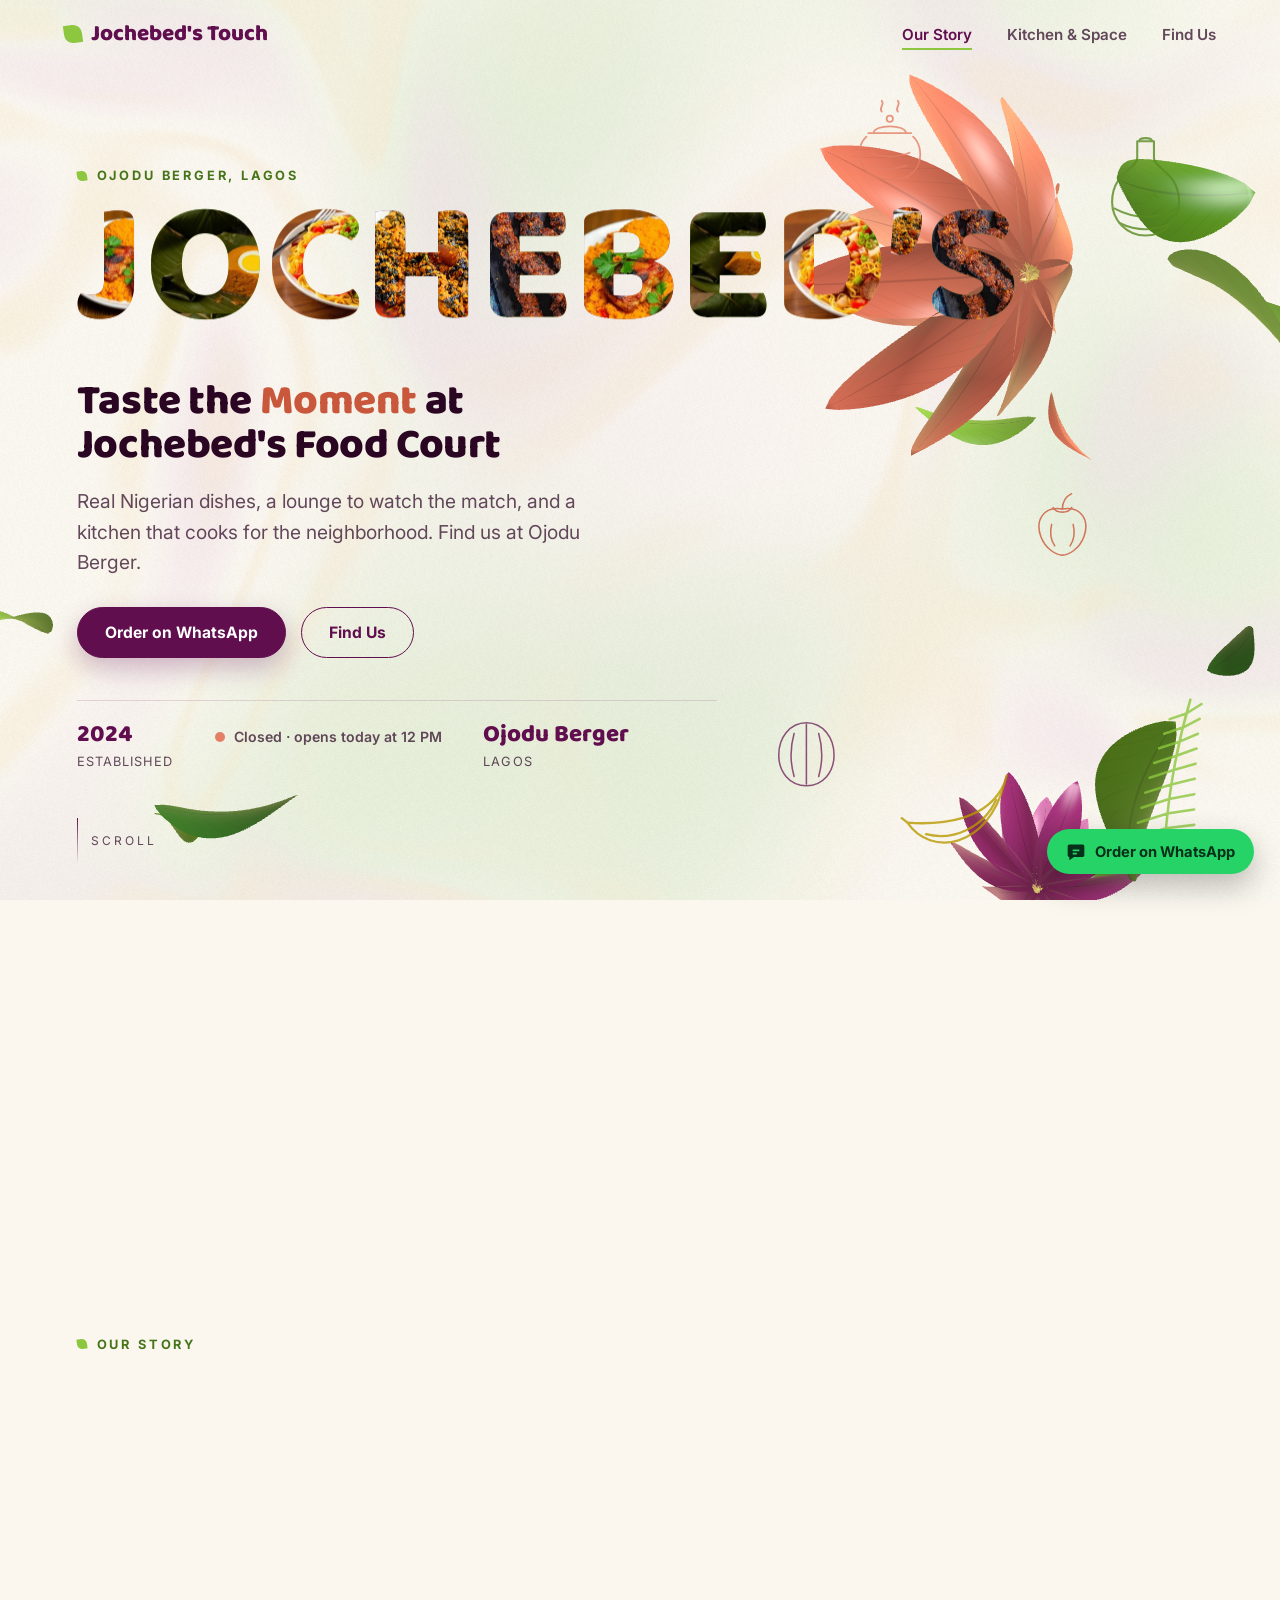
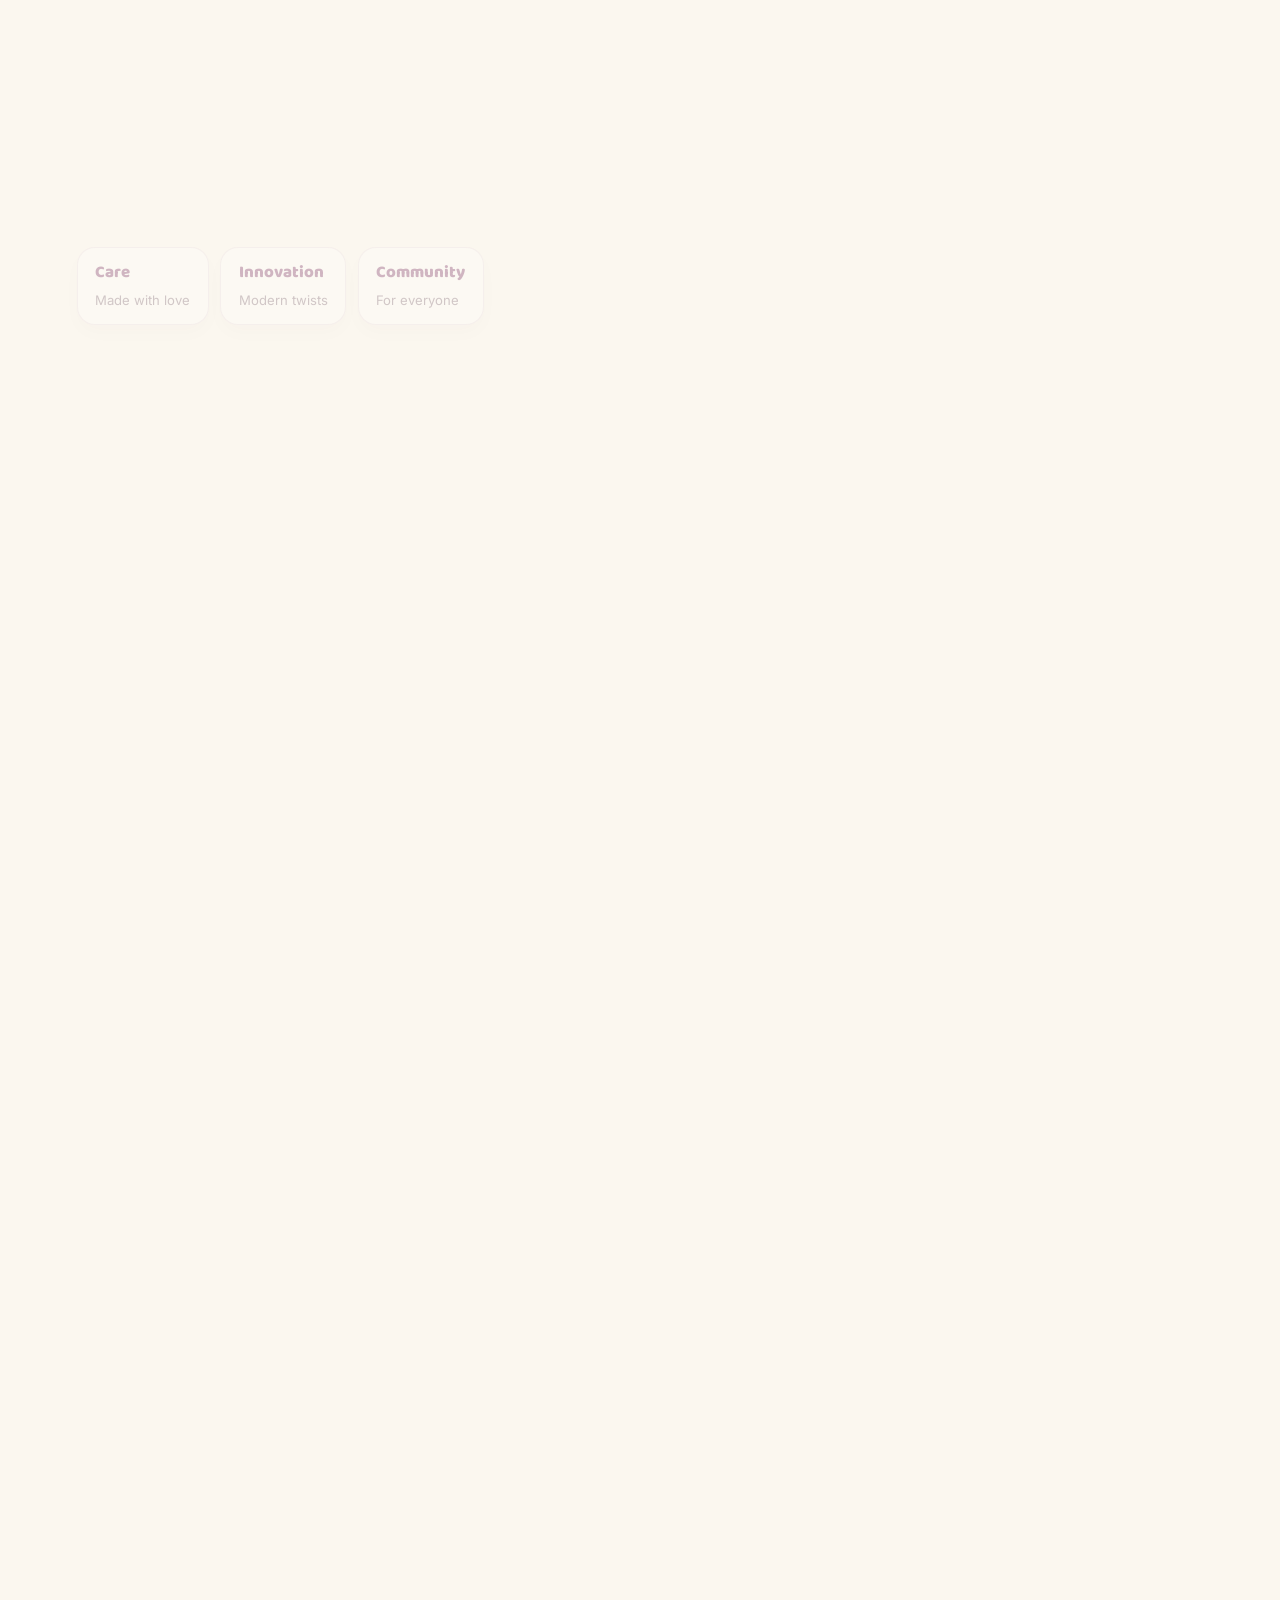
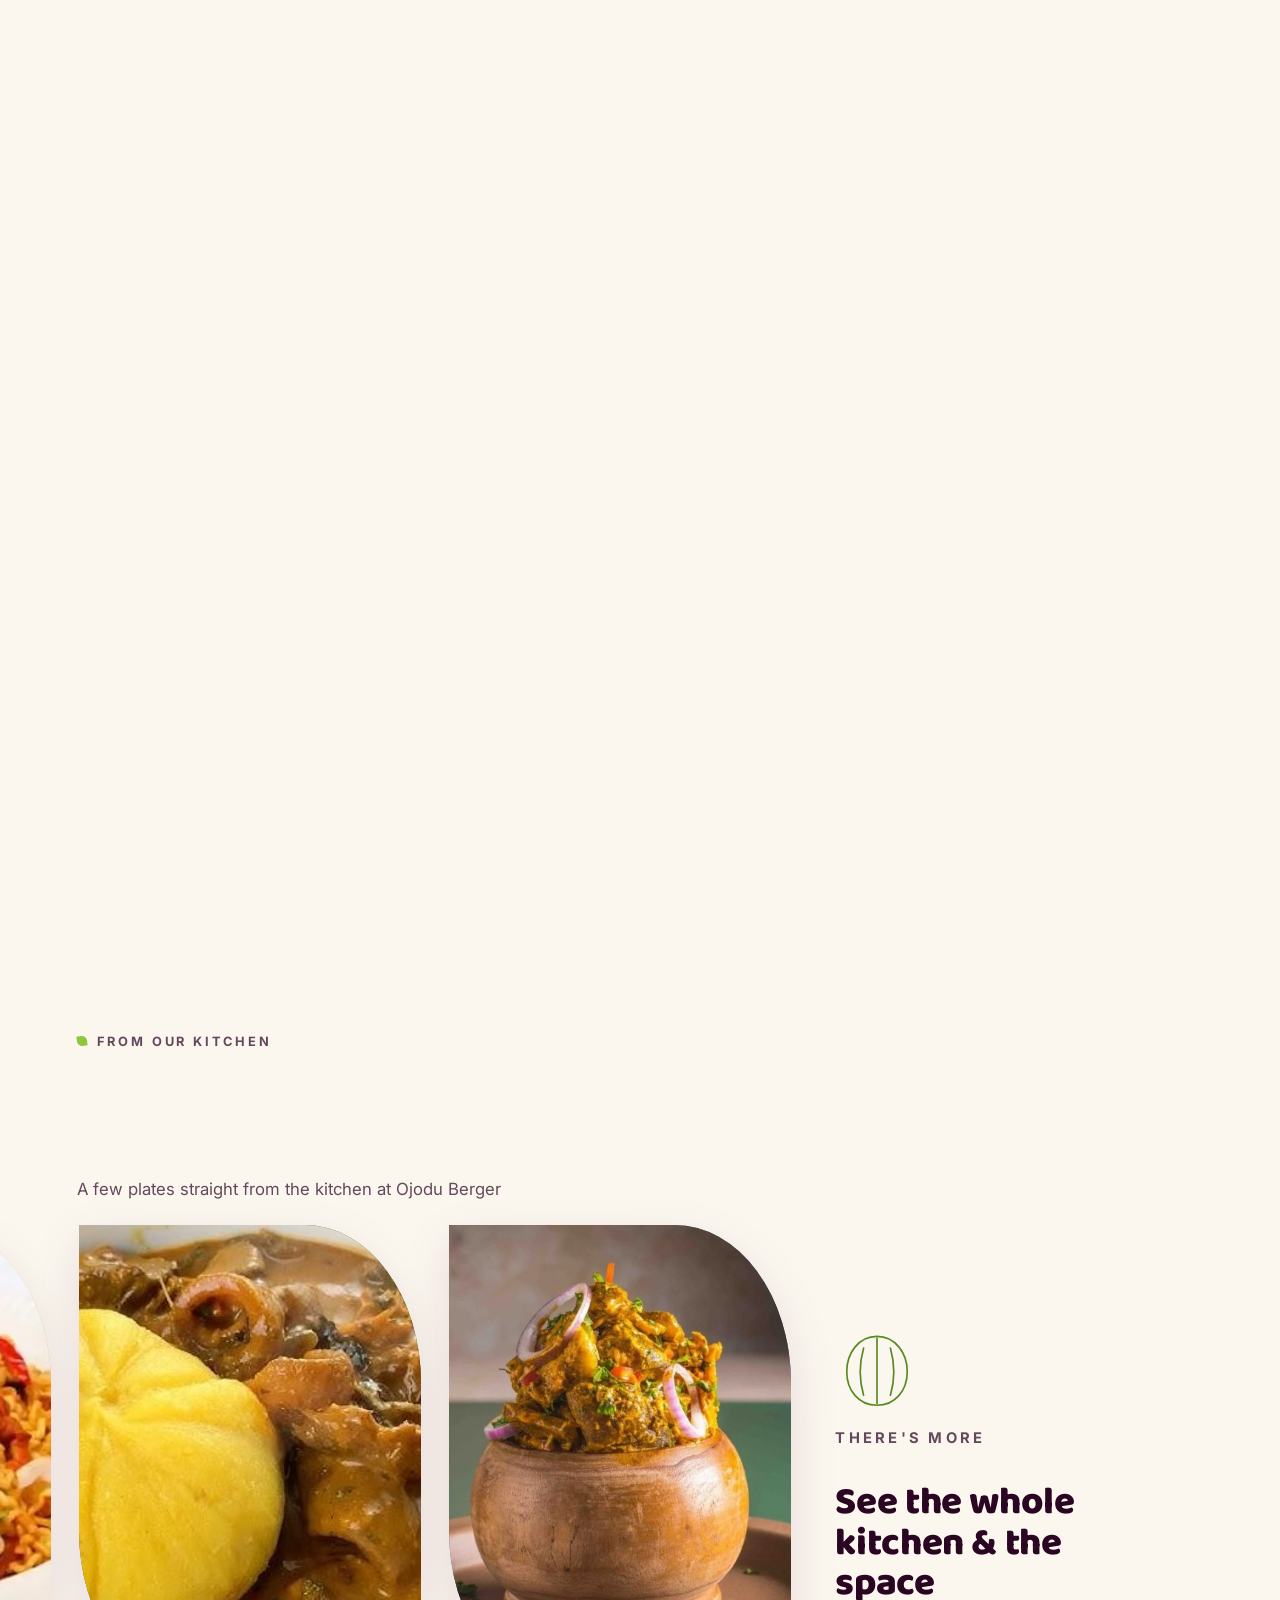
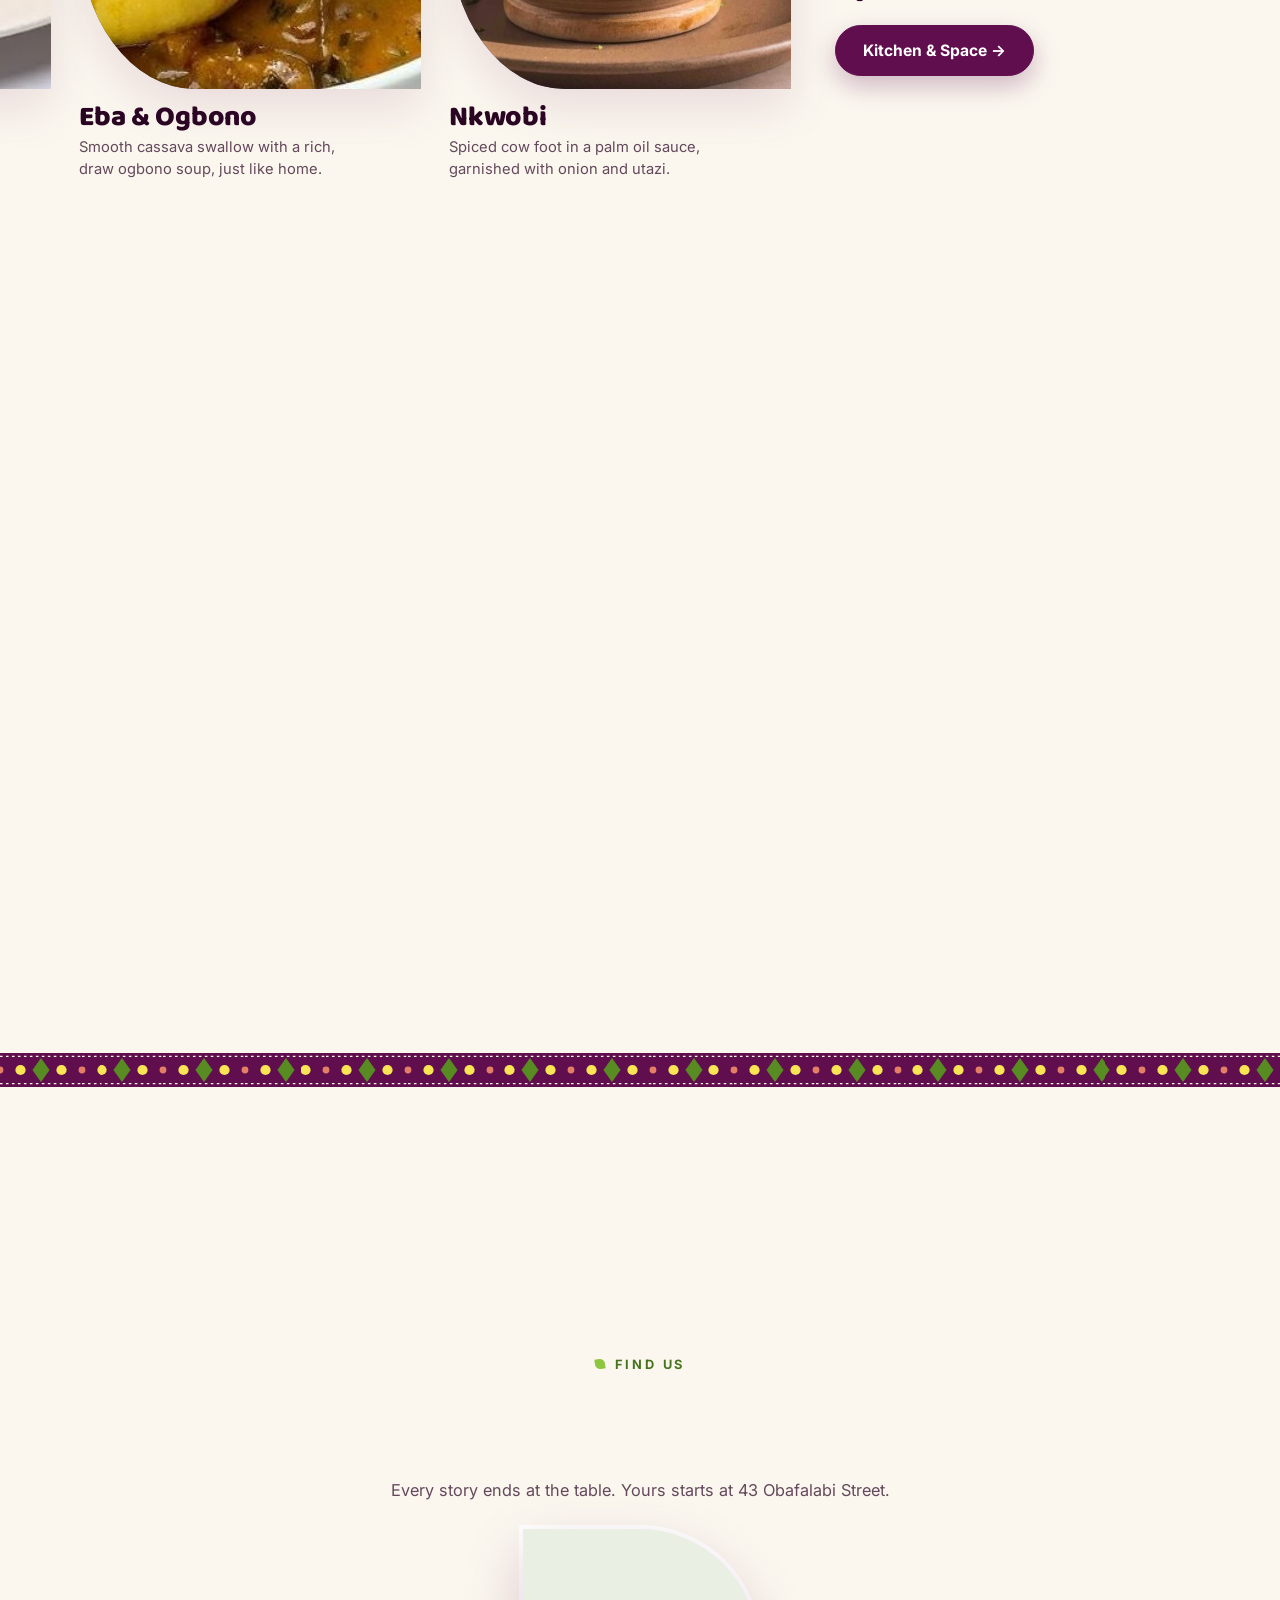
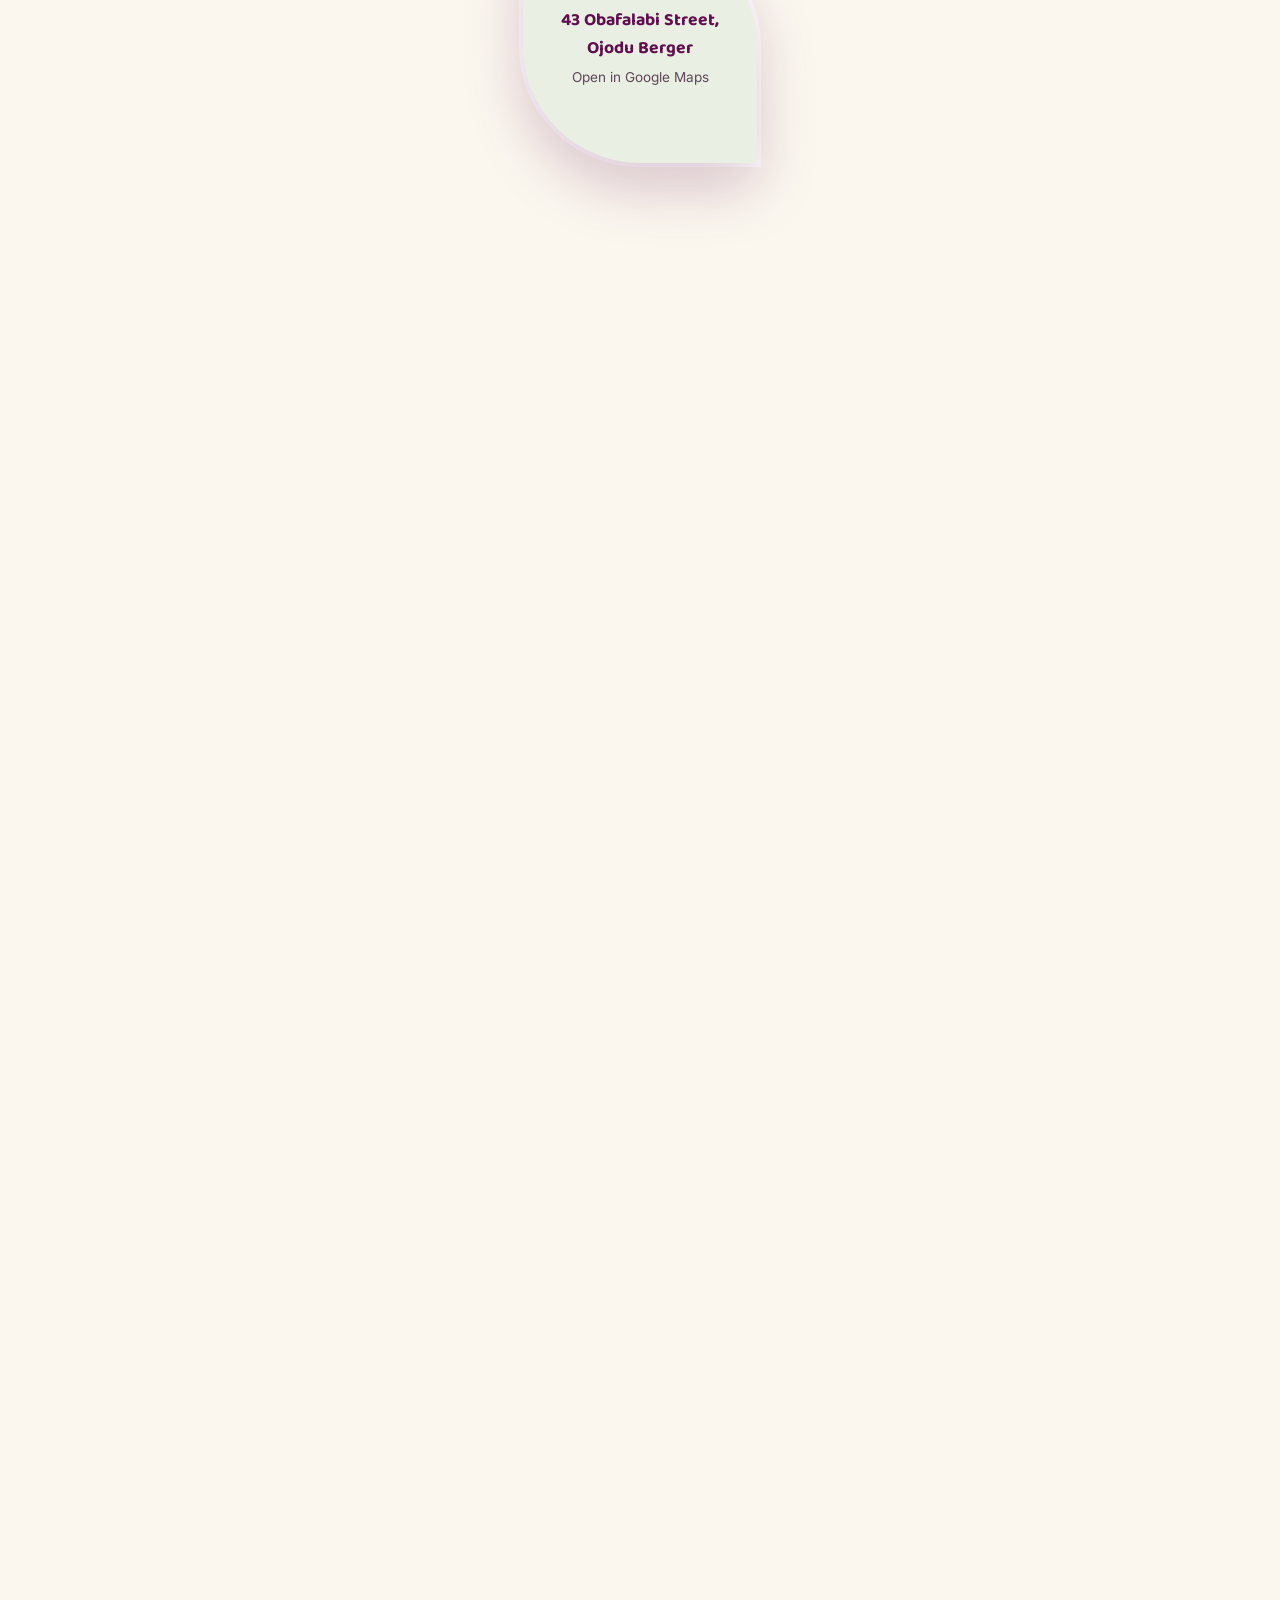
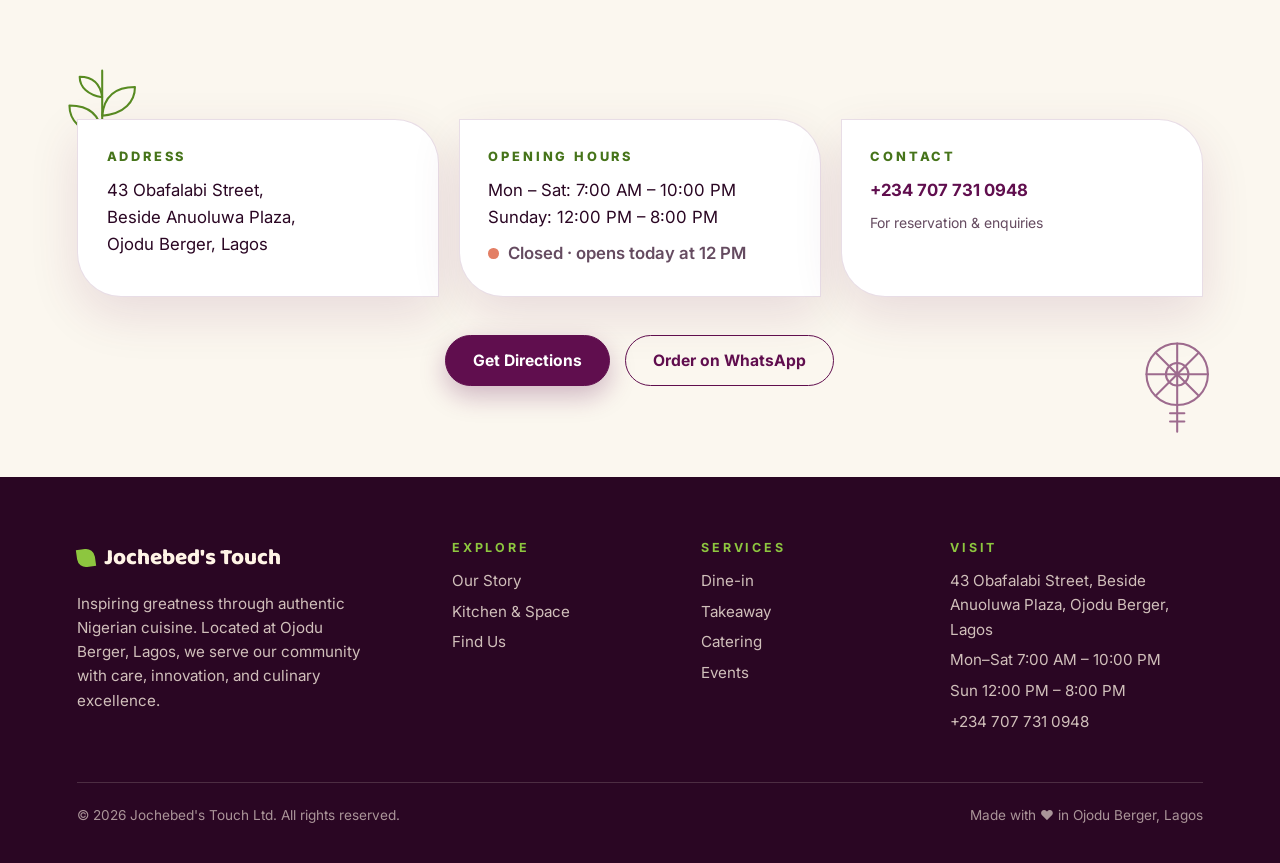
==== index.html @ 64c7ab0e "image upload Co-authored-by: Cipher-PR <effortafter04@gmail.com> Co-authored-by: Claude <noreply@an" ====
<!doctype html>
<html lang="en" class="no-js">
<head>
<meta charset="utf-8">
<meta name="viewport" content="width=device-width,initial-scale=1,viewport-fit=cover">
<title>Jochebed's Touch — Nigerian Food Court at Ojodu Berger, Lagos</title>
<meta name="description" content="Real Nigerian dishes, a lounge to watch the match, and a kitchen that cooks for the neighborhood. Find Jochebed's Touch at 43 Obafalabi Street, Ojodu Berger, Lagos.">
<meta name="theme-color" content="#FBF7EF">
<meta property="og:type" content="website"><meta property="og:title" content="Jochebed's Touch — Nigerian Food Court at Ojodu Berger, Lagos"><meta property="og:description" content="Real Nigerian dishes, a lounge to watch the match, and a kitchen that cooks for the neighborhood. Find Jochebed's Touch at 43 Obafalabi Street, Ojodu Berger, Lagos."><meta property="og:locale" content="en_NG">
<link rel="icon" href="data:image/svg+xml,%3Csvg xmlns='http://www.w3.org/2000/svg' viewBox='0 0 64 64'%3E%3Cpath d='M8 8h24a24 24 0 0 1 24 24v24H32A24 24 0 0 1 8 32z' fill='%238DC63F'/%3E%3C/svg%3E">
<link rel="preconnect" href="https://fonts.googleapis.com"><link rel="preconnect" href="https://fonts.gstatic.com" crossorigin>
<link rel="stylesheet" href="https://fonts.googleapis.com/css2?family=Baloo+2:wght@600;700;800&family=Inter:wght@400;600;700&display=swap">
<link rel="stylesheet" href="css/style.css">
<script>(function(){var d=document.documentElement;d.className='js';try{var rm=matchMedia('(prefers-reduced-motion: reduce)').matches;
var home=/(^|\/)(index\.html)?$/.test(location.pathname);if(true&&home&&!location.hash&&!rm&&!sessionStorage.getItem('jt-intro'))d.classList.add('intro')}catch(e){}})()</script>
<script type="application/ld+json">{"@context":"https://schema.org","@type":"Restaurant","name":"Jochebed's Touch","servesCuisine":"Nigerian","telephone":"+2347077310948","address":{"@type":"PostalAddress","streetAddress":"43 Obafalabi Street, Beside Anuoluwa Plaza","addressLocality":"Ojodu Berger","addressRegion":"Lagos","addressCountry":"NG"},"openingHoursSpecification":[{"@type":"OpeningHoursSpecification","dayOfWeek":["Monday","Tuesday","Wednesday","Thursday","Friday","Saturday"],"opens":"07:00","closes":"22:00"},{"@type":"OpeningHoursSpecification","dayOfWeek":"Sunday","opens":"12:00","closes":"20:00"}]}</script>
<style>:root{--ankara:url("data:image/svg+xml,%3Csvg%20xmlns%3D%27http%3A//www.w3.org/2000/svg%27%20width%3D%2796%27%20height%3D%2740%27%20viewBox%3D%270%200%2096%2040%27%3E%3Crect%20width%3D%2796%27%20height%3D%2740%27%20fill%3D%27%23600E4E%27/%3E%3Cg%20fill%3D%27%23F9E453%27%3E%3Ccircle%20cx%3D%2724%27%20cy%3D%2720%27%20r%3D%276%27/%3E%3Ccircle%20cx%3D%2772%27%20cy%3D%2720%27%20r%3D%276%27/%3E%3C/g%3E%3Cpath%20d%3D%27M48%206l10%2014-10%2014-10-14z%27%20fill%3D%27%23588B22%27/%3E%3Cg%20fill%3D%27%23E37F65%27%3E%3Ccircle%20cx%3D%270%27%20cy%3D%2720%27%20r%3D%274%27/%3E%3Ccircle%20cx%3D%2796%27%20cy%3D%2720%27%20r%3D%274%27/%3E%3C/g%3E%3Cpath%20d%3D%27M0%204h96M0%2036h96%27%20stroke%3D%27%23FFF4E6%27%20stroke-width%3D%271.5%27%20stroke-dasharray%3D%273%204%27%20fill%3D%27none%27/%3E%3C/svg%3E")}</style>
</head>
<body data-page="story">
<div class="curtain" aria-hidden="true"><div class="curtain__leaf"></div><div class="curtain__name">Jochebed's Touch</div></div>
<div id="intro" aria-hidden="true"><canvas></canvas>
  <div class="intro__ui"><span class="intro__brand">Jochebed's Touch &middot; Ojodu Berger, Lagos</span>
  <div class="intro__hint">move your cursor across the word</div>
  <div class="intro__status"><span class="intro__label">Setting the table</span> <span class="intro__pct">0%</span><i class="intro__bar"><b></b></i></div>
  <button class="intro__skip" type="button" tabindex="-1">Skip &rarr;</button></div></div>
<canvas id="scene" aria-hidden="true"></canvas>
<svg width="0" height="0" style="position:absolute" aria-hidden="true" focusable="false"><defs>
<symbol id="d-calabash" viewBox="0 0 100 110"><path d="M42 6h16v16c0 10 24 14 24 42a32 32 0 0 1-64 0c0-28 24-32 24-42z"/><path d="M44 6c0-4 12-4 12 0"/><path d="M20 70q30 16 60 0M25 84q25 12 50 0"/><path d="M34 56l4 4 4-4 4 4 4-4 4 4 4-4 4 4"/></symbol>
<symbol id="d-palmwine" viewBox="0 0 100 100"><path d="M10 48h80c0 26-16 40-40 40S10 74 10 48z"/><path d="M26 42a9 9 0 0 1 15-6 10 10 0 0 1 18 0 9 9 0 0 1 15 6"/><path d="M30 62q20 10 40 0"/><path d="M44 92h12"/></symbol>
<symbol id="d-pot" viewBox="0 0 100 100"><path d="M26 38h48M32 38c0-10 36-10 36 0"/><circle cx="50" cy="22" r="3.5"/><path d="M24 42c-14 12-12 46 26 48s40-36 26-48"/><path d="M28 60q22 9 44 0M31 74q19 8 38 0"/><path d="M41 14c-4-4 4-8 0-12M59 14c-4-4 4-8 0-12"/></symbol>
<symbol id="d-mortar" viewBox="0 0 100 100"><path d="M18 48h64l-8 38H26z"/><path d="M14 48h72"/><path d="M26 86v8M74 86v8"/><path d="M60 8l11 4-15 40-11-4z"/><path d="M34 64q16 8 32 0"/></symbol>
<symbol id="d-pepper" viewBox="0 0 100 100"><path d="M50 30c-24-4-36 14-28 36 6 16 20 24 28 24s22-8 28-24c8-22-4-40-28-36z"/><path d="M50 30c0-10 4-16 12-20"/><path d="M38 28c4 8 20 8 24 0"/><path d="M36 50q-4 16 4 28M64 50q4 16-4 28"/></symbol>
<symbol id="d-plantain" viewBox="0 0 100 100"><path d="M10 64C30 94 80 86 94 30C80 62 40 66 10 64z"/><path d="M10 64l-5-4M94 30l2-7"/><path d="M26 74C50 80 76 68 87 44"/></symbol>
<symbol id="d-frond" viewBox="0 0 100 120"><path d="M50 118Q54 60 70 6M50.9 106.4l-24.6 7.6M50.9 106.4l22.1 -2.6M52.1 95.0l-23.1 7.2M52.1 95.0l20.8 -3.2M53.5 83.6l-21.7 6.8M53.5 83.6l19.5 -3.8M55.1 72.2l-20.3 6.4M55.1 72.2l18.3 -4.4M57.0 61.0l-18.8 6.0M57.0 61.0l17.0 -5.0M59.1 49.8l-17.4 5.6M59.1 49.8l15.7 -5.6M61.5 38.8l-16.0 5.2M61.5 38.8l14.4 -6.2M64.1 27.8l-14.6 4.8M64.1 27.8l13.1 -6.8M66.9 16.8l-13.1 4.4M66.9 16.8l11.8 -7.4"/></symbol>
<symbol id="d-kola" viewBox="0 0 100 100"><path d="M50 10c22 0 36 20 36 42S72 92 50 92 14 74 14 52 28 10 50 10z"/><path d="M50 12v78M34 24q-8 28 0 56M66 24q8 28 0 56"/></symbol>
<symbol id="d-fan" viewBox="0 0 100 100"><circle cx="50" cy="38" r="30"/><circle cx="50" cy="38" r="11"/><path d="M50 8v60M20 38h60M29 17l42 42M71 17L29 59"/><path d="M50 68v26M43 76h14M43 84h14"/></symbol>
<symbol id="d-sprig" viewBox="0 0 100 100"><path d="M50 96V10"/><path d="M50 72c-22-2-32-14-32-28 18 0 30 8 32 28zM50 54c22-2 32-14 32-28-18 0-30 8-32 28zM50 36c-14-2-22-10-22-20 12 0 20 6 22 20z"/></symbol>
</defs></svg>
<a class="sr" href="#main">Skip to content</a>
<header class="nav">
  <a class="brand" href="index.html" aria-label="Jochebed's Touch, home"><span class="leaf-glyph"></span>Jochebed's Touch</a>
  <ul class="nav__links">
    <li><a href="index.html" aria-current="page">Our Story</a></li>
    <li><a href="kitchen.html">Kitchen &amp; Space</a></li>
    <li><a href="index.html#find">Find Us</a></li>
  </ul>
  <button class="burger" aria-label="Menu" aria-expanded="false"><span></span><span></span></button>
</header>
<nav class="menu" aria-label="Mobile menu">
  <a href="index.html">Our Story</a><a href="kitchen.html">Kitchen &amp; Space</a><a href="index.html#find">Find Us</a>
  <a href="https://wa.me/2347077310948?text=Hi%20Jochebed%27s%20Touch%2C%20I%27d%20like%20to%20place%20an%20order" target="_blank" rel="noopener" class="hl">Order on WhatsApp &rarr;</a>
</nav>

<main id="main">

<section class="hero" id="home" data-palette="0">
  <svg class="doodle hd a" viewBox="0 0 100 100" aria-hidden="true" ><use href="#d-calabash"/></svg><svg class="doodle hd b" viewBox="0 0 100 100" aria-hidden="true" ><use href="#d-frond"/></svg><svg class="doodle hd c" viewBox="0 0 100 100" aria-hidden="true" ><use href="#d-pot"/></svg><svg class="doodle hd d" viewBox="0 0 100 100" aria-hidden="true" ><use href="#d-pepper"/></svg><svg class="doodle hd e" viewBox="0 0 100 100" aria-hidden="true" ><use href="#d-plantain"/></svg><svg class="doodle hd f" viewBox="0 0 100 100" aria-hidden="true" ><use href="#d-kola"/></svg>
  <div class="hero__inner">
    <p class="eyebrow"><span class="leaf-glyph"></span>Ojodu Berger, Lagos</p>
    <h1 class="photo-word" aria-label="Jochebed's"><span class="lw" style="--i:0"><span class="ltr">J</span></span><span class="lw" style="--i:1"><span class="ltr">O</span></span><span class="lw" style="--i:2"><span class="ltr">C</span></span><span class="lw" style="--i:3"><span class="ltr">H</span></span><span class="lw" style="--i:4"><span class="ltr">E</span></span><span class="lw" style="--i:5"><span class="ltr">B</span></span><span class="lw" style="--i:6"><span class="ltr">E</span></span><span class="lw" style="--i:7"><span class="ltr">D</span></span><span class="lw" style="--i:8"><span class="ltr ltr--mark">&rsquo;</span></span><span class="lw" style="--i:9"><span class="ltr">S</span></span></h1>
    <h2 class="hero__tag" data-split="hero">Taste the <span class="hl">Moment</span> at Jochebed's Food Court</h2>
    <p class="lead" data-reveal style="--d:.5s">Real Nigerian dishes, a lounge to watch the match, and a kitchen that cooks for the neighborhood. Find us at Ojodu Berger.</p>
    <div class="hero__cta" data-reveal style="--d:.65s">
      <a class="btn" data-magnetic target="_blank" rel="noopener" href="https://wa.me/2347077310948?text=Hi%20Jochebed%27s%20Touch%2C%20I%27d%20like%20to%20place%20an%20order">Order on WhatsApp</a>
      <a class="btn btn--ghost" data-magnetic href="#find">Find Us</a>
    </div>
    <div class="stats" data-reveal style="--d:.8s">
      <div><strong>2024</strong><span>Established</span></div>
      <div class="statusbox"><p class="status js-status" aria-live="polite"><i></i><span>Mon&ndash;Sat 7 AM &ndash; 10 PM &middot; Sun 12 PM &ndash; 8 PM</span></p></div>
      <div><strong>Ojodu Berger</strong><span>Lagos</span></div>
    </div>
  </div>
  <div class="cue" aria-hidden="true"><i></i>Scroll</div>
</section>

<section class="steps" aria-label="How to order">
  <div class="steps__in">
    <div class="step" data-reveal><svg class="doodle si" viewBox="0 0 100 100" aria-hidden="true" ><use href="#d-pot"/></svg><span class="no">01</span><h3>Pick your plate</h3><p>See what's cooking in the kitchen.</p></div>
    <div class="step" data-reveal style="--d:.12s"><svg class="doodle si" viewBox="0 0 100 100" aria-hidden="true" ><use href="#d-calabash"/></svg><span class="no">02</span><h3>Tap WhatsApp</h3><p>Your message is ready. Just hit send.</p></div>
    <div class="step" data-reveal style="--d:.24s"><svg class="doodle si" viewBox="0 0 100 100" aria-hidden="true" ><use href="#d-mortar"/></svg><span class="no">03</span><h3>Dine in or take away</h3><p>Fresh and waiting at 43 Obafalabi Street.</p></div>
  </div>
</section>

<section class="pin story" id="story" data-palette="1" data-pin="plant" aria-label="Our story">
  <div class="pin__stick">
    <div class="story__grid">
      <div class="story__text">
        <p class="eyebrow"><span class="leaf-glyph"></span>Our Story</p>
        <h2 data-split>Nurturing Communities Through Food</h2>
        <div class="captions" aria-live="off">
          <p class="cap">It starts with a pair of <b>caring hands.</b></p>
          <p class="cap">Rooted in Ojodu Berger, <b>fed by the neighborhood.</b></p>
          <p class="cap">Grown with <b>modern twists</b> on the dishes you grew up on.</p>
          <p class="cap">And it blooms into a <b>table with room for everyone.</b></p>
        </div>
        <p class="story__about">Jochebed's Touch embodies the spirit of empowerment and growth. Located at Ojodu Berger, Lagos, we serve authentic Nigerian meals that bring families and communities together.</p>
        <ul class="values">
          <li><strong>Care</strong><span>Made with love</span></li>
          <li><strong>Innovation</strong><span>Modern twists</span></li>
          <li><strong>Community</strong><span>For everyone</span></li>
        </ul>
      </div>
      <div class="story__art"><svg id="plant" viewBox="0 0 520 680" role="img" aria-label="Two hands cupped around a sprout that grows into a flower">
<defs>
<linearGradient id="gLeaf" x1="0" y1="0" x2="1" y2="0"><stop offset="0" stop-color="#3f7a14"/><stop offset="1" stop-color="#9ccf4a"/></linearGradient>
<linearGradient id="gPA" x1="0" y1="1" x2="0" y2="0"><stop offset="0" stop-color="#E37F65"/><stop offset="1" stop-color="#ffb9a3"/></linearGradient>
<linearGradient id="gPB" x1="0" y1="1" x2="0" y2="0"><stop offset="0" stop-color="#F9E453"/><stop offset="1" stop-color="#fff6b0"/></linearGradient>
<linearGradient id="gHand" x1="0" y1="0" x2="1" y2="1"><stop offset="0" stop-color="#ffdcc2"/><stop offset="1" stop-color="#e7966f"/></linearGradient>
<radialGradient id="gGlow"><stop offset="0" stop-color="#F9E453" stop-opacity=".5"/><stop offset="1" stop-color="#F9E453" stop-opacity="0"/></radialGradient>
<path id="leafShape" d="M0 0C34 -36 92 -36 126 0C92 36 34 36 0 0Z"/>
<path id="petalShape" d="M0 0C-30 -28 -26 -84 0 -108C26 -84 30 -28 0 0Z"/>
<g id="handShape"><g transform="translate(260 690) scale(.8) translate(-260 -690)">
  <g fill="none" stroke-linecap="round">
    <g stroke="#c9774f" stroke-width="27"><path d="M140 598C184 584 214 560 224 528"/><path d="M146 626C196 614 232 594 248 562"/><path d="M148 652C200 646 244 628 262 598"/><path d="M142 676C190 680 236 668 262 638"/></g>
    <g stroke="#f4bc98" stroke-width="21"><path d="M140 598C184 584 214 560 224 528"/><path d="M146 626C196 614 232 594 248 562"/><path d="M148 652C200 646 244 628 262 598"/><path d="M142 676C190 680 236 668 262 638"/></g>
  </g>
  <path d="M-40 720C-44 610 24 556 112 568C152 574 168 624 160 668C150 716 70 740 -40 720Z" fill="#c9774f"/>
  <path d="M-40 716C-42 616 26 566 110 578C146 584 158 628 152 666C142 708 66 730 -40 716Z" fill="#f4bc98"/>
  <path d="M96 574C124 552 160 556 178 580C150 566 122 566 96 574Z" fill="#f4bc98" stroke="#c9774f" stroke-width="3" stroke-linejoin="round"/>
  <path d="M-40 718C-40 650 -10 618 36 610C10 650 -4 690 -40 718Z" fill="#E37F65"/>
</g></g>
</defs>
<circle id="glow" cx="260" cy="190" r="200" fill="url(#gGlow)" opacity="0"/>
<g id="sparkles" fill="#F9E453"></g>
<path id="stem" d="M260 556C250 478 278 408 258 338S262 220 260 172" fill="none" stroke="#7DB33A" stroke-width="9" stroke-linecap="round"/>
<g id="leaves">
  <g class="leaf" data-f=".2" data-a="-158" data-s="1.05"><use href="#leafShape" fill="url(#gLeaf)"/><path d="M8 0C50 -2 92 -2 120 0" stroke="#2f6410" stroke-opacity=".5" stroke-width="2" fill="none"/></g>
  <g class="leaf" data-f=".4" data-a="-24" data-s=".98"><use href="#leafShape" fill="url(#gLeaf)"/><path d="M8 0C50 -2 92 -2 120 0" stroke="#2f6410" stroke-opacity=".5" stroke-width="2" fill="none"/></g>
  <g class="leaf" data-f=".6" data-a="-152" data-s=".85"><use href="#leafShape" fill="url(#gLeaf)"/><path d="M8 0C50 -2 92 -2 120 0" stroke="#2f6410" stroke-opacity=".5" stroke-width="2" fill="none"/></g>
  <g class="leaf" data-f=".78" data-a="-30" data-s=".78"><use href="#leafShape" fill="url(#gLeaf)"/><path d="M8 0C50 -2 92 -2 120 0" stroke="#2f6410" stroke-opacity=".5" stroke-width="2" fill="none"/></g>
</g>
<ellipse id="bud" cx="260" cy="170" rx="13" ry="20" fill="#7DB33A"/>
<g id="bloom" transform="translate(260 170)">
  <g id="petalsO"></g><g id="petalsI"></g>
  <circle id="core" r="17" fill="#F9E453"/><circle id="core2" r="7" fill="#600E4E"/>
</g>
<g id="handL" class="hand"><g transform="translate(6 0)"><use href="#handShape"/></g></g>
<g id="handR" class="hand"><g transform="translate(514 0) scale(-1 1)"><use href="#handShape"/></g></g>
</svg></div>
    </div>
  </div>
</section>

<section class="pin hs" id="kitchen" data-palette="2" data-pin="hscroll" aria-label="From our kitchen">
  <div class="pin__stick hs__stick">
    <div class="hs__head"><p class="eyebrow"><span class="leaf-glyph"></span>From Our Kitchen</p>
      <h2 data-split>A Closer Look at What We Cook</h2>
      <p>A few plates straight from the kitchen at Ojodu Berger</p></div>
    <div class="hs__track">
      <article class="hcard"><div class="leaf-frame ph" style="--c1:#E37F65;--c2:#600E4E"><img src="images/dish-jollof-2.jpg" alt="Jollof rice and chicken" loading="lazy" decoding="async" onerror="this.remove()"></div><h3>Jollof Rice &amp; Chicken</h3><p>Our smoky party-style jollof, served with well-seasoned fried chicken.</p></article>
      <article class="hcard"><div class="leaf-frame ph" style="--c1:#F9E453;--c2:#E37F65"><img src="images/dish-noodles-egg.jpg" alt="Noodles topped with fried egg" loading="lazy" decoding="async" onerror="this.remove()"></div><h3>Noodles &amp; Egg</h3><p>A quick, comforting plate of seasoned noodles topped with a fried egg.</p></article>
      <article class="hcard"><div class="leaf-frame ph" style="--c1:#588B22;--c2:#2a0623"><img src="images/dish-eba-ogbono.jpg" alt="Eba with ogbono soup" loading="lazy" decoding="async" onerror="this.remove()"></div><h3>Eba &amp; Ogbono</h3><p>Smooth cassava swallow with a rich, draw ogbono soup, just like home.</p></article>
      <article class="hcard"><div class="leaf-frame ph" style="--c1:#44ABEA;--c2:#600E4E"><img src="images/dish-nkwobi.jpg" alt="Nkwobi garnished with onions and herbs" loading="lazy" decoding="async" onerror="this.remove()"></div><h3>Nkwobi</h3><p>Spiced cow foot in a palm oil sauce, garnished with onion and utazi.</p></article>
      <article class="hcard hcard--cta"><svg class="doodle kc" viewBox="0 0 100 100" aria-hidden="true" ><use href="#d-kola"/></svg><p class="eyebrow">There's more</p><h3>See the whole kitchen &amp; the space</h3><a class="btn" data-magnetic href="kitchen.html">Kitchen &amp; Space &rarr;</a></article>
    </div>
  </div>
</section>

<div class="ankara" aria-hidden="true"></div>

<section class="pin find" id="find" data-palette="3" data-pin="map" aria-label="Find us">
  <div class="pin__stick find__stick">
    <p class="eyebrow"><span class="leaf-glyph"></span>Find Us</p>
    <h2 data-split>Visit Jochebed's Touch</h2>
    <p class="find__lede">Every story ends at the table. Yours starts at 43 Obafalabi Street.</p>
    <div class="mapframe" id="mapframe">
      <a class="mapframe__fallback" target="_blank" rel="noopener" href="https://www.google.com/maps/dir/?api=1&amp;destination=43+Obafalabi+Street,+Ojodu+Berger,+Lagos">43 Obafalabi Street, Ojodu Berger<small>Open in Google Maps</small></a>
      <iframe title="Map showing Jochebed's Touch at 43 Obafalabi Street, Ojodu Berger, Lagos" loading="lazy" referrerpolicy="no-referrer-when-downgrade" src="https://www.google.com/maps?q=43+Obafalabi+Street,+Ojodu+Berger,+Lagos&amp;output=embed"></iframe>
      <span class="ripple"></span>
      <div class="mapframe__veil"><span>Click to explore the map</span></div>
    </div>
  </div>
</section>

<section class="visit">
  <svg class="doodle vd a" viewBox="0 0 100 100" aria-hidden="true" ><use href="#d-sprig"/></svg><svg class="doodle vd b" viewBox="0 0 100 100" aria-hidden="true" ><use href="#d-fan"/></svg>
  <div class="visit__grid">
    <div class="card" data-reveal><h4>Address</h4><p>43 Obafalabi Street,<br>Beside Anuoluwa Plaza,<br>Ojodu Berger, Lagos</p></div>
    <div class="card" data-reveal style="--d:.1s"><h4>Opening Hours</h4><p>Mon &ndash; Sat: 7:00 AM &ndash; 10:00 PM<br>Sunday: 12:00 PM &ndash; 8:00 PM</p><p class="status js-status" aria-live="polite"><i></i><span>Mon&ndash;Sat 7 AM &ndash; 10 PM &middot; Sun 12 PM &ndash; 8 PM</span></p></div>
    <div class="card" data-reveal style="--d:.2s"><h4>Contact</h4><p><a href="tel:+2347077310948">+234 707 731 0948</a></p><small>For reservation &amp; enquiries</small></div>
  </div>
  <div class="visit__cta" data-reveal>
    <a class="btn" data-magnetic target="_blank" rel="noopener" href="https://www.google.com/maps/dir/?api=1&amp;destination=43+Obafalabi+Street,+Ojodu+Berger,+Lagos">Get Directions</a>
    <a class="btn btn--ghost" data-magnetic target="_blank" rel="noopener" href="https://wa.me/2347077310948?text=Hi%20Jochebed%27s%20Touch%2C%20I%27d%20like%20to%20place%20an%20order">Order on WhatsApp</a>
  </div>
</section>
</main>
<footer class="foot">
  <div class="foot__grid">
    <div><a class="brand" href="index.html"><span class="leaf-glyph"></span>Jochebed's Touch</a>
      <p style="margin-top:1rem;max-width:30ch">Inspiring greatness through authentic Nigerian cuisine. Located at Ojodu Berger, Lagos, we serve our community with care, innovation, and culinary excellence.</p></div>
    <div><h5>Explore</h5><ul><li><a href="index.html">Our Story</a></li><li><a href="kitchen.html">Kitchen &amp; Space</a></li><li><a href="index.html#find">Find Us</a></li></ul></div>
    <div><h5>Services</h5><ul><li>Dine-in</li><li>Takeaway</li><li>Catering</li><li>Events</li></ul></div>
    <div><h5>Visit</h5><ul><li>43 Obafalabi Street, Beside Anuoluwa Plaza, Ojodu Berger, Lagos</li><li>Mon&ndash;Sat 7:00 AM &ndash; 10:00 PM</li><li>Sun 12:00 PM &ndash; 8:00 PM</li><li><a href="tel:+2347077310948">+234 707 731 0948</a></li></ul></div>
  </div>
  <div class="foot__base"><span>&copy; 2026 Jochebed's Touch Ltd. All rights reserved.</span><span>Made with &hearts; in Ojodu Berger, Lagos</span></div>
</footer>
<a class="fab" target="_blank" rel="noopener" href="https://wa.me/2347077310948?text=Hi%20Jochebed%27s%20Touch%2C%20I%27d%20like%20to%20place%20an%20order" aria-label="Order on WhatsApp"><svg viewBox="0 0 24 24" fill="currentColor" aria-hidden="true"><path d="M4 3h16a2 2 0 0 1 2 2v11a2 2 0 0 1-2 2H9.5L4 22v-4a2 2 0 0 1-2-2V5a2 2 0 0 1 2-2zm4 6v2h8V9H8zm0 4v2h5v-2H8z"/></svg><span>Order on WhatsApp</span></a>
<script src="js/gl.js"></script><script src="js/intro.js"></script><script src="js/app.js"></script>
</body>
</html>
---- css/style.css ----
/* Jochebed's Touch — styles (light theme: warm white, purple, green). Palette from the client flyer / original site. */
:root{
  --coral:#E37F65; --coral-d:#C9573B; --amethyst:#600E4E; --pear:#588B22; --pear-d:#46741a; --pear-l:#8DC63F; --sky:#44ABEA; --sun:#F9E453;
  --deep:#2a0623; --cream:#FFF4E6; --bg:#FBF7EF; --ink:#2a0623; --muted:rgba(42,6,35,.72);
  --card:#fff; --line:rgba(96,14,78,.14); --shadow:0 18px 50px rgba(96,14,78,.12);
  --ease:cubic-bezier(.22,1,.36,1);
  --head:'Baloo 2','Baloo Bhai 2',ui-rounded,'Trebuchet MS',system-ui,sans-serif;
  --body:'Inter',system-ui,-apple-system,'Segoe UI',Roboto,sans-serif;
}
*,*::before,*::after{box-sizing:border-box}
html{background:var(--bg);-webkit-text-size-adjust:100%}
body{margin:0;color:var(--ink);font:400 1.05rem/1.6 var(--body);overflow-x:clip;-webkit-font-smoothing:antialiased}
img,svg{display:block;max-width:100%}
a{color:inherit}
h1,h2,h3,h4,p{margin:0}
h1,h2,h3{font-family:var(--head);font-weight:800;line-height:.98;letter-spacing:-.01em}
h2{font-size:clamp(2.3rem,5.6vw,5rem)}
h3{font-size:clamp(1.5rem,2.4vw,2rem);line-height:1.05}
.hl{color:var(--coral-d)}
.sr{position:absolute;width:1px;height:1px;overflow:hidden;clip:rect(0 0 0 0);white-space:nowrap}
.sr:focus{position:fixed;left:12px;top:12px;width:auto;height:auto;clip:auto;background:#fff;padding:.6rem 1rem;border-radius:10px;z-index:200}
:focus-visible{outline:3px solid var(--amethyst);outline-offset:3px;border-radius:6px}

#scene{position:fixed;inset:0;width:100%;height:100%;z-index:0;pointer-events:none;display:block}
.no-webgl body{background:radial-gradient(1100px 800px at 85% 5%,#E4F0D0 0,transparent 60%),radial-gradient(900px 700px at 8% 95%,#F1E1EC 0,transparent 60%),var(--bg) fixed}
main,footer{position:relative;z-index:1}

.leaf-frame{border-radius:0 var(--lr,22%) 0 var(--lr,22%);overflow:hidden}
.leaf-glyph{display:inline-block;width:.8em;height:.8em;background:var(--pear-l);border-radius:0 50% 0 50%;transform:rotate(-8deg);flex:none}

/* ---------- curtain / page transition (kept from v1) ---------- */
.curtain{display:none}
.js .curtain{display:grid;place-items:center;position:fixed;inset:0;z-index:100;background:var(--deep);transform:translateY(0);transition:transform .95s cubic-bezier(.76,0,.24,1)}
.curtain::after{content:"";position:absolute;left:0;right:0;top:99%;height:14vh;background:var(--deep);border-radius:0 0 50% 50%/0 0 100% 100%}
.curtain__leaf{width:64px;height:64px;background:var(--pear-l);border-radius:0 50% 0 50%;animation:grow 1.1s var(--ease) both}
.curtain__name{position:absolute;bottom:14vh;font:700 1rem var(--head);letter-spacing:.3em;text-transform:uppercase;color:rgba(255,244,230,.74)}
html.ready .curtain{transform:translateY(calc(-100% - 18vh))}
html.intro .curtain{display:none}
@keyframes grow{from{transform:scale(.2) rotate(-90deg);opacity:0}to{transform:scale(1) rotate(0);opacity:1}}

/* ---------- ASCII intro ---------- */
#intro{display:none}
html.intro,html.intro body{overflow:hidden}
html.intro #intro{display:block;position:fixed;inset:0;z-index:120;background:var(--bg);transition:transform 1s cubic-bezier(.76,0,.24,1);touch-action:none;cursor:crosshair}
html.intro-out #intro{transform:translateY(-105%)}
#intro canvas{position:absolute;inset:0;width:100%;height:100%}
.intro__ui{position:absolute;inset:0;pointer-events:none;font:600 .78rem var(--body);letter-spacing:.16em;text-transform:uppercase;color:var(--amethyst)}
.intro__brand{position:absolute;left:5vw;top:4vh}
.intro__hint{position:absolute;left:0;right:0;top:calc(50% + min(18vw,170px));text-align:center;opacity:.55}
.intro__status{position:absolute;left:5vw;right:5vw;bottom:5vh;display:flex;align-items:center;gap:1rem}
.intro__bar{flex:1;max-width:260px;height:3px;background:rgba(96,14,78,.15);border-radius:3px;overflow:hidden;position:relative;display:block}
.intro__bar b{position:absolute;inset:0;background:var(--pear);transform-origin:left;transform:scaleX(var(--pc,0))}
.intro__skip{pointer-events:auto;margin-left:auto;background:none;border:1.5px solid var(--amethyst);color:var(--amethyst);font:inherit;padding:.55rem 1.1rem;border-radius:999px;cursor:pointer}
.intro__skip:hover{background:var(--amethyst);color:#fff}

/* ---------- nav ---------- */
.nav{position:fixed;z-index:60;top:0;left:0;right:0;display:flex;align-items:center;justify-content:space-between;gap:1rem;padding:16px 5vw;transition:transform .5s var(--ease),background .4s,box-shadow .4s}
html.scrolled .nav{background:rgba(251,247,239,.86);backdrop-filter:blur(14px);-webkit-backdrop-filter:blur(14px);box-shadow:0 1px 0 var(--line)}
html.nav-hidden .nav{transform:translateY(-110%)}
.brand{display:flex;align-items:center;gap:.55rem;text-decoration:none;font:800 1.4rem var(--head);color:var(--amethyst)}
.nav__links{display:flex;gap:2.2rem;list-style:none;margin:0;padding:0}
.nav__links a{text-decoration:none;font-weight:600;font-size:.95rem;color:var(--muted);position:relative;padding:.3rem 0;transition:color .3s}
.nav__links a::after{content:"";position:absolute;left:0;bottom:-2px;height:2px;width:100%;background:var(--pear-l);transform:scaleX(0);transform-origin:left;transition:transform .4s var(--ease)}
.nav__links a:hover,.nav__links a[aria-current]{color:var(--amethyst)}
.nav__links a:hover::after,.nav__links a[aria-current]::after{transform:scaleX(1)}
.burger{display:none;width:46px;height:46px;border-radius:50%;border:1.5px solid var(--amethyst);background:rgba(255,255,255,.7);color:var(--amethyst);cursor:pointer;position:relative}
.burger span{position:absolute;left:14px;right:14px;height:2px;background:currentColor;border-radius:2px;transition:transform .4s var(--ease),top .4s var(--ease)}
.burger span:nth-child(1){top:17px}.burger span:nth-child(2){top:25px}
html.menu-open .burger span:nth-child(1){top:21px;transform:rotate(45deg)}
html.menu-open .burger span:nth-child(2){top:21px;transform:rotate(-45deg)}
html.menu-open .burger{background:var(--cream)}
.menu{position:fixed;inset:0;z-index:45;background:rgba(42,6,35,.97);color:var(--cream);display:flex;flex-direction:column;justify-content:center;gap:1.2rem;padding:0 8vw;clip-path:circle(0% at calc(100% - 46px) 46px);transition:clip-path .8s var(--ease);visibility:hidden}
html.menu-open .menu{clip-path:circle(150% at calc(100% - 46px) 46px);visibility:visible}
.menu a{font:800 clamp(2.4rem,11vw,4rem)/1 var(--head);text-decoration:none}
.menu a.hl{color:var(--sun);font-size:1.5rem;margin-top:1rem}
.menu a:hover{color:var(--sun)}

/* ---------- buttons ---------- */
.btn{--bg:var(--amethyst);--fg:#fff;display:inline-flex;align-items:center;gap:.6rem;padding:.95rem 1.7rem;border-radius:999px;border:1.5px solid var(--bg);background:var(--bg);color:var(--fg);font:700 .98rem var(--body);text-decoration:none;cursor:pointer;transition:transform .35s var(--ease),box-shadow .35s,background .3s,color .3s;box-shadow:0 10px 26px rgba(96,14,78,.28);will-change:transform}
.btn:hover{box-shadow:0 14px 34px rgba(96,14,78,.38);background:#7a1a64;border-color:#7a1a64}
.btn--ghost{--bg:transparent;--fg:var(--amethyst);border-color:var(--amethyst);box-shadow:none}
.btn--ghost:hover{background:var(--amethyst);color:#fff;box-shadow:none}
.btn--sm{padding:.6rem 1.15rem;font-size:.9rem}
.eyebrow{display:inline-flex;align-items:center;gap:.6rem;font:700 .8rem var(--body);letter-spacing:.22em;text-transform:uppercase;color:var(--pear-d);margin-bottom:1.1rem}

/* word-split reveal */
.js [data-split] .w{display:inline-block;overflow:hidden;vertical-align:top;padding-bottom:.14em;margin-bottom:-.14em}
.js [data-split] .wi{display:inline-block;transform:translateY(112%);transition:transform 1s var(--ease);transition-delay:calc(var(--i,0)*45ms)}
.js [data-split].in .wi{transform:none}
.js [data-reveal]{opacity:0;transform:translateY(36px);transition:opacity .9s var(--ease),transform .9s var(--ease);transition-delay:var(--d,0s)}
.js [data-reveal].in{opacity:1;transform:none}

/* ---------- doodles (Nigerian kitchen line art) ---------- */
.doodle{fill:none;stroke:currentColor;stroke-width:2;stroke-linecap:round;stroke-linejoin:round;pointer-events:none;overflow:visible}
.hd,.vd,.od{position:absolute;z-index:0;width:var(--w,clamp(64px,9vw,140px));height:auto;translate:0 calc(var(--py,0px)*var(--k,.15));animation:bob 9s ease-in-out infinite;animation-delay:var(--dl,0s)}
@keyframes bob{0%,100%{transform:rotate(var(--r,0deg))}50%{transform:translateY(-14px) rotate(calc(var(--r,0deg) + 4deg))}}
.hd.a{right:6%;top:15%;color:var(--pear);--r:12deg;--k:-.18}
.hd.b{right:3%;bottom:6%;color:var(--pear-l);--w:clamp(80px,12vw,190px);--r:-8deg;--k:-.1;--dl:-3s}
.hd.c{right:27%;top:11%;color:var(--coral);--w:clamp(56px,7vw,110px);--r:-10deg;--k:-.25;--dl:-5s}
.hd.d{right:14%;top:54%;color:var(--coral-d);--w:clamp(52px,6vw,96px);--r:16deg;--k:-.12;--dl:-2s}
.hd.e{right:21%;bottom:4%;color:#b89a00;--w:clamp(70px,9vw,140px);--r:-6deg;--k:-.2;--dl:-6s}
.hd.f{right:34%;bottom:12%;color:var(--amethyst);--w:clamp(50px,6vw,92px);--r:8deg;--k:-.15;--dl:-4s;opacity:.7}
.hd{opacity:.8}
.vd.a{left:4%;top:6%;color:var(--pear);--w:clamp(60px,8vw,120px);--r:-8deg}
.vd.b{right:4%;bottom:6%;color:var(--amethyst);--w:clamp(60px,8vw,120px);--r:10deg;opacity:.6;--dl:-4s}
.od{color:var(--cream);opacity:.16}
.od.a{left:6%;top:18%;--w:clamp(80px,12vw,180px);--r:-10deg}
.od.b{right:7%;top:12%;--w:clamp(70px,10vw,150px);--r:12deg;--dl:-3s}
.od.c{right:14%;bottom:8%;--w:clamp(60px,8vw,120px);--r:-6deg;--dl:-6s}

/* ---------- hero: photo-filled letters ---------- */
.hero{position:relative;min-height:100vh;min-height:100svh;display:flex;align-items:center;padding:14vh 6vw 10vh;overflow:hidden}
.hero__inner{position:relative;z-index:1;width:100%;max-width:1500px;margin:0 auto}
.hero .eyebrow{margin-bottom:.4rem}
.photo-word{font:800 clamp(2.6rem,13.4vw,15rem)/.92 var(--head);letter-spacing:-.01em;white-space:nowrap;display:flex;max-width:100%;margin:0 0 .2rem -.02em;padding-bottom:.08em;user-select:none}
.photo-word--sm{font-size:clamp(2.8rem,17vw,16rem)}
.photo-word .lw{display:inline-block;overflow:hidden;padding:.04em .005em .12em;margin:-.04em 0 -.12em}
.photo-word .ltr{display:inline-block;color:transparent;-webkit-text-fill-color:transparent;background-image:var(--img,none),var(--g);background-size:170%;background-position:0% 20%;-webkit-background-clip:text;background-clip:text;animation:kb 14s ease-in-out infinite alternate;animation-delay:calc(var(--i)*-1.7s);transition:background-size .7s var(--ease),transform 1.1s var(--ease);transition-delay:calc(var(--i)*55ms),calc(var(--i)*55ms);will-change:transform}
.js .photo-word .ltr{transform:translateY(112%)}
.js .photo-word.in .ltr{transform:none}
.photo-word .lw:hover .ltr{background-size:300%;transition-delay:0s}
.photo-word .lw:nth-child(5n+1) .ltr{--g:linear-gradient(140deg,#E37F65,#600E4E)}
.photo-word .lw:nth-child(5n+2) .ltr{--g:linear-gradient(140deg,#8DC63F,#46741a)}
.photo-word .lw:nth-child(5n+3) .ltr{--g:linear-gradient(140deg,#F9E453,#E37F65)}
.photo-word .lw:nth-child(5n+4) .ltr{--g:linear-gradient(140deg,#7a1a64,#44ABEA)}
.photo-word .lw:nth-child(5n+5) .ltr{--g:linear-gradient(140deg,#588B22,#F9E453)}
@keyframes kb{from{background-position:0% 10%}to{background-position:100% 90%}}
.hero__tag{font-size:clamp(1.5rem,3.3vw,3rem);margin-top:1.2rem;max-width:22ch;line-height:1.02}
.hero p.lead,.page-hero p.lead{font-size:clamp(1.05rem,1.5vw,1.3rem);color:var(--muted);max-width:34rem;margin:1.2rem 0 1.8rem}
.hero__cta{display:flex;flex-wrap:wrap;gap:.9rem}
.stats{display:flex;flex-wrap:wrap;align-items:flex-start;gap:1.2rem 2.6rem;margin-top:2.6rem;padding-top:1.4rem;border-top:1px solid var(--line);max-width:40rem}
.stats strong{display:block;font:800 1.5rem/1 var(--head);color:var(--amethyst)}
.stats span{font-size:.8rem;color:var(--muted);letter-spacing:.08em;text-transform:uppercase}
.status{display:inline-flex;align-items:center;gap:.55rem;font-size:.85rem;font-weight:600;color:var(--muted);margin-top:.6rem}
.status i{width:.65rem;height:.65rem;border-radius:50%;background:#aaa;flex:none}
.status.open i{background:#2fa84f;box-shadow:0 0 0 0 rgba(47,168,79,.6);animation:pulse 2s infinite}
.status.closed i{background:var(--coral)}
.stats .statusbox .status{margin-top:0}.stats .status span{letter-spacing:0;text-transform:none;font-size:.88rem;color:var(--muted)}
@keyframes pulse{70%{box-shadow:0 0 0 9px rgba(47,168,79,0)}100%{box-shadow:0 0 0 0 rgba(47,168,79,0)}}
.cue{position:absolute;left:6vw;bottom:4vh;display:flex;align-items:center;gap:.8rem;font-size:.75rem;letter-spacing:.25em;text-transform:uppercase;color:var(--muted)}
.cue i{width:1px;height:46px;background:linear-gradient(var(--amethyst),transparent);animation:cue 2s ease-in-out infinite;transform-origin:top}
@keyframes cue{0%{transform:scaleY(0)}50%{transform:scaleY(1)}100%{transform:scaleY(1);opacity:0}}

/* ---------- how to order ---------- */
.steps{padding:2vh 6vw 10vh}
.steps__in{max-width:1180px;margin:0 auto;display:grid;grid-template-columns:repeat(3,1fr);gap:1.2rem}
.step{position:relative;padding:1.6rem 1.6rem 1.8rem;background:var(--card);border-radius:0 44px 0 44px;box-shadow:var(--shadow);border:1px solid var(--line);overflow:hidden}
.step .si{position:absolute;right:1rem;top:1rem;width:58px;color:var(--pear)}
.step .no{font:700 .8rem var(--body);letter-spacing:.2em;color:var(--coral-d)}
.step h3{font-size:1.5rem;margin:.5rem 0 .4rem}
.step p{color:var(--muted);font-size:.95rem}

/* ---------- pinned sections ---------- */
.pin{position:relative;height:var(--len,300vh)}
.pin__stick{position:sticky;top:0;height:100vh;height:100svh;overflow:hidden}
.story{--len:330vh}
.find{--len:240vh}
.story__grid{height:100%;display:grid;grid-template-columns:1.05fr 1fr;align-items:center;gap:3vw;padding:9vh 6vw 4vh}
.story h2{font-size:clamp(2.1rem,4.4vw,4.2rem);max-width:12ch}
.captions{position:relative;height:clamp(120px,19vh,190px);margin:1.6rem 0 1rem}
.cap{position:absolute;inset:0;font:800 clamp(1.4rem,2.6vw,2.3rem)/1.12 var(--head);color:var(--ink);opacity:0;max-width:20ch}
.cap b{color:var(--coral-d);font-weight:800}
.story__about{color:var(--muted);max-width:30rem;font-size:1rem;opacity:0}
.values{list-style:none;margin:1.4rem 0 0;padding:0;display:flex;gap:.7rem;flex-wrap:wrap}
.values li{padding:.7rem 1.1rem;border:1px solid var(--line);border-radius:18px;background:rgba(255,255,255,.85);opacity:.28;box-shadow:0 8px 20px rgba(96,14,78,.07)}
.values strong{display:block;font:800 1.05rem var(--head);color:var(--amethyst)}
.values span{font-size:.82rem;color:var(--muted)}
.story__art{height:100%;display:flex;align-items:flex-end;justify-content:center}
#plant{height:min(82vh,760px);width:auto;max-width:100%;overflow:visible}
#plant .hand{filter:drop-shadow(0 12px 18px rgba(96,14,78,.22))}

/* horizontal dish strip — cards sized by viewport HEIGHT so nothing is ever cut off */
.hs__stick{display:flex;flex-direction:column}
.hs__head{padding:11vh 6vw 0;flex:none}
.hs__head h2{font-size:clamp(1.9rem,4vw,3.6rem);max-width:16ch}
.hs__head p{color:var(--muted);margin-top:.6rem}
.hs__track{display:flex;gap:2.2vw;padding:2.4vh 6vw 5vh;flex:1;min-height:0;will-change:transform;width:max-content;align-items:stretch}
.hcard{flex:none;width:clamp(230px,min(27vw,38svh),380px);display:flex;flex-direction:column;min-height:0}
.hcard .leaf-frame{--lr:34%;flex:1;min-height:0;margin-bottom:.9rem;box-shadow:var(--shadow)}
.hcard h3{margin-bottom:.3rem;font-size:clamp(1.3rem,2.2vw,1.8rem)}
.hcard p{color:var(--muted);font-size:.92rem;max-width:30ch;line-height:1.45}
.hcard--cta{position:relative;justify-content:center;align-items:flex-start;gap:1rem;width:clamp(250px,30vw,420px);padding:0 6vw 0 1rem}
.hcard--cta .kc{width:84px;color:var(--pear)}
.hcard--cta h3{font-size:clamp(1.7rem,3vw,2.8rem);max-width:12ch}
@media (max-height:640px){.hcard p{display:none}.hs__head p{display:none}}

.ph{position:relative;background:linear-gradient(140deg,var(--c1,#E37F65),var(--c2,#600E4E))}
.ph::before{content:"";position:absolute;inset:0;margin:auto;width:34%;aspect-ratio:1;background:rgba(255,244,230,.22);border-radius:0 50% 0 50%;transform:rotate(-12deg)}
.ph img{position:absolute;inset:0;width:100%;height:100%;object-fit:cover}

.ankara{height:34px;background:var(--ankara) 0 0/auto 34px repeat-x;position:relative;z-index:1}

/* map finale */
.find__stick{display:flex;flex-direction:column;align-items:center;justify-content:center;gap:1.4vh;text-align:center;padding:9vh 5vw 4vh}
.find__stick h2{font-size:clamp(2rem,5vw,4.4rem)}
.find__lede{color:var(--muted);max-width:34rem;font-size:1.02rem}
.mapframe{--p:0;position:relative;flex:none;margin-top:1.4vh;overflow:hidden;background:#e9efe3;
  width:calc(26vmin + (min(1180px,92vw) - 26vmin)*var(--p));
  height:calc(26vmin + (min(56vh,620px) - 26vmin)*var(--p));
  border-radius:0 calc(13vmin - 5vmin*var(--p)) 0 calc(13vmin - 5vmin*var(--p));
  box-shadow:0 24px 60px rgba(96,14,78,.22),0 0 0 4px #fff}
.mapframe iframe{position:absolute;left:50%;top:50%;width:min(1180px,92vw);height:min(56vh,620px);transform:translate(-50%,-50%);border:0;pointer-events:none}
.mapframe.live iframe{pointer-events:auto}
.mapframe__veil{position:absolute;inset:0;display:grid;place-items:end center;padding-bottom:14px;pointer-events:none;font-size:.78rem;letter-spacing:.14em;text-transform:uppercase;opacity:calc(var(--p)*.9);transition:opacity .3s}
.mapframe__veil span{background:rgba(255,255,255,.9);color:var(--amethyst);padding:.35rem .9rem;border-radius:999px;font-weight:600}
.mapframe.live .mapframe__veil{opacity:0}
.mapframe__fallback{position:absolute;inset:0;display:grid;place-content:center;gap:.4rem;text-align:center;padding:1rem;font:700 1.1rem var(--head);color:var(--amethyst);text-decoration:none}
.mapframe__fallback small{font:400 .85rem var(--body);color:var(--muted)}
.ripple{position:absolute;left:50%;top:50%;width:90px;height:90px;margin:-45px;border-radius:50%;border:2px solid var(--coral);opacity:0;pointer-events:none}
.mapframe.live .ripple,.mapframe.done .ripple{animation:ripple 2.4s ease-out infinite}
@keyframes ripple{0%{transform:scale(.2);opacity:.9}100%{transform:scale(2.4);opacity:0}}

.visit{position:relative;padding:8vh 6vw 10vh;overflow:hidden}
.visit__grid,.visit__cta{position:relative;z-index:1}
.visit__grid{display:grid;grid-template-columns:repeat(3,1fr);gap:1.2rem;max-width:1180px;margin:0 auto}
.card{padding:1.8rem;border:1px solid var(--line);border-radius:0 44px 0 44px;background:var(--card);box-shadow:var(--shadow)}
.card h4{font:800 .8rem var(--body);letter-spacing:.22em;text-transform:uppercase;color:var(--pear-d);margin-bottom:.8rem}
.card p{font-size:1.05rem}
.card a{text-decoration:none;font-weight:700;color:var(--amethyst)}
.card small{display:block;color:var(--muted);margin-top:.5rem}
.visit__cta{display:flex;flex-wrap:wrap;gap:.9rem;justify-content:center;margin-top:2.4rem}

/* ---------- page 2 ---------- */
.page-hero{position:relative;min-height:78vh;min-height:78svh;display:flex;align-items:flex-end;padding:18vh 6vw 8vh;overflow:hidden}
.page-hero .hero__tag{max-width:26ch}
.stack{padding:4vh 6vw 10vh}
.dish{--i:0;position:sticky;top:calc(10vh + var(--i)*16px);display:grid;grid-template-columns:1fr 1fr;gap:3vw;align-items:center;min-height:68vh;margin:0 auto 14vh;max-width:1180px;padding:2.4vw;border:1px solid var(--line);border-radius:0 60px 0 60px;background:#fff;transform-origin:50% 0;will-change:transform;box-shadow:0 26px 60px rgba(96,14,78,.14)}
.dish::after{content:"";position:absolute;inset:0;border-radius:inherit;background:var(--bg);opacity:var(--dim,0);pointer-events:none}
.dish:last-child{margin-bottom:0}
.dish__img{--lr:24%;aspect-ratio:5/4;width:100%}
.dish__no{font:700 .8rem var(--body);letter-spacing:.2em;color:var(--pear-d)}
.dish__tag{font:700 1rem var(--head);color:var(--coral-d);margin:.6rem 0 .3rem}
.dish h3{font-size:clamp(2rem,4vw,3.6rem);margin-bottom:.9rem;color:var(--amethyst)}
.dish p.d{color:var(--muted);max-width:32ch;margin-bottom:1.5rem}

/* photo bands: two rows drifting in opposite directions */
.bands{padding:2vh 0 8vh;overflow:hidden;display:grid;gap:1.2rem}
.band{overflow:hidden}
.band__in{display:flex;align-items:center;gap:1.2rem;width:max-content;animation:band 60s linear infinite}
.band--rev .band__in{animation-direction:reverse;animation-duration:70s}
.band:hover .band__in{animation-play-state:paused}
@keyframes band{to{transform:translateX(-50%)}}
.pcard{position:relative;flex:none;margin:0;height:clamp(170px,26vh,250px);aspect-ratio:4/3;--lr:22%}
.pcard figcaption{position:absolute;left:0;right:0;bottom:0;padding:1.6rem 1rem .7rem;color:#fff;font:800 1.05rem var(--head);background:linear-gradient(transparent,rgba(42,6,35,.65));z-index:1}
.pitem{display:flex;align-items:center;gap:1.2rem;flex:none}
.pdd{flex:none;width:54px;color:var(--pear);opacity:.55}

.space{padding:14vh 6vw 6vh;max-width:1380px;margin:0 auto}
.space__head p{color:var(--muted);max-width:34rem;margin-top:1.2rem;font-size:1.1rem}
.space__grid{display:grid;grid-template-columns:1.25fr 1fr;gap:2vw;margin-top:5vh;align-items:start}
.shot{position:relative;margin:0}
.shot .leaf-frame{--lr:20%;aspect-ratio:4/5;box-shadow:var(--shadow)}
.shot:nth-child(2){margin-top:12vh}
.shot figcaption{margin-top:.8rem;font:800 1.2rem var(--head);color:var(--amethyst)}
.gallery{padding:6vh 6vw 4vh;max-width:1380px;margin:0 auto}
.gallery__grid{columns:3 260px;column-gap:1.2rem;margin-top:2rem}
.gallery__grid figure{margin:0 0 1.2rem;break-inside:avoid;border-radius:0 38px 0 38px;overflow:hidden;opacity:0;transform:translateY(30px) scale(.97);transition:opacity .9s var(--ease),transform .9s var(--ease)}
.gallery__grid figure.in{opacity:1;transform:none}
.gallery__grid img{width:100%;height:auto}

.voices{padding:12vh 6vw 10vh;max-width:1180px;margin:0 auto}
.voices__grid{display:grid;grid-template-columns:repeat(3,1fr);gap:1.2rem;margin-top:3rem}
.voices blockquote{margin:0;padding:1.8rem;border:1px solid var(--line);border-radius:0 44px 0 44px;background:var(--card);box-shadow:var(--shadow)}
.voices blockquote:nth-child(2){margin-top:24px}
.voices q{display:block;font:700 1.15rem/1.4 var(--head);quotes:"“" "”";color:var(--amethyst)}
.voices cite{display:block;margin-top:1.2rem;font-style:normal;font-size:.85rem;color:var(--muted)}
.voices cite b{display:block;color:var(--ink);font-size:.95rem}

.order{position:relative;margin:6vh 4vw 8vh;padding:12vh 6vw;text-align:center;background:linear-gradient(155deg,#600E4E,#2a0623);color:var(--cream);border-radius:0 90px 0 90px;overflow:hidden}
.order>*:not(.od){position:relative;z-index:1}
.order .eyebrow{color:var(--pear-l)}
.order h2{font-size:clamp(2.6rem,7vw,6rem);max-width:12ch;margin:0 auto}
.order .olead{color:rgba(255,244,230,.82);max-width:34rem;margin:1.4rem auto 2.2rem;font-size:1.1rem}
.order .btn{--bg:var(--sun);--fg:#2a0623;box-shadow:0 10px 30px rgba(249,228,83,.3)}
.order .btn:hover{background:#fff;border-color:#fff}
.order .btn--ghost{--bg:transparent;--fg:var(--cream);border-color:rgba(255,244,230,.5);box-shadow:none}
.order .btn--ghost:hover{background:var(--cream);color:var(--deep);border-color:var(--cream)}
.order .status{color:rgba(255,244,230,.8)}
.chips{display:flex;flex-wrap:wrap;gap:.6rem;justify-content:center;margin-top:2.2rem}
.chips span{padding:.45rem 1rem;border:1px solid rgba(255,244,230,.3);border-radius:999px;font-size:.85rem;color:rgba(255,244,230,.85)}

/* ---------- footer & fab ---------- */
.foot{padding:7vh 6vw 4vh;background:var(--deep);color:rgba(255,244,230,.8)}
.foot .brand{color:var(--cream)}
.foot__grid{display:grid;grid-template-columns:1.6fr 1fr 1fr 1.2fr;gap:2.4rem;max-width:1180px;margin:0 auto}
.foot h5{margin:0 0 .9rem;font:700 .78rem var(--body);letter-spacing:.22em;text-transform:uppercase;color:var(--pear-l)}
.foot p,.foot li,.foot a{color:rgba(255,244,230,.78);font-size:.95rem;text-decoration:none}
.foot ul{list-style:none;margin:0;padding:0;display:grid;gap:.4rem}
.foot a:hover{color:var(--sun)}
.foot .brand{font-size:1.4rem}
.foot__base{max-width:1180px;margin:3rem auto 0;padding-top:1.4rem;border-top:1px solid rgba(255,244,230,.16);display:flex;justify-content:space-between;gap:1rem;flex-wrap:wrap;font-size:.85rem;color:rgba(255,244,230,.6)}
.fab{position:fixed;right:max(16px,2vw);bottom:max(16px,2vw);z-index:40;display:inline-flex;align-items:center;gap:.55rem;padding:.8rem 1.2rem;border-radius:999px;background:#25D366;color:#06301a;font:700 .92rem var(--body);text-decoration:none;box-shadow:0 12px 30px rgba(0,0,0,.25);transition:transform .35s var(--ease)}
.fab:hover{transform:translateY(-3px) scale(1.03)}
.fab svg{width:20px;height:20px}

/* ---------- responsive ---------- */
@media (max-width:900px){
  .nav__links{display:none}
  .burger{display:block}
  .story{--len:230vh}.find{--len:150vh}
  .story__grid{grid-template-columns:1fr;grid-template-rows:minmax(0,1fr) auto;gap:0;padding:11vh 6vw 10vh}
  .story__art{grid-row:1;align-items:center;min-height:0}
  .story__text{grid-row:2}
  .story__art{padding-bottom:3vh}
  #plant{height:100%;width:auto;max-width:100%}
  .story h2{font-size:clamp(1.8rem,8vw,2.6rem);max-width:none}
  .story .eyebrow{margin-bottom:.5rem}
  .captions{height:96px;margin:.7rem 0 .4rem}
  .cap{font-size:1.3rem}
  .story__about{display:none}
  .values li{padding:.5rem .8rem}.values span{display:none}
  /* dish strip: native swipe, no scroll-jacking on phones */
  .hs{height:auto!important}
  .hs .pin__stick{position:relative;height:auto;overflow:visible;padding-bottom:6vh}
  .hs__head{padding-top:10vh}
  .hs__track{width:auto;overflow-x:auto;scroll-snap-type:x mandatory;gap:1rem;padding:2.2vh 6vw 2vh;transform:none!important;-webkit-overflow-scrolling:touch;scrollbar-width:none}
  .hs__track::-webkit-scrollbar{display:none}
  .hcard{width:min(74vw,320px);scroll-snap-align:center}
  .hcard .leaf-frame{flex:none;aspect-ratio:4/5}
  .hcard--cta{width:min(70vw,300px);padding-right:1rem}
  .hd,.vd{opacity:.5}
  .photo-word .lw:hover .ltr{background-size:170%}
  .steps__in{grid-template-columns:1fr}
  .dish{grid-template-columns:1fr;min-height:0;gap:1.2rem;padding:1.2rem;border-radius:0 40px 0 40px;top:calc(9vh + var(--i)*12px)}
  .dish__img{aspect-ratio:16/11}
  .space__grid{grid-template-columns:1fr}.shot:nth-child(2){margin-top:0}
  .voices__grid,.visit__grid{grid-template-columns:1fr}.voices blockquote:nth-child(2){margin-top:0}
  .foot__grid{grid-template-columns:1fr 1fr}.foot__grid>div:first-child{grid-column:1/-1}
  .hero{padding-top:16vh}
  .cue{display:none}
  .order{border-radius:0 56px 0 56px;margin-inline:3vw}
  .fab span{display:none}.fab{padding:.85rem}
}
@media (prefers-reduced-motion:reduce){
  *{animation:none!important;transition-duration:.01ms!important}
}
/* reduced motion & no-JS: unpin everything and show final states */
.rm .pin,.no-js .pin{height:auto!important}
.rm .pin__stick,.no-js .pin__stick{position:relative;height:auto;min-height:100svh}
.rm .hs__track,.no-js .hs__track{overflow-x:auto;width:auto;padding-bottom:4vh}
.rm .hcard .leaf-frame,.no-js .hcard .leaf-frame{flex:none;aspect-ratio:4/5}
.rm .cap:last-child,.no-js .cap:last-child{opacity:1}
.rm .values li,.no-js .values li{opacity:1}
.rm .story__about,.no-js .story__about{opacity:1}
.rm .dish,.no-js .dish{position:relative;top:auto}
.rm .band,.no-js .band{overflow-x:auto}
.no-js .photo-word .ltr{transform:none}
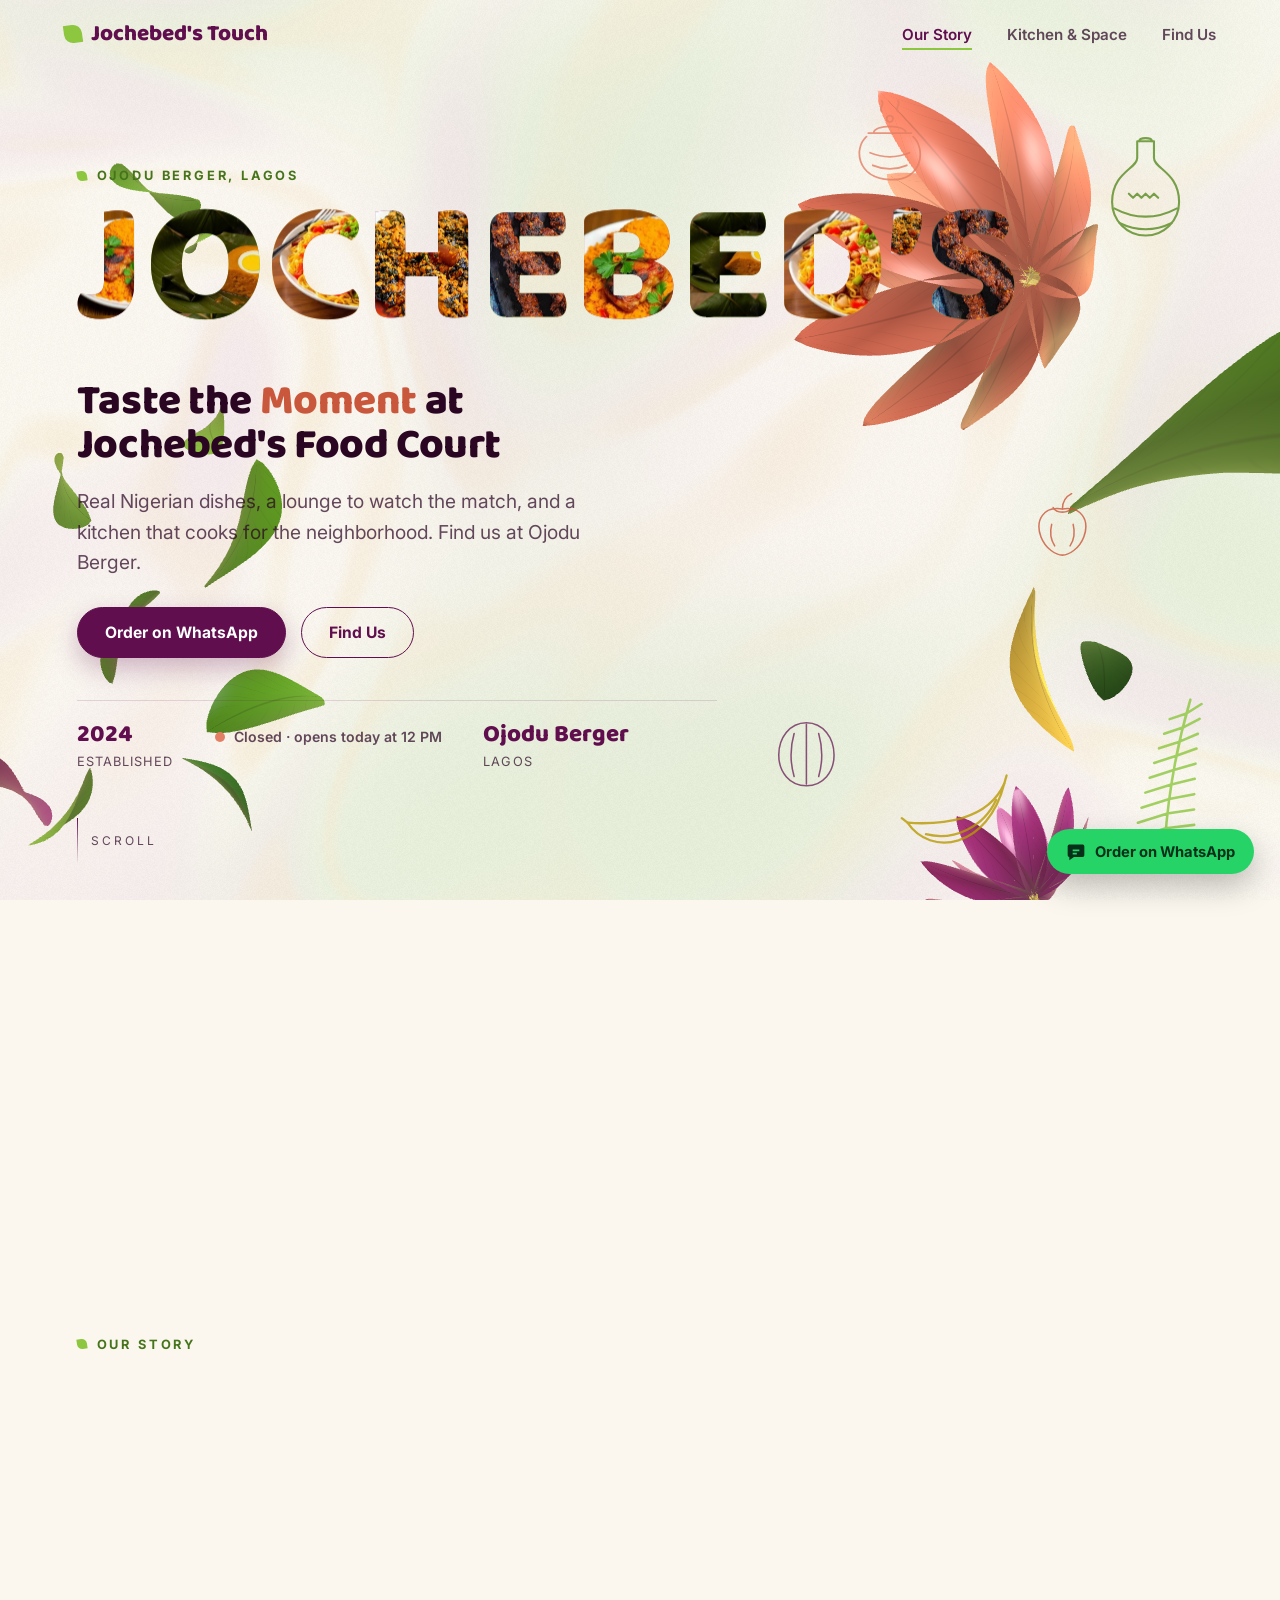
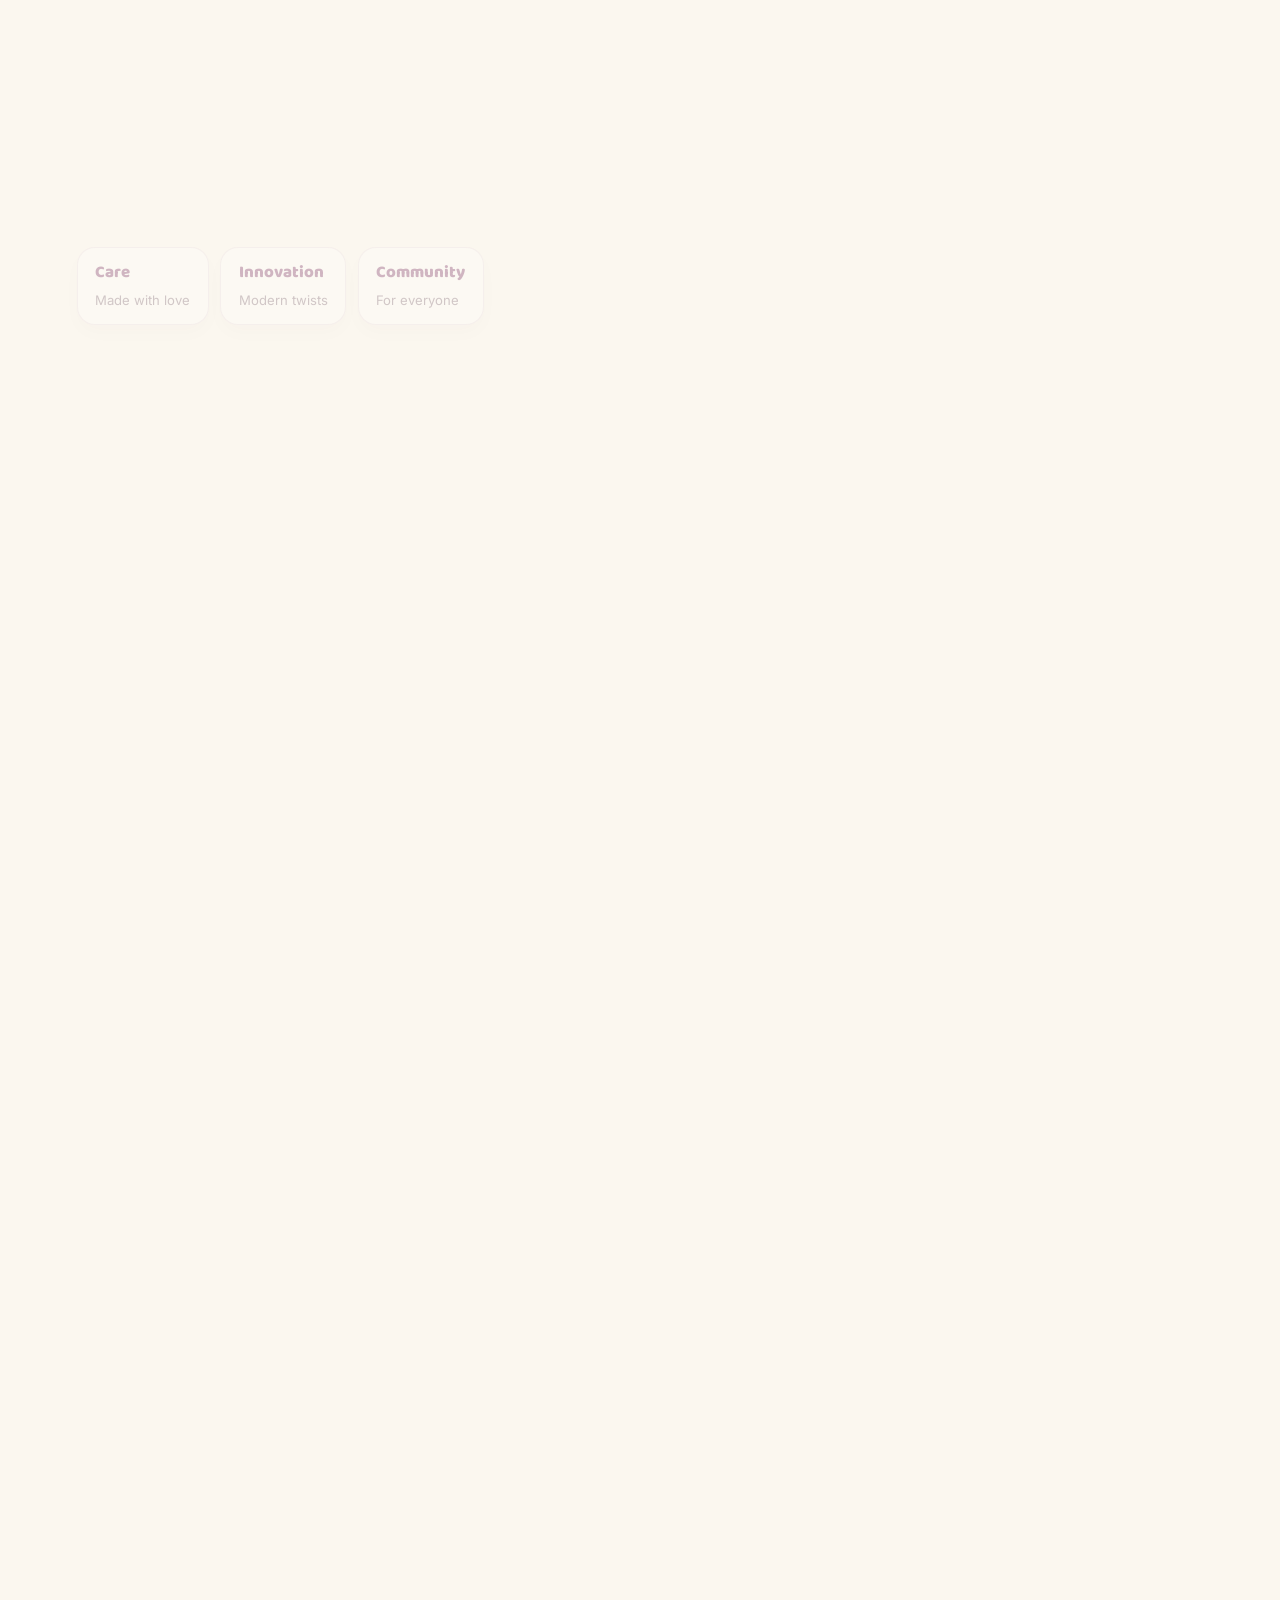
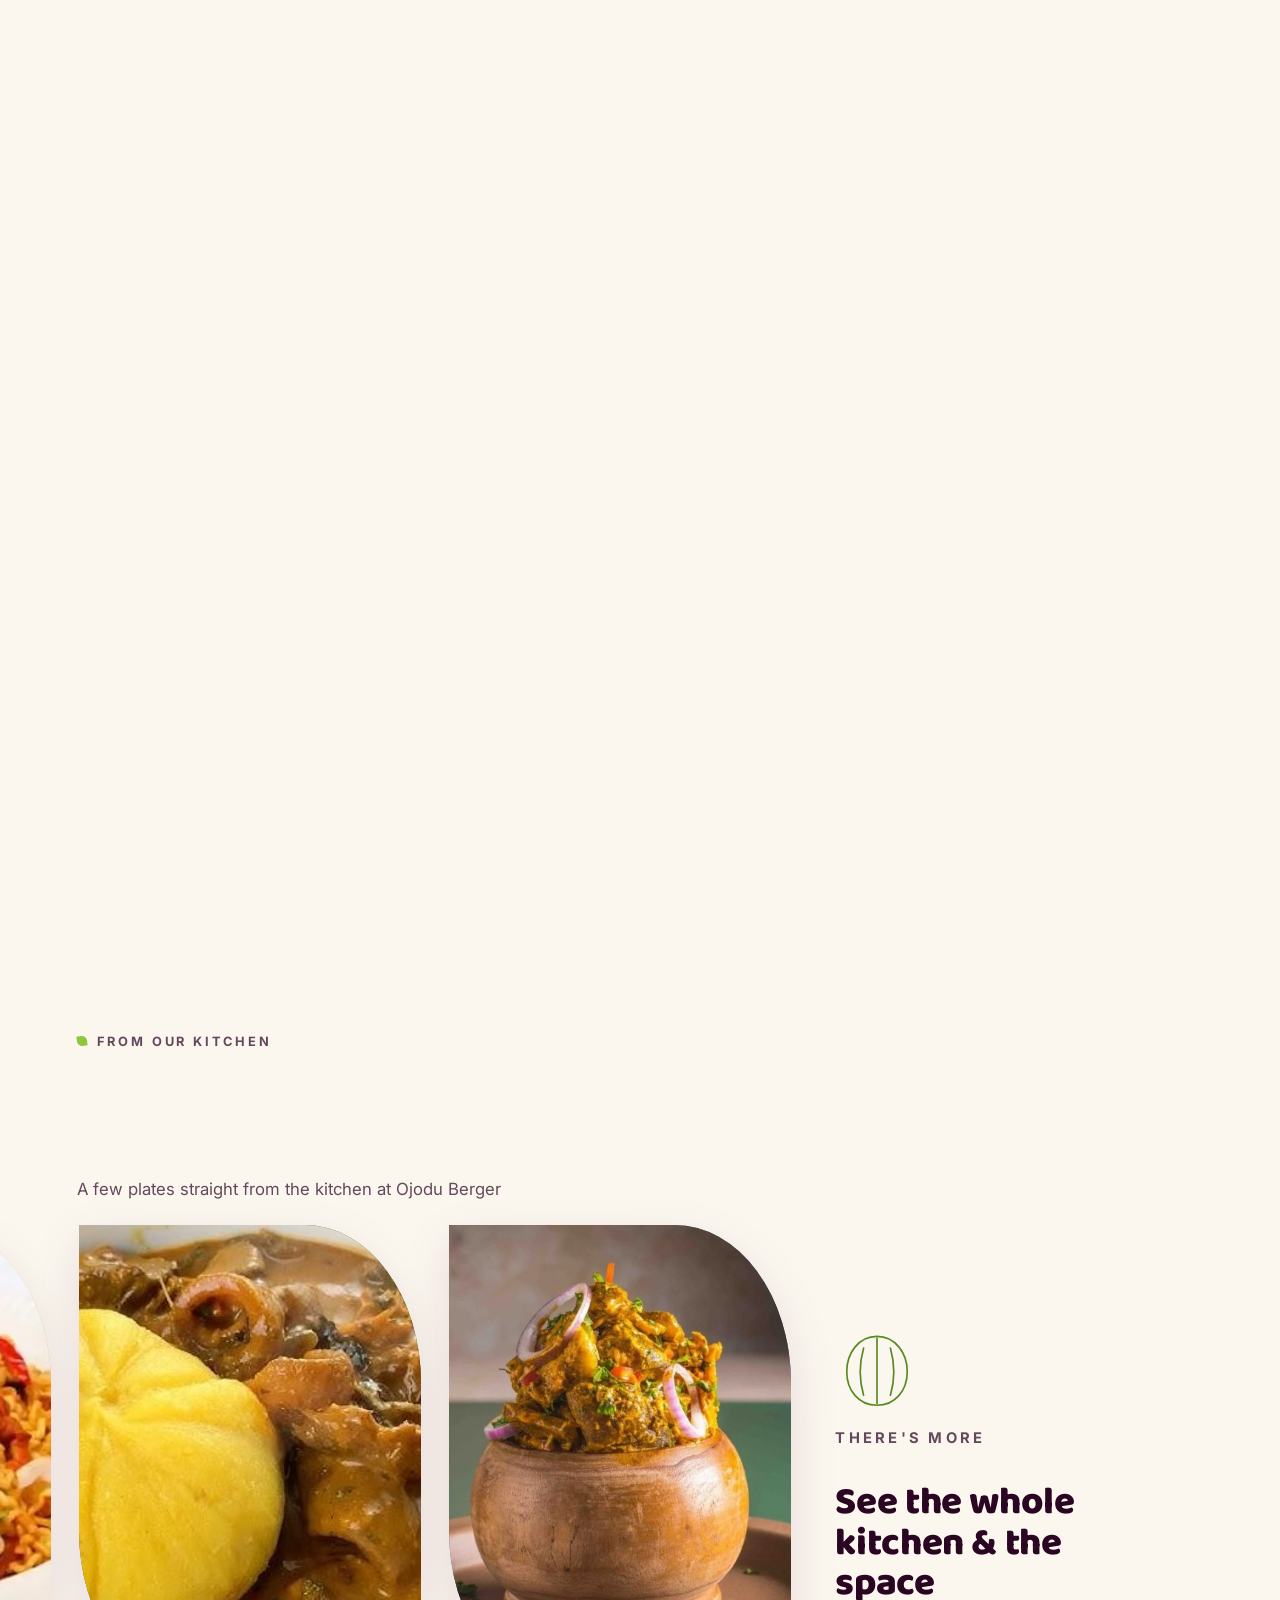
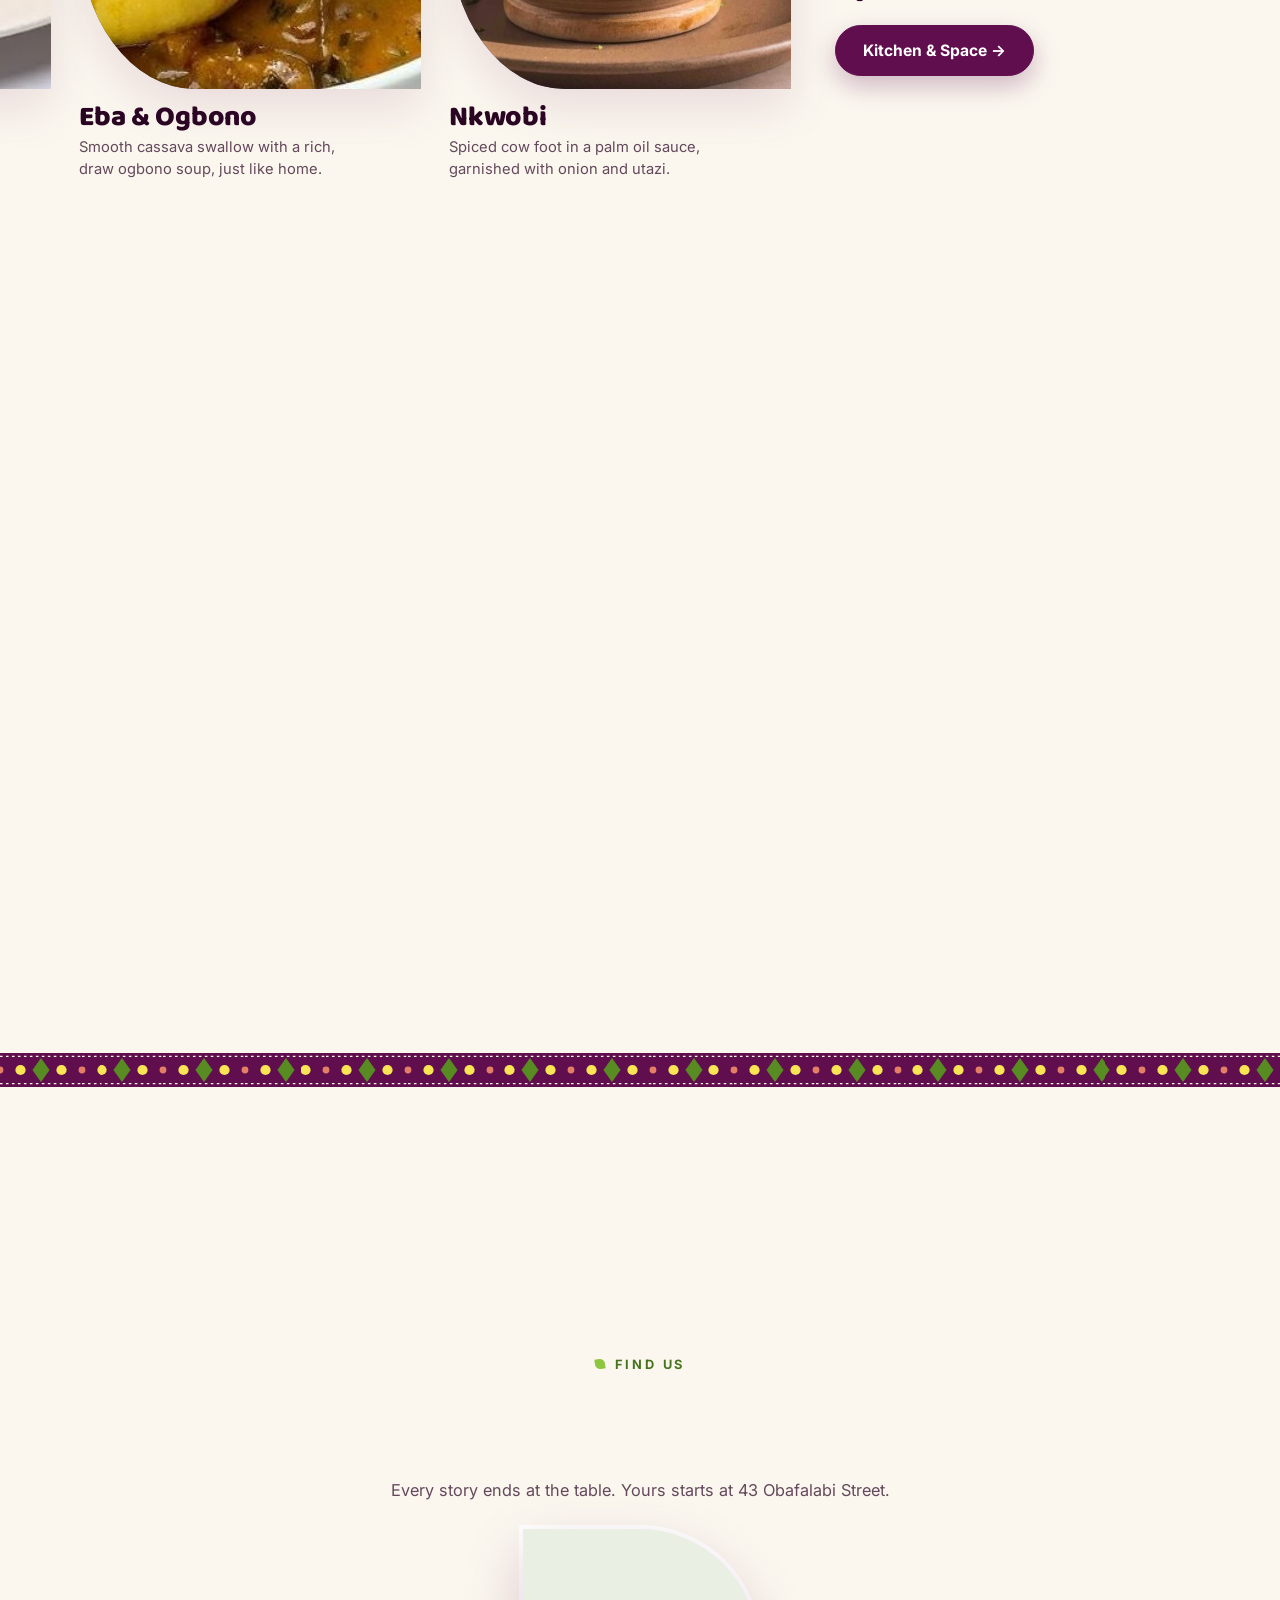
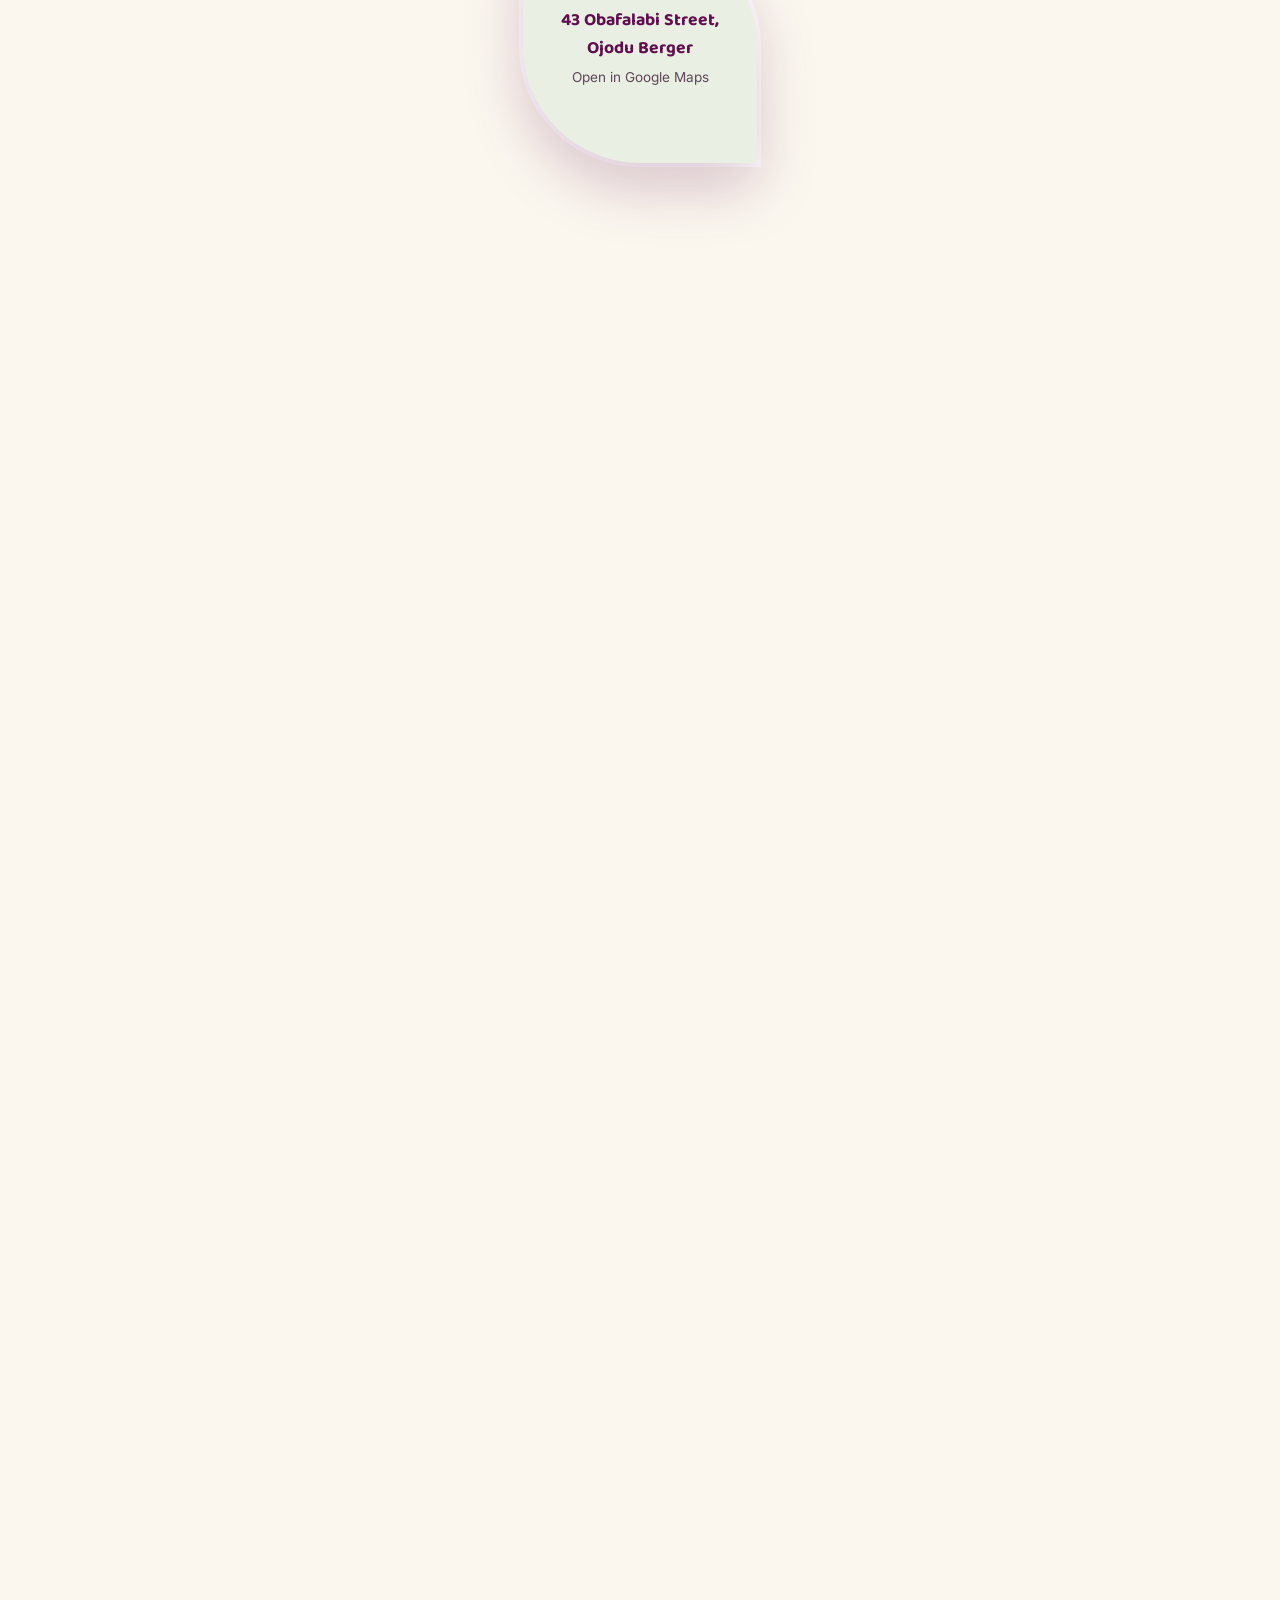
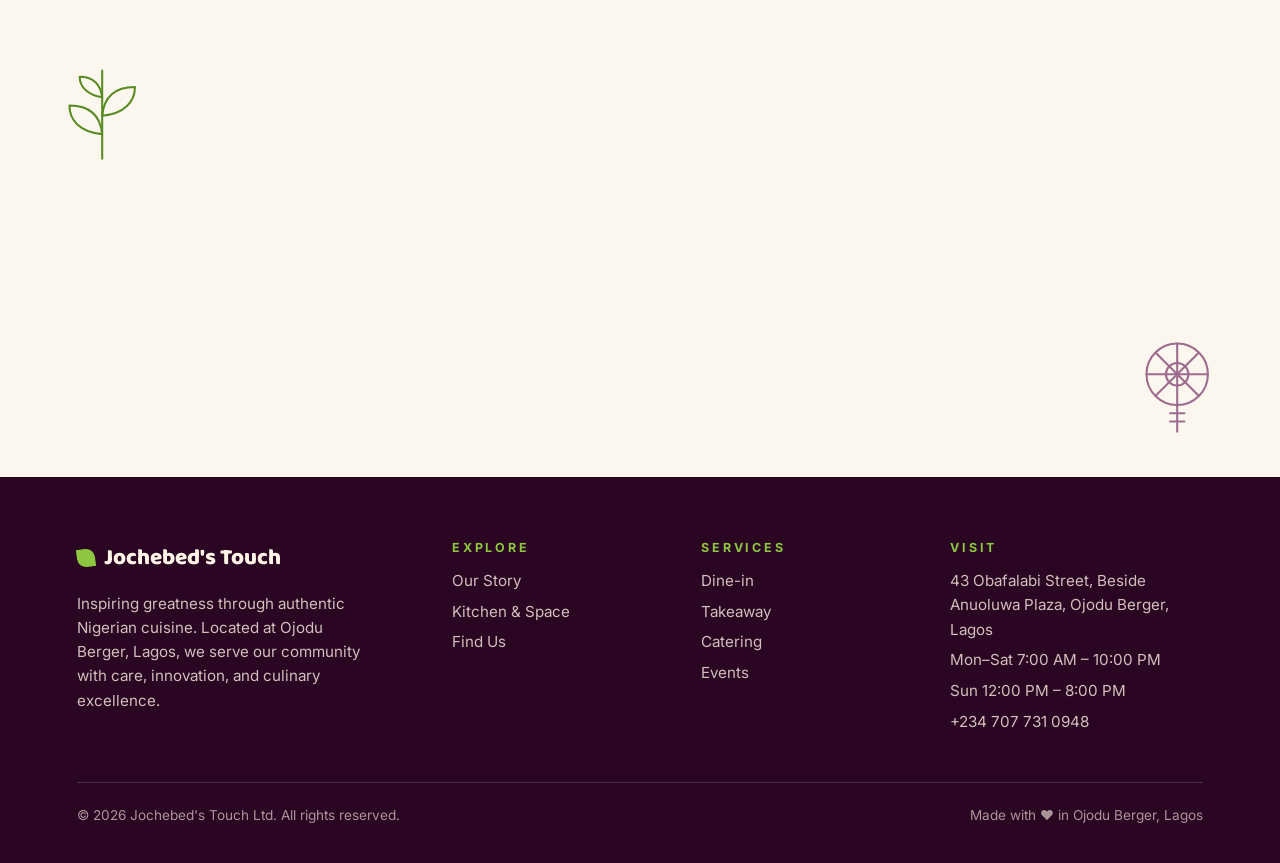
==== commit bc2d9d31: "Add food photos, fix nav and Android jitter, scroll-driven bands - Wire in 11 dish photos: hero lett" ====
--- a/index.html
+++ b/index.html
@@ -53,7 +53,7 @@
 
 <main id="main">
 
-<section class="hero" id="home" data-palette="0">
+<section data-chapter="Welcome" class="hero" id="home" data-palette="0">
   <svg class="doodle hd a" viewBox="0 0 100 100" aria-hidden="true" ><use href="#d-calabash"/></svg><svg class="doodle hd b" viewBox="0 0 100 100" aria-hidden="true" ><use href="#d-frond"/></svg><svg class="doodle hd c" viewBox="0 0 100 100" aria-hidden="true" ><use href="#d-pot"/></svg><svg class="doodle hd d" viewBox="0 0 100 100" aria-hidden="true" ><use href="#d-pepper"/></svg><svg class="doodle hd e" viewBox="0 0 100 100" aria-hidden="true" ><use href="#d-plantain"/></svg><svg class="doodle hd f" viewBox="0 0 100 100" aria-hidden="true" ><use href="#d-kola"/></svg>
   <div class="hero__inner">
     <p class="eyebrow"><span class="leaf-glyph"></span>Ojodu Berger, Lagos</p>
@@ -73,7 +73,7 @@
   <div class="cue" aria-hidden="true"><i></i>Scroll</div>
 </section>
 
-<section class="steps" aria-label="How to order">
+<section data-chapter="How to order" class="steps" aria-label="How to order">
   <div class="steps__in">
     <div class="step" data-reveal><svg class="doodle si" viewBox="0 0 100 100" aria-hidden="true" ><use href="#d-pot"/></svg><span class="no">01</span><h3>Pick your plate</h3><p>See what's cooking in the kitchen.</p></div>
     <div class="step" data-reveal style="--d:.12s"><svg class="doodle si" viewBox="0 0 100 100" aria-hidden="true" ><use href="#d-calabash"/></svg><span class="no">02</span><h3>Tap WhatsApp</h3><p>Your message is ready. Just hit send.</p></div>
@@ -81,7 +81,7 @@
   </div>
 </section>
 
-<section class="pin story" id="story" data-palette="1" data-pin="plant" aria-label="Our story">
+<section data-chapter="Our Story" class="pin story" id="story" data-palette="1" data-pin="plant" aria-label="Our story">
   <div class="pin__stick">
     <div class="story__grid">
       <div class="story__text">
@@ -141,7 +141,7 @@
   </div>
 </section>
 
-<section class="pin hs" id="kitchen" data-palette="2" data-pin="hscroll" aria-label="From our kitchen">
+<section data-chapter="From Our Kitchen" class="pin hs" id="kitchen" data-palette="2" data-pin="hscroll" aria-label="From our kitchen">
   <div class="pin__stick hs__stick">
     <div class="hs__head"><p class="eyebrow"><span class="leaf-glyph"></span>From Our Kitchen</p>
       <h2 data-split>A Closer Look at What We Cook</h2>
@@ -158,7 +158,7 @@
 
 <div class="ankara" aria-hidden="true"></div>
 
-<section class="pin find" id="find" data-palette="3" data-pin="map" aria-label="Find us">
+<section data-chapter="Find Us" class="pin find" id="find" data-palette="3" data-pin="map" aria-label="Find us">
   <div class="pin__stick find__stick">
     <p class="eyebrow"><span class="leaf-glyph"></span>Find Us</p>
     <h2 data-split>Visit Jochebed's Touch</h2>
@@ -172,7 +172,7 @@
   </div>
 </section>
 
-<section class="visit">
+<section data-chapter="Visit Us" class="visit">
   <svg class="doodle vd a" viewBox="0 0 100 100" aria-hidden="true" ><use href="#d-sprig"/></svg><svg class="doodle vd b" viewBox="0 0 100 100" aria-hidden="true" ><use href="#d-fan"/></svg>
   <div class="visit__grid">
     <div class="card" data-reveal><h4>Address</h4><p>43 Obafalabi Street,<br>Beside Anuoluwa Plaza,<br>Ojodu Berger, Lagos</p></div>
--- a/css/style.css
+++ b/css/style.css
@@ -236,9 +236,10 @@
 /* photo bands: two rows drifting in opposite directions */
 .bands{padding:2vh 0 8vh;overflow:hidden;display:grid;gap:1.2rem}
 .band{overflow:hidden}
-.band__in{display:flex;align-items:center;gap:1.2rem;width:max-content;animation:band 60s linear infinite}
+.band__in{display:flex;align-items:center;gap:1.2rem;width:max-content;animation:band 60s linear infinite;will-change:transform}
 .band--rev .band__in{animation-direction:reverse;animation-duration:70s}
 .band:hover .band__in{animation-play-state:paused}
+.bands-js .band__in{animation:none}
 @keyframes band{to{transform:translateX(-50%)}}
 .pcard{position:relative;flex:none;margin:0;height:clamp(170px,26vh,250px);aspect-ratio:4/3;--lr:22%}
 .pcard figcaption{position:absolute;left:0;right:0;bottom:0;padding:1.6rem 1rem .7rem;color:#fff;font:800 1.05rem var(--head);background:linear-gradient(transparent,rgba(42,6,35,.65));z-index:1}
@@ -345,3 +346,29 @@
 .rm .dish,.no-js .dish{position:relative;top:auto}
 .rm .band,.no-js .band{overflow-x:auto}
 .no-js .photo-word .ltr{transform:none}
+
+/* ---------- chapter pill (phones): always shows which section you are in ---------- */
+.chapter{display:none}
+@media (max-width:900px){
+  .chapter{display:flex;align-items:center;gap:.55rem;position:fixed;left:14px;bottom:max(16px,2vw);z-index:39;padding:.5rem .95rem .5rem .6rem;border-radius:999px;background:rgba(255,255,255,.92);box-shadow:0 8px 24px rgba(96,14,78,.18);font:700 .78rem var(--body);color:var(--amethyst);opacity:0;transform:translateY(12px);transition:opacity .5s var(--ease),transform .5s var(--ease);pointer-events:none;overflow:hidden;max-width:calc(100vw - 96px)}
+  html.ready .chapter{opacity:1;transform:none}
+  html.menu-open .chapter,html.intro .chapter{opacity:0}
+  .chapter b{display:grid;place-items:center;min-width:1.7rem;height:1.7rem;border-radius:50%;background:var(--pear-d);color:#fff;font-size:.72rem}
+  .chapter span{white-space:nowrap;text-overflow:ellipsis;overflow:hidden;transition:opacity .25s}
+  .chapter.swap span{opacity:0}
+  .chapter i{position:absolute;left:0;bottom:0;height:3px;width:100%;background:var(--pear-l);transform-origin:left;transform:scaleX(var(--cp,0))}
+  /* each chapter becomes its own tinted leaf-shaped panel so sections are easy to tell apart */
+  .steps,.story,.hs,.find,.visit,.stack,.bands,.space,.voices{margin:14px 3vw;border-radius:0 48px 0 48px}
+  .steps{background:rgba(255,255,255,.55)}
+  .story{background:linear-gradient(180deg,rgba(211,232,184,.62),rgba(228,240,208,.38))}
+  .hs{background:linear-gradient(180deg,rgba(255,220,203,.6),rgba(255,241,184,.4))}
+  .find{background:linear-gradient(180deg,rgba(201,228,245,.62),rgba(231,217,234,.4))}
+  .visit{background:rgba(231,217,234,.5)}
+  .stack{background:rgba(255,220,203,.45);padding-inline:4vw}
+  .bands{background:rgba(255,241,184,.5);padding-block:3vh}
+  .space{background:rgba(211,232,184,.5);max-width:none;padding:8vh 6vw 6vh}
+  .voices{background:rgba(231,217,234,.5);max-width:none;padding:8vh 6vw 6vh}
+  .steps{padding:5vh 6vw 6vh}
+  .story__grid{padding-inline:7vw}
+  .page-hero,.hero{margin-bottom:0}
+}
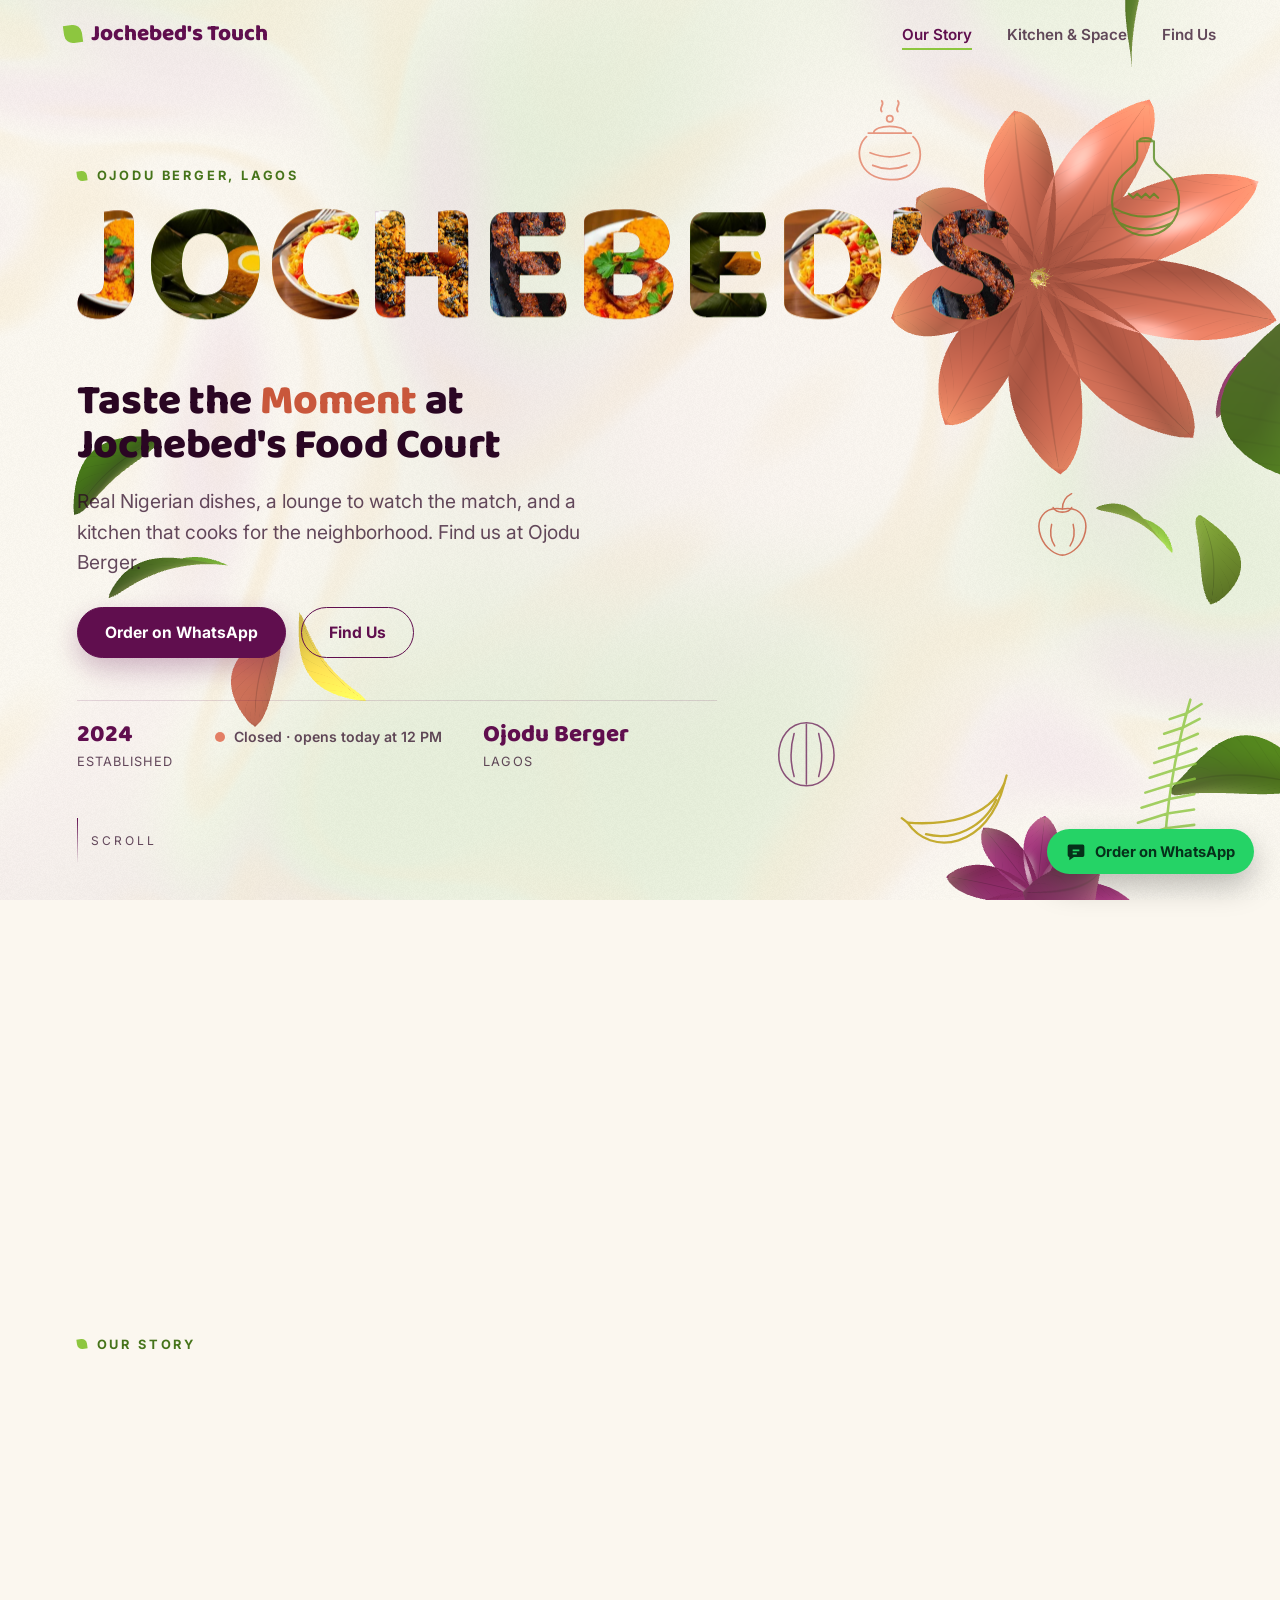
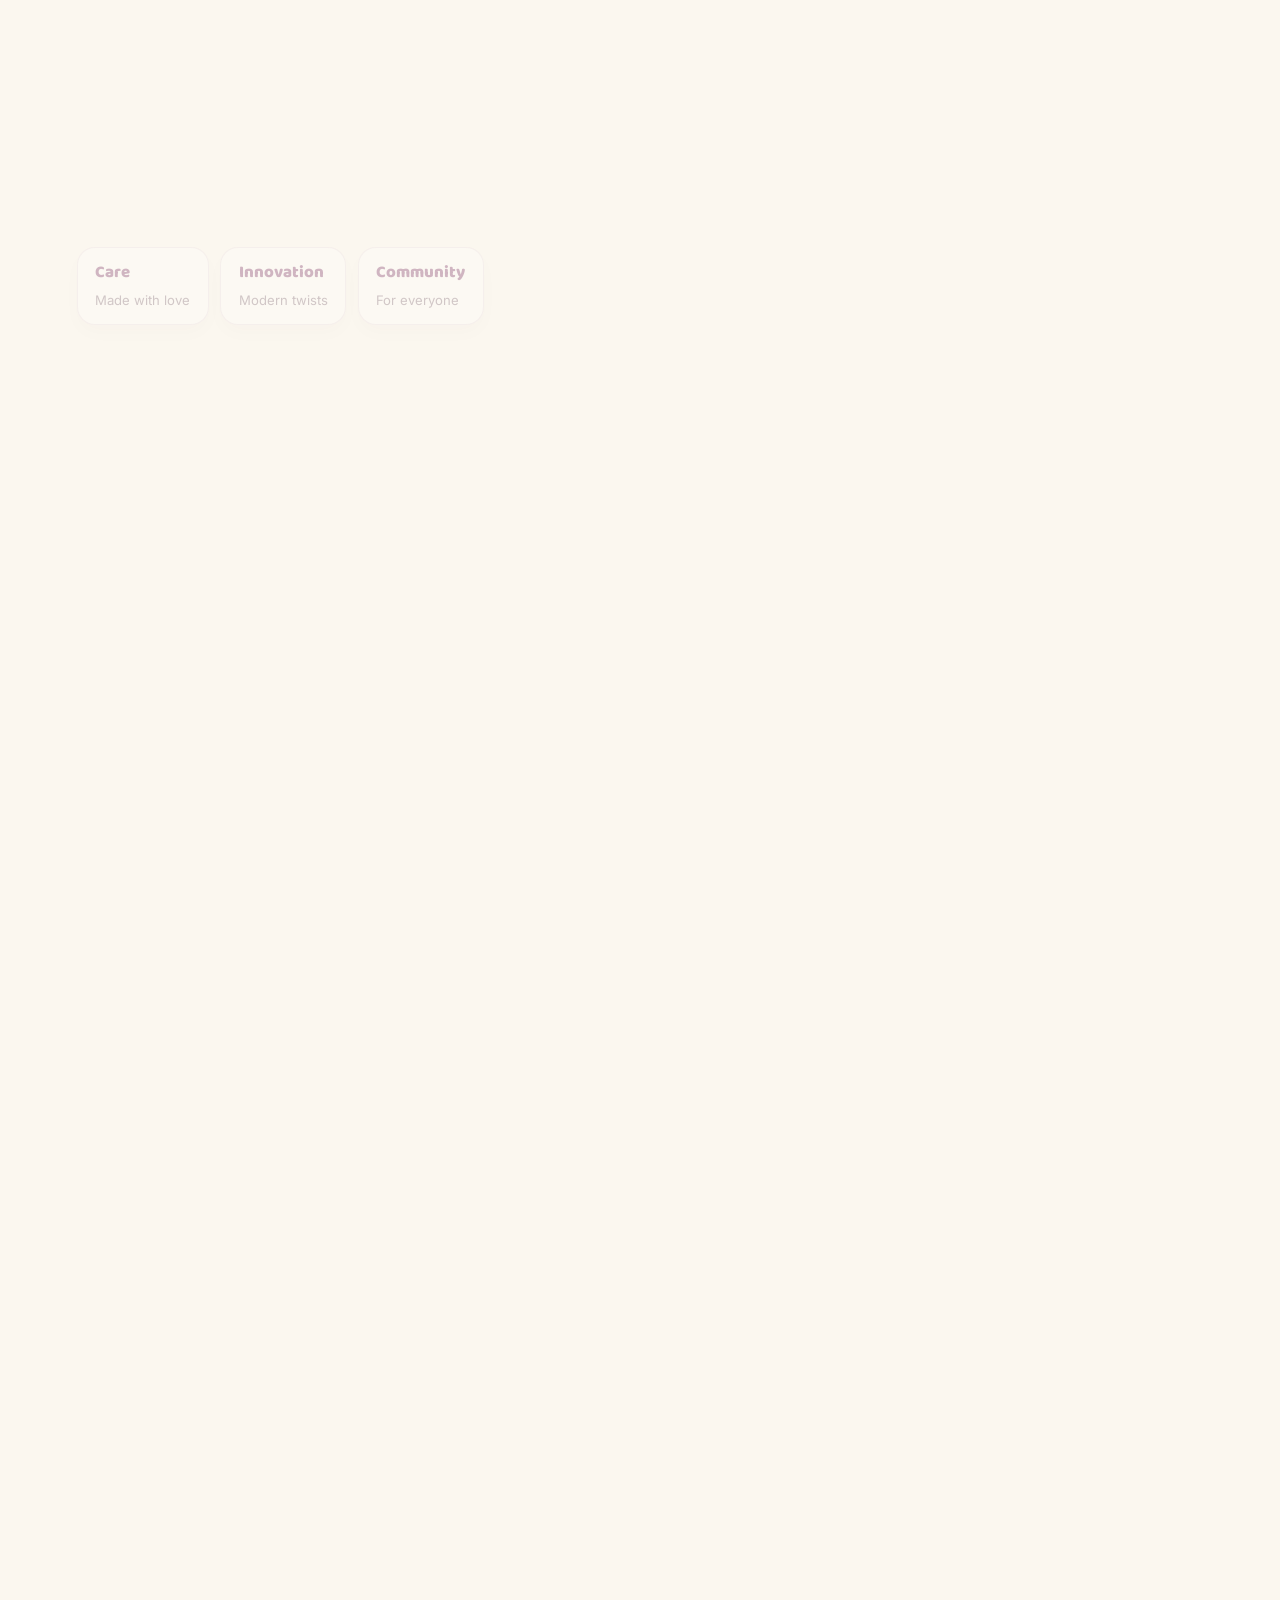
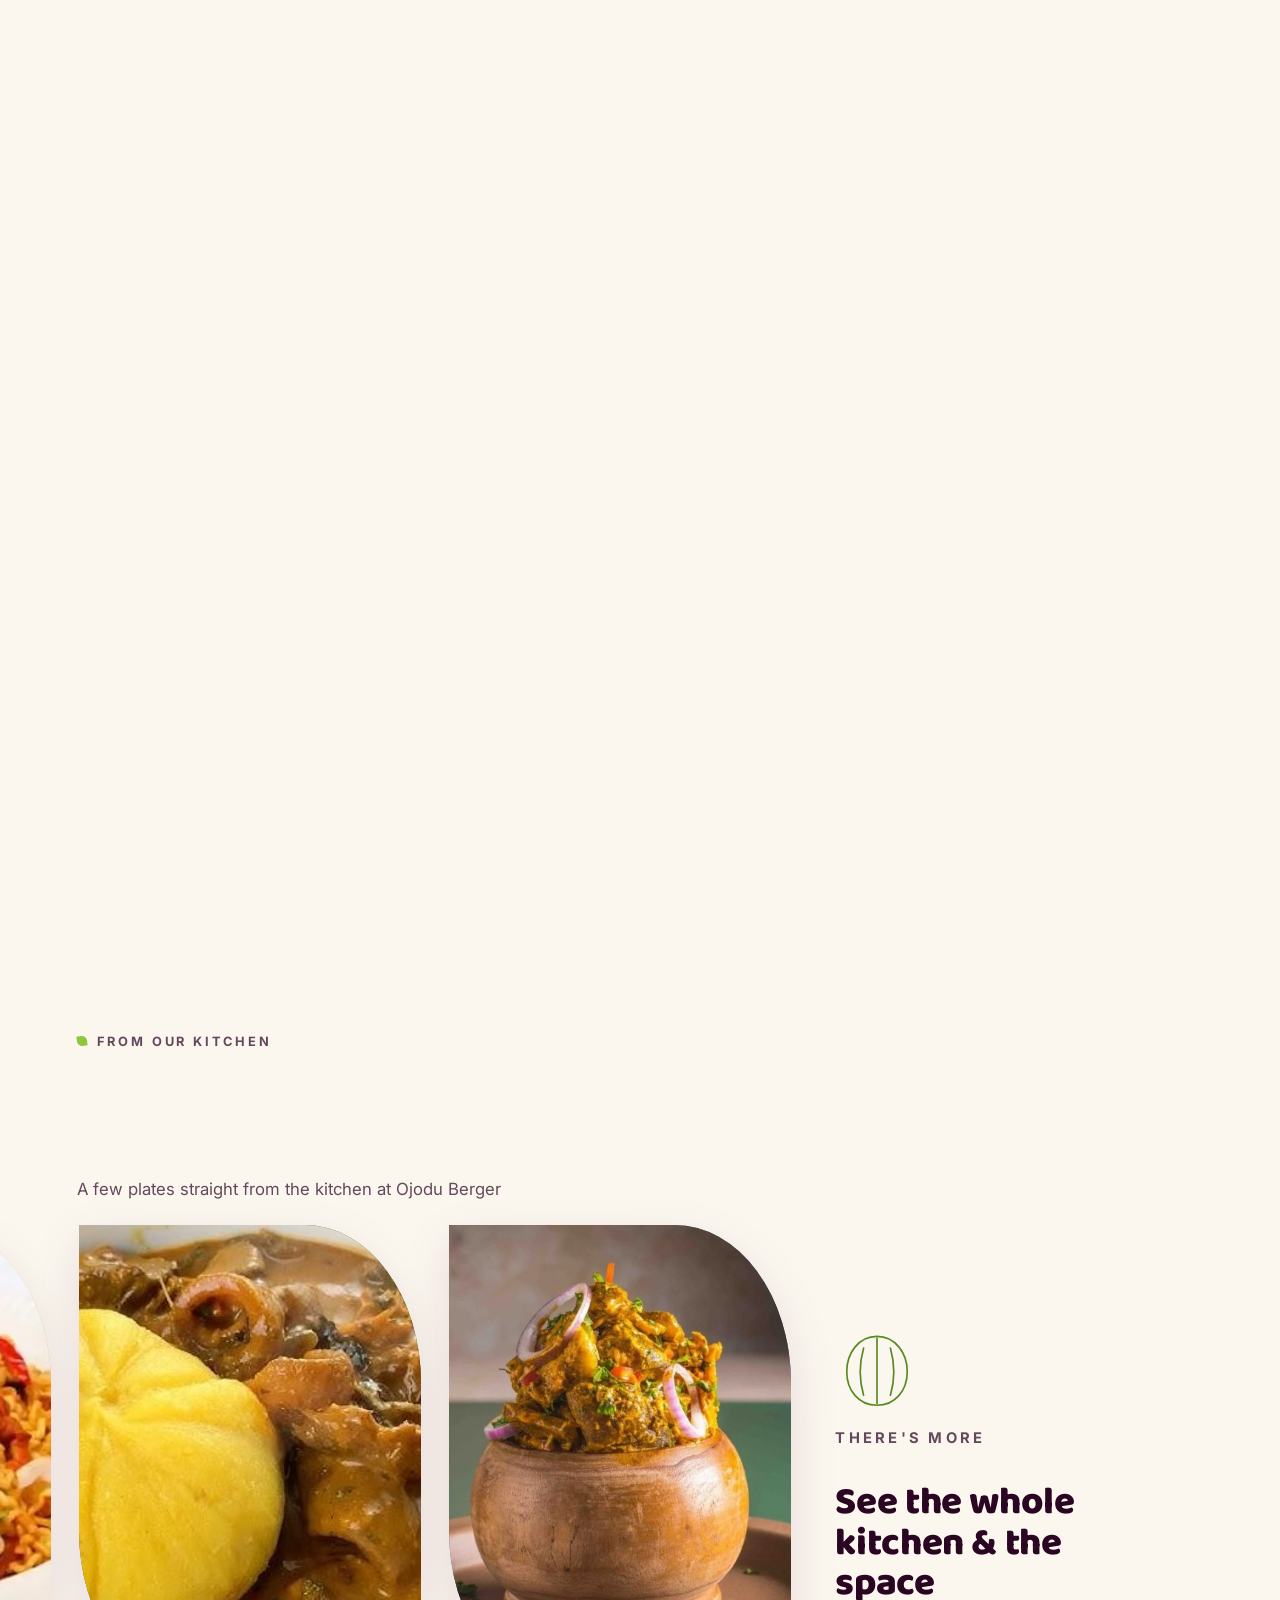
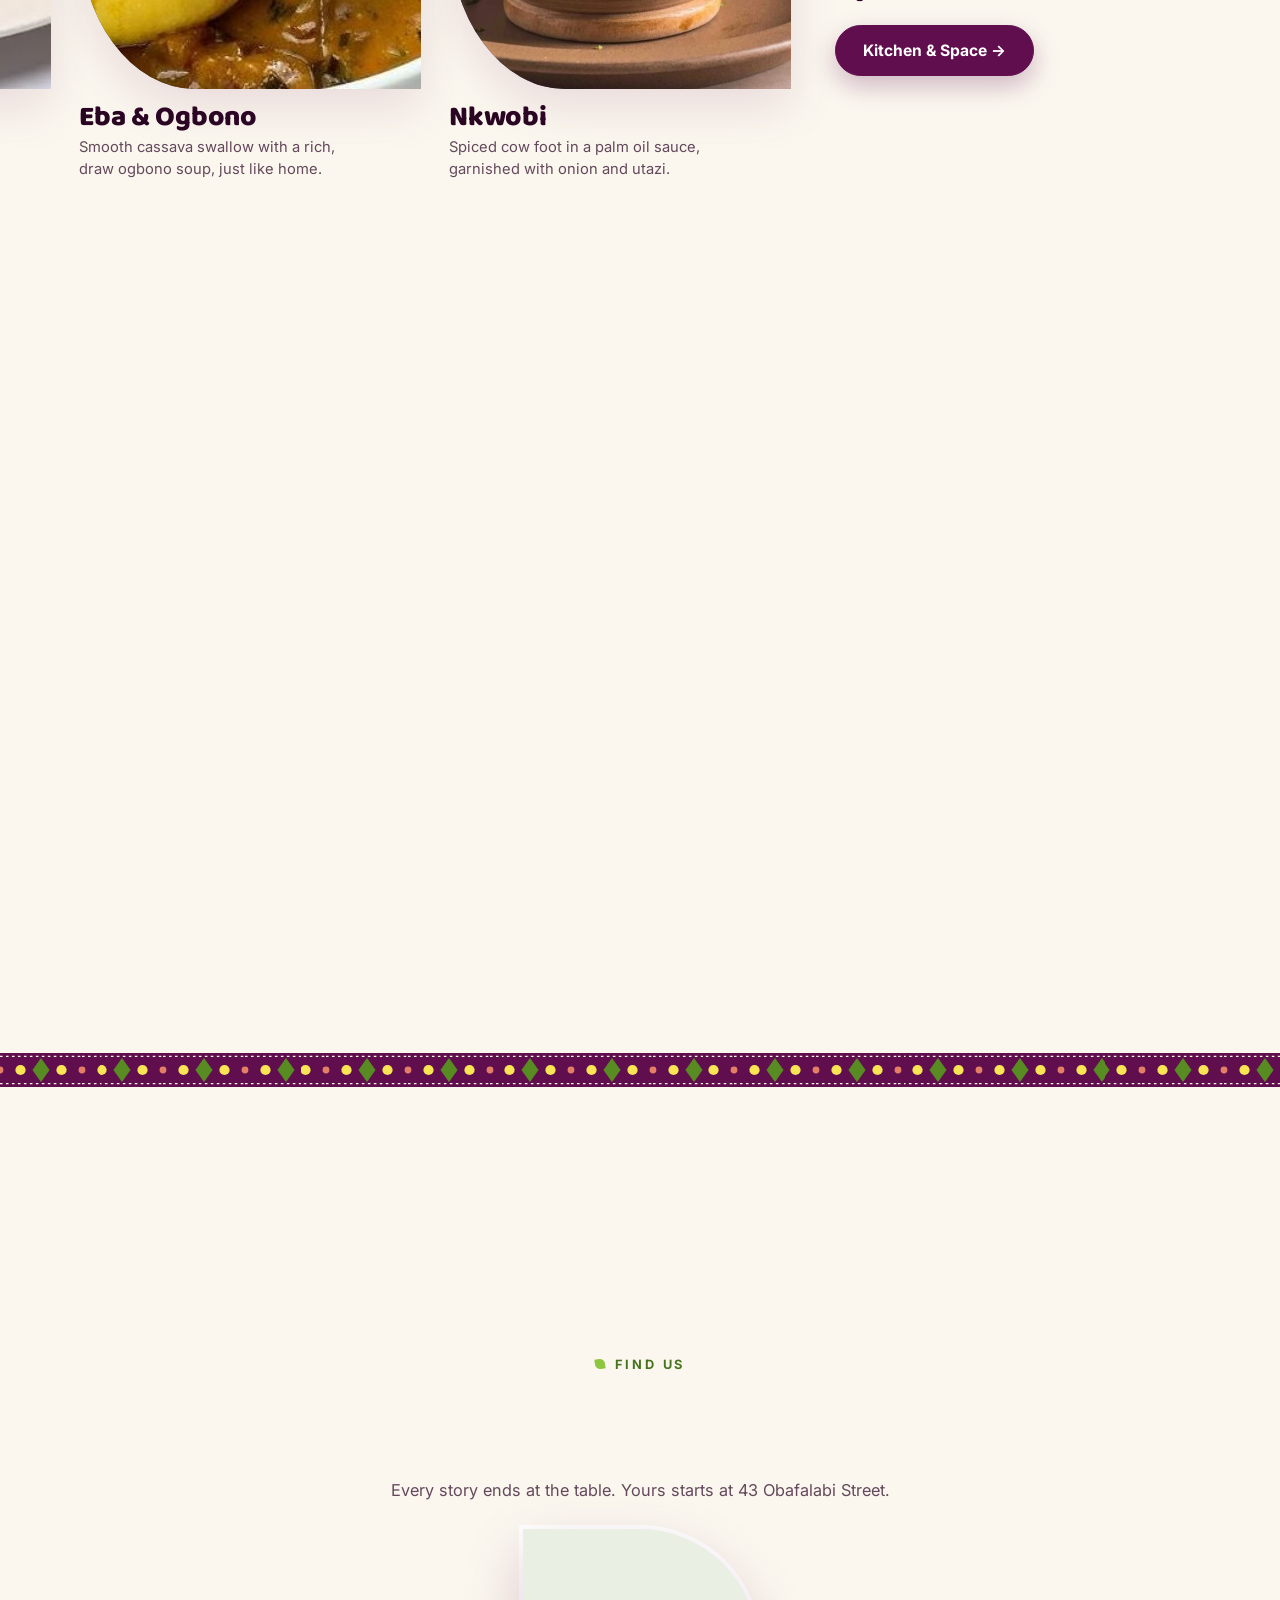
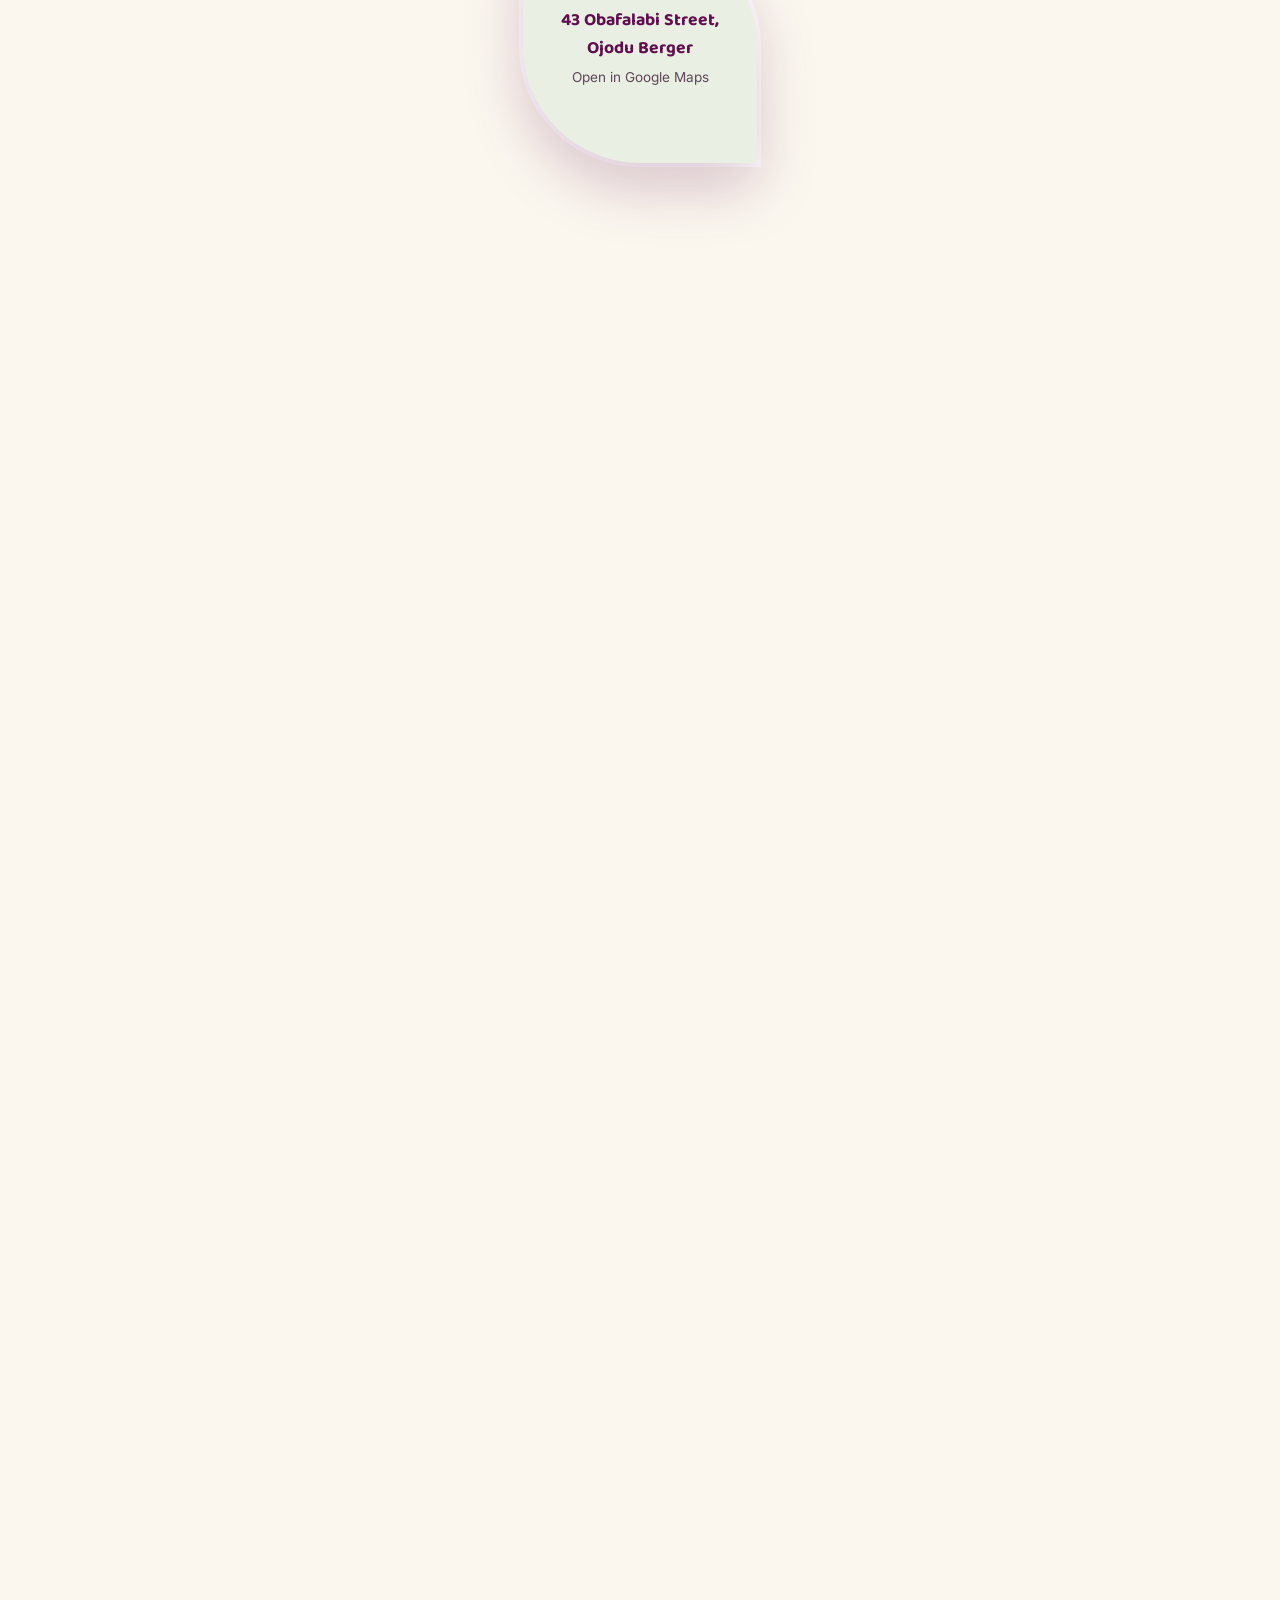
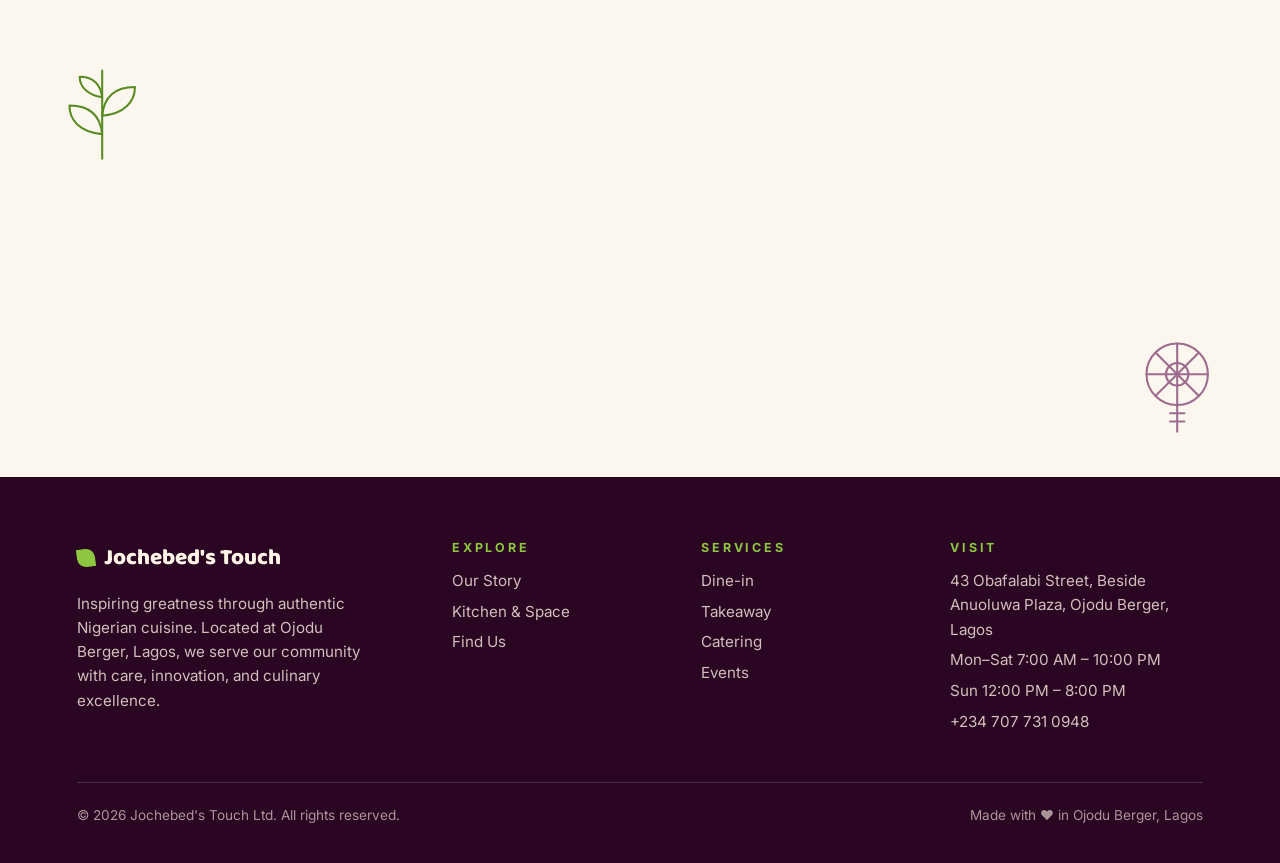
==== commit f3624e9d: "Add link previews, icons and SEO files - Open Graph + Twitter card tags, canonical URLs on both page" ====
--- a/index.html
+++ b/index.html
@@ -6,8 +6,13 @@
 <title>Jochebed's Touch — Nigerian Food Court at Ojodu Berger, Lagos</title>
 <meta name="description" content="Real Nigerian dishes, a lounge to watch the match, and a kitchen that cooks for the neighborhood. Find Jochebed's Touch at 43 Obafalabi Street, Ojodu Berger, Lagos.">
 <meta name="theme-color" content="#FBF7EF">
-<meta property="og:type" content="website"><meta property="og:title" content="Jochebed's Touch — Nigerian Food Court at Ojodu Berger, Lagos"><meta property="og:description" content="Real Nigerian dishes, a lounge to watch the match, and a kitchen that cooks for the neighborhood. Find Jochebed's Touch at 43 Obafalabi Street, Ojodu Berger, Lagos."><meta property="og:locale" content="en_NG">
-<link rel="icon" href="data:image/svg+xml,%3Csvg xmlns='http://www.w3.org/2000/svg' viewBox='0 0 64 64'%3E%3Cpath d='M8 8h24a24 24 0 0 1 24 24v24H32A24 24 0 0 1 8 32z' fill='%238DC63F'/%3E%3C/svg%3E">
+<link rel="canonical" href="https://jochebedstouch.cipherpr.live/">
+<meta property="og:type" content="website"><meta property="og:site_name" content="Jochebed's Touch"><meta property="og:locale" content="en_NG">
+<meta property="og:url" content="https://jochebedstouch.cipherpr.live/"><meta property="og:title" content="Jochebed's Touch — Nigerian Food Court at Ojodu Berger, Lagos"><meta property="og:description" content="Real Nigerian dishes, a lounge to watch the match, and a kitchen that cooks for the neighborhood. Find Jochebed's Touch at 43 Obafalabi Street, Ojodu Berger, Lagos.">
+<meta property="og:image" content="https://jochebedstouch.cipherpr.live/images/og-image.jpg"><meta property="og:image:type" content="image/jpeg"><meta property="og:image:width" content="1200"><meta property="og:image:height" content="630"><meta property="og:image:alt" content="Jollof rice and chicken, nkwobi and moi moi from Jochebed's Touch, Ojodu Berger, Lagos">
+<meta name="twitter:card" content="summary_large_image"><meta name="twitter:title" content="Jochebed's Touch — Nigerian Food Court at Ojodu Berger, Lagos"><meta name="twitter:description" content="Real Nigerian dishes, a lounge to watch the match, and a kitchen that cooks for the neighborhood. Find Jochebed's Touch at 43 Obafalabi Street, Ojodu Berger, Lagos."><meta name="twitter:image" content="https://jochebedstouch.cipherpr.live/images/og-image.jpg">
+<link rel="icon" href="favicon.svg" type="image/svg+xml"><link rel="icon" href="favicon-32.png" sizes="32x32" type="image/png">
+<link rel="apple-touch-icon" href="apple-touch-icon.png"><link rel="manifest" href="site.webmanifest">
 <link rel="preconnect" href="https://fonts.googleapis.com"><link rel="preconnect" href="https://fonts.gstatic.com" crossorigin>
 <link rel="stylesheet" href="https://fonts.googleapis.com/css2?family=Baloo+2:wght@600;700;800&family=Inter:wght@400;600;700&display=swap">
 <link rel="stylesheet" href="css/style.css">
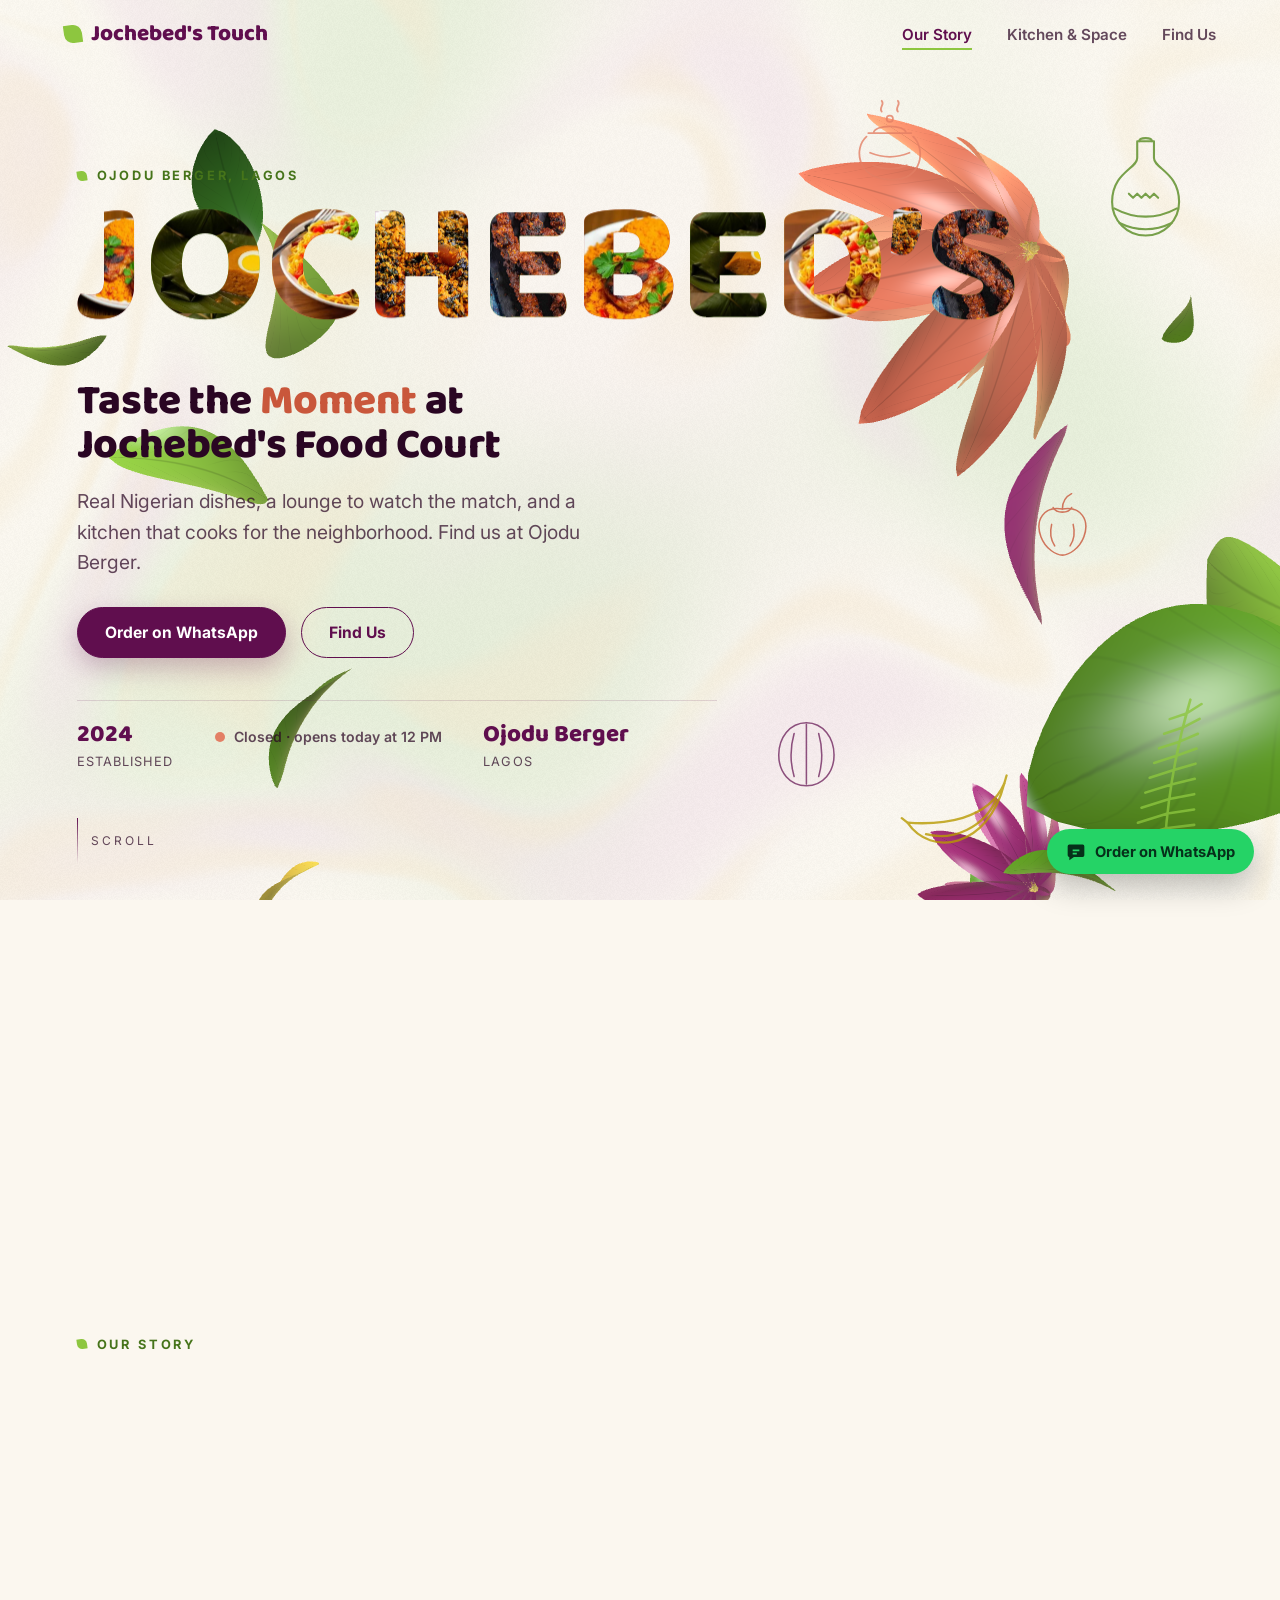
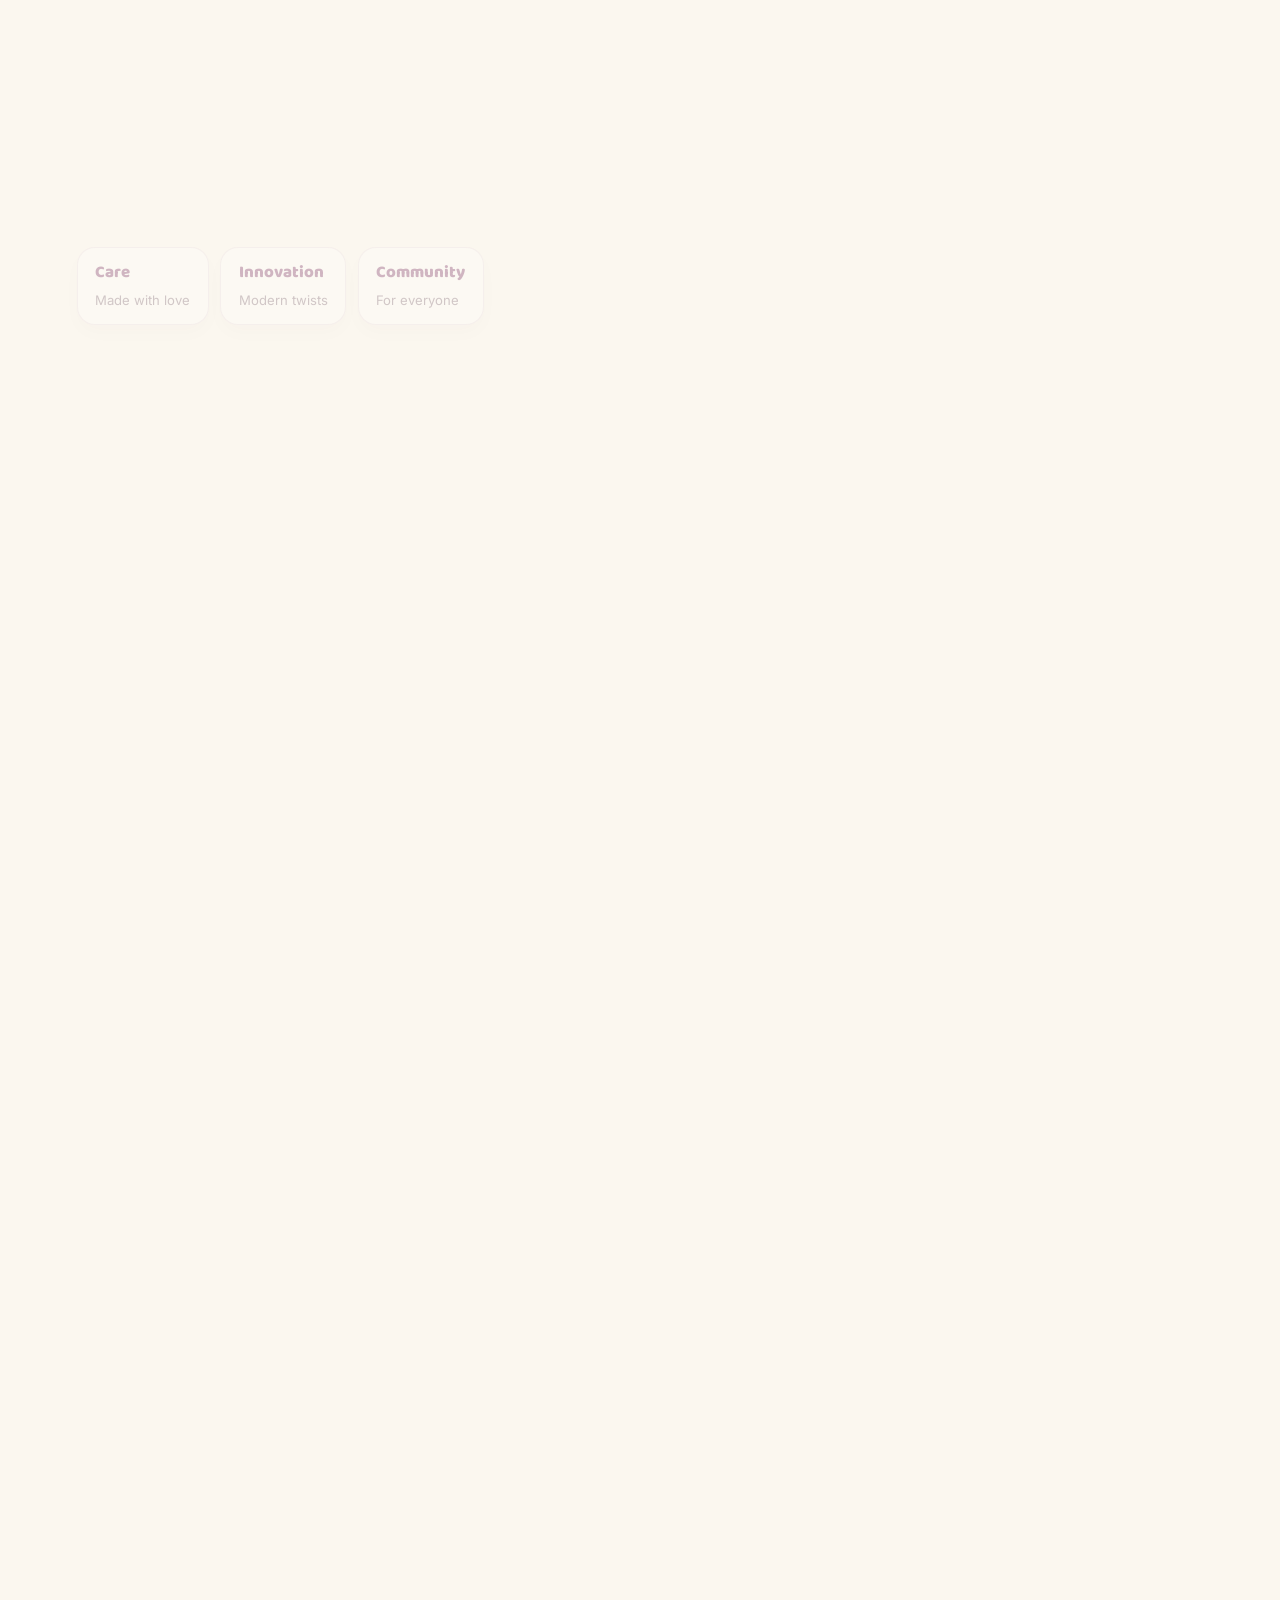
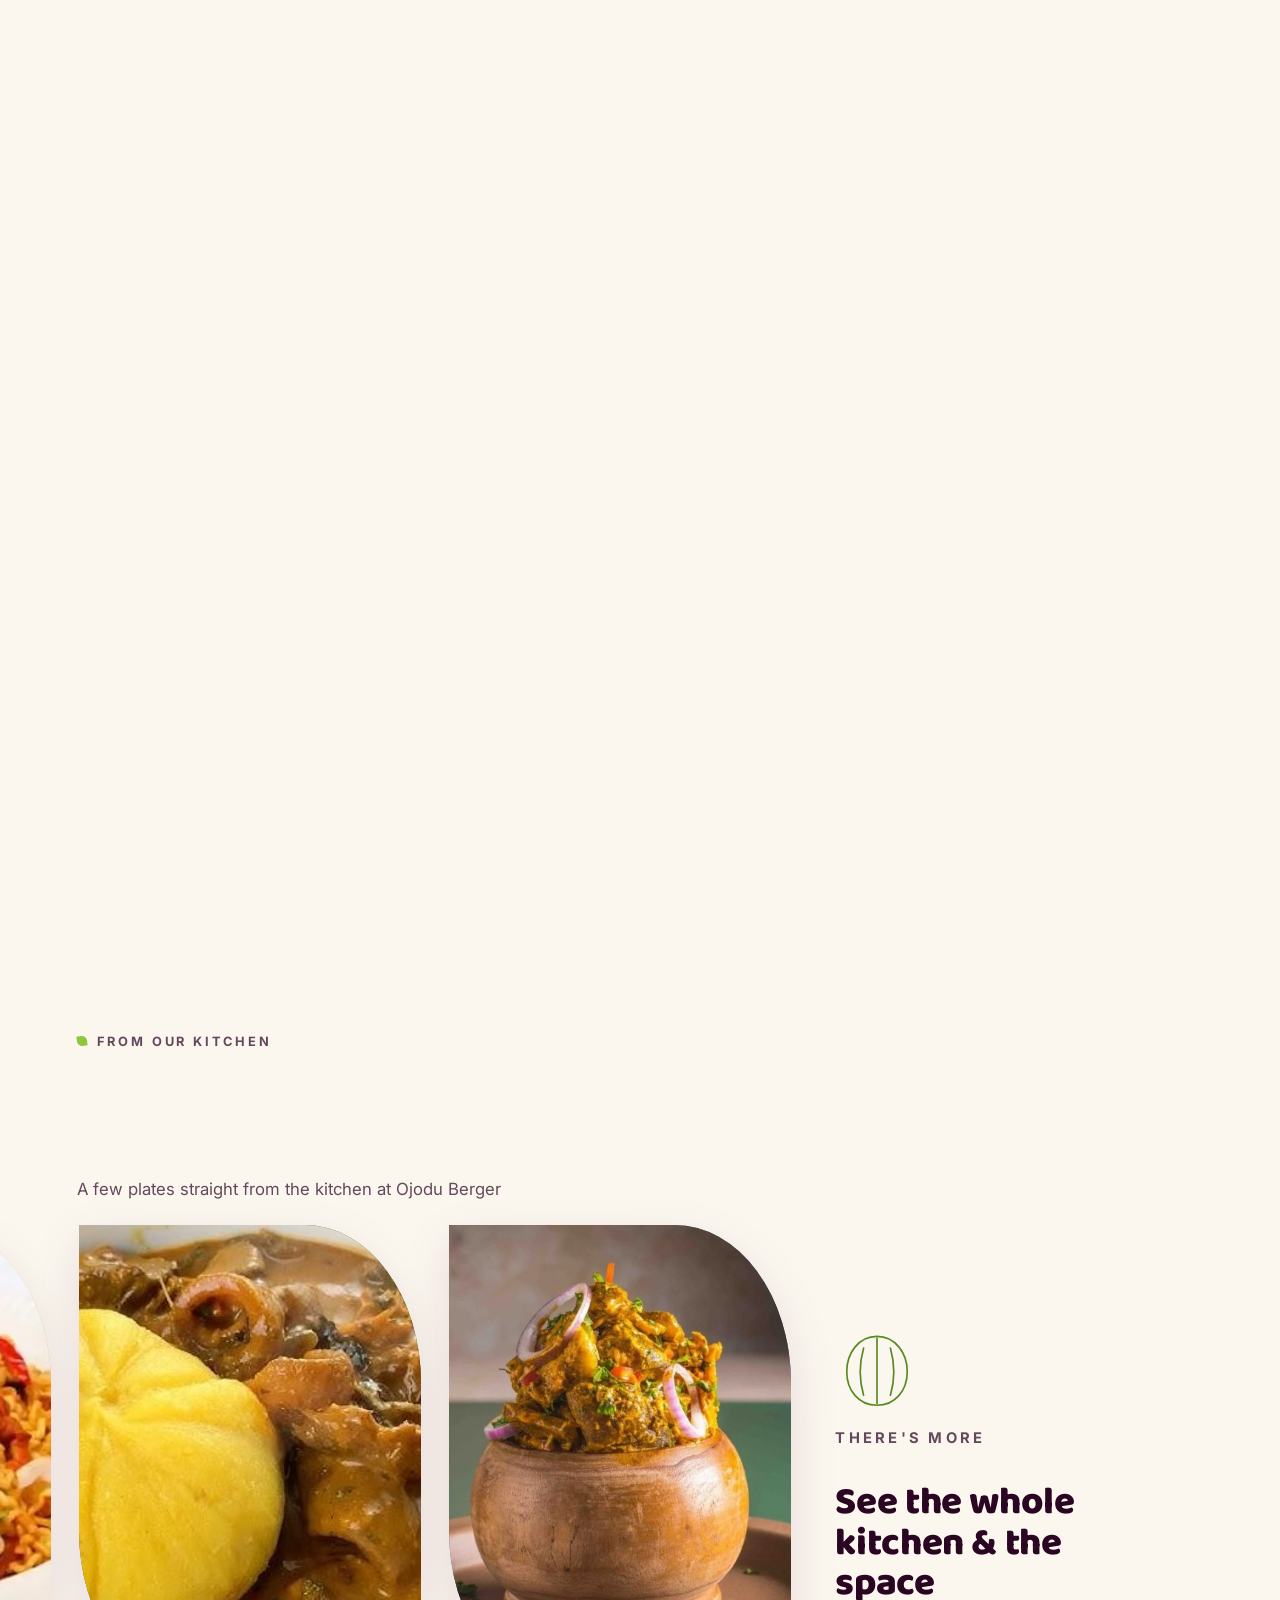
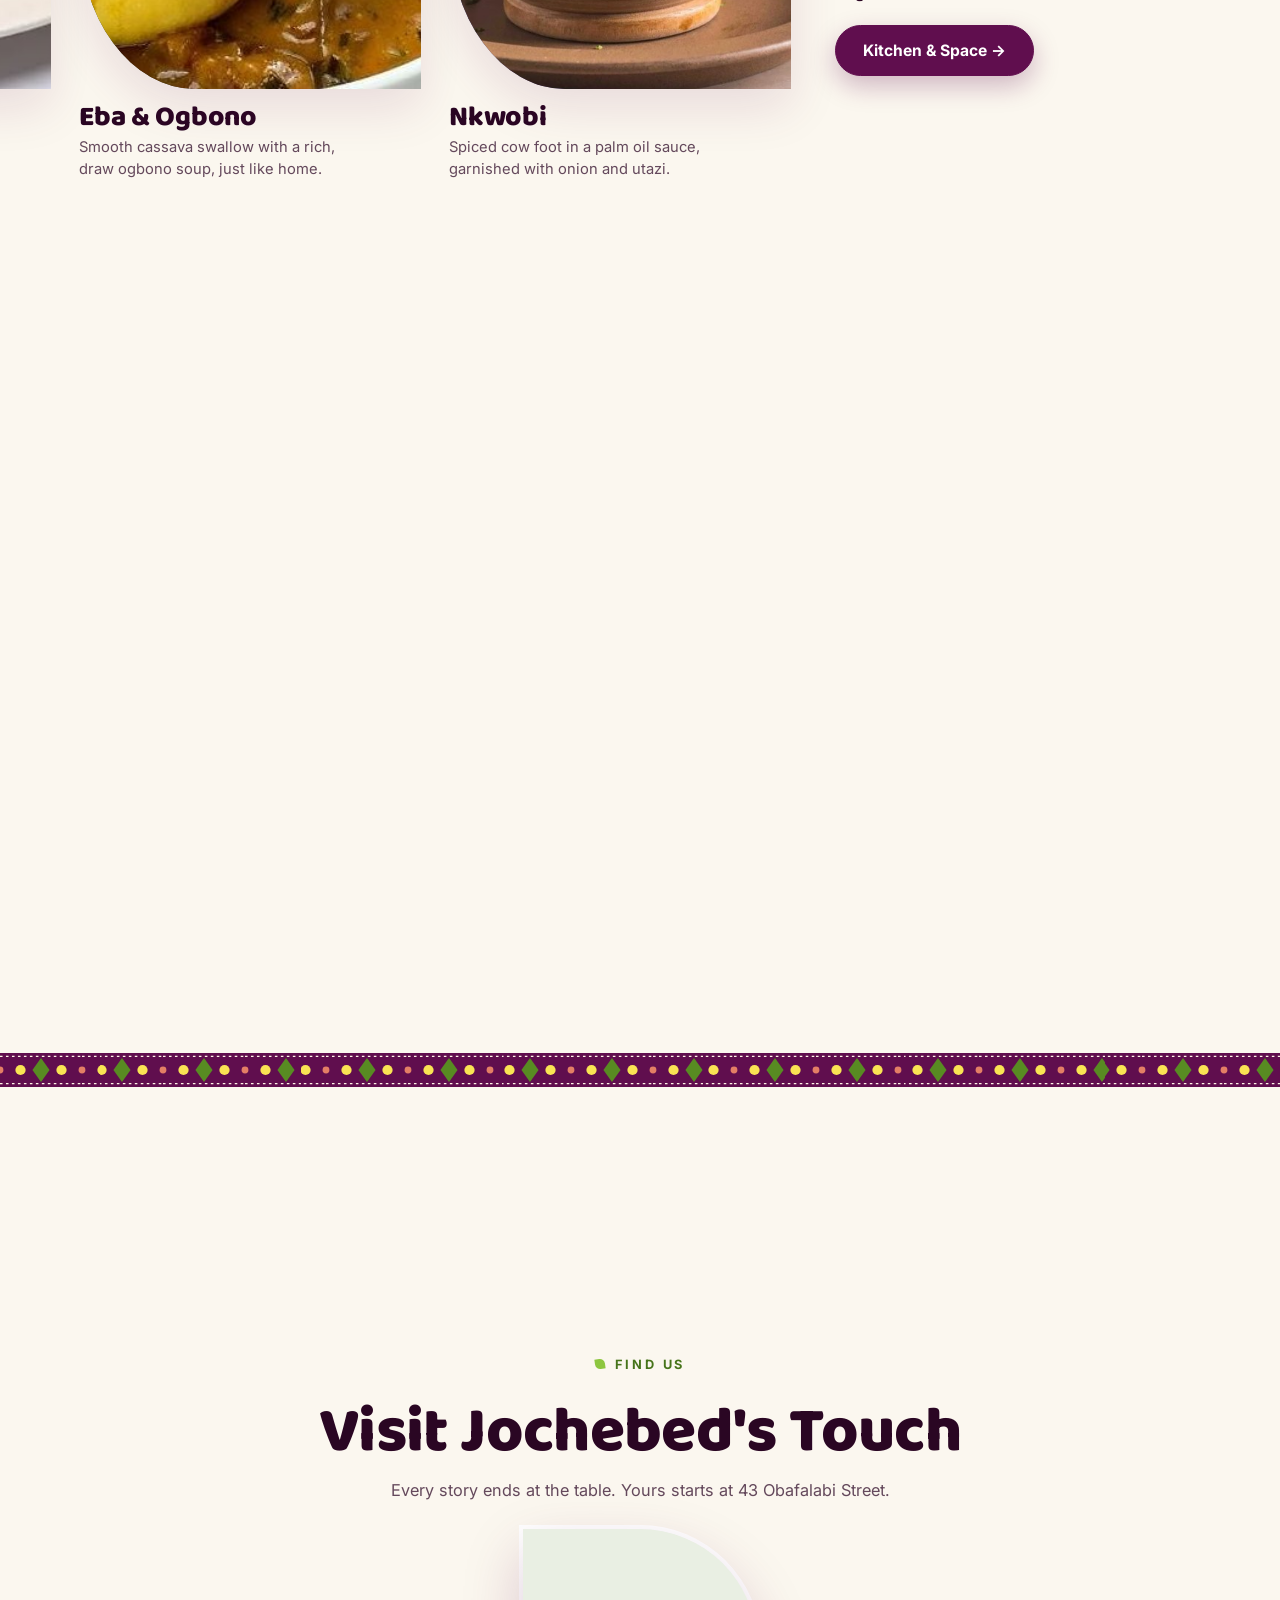
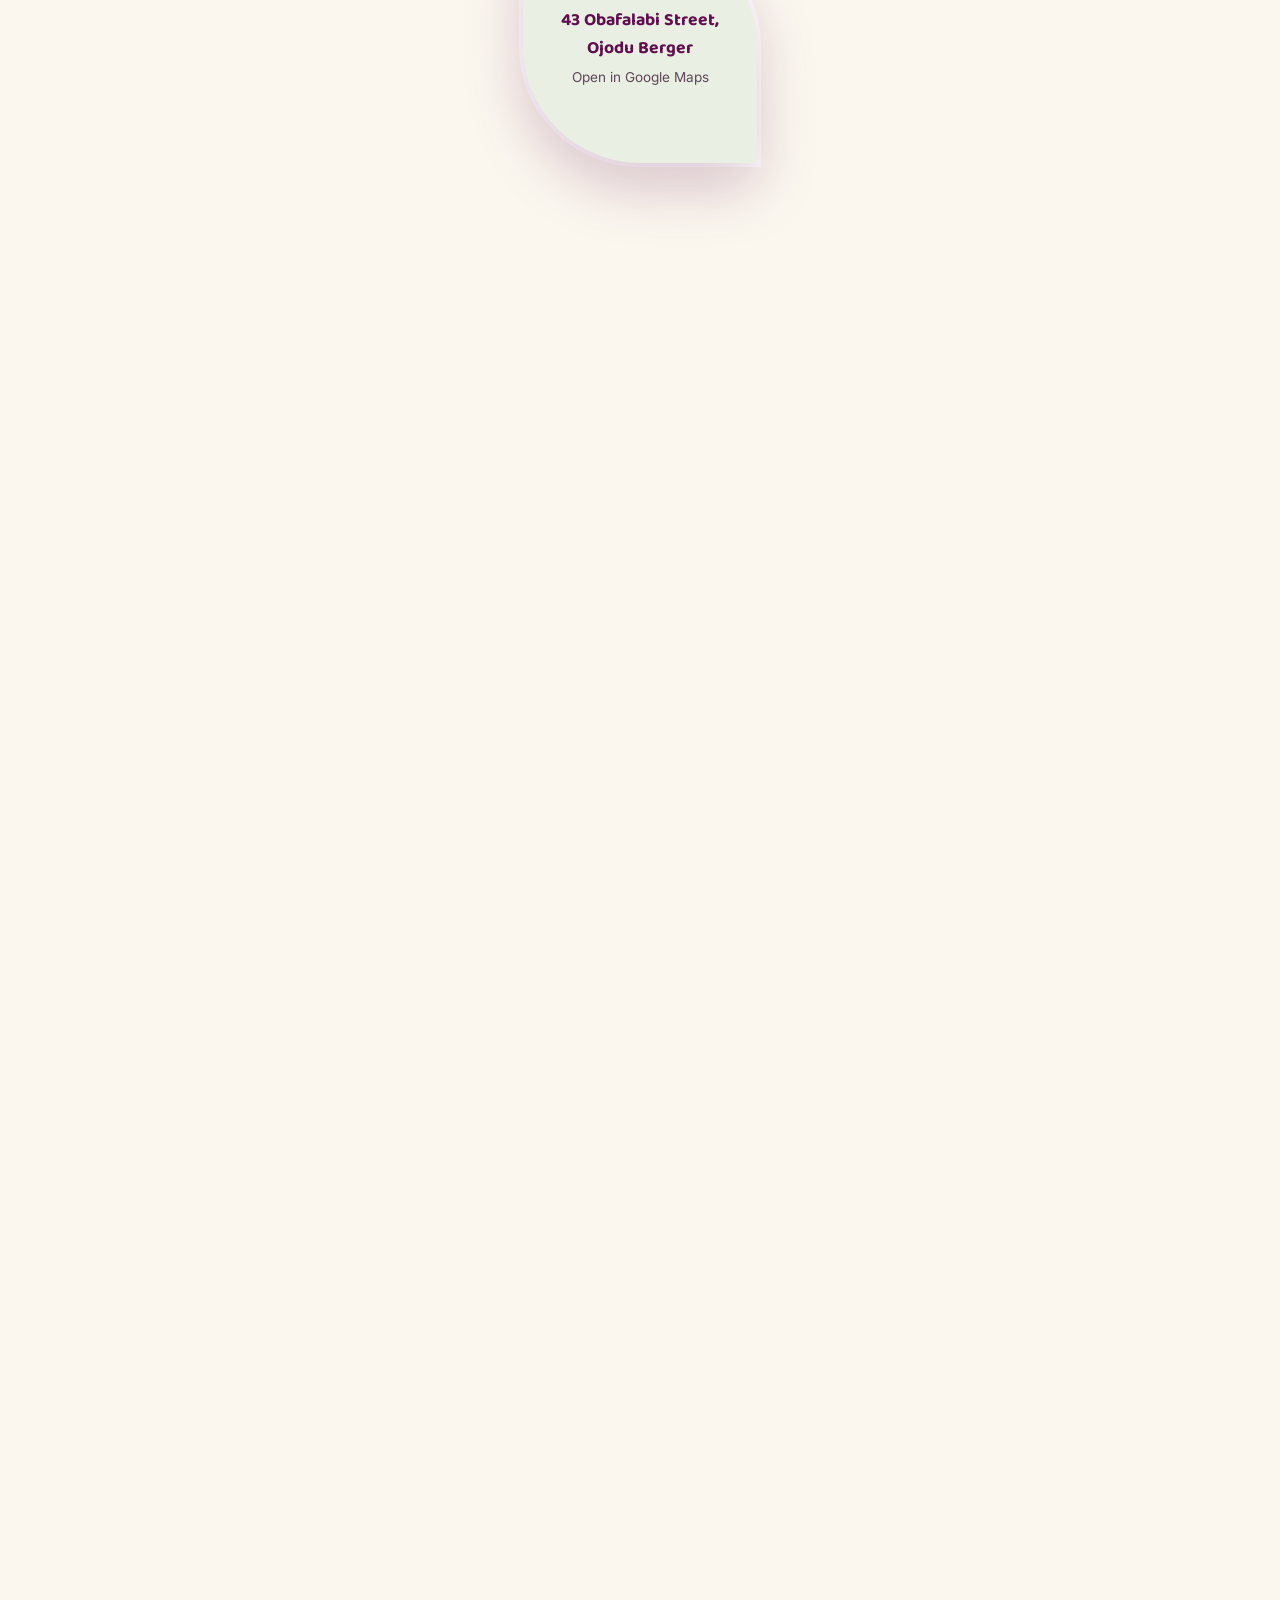
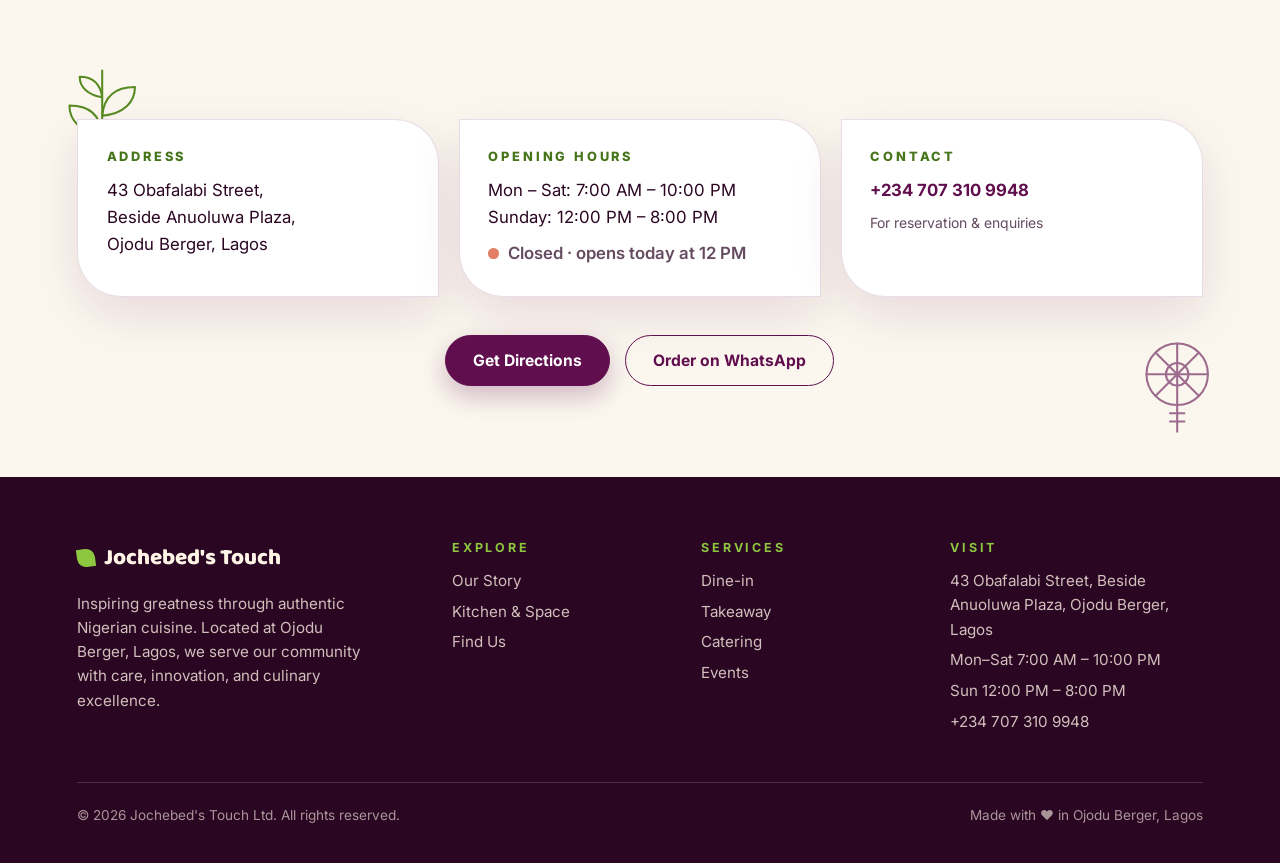
==== commit 59db6cae: "Add space photos, correct WhatsApp number - Graded lounge and match-night photos (shadows, colour ca" ====
--- a/index.html
+++ b/index.html
@@ -18,7 +18,7 @@
 <link rel="stylesheet" href="css/style.css">
 <script>(function(){var d=document.documentElement;d.className='js';try{var rm=matchMedia('(prefers-reduced-motion: reduce)').matches;
 var home=/(^|\/)(index\.html)?$/.test(location.pathname);if(true&&home&&!location.hash&&!rm&&!sessionStorage.getItem('jt-intro'))d.classList.add('intro')}catch(e){}})()</script>
-<script type="application/ld+json">{"@context":"https://schema.org","@type":"Restaurant","name":"Jochebed's Touch","servesCuisine":"Nigerian","telephone":"+2347077310948","address":{"@type":"PostalAddress","streetAddress":"43 Obafalabi Street, Beside Anuoluwa Plaza","addressLocality":"Ojodu Berger","addressRegion":"Lagos","addressCountry":"NG"},"openingHoursSpecification":[{"@type":"OpeningHoursSpecification","dayOfWeek":["Monday","Tuesday","Wednesday","Thursday","Friday","Saturday"],"opens":"07:00","closes":"22:00"},{"@type":"OpeningHoursSpecification","dayOfWeek":"Sunday","opens":"12:00","closes":"20:00"}]}</script>
+<script type="application/ld+json">{"@context":"https://schema.org","@type":"Restaurant","name":"Jochebed's Touch","servesCuisine":"Nigerian","telephone":"+2347073109948","address":{"@type":"PostalAddress","streetAddress":"43 Obafalabi Street, Beside Anuoluwa Plaza","addressLocality":"Ojodu Berger","addressRegion":"Lagos","addressCountry":"NG"},"openingHoursSpecification":[{"@type":"OpeningHoursSpecification","dayOfWeek":["Monday","Tuesday","Wednesday","Thursday","Friday","Saturday"],"opens":"07:00","closes":"22:00"},{"@type":"OpeningHoursSpecification","dayOfWeek":"Sunday","opens":"12:00","closes":"20:00"}]}</script>
 <style>:root{--ankara:url("data:image/svg+xml,%3Csvg%20xmlns%3D%27http%3A//www.w3.org/2000/svg%27%20width%3D%2796%27%20height%3D%2740%27%20viewBox%3D%270%200%2096%2040%27%3E%3Crect%20width%3D%2796%27%20height%3D%2740%27%20fill%3D%27%23600E4E%27/%3E%3Cg%20fill%3D%27%23F9E453%27%3E%3Ccircle%20cx%3D%2724%27%20cy%3D%2720%27%20r%3D%276%27/%3E%3Ccircle%20cx%3D%2772%27%20cy%3D%2720%27%20r%3D%276%27/%3E%3C/g%3E%3Cpath%20d%3D%27M48%206l10%2014-10%2014-10-14z%27%20fill%3D%27%23588B22%27/%3E%3Cg%20fill%3D%27%23E37F65%27%3E%3Ccircle%20cx%3D%270%27%20cy%3D%2720%27%20r%3D%274%27/%3E%3Ccircle%20cx%3D%2796%27%20cy%3D%2720%27%20r%3D%274%27/%3E%3C/g%3E%3Cpath%20d%3D%27M0%204h96M0%2036h96%27%20stroke%3D%27%23FFF4E6%27%20stroke-width%3D%271.5%27%20stroke-dasharray%3D%273%204%27%20fill%3D%27none%27/%3E%3C/svg%3E")}</style>
 </head>
 <body data-page="story">
@@ -53,7 +53,7 @@
 </header>
 <nav class="menu" aria-label="Mobile menu">
   <a href="index.html">Our Story</a><a href="kitchen.html">Kitchen &amp; Space</a><a href="index.html#find">Find Us</a>
-  <a href="https://wa.me/2347077310948?text=Hi%20Jochebed%27s%20Touch%2C%20I%27d%20like%20to%20place%20an%20order" target="_blank" rel="noopener" class="hl">Order on WhatsApp &rarr;</a>
+  <a href="https://wa.me/2347073109948?text=Hi%20Jochebed%27s%20Touch%2C%20I%27d%20like%20to%20place%20an%20order" target="_blank" rel="noopener" class="hl">Order on WhatsApp &rarr;</a>
 </nav>
 
 <main id="main">
@@ -66,7 +66,7 @@
     <h2 class="hero__tag" data-split="hero">Taste the <span class="hl">Moment</span> at Jochebed's Food Court</h2>
     <p class="lead" data-reveal style="--d:.5s">Real Nigerian dishes, a lounge to watch the match, and a kitchen that cooks for the neighborhood. Find us at Ojodu Berger.</p>
     <div class="hero__cta" data-reveal style="--d:.65s">
-      <a class="btn" data-magnetic target="_blank" rel="noopener" href="https://wa.me/2347077310948?text=Hi%20Jochebed%27s%20Touch%2C%20I%27d%20like%20to%20place%20an%20order">Order on WhatsApp</a>
+      <a class="btn" data-magnetic target="_blank" rel="noopener" href="https://wa.me/2347073109948?text=Hi%20Jochebed%27s%20Touch%2C%20I%27d%20like%20to%20place%20an%20order">Order on WhatsApp</a>
       <a class="btn btn--ghost" data-magnetic href="#find">Find Us</a>
     </div>
     <div class="stats" data-reveal style="--d:.8s">
@@ -182,11 +182,11 @@
   <div class="visit__grid">
     <div class="card" data-reveal><h4>Address</h4><p>43 Obafalabi Street,<br>Beside Anuoluwa Plaza,<br>Ojodu Berger, Lagos</p></div>
     <div class="card" data-reveal style="--d:.1s"><h4>Opening Hours</h4><p>Mon &ndash; Sat: 7:00 AM &ndash; 10:00 PM<br>Sunday: 12:00 PM &ndash; 8:00 PM</p><p class="status js-status" aria-live="polite"><i></i><span>Mon&ndash;Sat 7 AM &ndash; 10 PM &middot; Sun 12 PM &ndash; 8 PM</span></p></div>
-    <div class="card" data-reveal style="--d:.2s"><h4>Contact</h4><p><a href="tel:+2347077310948">+234 707 731 0948</a></p><small>For reservation &amp; enquiries</small></div>
+    <div class="card" data-reveal style="--d:.2s"><h4>Contact</h4><p><a href="tel:+2347073109948">+234 707 310 9948</a></p><small>For reservation &amp; enquiries</small></div>
   </div>
   <div class="visit__cta" data-reveal>
     <a class="btn" data-magnetic target="_blank" rel="noopener" href="https://www.google.com/maps/dir/?api=1&amp;destination=43+Obafalabi+Street,+Ojodu+Berger,+Lagos">Get Directions</a>
-    <a class="btn btn--ghost" data-magnetic target="_blank" rel="noopener" href="https://wa.me/2347077310948?text=Hi%20Jochebed%27s%20Touch%2C%20I%27d%20like%20to%20place%20an%20order">Order on WhatsApp</a>
+    <a class="btn btn--ghost" data-magnetic target="_blank" rel="noopener" href="https://wa.me/2347073109948?text=Hi%20Jochebed%27s%20Touch%2C%20I%27d%20like%20to%20place%20an%20order">Order on WhatsApp</a>
   </div>
 </section>
 </main>
@@ -196,11 +196,11 @@
       <p style="margin-top:1rem;max-width:30ch">Inspiring greatness through authentic Nigerian cuisine. Located at Ojodu Berger, Lagos, we serve our community with care, innovation, and culinary excellence.</p></div>
     <div><h5>Explore</h5><ul><li><a href="index.html">Our Story</a></li><li><a href="kitchen.html">Kitchen &amp; Space</a></li><li><a href="index.html#find">Find Us</a></li></ul></div>
     <div><h5>Services</h5><ul><li>Dine-in</li><li>Takeaway</li><li>Catering</li><li>Events</li></ul></div>
-    <div><h5>Visit</h5><ul><li>43 Obafalabi Street, Beside Anuoluwa Plaza, Ojodu Berger, Lagos</li><li>Mon&ndash;Sat 7:00 AM &ndash; 10:00 PM</li><li>Sun 12:00 PM &ndash; 8:00 PM</li><li><a href="tel:+2347077310948">+234 707 731 0948</a></li></ul></div>
+    <div><h5>Visit</h5><ul><li>43 Obafalabi Street, Beside Anuoluwa Plaza, Ojodu Berger, Lagos</li><li>Mon&ndash;Sat 7:00 AM &ndash; 10:00 PM</li><li>Sun 12:00 PM &ndash; 8:00 PM</li><li><a href="tel:+2347073109948">+234 707 310 9948</a></li></ul></div>
   </div>
   <div class="foot__base"><span>&copy; 2026 Jochebed's Touch Ltd. All rights reserved.</span><span>Made with &hearts; in Ojodu Berger, Lagos</span></div>
 </footer>
-<a class="fab" target="_blank" rel="noopener" href="https://wa.me/2347077310948?text=Hi%20Jochebed%27s%20Touch%2C%20I%27d%20like%20to%20place%20an%20order" aria-label="Order on WhatsApp"><svg viewBox="0 0 24 24" fill="currentColor" aria-hidden="true"><path d="M4 3h16a2 2 0 0 1 2 2v11a2 2 0 0 1-2 2H9.5L4 22v-4a2 2 0 0 1-2-2V5a2 2 0 0 1 2-2zm4 6v2h8V9H8zm0 4v2h5v-2H8z"/></svg><span>Order on WhatsApp</span></a>
+<a class="fab" target="_blank" rel="noopener" href="https://wa.me/2347073109948?text=Hi%20Jochebed%27s%20Touch%2C%20I%27d%20like%20to%20place%20an%20order" aria-label="Order on WhatsApp"><svg viewBox="0 0 24 24" fill="currentColor" aria-hidden="true"><path d="M4 3h16a2 2 0 0 1 2 2v11a2 2 0 0 1-2 2H9.5L4 22v-4a2 2 0 0 1-2-2V5a2 2 0 0 1 2-2zm4 6v2h8V9H8zm0 4v2h5v-2H8z"/></svg><span>Order on WhatsApp</span></a>
 <script src="js/gl.js"></script><script src="js/intro.js"></script><script src="js/app.js"></script>
 </body>
 </html>
--- a/css/style.css
+++ b/css/style.css
@@ -250,7 +250,8 @@
 .space__head p{color:var(--muted);max-width:34rem;margin-top:1.2rem;font-size:1.1rem}
 .space__grid{display:grid;grid-template-columns:1.25fr 1fr;gap:2vw;margin-top:5vh;align-items:start}
 .shot{position:relative;margin:0}
-.shot .leaf-frame{--lr:20%;aspect-ratio:4/5;box-shadow:var(--shadow)}
+.shot .leaf-frame{--lr:20%;aspect-ratio:5/4;box-shadow:var(--shadow)}
+.shot:nth-child(2) img{object-position:62% 50%}
 .shot:nth-child(2){margin-top:12vh}
 .shot figcaption{margin-top:.8rem;font:800 1.2rem var(--head);color:var(--amethyst)}
 .gallery{padding:6vh 6vw 4vh;max-width:1380px;margin:0 auto}
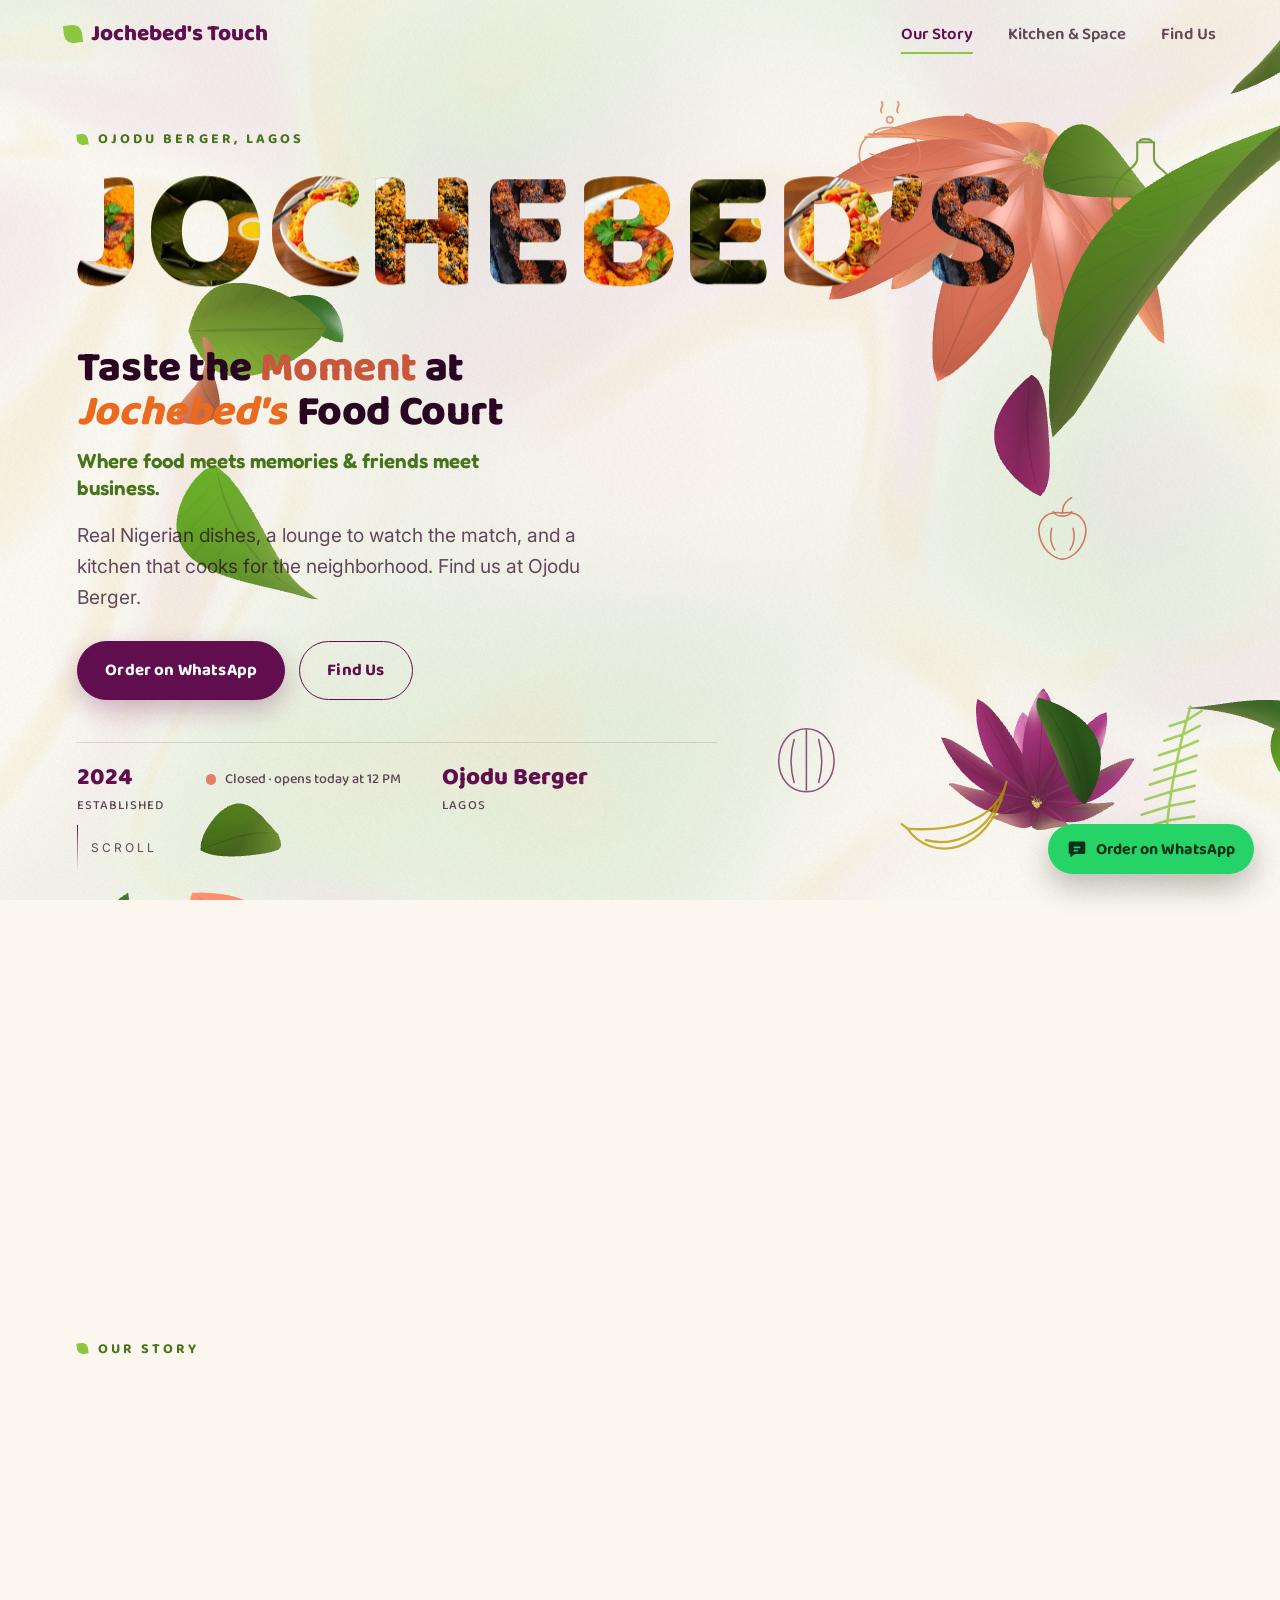
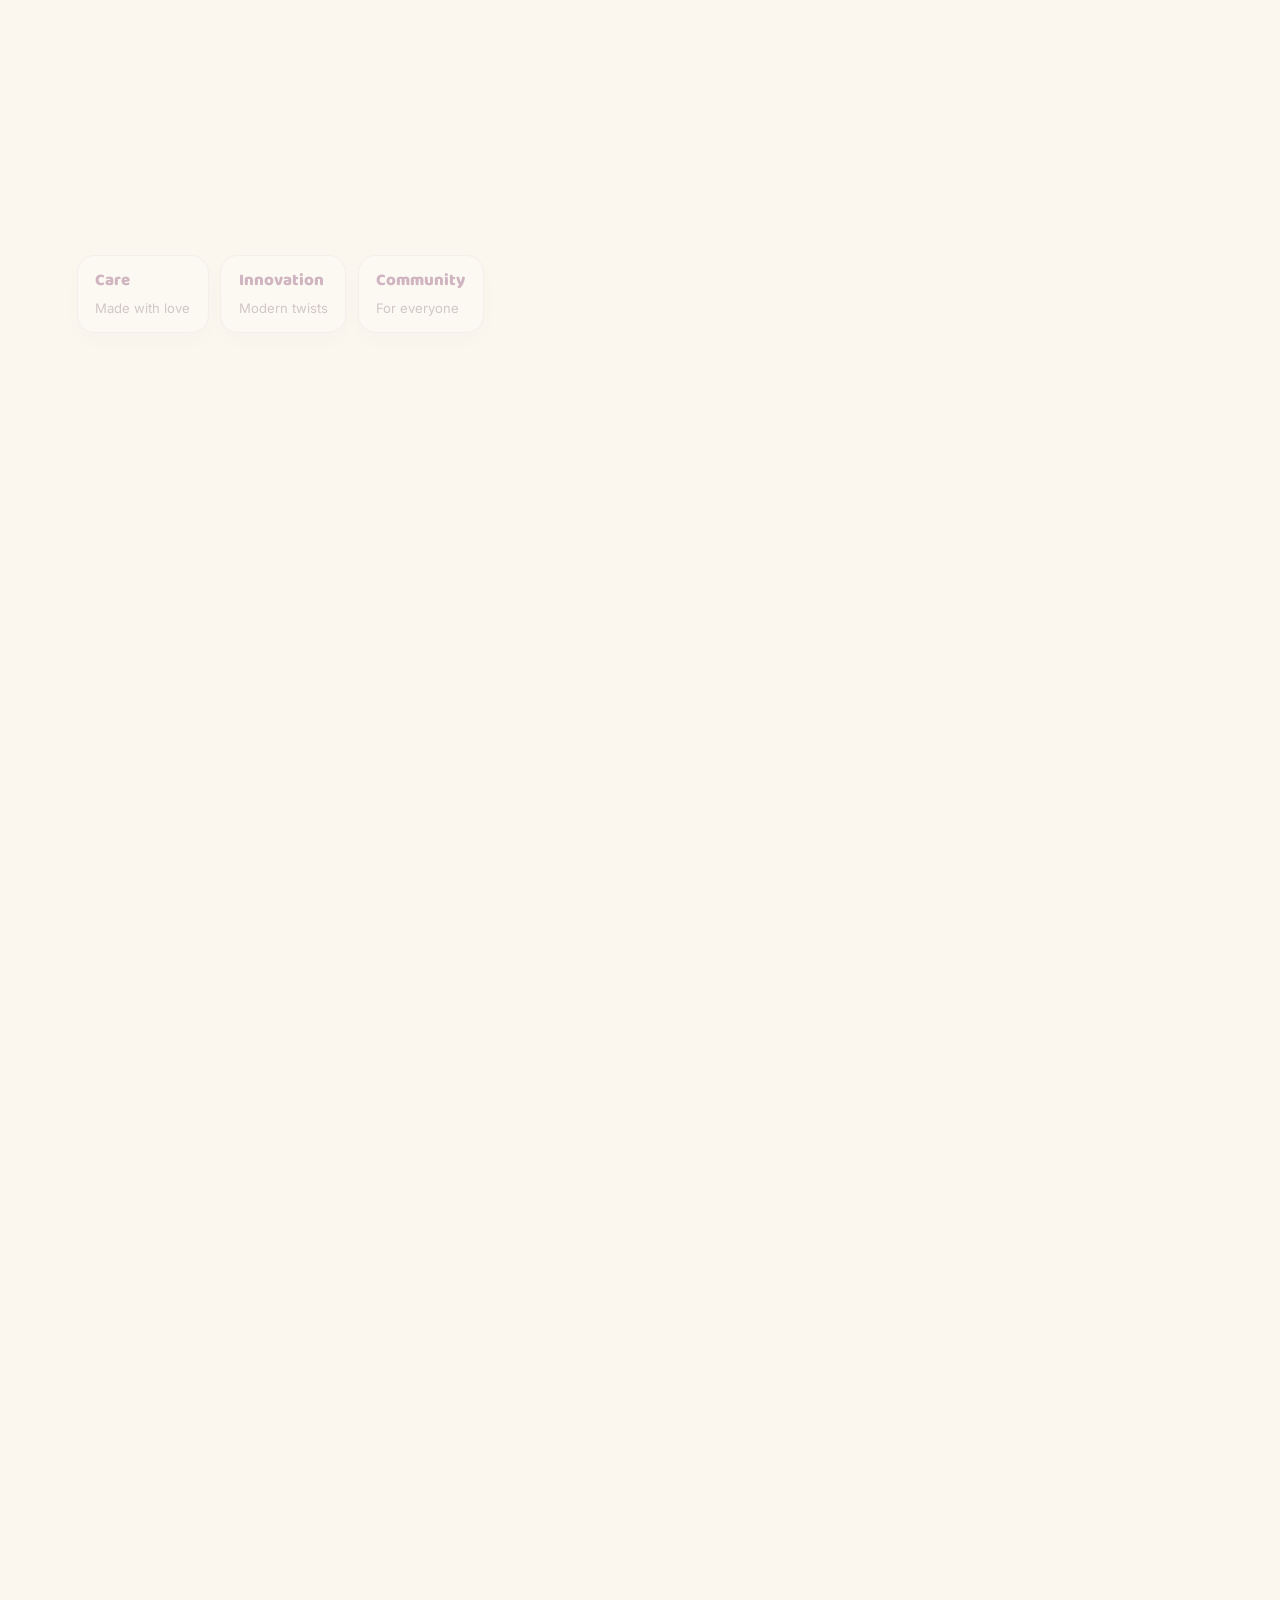
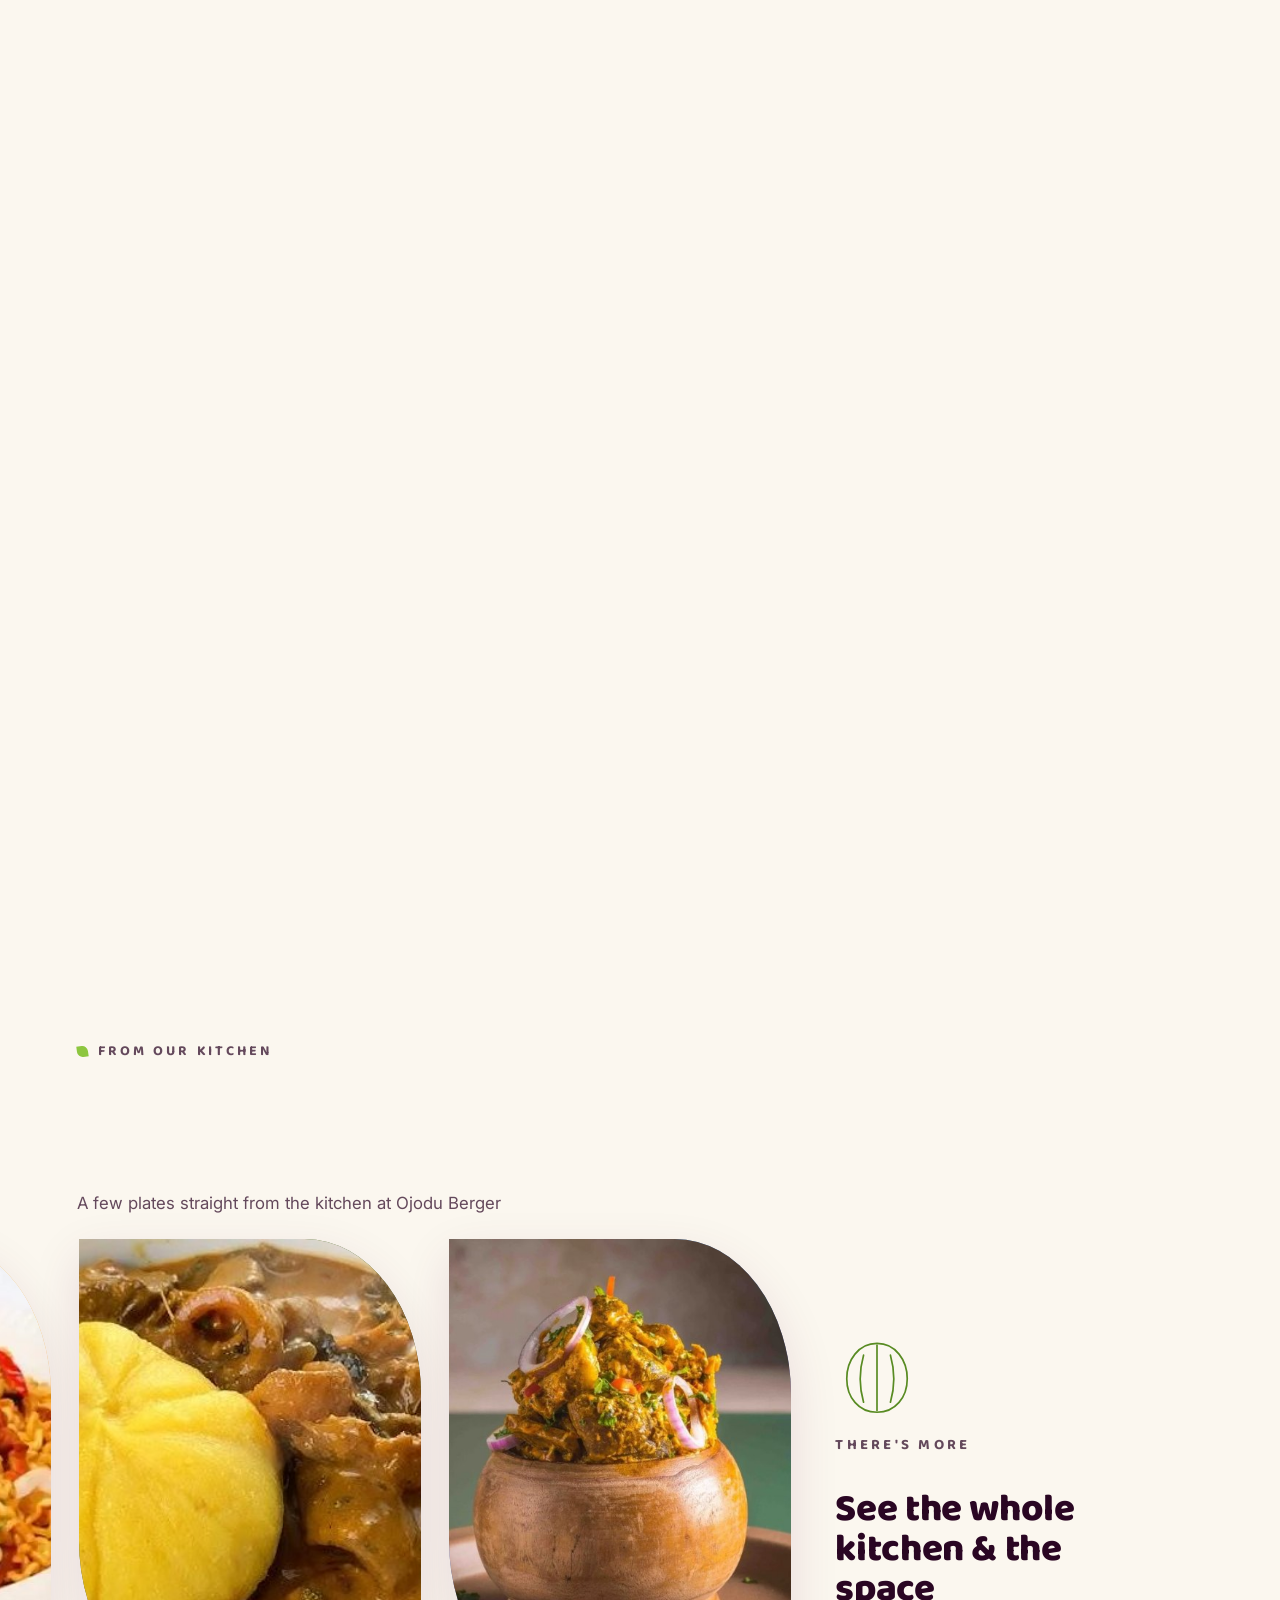
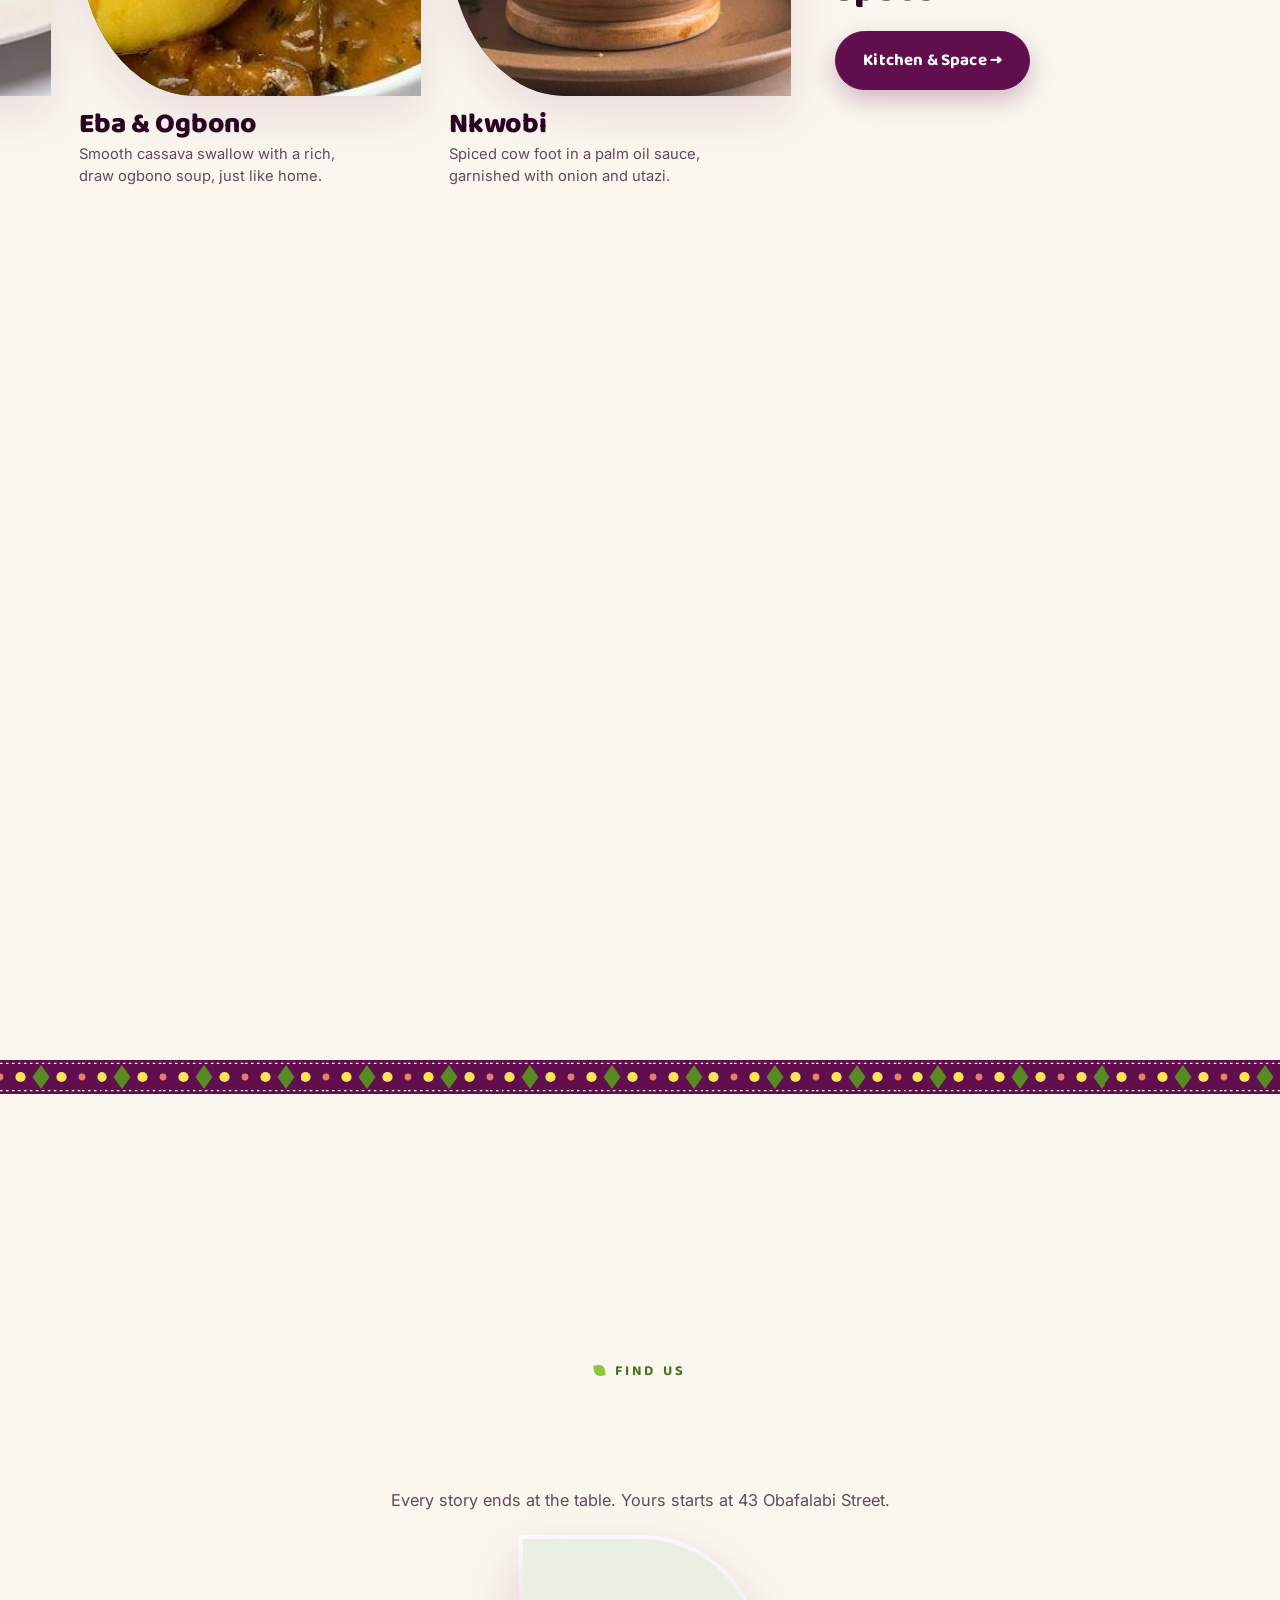
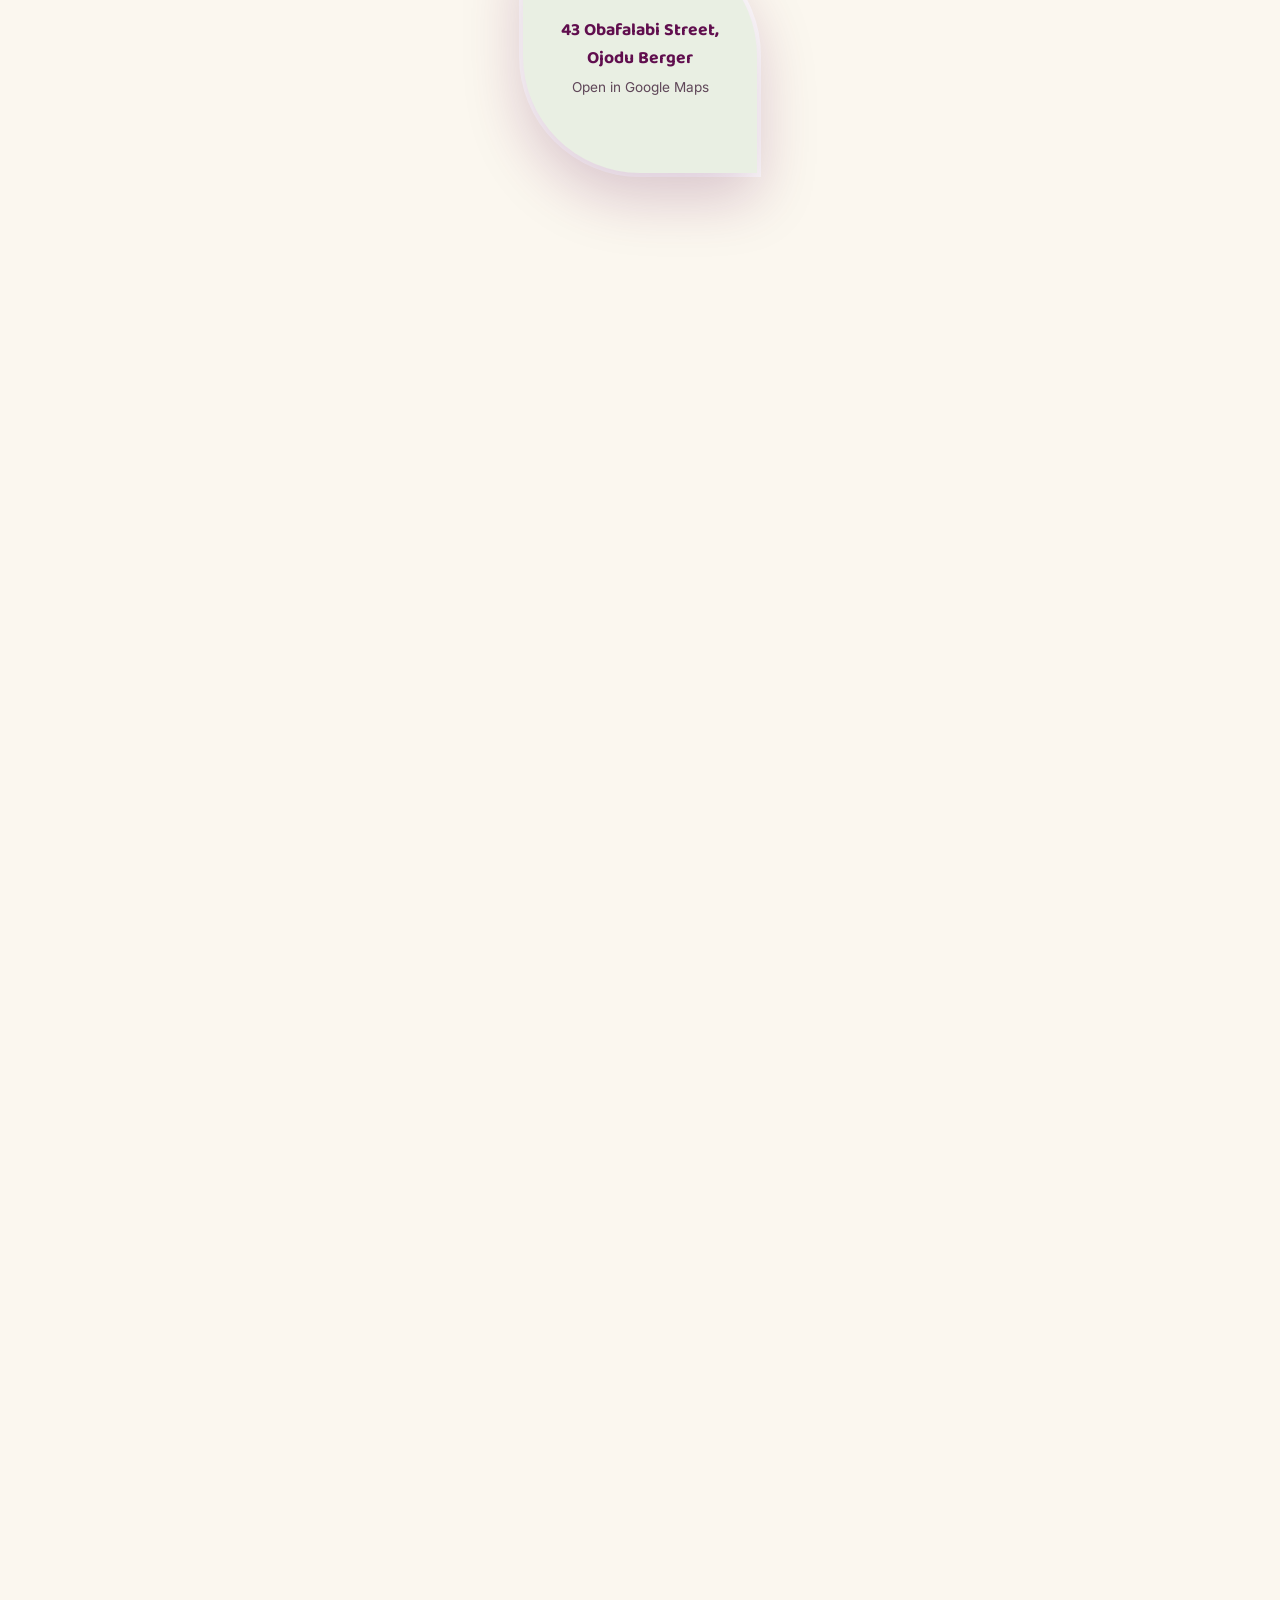
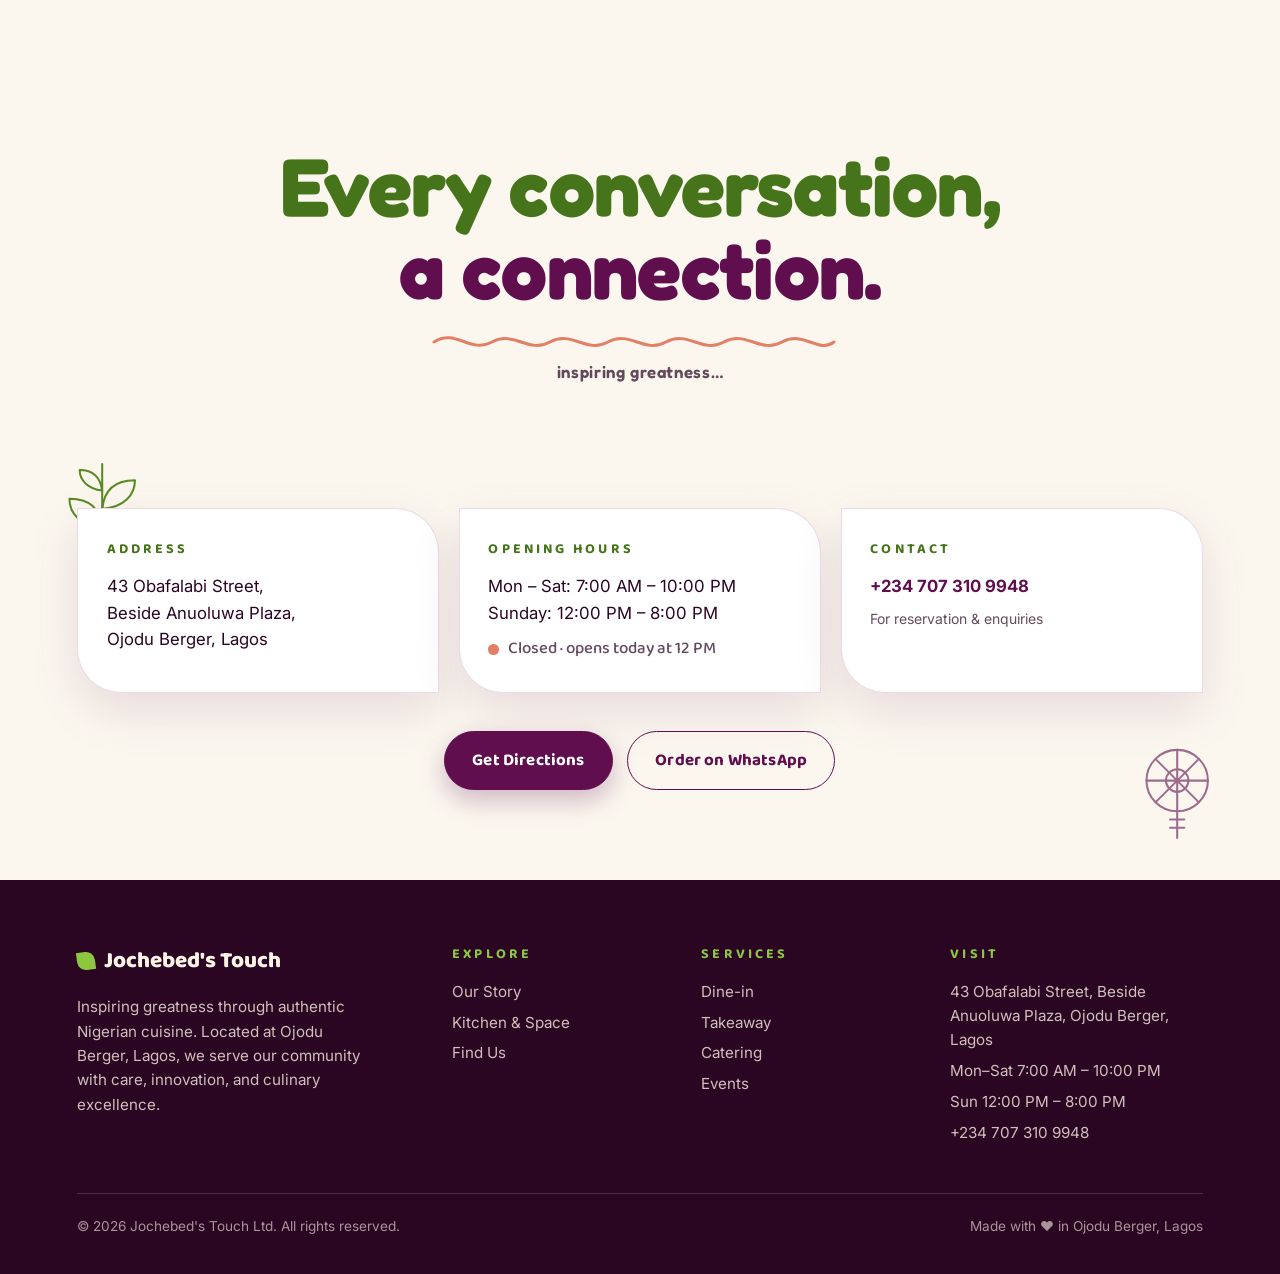
==== commit 57545dd5: "Use flyer phrases and brand fonts - Hero tagline "Where food meets memories & friends meet business." ====
--- a/index.html
+++ b/index.html
@@ -14,7 +14,7 @@
 <link rel="icon" href="favicon.svg" type="image/svg+xml"><link rel="icon" href="favicon-32.png" sizes="32x32" type="image/png">
 <link rel="apple-touch-icon" href="apple-touch-icon.png"><link rel="manifest" href="site.webmanifest">
 <link rel="preconnect" href="https://fonts.googleapis.com"><link rel="preconnect" href="https://fonts.gstatic.com" crossorigin>
-<link rel="stylesheet" href="https://fonts.googleapis.com/css2?family=Baloo+2:wght@600;700;800&family=Inter:wght@400;600;700&display=swap">
+<link rel="stylesheet" href="https://fonts.googleapis.com/css2?family=Baloo+2:wght@500;600;700;800&family=Fredoka:wght@500;600;700&family=Inter:wght@400;600;700&display=swap">
 <link rel="stylesheet" href="css/style.css">
 <script>(function(){var d=document.documentElement;d.className='js';try{var rm=matchMedia('(prefers-reduced-motion: reduce)').matches;
 var home=/(^|\/)(index\.html)?$/.test(location.pathname);if(true&&home&&!location.hash&&!rm&&!sessionStorage.getItem('jt-intro'))d.classList.add('intro')}catch(e){}})()</script>
@@ -63,7 +63,8 @@
   <div class="hero__inner">
     <p class="eyebrow"><span class="leaf-glyph"></span>Ojodu Berger, Lagos</p>
     <h1 class="photo-word" aria-label="Jochebed's"><span class="lw" style="--i:0"><span class="ltr">J</span></span><span class="lw" style="--i:1"><span class="ltr">O</span></span><span class="lw" style="--i:2"><span class="ltr">C</span></span><span class="lw" style="--i:3"><span class="ltr">H</span></span><span class="lw" style="--i:4"><span class="ltr">E</span></span><span class="lw" style="--i:5"><span class="ltr">B</span></span><span class="lw" style="--i:6"><span class="ltr">E</span></span><span class="lw" style="--i:7"><span class="ltr">D</span></span><span class="lw" style="--i:8"><span class="ltr ltr--mark">&rsquo;</span></span><span class="lw" style="--i:9"><span class="ltr">S</span></span></h1>
-    <h2 class="hero__tag" data-split="hero">Taste the <span class="hl">Moment</span> at Jochebed's Food Court</h2>
+    <h2 class="hero__tag" data-split="hero">Taste the <span class="hl">Moment</span> at <span class="jb">Jochebed's</span> Food Court</h2>
+    <p class="tagline" data-reveal style="--d:.4s">Where food meets memories &amp; friends meet business.</p>
     <p class="lead" data-reveal style="--d:.5s">Real Nigerian dishes, a lounge to watch the match, and a kitchen that cooks for the neighborhood. Find us at Ojodu Berger.</p>
     <div class="hero__cta" data-reveal style="--d:.65s">
       <a class="btn" data-magnetic target="_blank" rel="noopener" href="https://wa.me/2347073109948?text=Hi%20Jochebed%27s%20Touch%2C%20I%27d%20like%20to%20place%20an%20order">Order on WhatsApp</a>
@@ -177,6 +178,11 @@
   </div>
 </section>
 
+<section class="statement" aria-label="Our motto">
+  <p class="stmt" data-reveal><span>Every conversation,</span> <b>a connection.</b></p>
+  <svg class="squig" viewBox="0 0 420 24" aria-hidden="true"><path d="M4 14c22-14 36 12 58 0s36 12 58 0 36 12 58 0 36 12 58 0 36 12 58 0 36 12 58 0 36 12 52 0"/></svg>
+  <p class="insp" data-reveal>inspiring greatness&hellip;</p>
+</section>
 <section data-chapter="Visit Us" class="visit">
   <svg class="doodle vd a" viewBox="0 0 100 100" aria-hidden="true" ><use href="#d-sprig"/></svg><svg class="doodle vd b" viewBox="0 0 100 100" aria-hidden="true" ><use href="#d-fan"/></svg>
   <div class="visit__grid">
--- a/css/style.css
+++ b/css/style.css
@@ -5,6 +5,8 @@
   --card:#fff; --line:rgba(96,14,78,.14); --shadow:0 18px 50px rgba(96,14,78,.12);
   --ease:cubic-bezier(.22,1,.36,1);
   --head:'Baloo 2','Baloo Bhai 2',ui-rounded,'Trebuchet MS',system-ui,sans-serif;
+  --fun:'Fredoka','Baloo 2',ui-rounded,system-ui,sans-serif;
+  --orange:#EA6A1F;
   --body:'Inter',system-ui,-apple-system,'Segoe UI',Roboto,sans-serif;
 }
 *,*::before,*::after{box-sizing:border-box}
@@ -373,3 +375,21 @@
   .story__grid{padding-inline:7vw}
   .page-hero,.hero{margin-bottom:0}
 }
+
+/* ---------- brand type (from the client flyer): Baloo 2 for UI + Jochebed's, Fredoka for the motto ---------- */
+.btn{font-family:var(--head);font-weight:700;font-size:1.06rem;letter-spacing:.01em}
+.nav__links a{font-family:var(--head);font-weight:600;font-size:1.05rem}
+.eyebrow,.card h4,.foot h5,.dish__no,.step .no,.chapter,.intro__ui{font-family:var(--head)}
+.eyebrow{font-weight:700;font-size:.88rem}
+.card h4,.foot h5{font-weight:700;font-size:.88rem}
+.chips span,.status,.stats span{font-family:var(--head);font-weight:500}
+.fab{font-family:var(--head);font-weight:700;font-size:1rem}
+.menu a.hl{font-family:var(--head)}
+.jb{font-style:italic;color:var(--orange);font-weight:800;padding-right:.06em}
+.tagline{font:600 clamp(1.05rem,1.6vw,1.4rem)/1.3 var(--fun);color:var(--pear-d);margin-top:.9rem;max-width:30rem}
+.statement{position:relative;text-align:center;padding:10vh 6vw 6vh;overflow:hidden}
+.stmt{font:700 clamp(2.1rem,6.4vw,5.4rem)/1.02 var(--fun);color:var(--pear-d);transform:rotate(-2deg);letter-spacing:-.01em}
+.stmt b{display:inline-block;color:var(--amethyst);font-weight:700}
+.squig{width:min(420px,60vw);margin:1.1rem auto 0;fill:none;stroke:var(--coral);stroke-width:3;stroke-linecap:round}
+.insp{font:600 1.05rem var(--fun);color:var(--muted);margin-top:.6rem;letter-spacing:.04em}
+@media (max-width:900px){.statement{margin:14px 3vw;border-radius:0 48px 0 48px;background:rgba(255,241,184,.5);padding:7vh 6vw}.stmt{transform:rotate(-1.5deg)}}
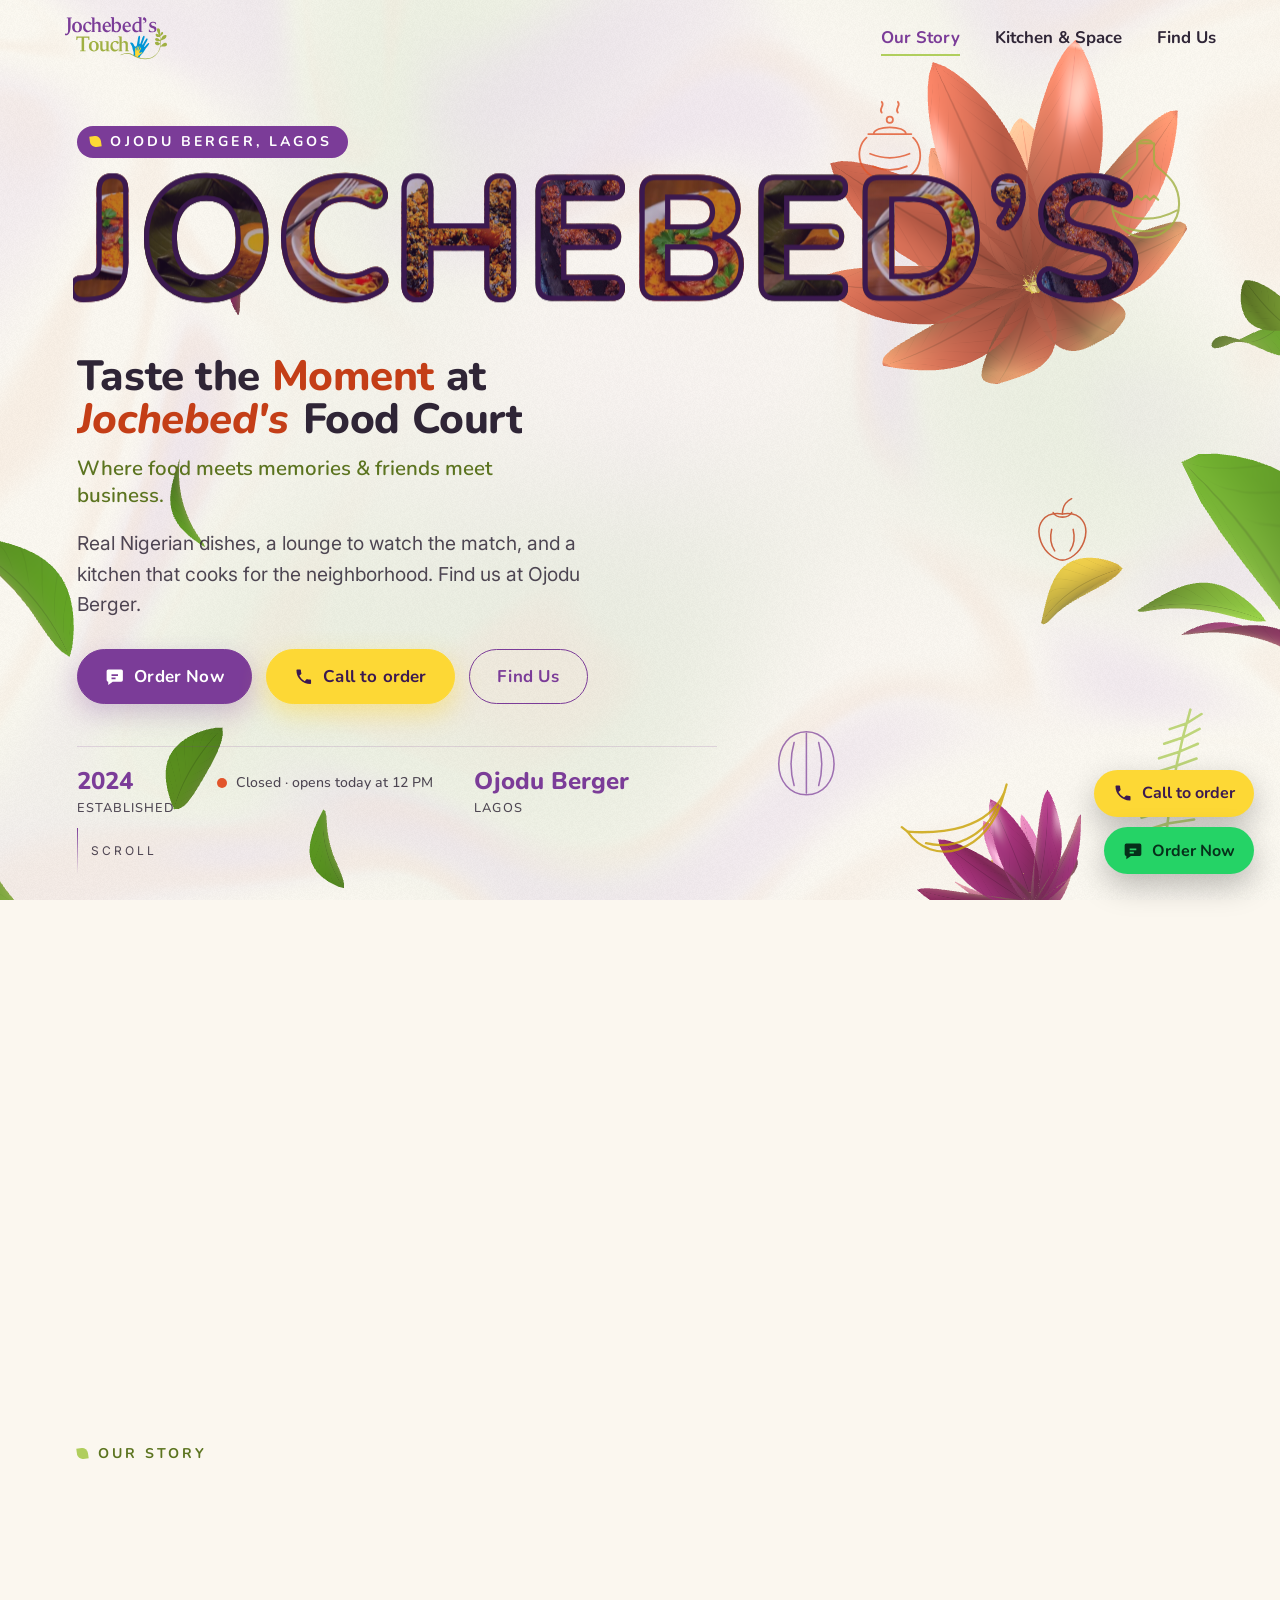
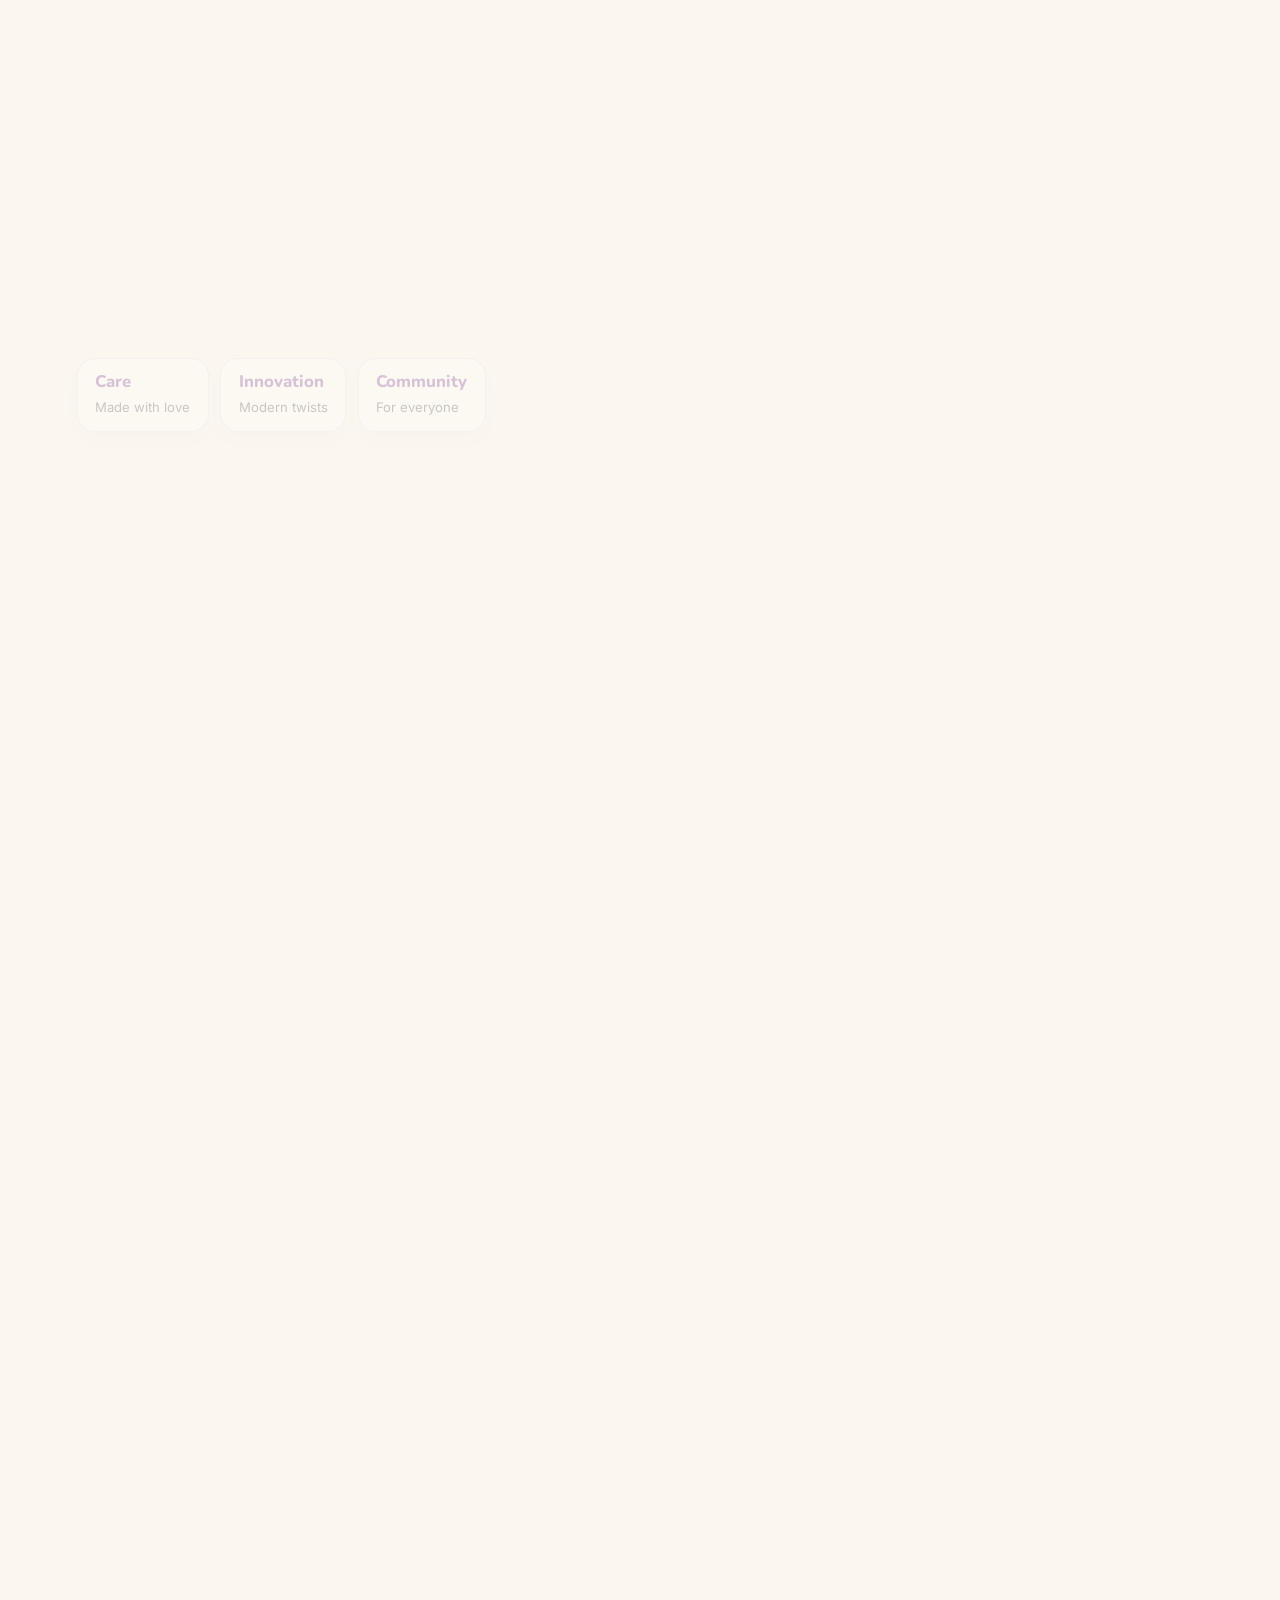
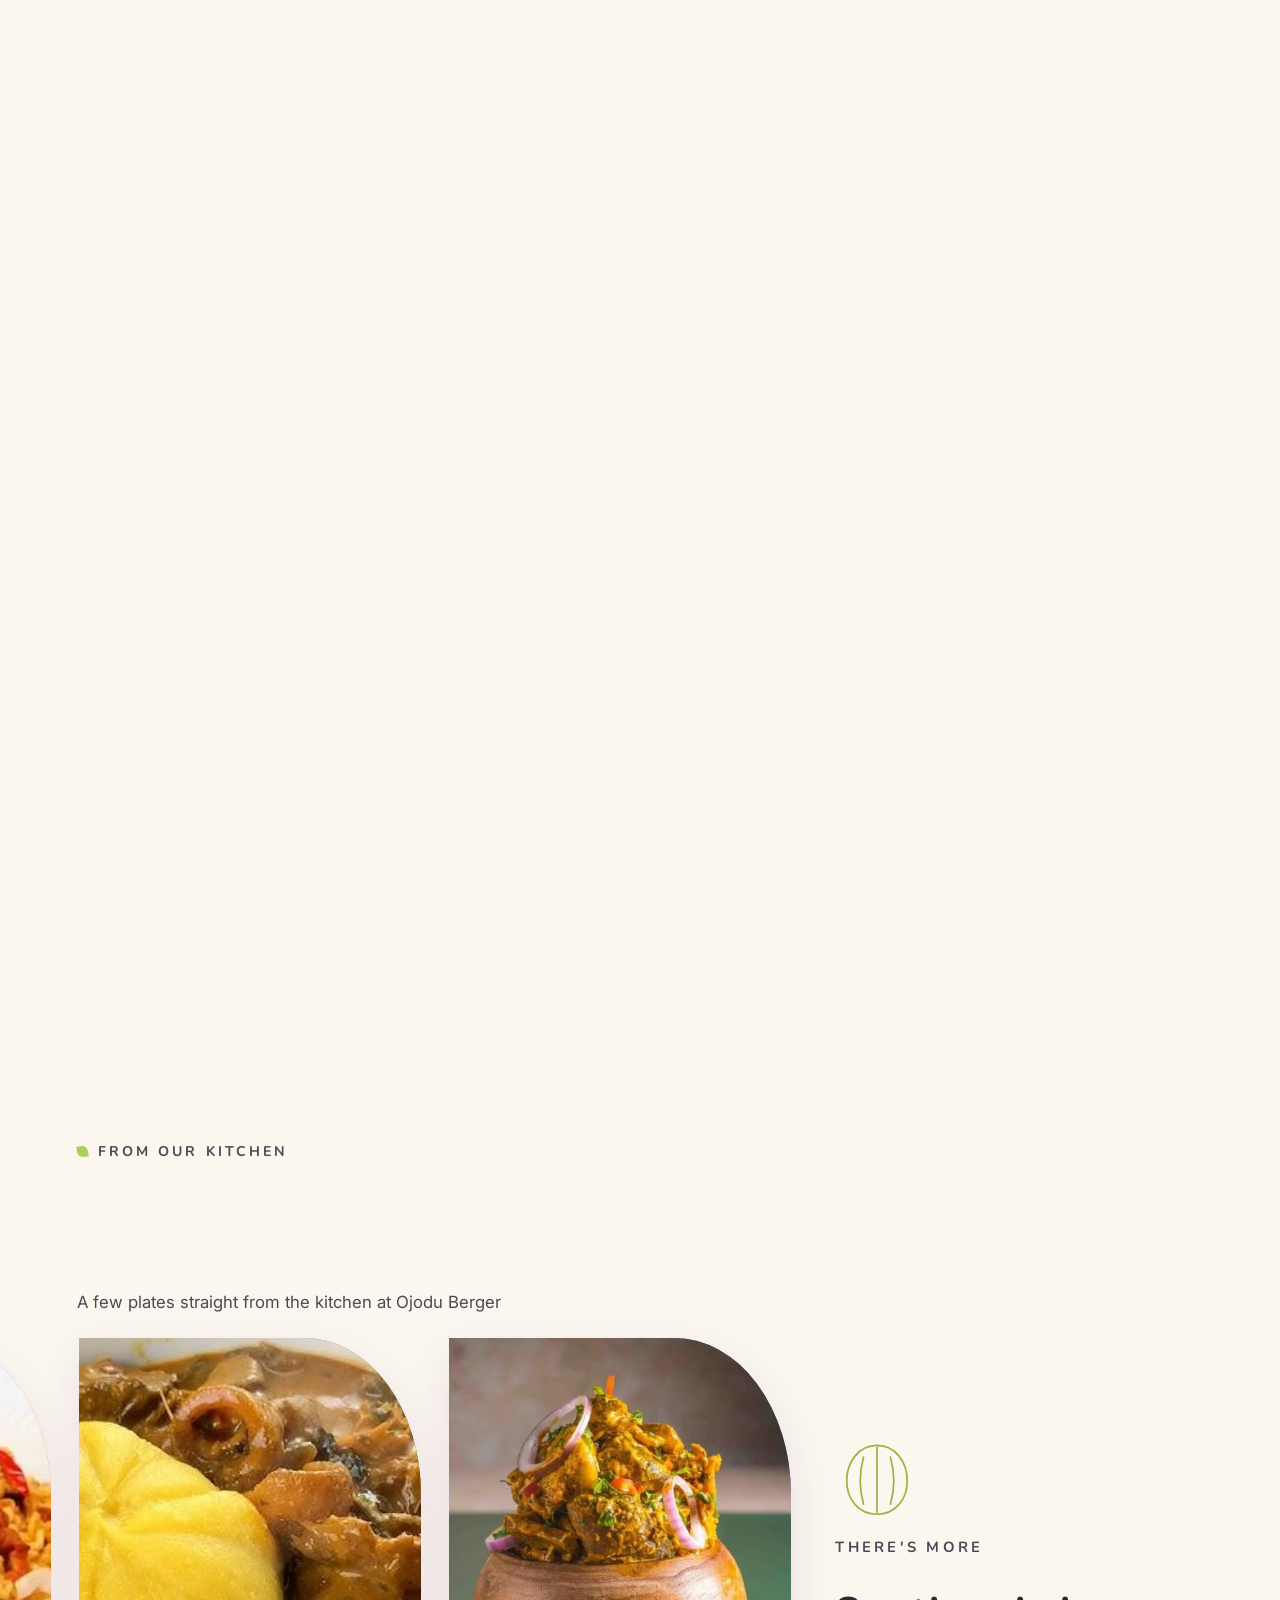
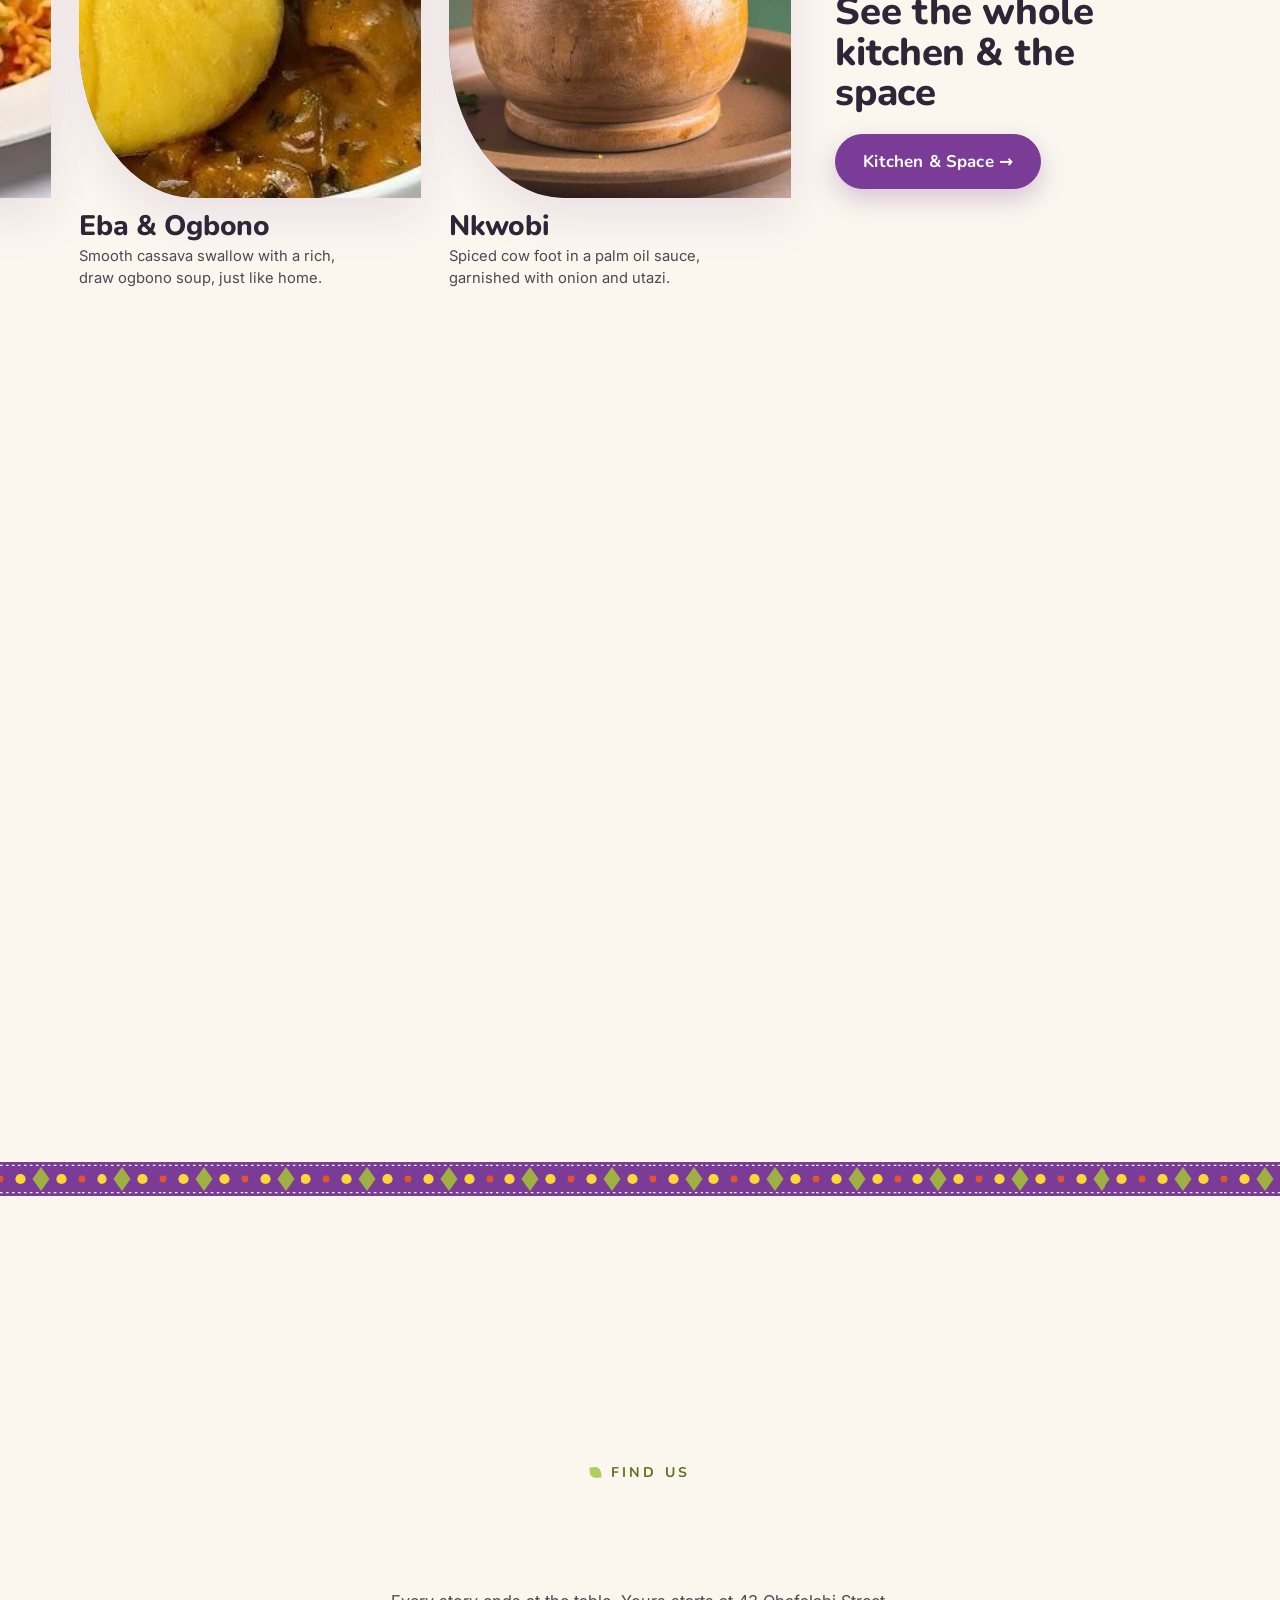
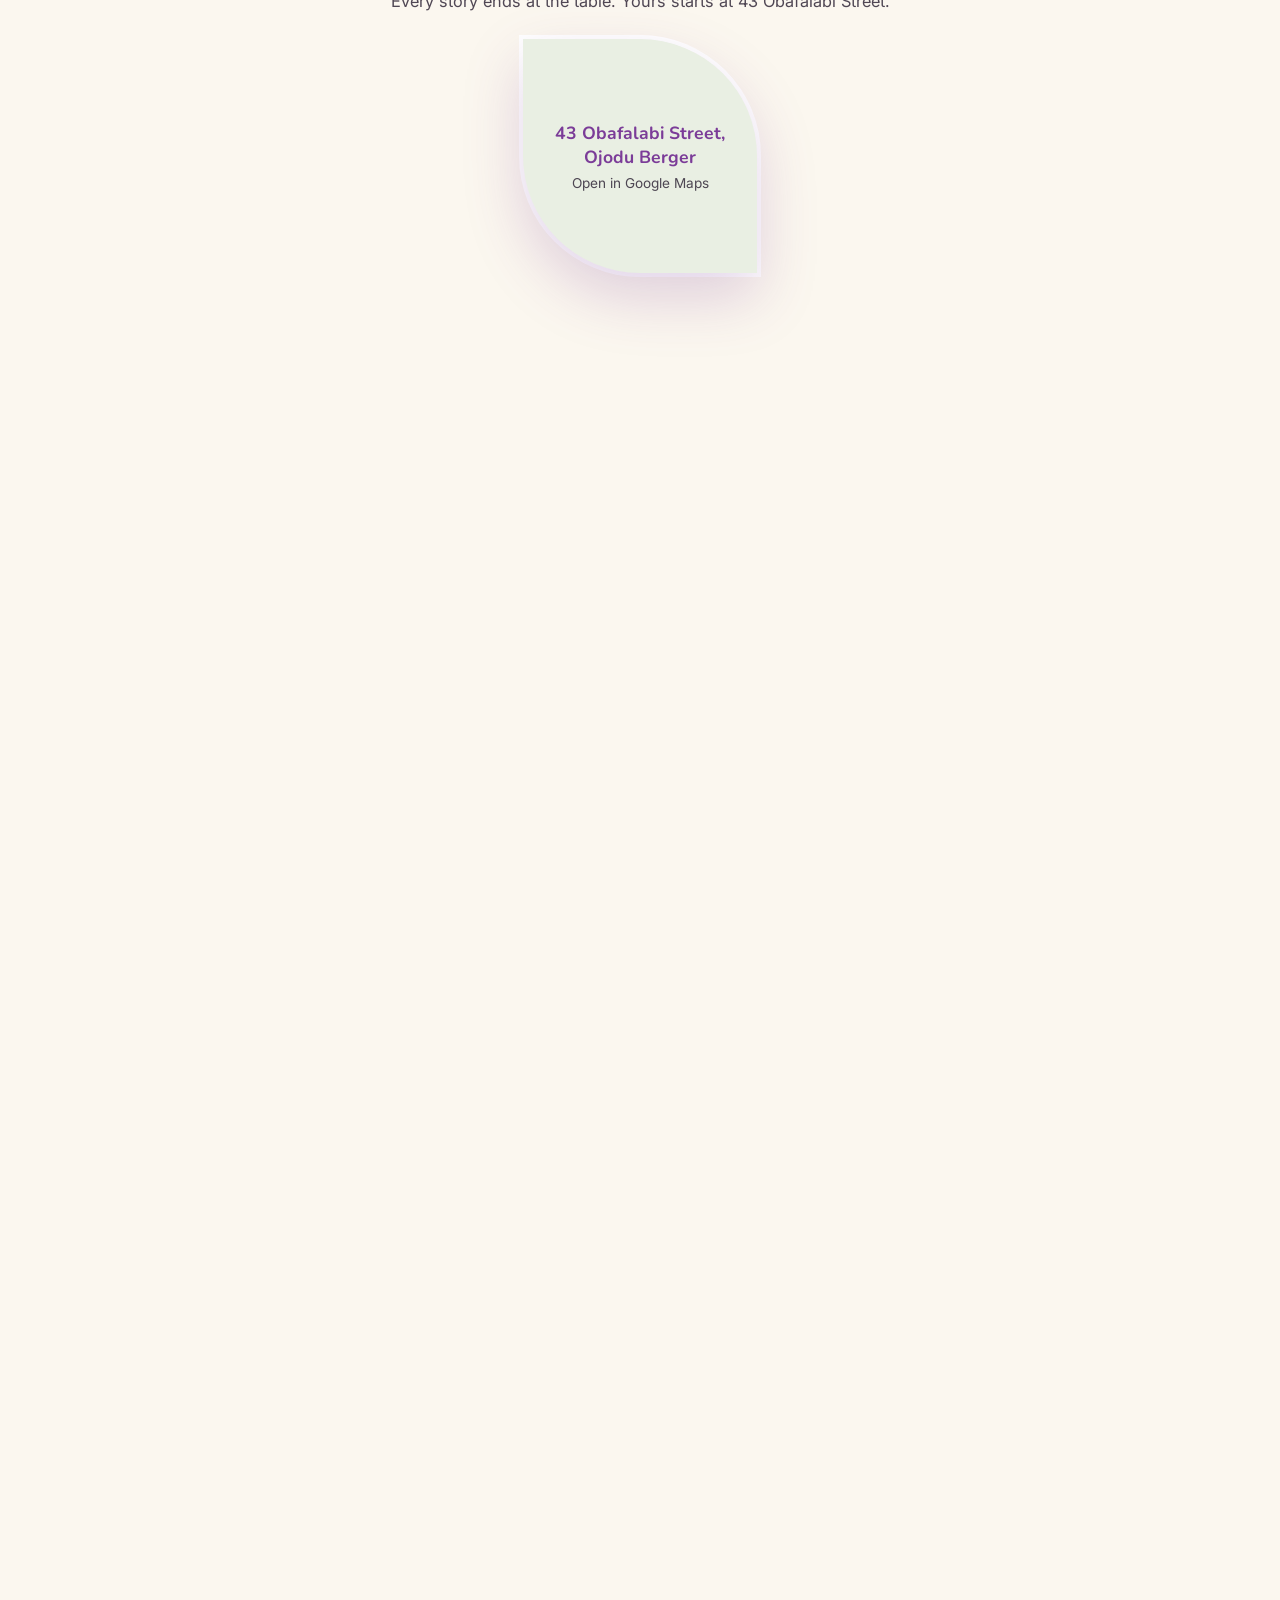
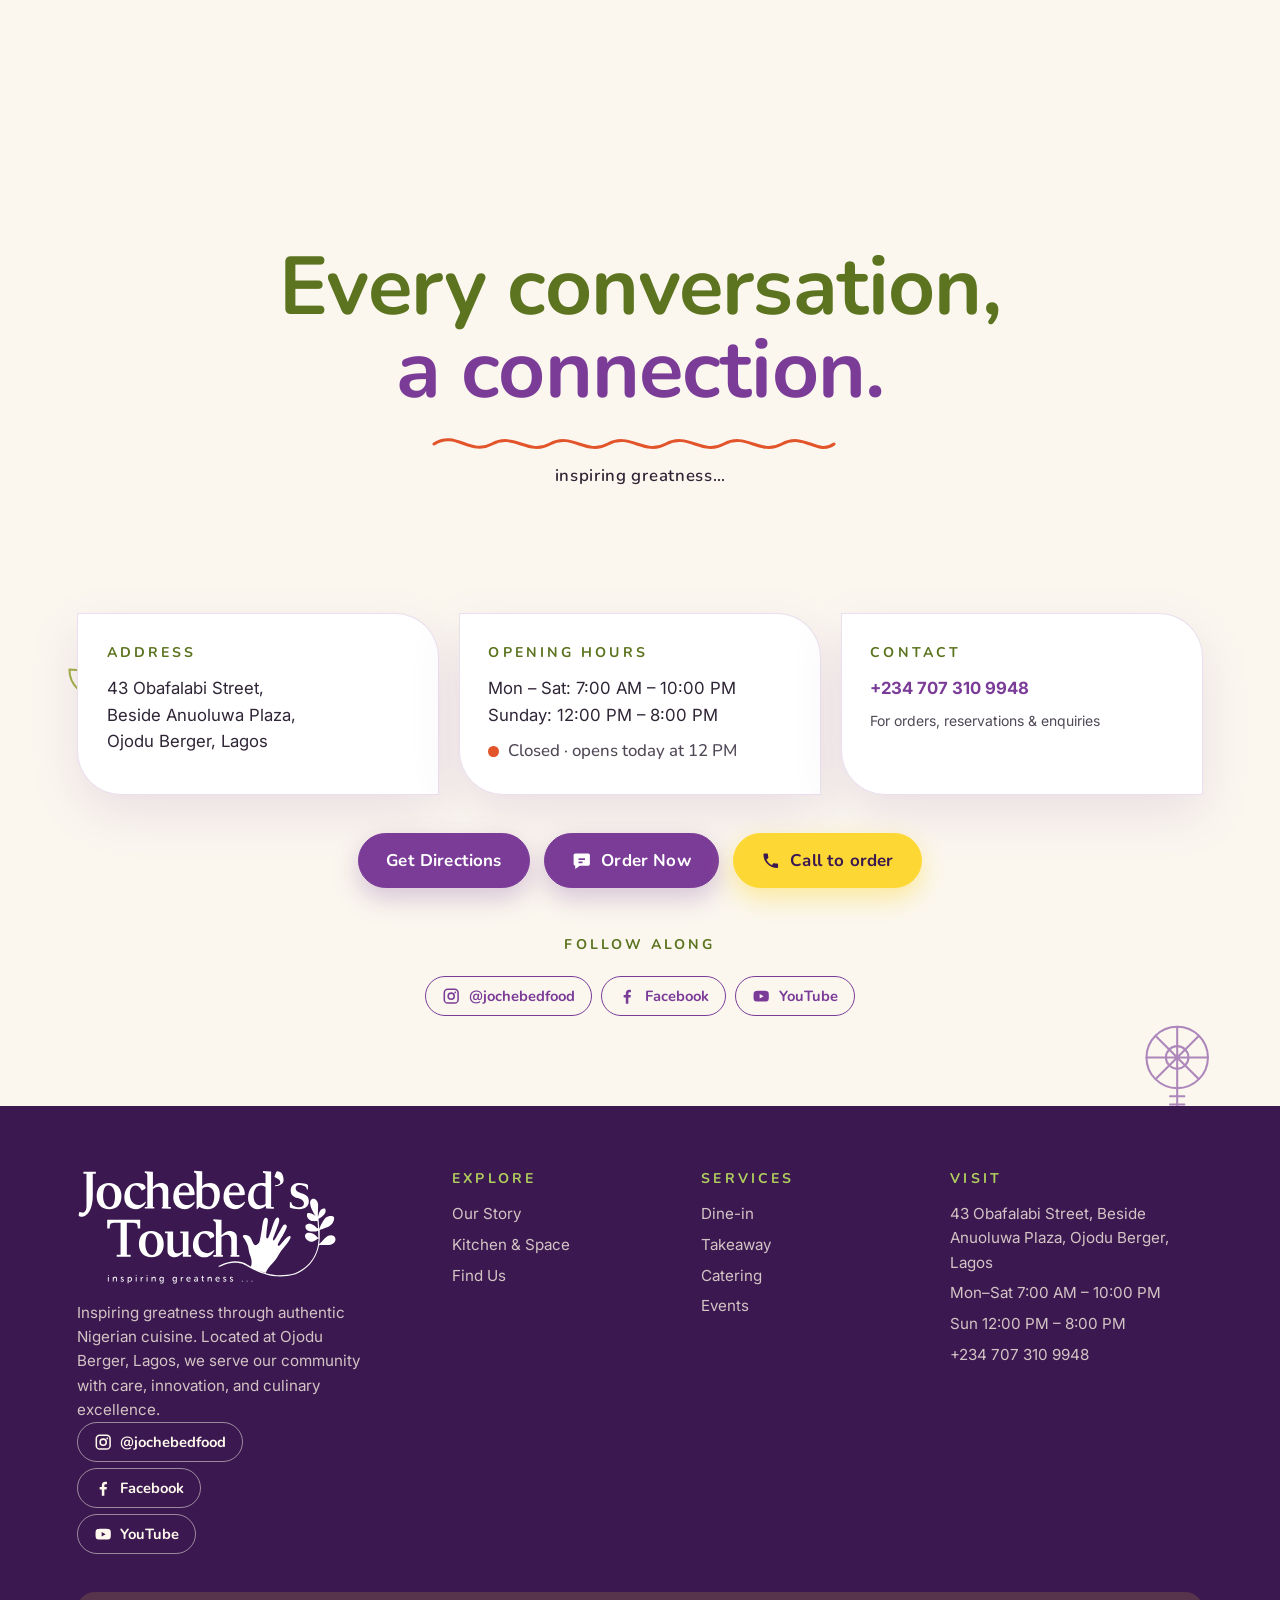
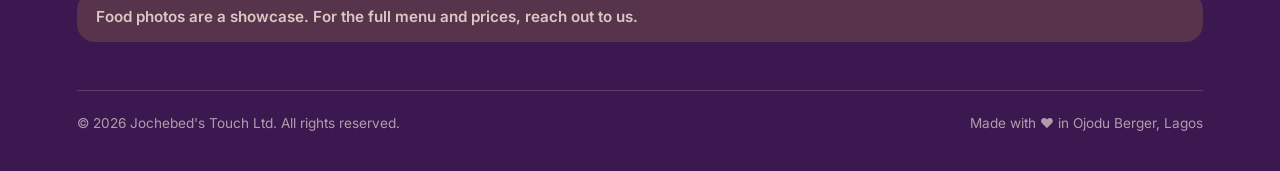
==== commit 2fe2ee03: "Brand guideline pass: real logo, brand palette, legible hero, two-route ordering, socials - Use the " ====
--- a/index.html
+++ b/index.html
@@ -14,15 +14,15 @@
 <link rel="icon" href="favicon.svg" type="image/svg+xml"><link rel="icon" href="favicon-32.png" sizes="32x32" type="image/png">
 <link rel="apple-touch-icon" href="apple-touch-icon.png"><link rel="manifest" href="site.webmanifest">
 <link rel="preconnect" href="https://fonts.googleapis.com"><link rel="preconnect" href="https://fonts.gstatic.com" crossorigin>
-<link rel="stylesheet" href="https://fonts.googleapis.com/css2?family=Baloo+2:wght@500;600;700;800&family=Fredoka:wght@500;600;700&family=Inter:wght@400;600;700&display=swap">
+<link rel="stylesheet" href="https://fonts.googleapis.com/css2?family=Nunito:wght@500;600;700;800;900&family=Inter:wght@400;600;700&display=swap">
 <link rel="stylesheet" href="css/style.css">
 <script>(function(){var d=document.documentElement;d.className='js';try{var rm=matchMedia('(prefers-reduced-motion: reduce)').matches;
 var home=/(^|\/)(index\.html)?$/.test(location.pathname);if(true&&home&&!location.hash&&!rm&&!sessionStorage.getItem('jt-intro'))d.classList.add('intro')}catch(e){}})()</script>
-<script type="application/ld+json">{"@context":"https://schema.org","@type":"Restaurant","name":"Jochebed's Touch","servesCuisine":"Nigerian","telephone":"+2347073109948","address":{"@type":"PostalAddress","streetAddress":"43 Obafalabi Street, Beside Anuoluwa Plaza","addressLocality":"Ojodu Berger","addressRegion":"Lagos","addressCountry":"NG"},"openingHoursSpecification":[{"@type":"OpeningHoursSpecification","dayOfWeek":["Monday","Tuesday","Wednesday","Thursday","Friday","Saturday"],"opens":"07:00","closes":"22:00"},{"@type":"OpeningHoursSpecification","dayOfWeek":"Sunday","opens":"12:00","closes":"20:00"}]}</script>
-<style>:root{--ankara:url("data:image/svg+xml,%3Csvg%20xmlns%3D%27http%3A//www.w3.org/2000/svg%27%20width%3D%2796%27%20height%3D%2740%27%20viewBox%3D%270%200%2096%2040%27%3E%3Crect%20width%3D%2796%27%20height%3D%2740%27%20fill%3D%27%23600E4E%27/%3E%3Cg%20fill%3D%27%23F9E453%27%3E%3Ccircle%20cx%3D%2724%27%20cy%3D%2720%27%20r%3D%276%27/%3E%3Ccircle%20cx%3D%2772%27%20cy%3D%2720%27%20r%3D%276%27/%3E%3C/g%3E%3Cpath%20d%3D%27M48%206l10%2014-10%2014-10-14z%27%20fill%3D%27%23588B22%27/%3E%3Cg%20fill%3D%27%23E37F65%27%3E%3Ccircle%20cx%3D%270%27%20cy%3D%2720%27%20r%3D%274%27/%3E%3Ccircle%20cx%3D%2796%27%20cy%3D%2720%27%20r%3D%274%27/%3E%3C/g%3E%3Cpath%20d%3D%27M0%204h96M0%2036h96%27%20stroke%3D%27%23FFF4E6%27%20stroke-width%3D%271.5%27%20stroke-dasharray%3D%273%204%27%20fill%3D%27none%27/%3E%3C/svg%3E")}</style>
+<script type="application/ld+json">{"@context":"https://schema.org","@type":"Restaurant","name":"Jochebed's Touch","servesCuisine":"Nigerian","telephone":"+2347073109948","sameAs":["https://www.instagram.com/jochebedfood/","https://www.facebook.com/share/1FenHg5k5e/","https://www.youtube.com/@Jochebed_food"],"logo":"https://jochebedstouch.cipherpr.live/images/logo-color.svg","address":{"@type":"PostalAddress","streetAddress":"43 Obafalabi Street, Beside Anuoluwa Plaza","addressLocality":"Ojodu Berger","addressRegion":"Lagos","addressCountry":"NG"},"openingHoursSpecification":[{"@type":"OpeningHoursSpecification","dayOfWeek":["Monday","Tuesday","Wednesday","Thursday","Friday","Saturday"],"opens":"07:00","closes":"22:00"},{"@type":"OpeningHoursSpecification","dayOfWeek":"Sunday","opens":"12:00","closes":"20:00"}]}</script>
+<style>:root{--ankara:url("data:image/svg+xml,%3Csvg%20xmlns%3D%27http%3A//www.w3.org/2000/svg%27%20width%3D%2796%27%20height%3D%2740%27%20viewBox%3D%270%200%2096%2040%27%3E%3Crect%20width%3D%2796%27%20height%3D%2740%27%20fill%3D%27%237B3C98%27/%3E%3Cg%20fill%3D%27%23FDD835%27%3E%3Ccircle%20cx%3D%2724%27%20cy%3D%2720%27%20r%3D%276%27/%3E%3Ccircle%20cx%3D%2772%27%20cy%3D%2720%27%20r%3D%276%27/%3E%3C/g%3E%3Cpath%20d%3D%27M48%206l10%2014-10%2014-10-14z%27%20fill%3D%27%23A0B043%27/%3E%3Cg%20fill%3D%27%23E2552B%27%3E%3Ccircle%20cx%3D%270%27%20cy%3D%2720%27%20r%3D%274%27/%3E%3Ccircle%20cx%3D%2796%27%20cy%3D%2720%27%20r%3D%274%27/%3E%3C/g%3E%3Cpath%20d%3D%27M0%204h96M0%2036h96%27%20stroke%3D%27%23FFF4E6%27%20stroke-width%3D%271.5%27%20stroke-dasharray%3D%273%204%27%20fill%3D%27none%27/%3E%3C/svg%3E")}</style>
 </head>
 <body data-page="story">
-<div class="curtain" aria-hidden="true"><div class="curtain__leaf"></div><div class="curtain__name">Jochebed's Touch</div></div>
+<div class="curtain" aria-hidden="true"><img class="curtain__logo" src="images/logo-white.svg" alt=""></div>
 <div id="intro" aria-hidden="true"><canvas></canvas>
   <div class="intro__ui"><span class="intro__brand">Jochebed's Touch &middot; Ojodu Berger, Lagos</span>
   <div class="intro__hint">move your cursor across the word</div>
@@ -43,7 +43,7 @@
 </defs></svg>
 <a class="sr" href="#main">Skip to content</a>
 <header class="nav">
-  <a class="brand" href="index.html" aria-label="Jochebed's Touch, home"><span class="leaf-glyph"></span>Jochebed's Touch</a>
+  <a class="brand" href="index.html" aria-label="Jochebed's Touch, home"><img class="brand__logo" src="images/logo-color-mark.svg" alt="Jochebed's Touch" width="130" height="44"></a>
   <ul class="nav__links">
     <li><a href="index.html" aria-current="page">Our Story</a></li>
     <li><a href="kitchen.html">Kitchen &amp; Space</a></li>
@@ -53,7 +53,8 @@
 </header>
 <nav class="menu" aria-label="Mobile menu">
   <a href="index.html">Our Story</a><a href="kitchen.html">Kitchen &amp; Space</a><a href="index.html#find">Find Us</a>
-  <a href="https://wa.me/2347073109948?text=Hi%20Jochebed%27s%20Touch%2C%20I%27d%20like%20to%20place%20an%20order" target="_blank" rel="noopener" class="hl">Order on WhatsApp &rarr;</a>
+  <a href="https://wa.me/2347073109948?text=Hi%20Jochebed%27s%20Touch%2C%20I%27d%20like%20to%20place%20an%20order" target="_blank" rel="noopener" class="hl">Order Now &rarr;</a>
+  <a href="tel:+2347073109948" class="hl hl2">Call to order &rarr;</a>
 </nav>
 
 <main id="main">
@@ -67,7 +68,8 @@
     <p class="tagline" data-reveal style="--d:.4s">Where food meets memories &amp; friends meet business.</p>
     <p class="lead" data-reveal style="--d:.5s">Real Nigerian dishes, a lounge to watch the match, and a kitchen that cooks for the neighborhood. Find us at Ojodu Berger.</p>
     <div class="hero__cta" data-reveal style="--d:.65s">
-      <a class="btn" data-magnetic target="_blank" rel="noopener" href="https://wa.me/2347073109948?text=Hi%20Jochebed%27s%20Touch%2C%20I%27d%20like%20to%20place%20an%20order">Order on WhatsApp</a>
+      <a class="btn btn--wa" data-magnetic target="_blank" rel="noopener" href="https://wa.me/2347073109948?text=Hi%20Jochebed%27s%20Touch%2C%20I%27d%20like%20to%20place%20an%20order"><svg viewBox="0 0 24 24" fill="currentColor" aria-hidden="true"><path d="M4 3h16a2 2 0 0 1 2 2v11a2 2 0 0 1-2 2H9.5L4 22v-4a2 2 0 0 1-2-2V5a2 2 0 0 1 2-2zm4 6v2h8V9H8zm0 4v2h5v-2H8z"/></svg>Order Now</a>
+      <a class="btn btn--call" data-magnetic href="tel:+2347073109948"><svg viewBox="0 0 24 24" fill="currentColor" aria-hidden="true"><path d="M6.6 10.8a15.1 15.1 0 0 0 6.6 6.6l2.2-2.2a1 1 0 0 1 1-.25 11.4 11.4 0 0 0 3.6.57 1 1 0 0 1 1 1V20a1 1 0 0 1-1 1A17 17 0 0 1 3 4a1 1 0 0 1 1-1h3.5a1 1 0 0 1 1 1c0 1.25.2 2.45.57 3.57a1 1 0 0 1-.25 1z"/></svg>Call to order</a>
       <a class="btn btn--ghost" data-magnetic href="#find">Find Us</a>
     </div>
     <div class="stats" data-reveal style="--d:.8s">
@@ -81,10 +83,11 @@
 
 <section data-chapter="How to order" class="steps" aria-label="How to order">
   <div class="steps__in">
-    <div class="step" data-reveal><svg class="doodle si" viewBox="0 0 100 100" aria-hidden="true" ><use href="#d-pot"/></svg><span class="no">01</span><h3>Pick your plate</h3><p>See what's cooking in the kitchen.</p></div>
-    <div class="step" data-reveal style="--d:.12s"><svg class="doodle si" viewBox="0 0 100 100" aria-hidden="true" ><use href="#d-calabash"/></svg><span class="no">02</span><h3>Tap WhatsApp</h3><p>Your message is ready. Just hit send.</p></div>
+    <div class="step" data-reveal><svg class="doodle si" viewBox="0 0 100 100" aria-hidden="true" ><use href="#d-pot"/></svg><span class="no">01</span><h3>See what's cooking</h3><p>Browse a few plates from the kitchen.</p></div>
+    <div class="step" data-reveal style="--d:.12s"><svg class="doodle si" viewBox="0 0 100 100" aria-hidden="true" ><use href="#d-calabash"/></svg><span class="no">02</span><h3>Reach out to order</h3><p>Order Now opens WhatsApp. Or call us for the fastest reply.</p></div>
     <div class="step" data-reveal style="--d:.24s"><svg class="doodle si" viewBox="0 0 100 100" aria-hidden="true" ><use href="#d-mortar"/></svg><span class="no">03</span><h3>Dine in or take away</h3><p>Fresh and waiting at 43 Obafalabi Street.</p></div>
   </div>
+  <p class="showcase-note" data-reveal>Food photos are a showcase. For the full menu and prices, reach out to us.</p>
 </section>
 
 <section data-chapter="Our Story" class="pin story" id="story" data-palette="1" data-pin="plant" aria-label="Our story">
@@ -153,10 +156,10 @@
       <h2 data-split>A Closer Look at What We Cook</h2>
       <p>A few plates straight from the kitchen at Ojodu Berger</p></div>
     <div class="hs__track">
-      <article class="hcard"><div class="leaf-frame ph" style="--c1:#E37F65;--c2:#600E4E"><img src="images/dish-jollof-2.jpg" alt="Jollof rice and chicken" loading="lazy" decoding="async" onerror="this.remove()"></div><h3>Jollof Rice &amp; Chicken</h3><p>Our smoky party-style jollof, served with well-seasoned fried chicken.</p></article>
-      <article class="hcard"><div class="leaf-frame ph" style="--c1:#F9E453;--c2:#E37F65"><img src="images/dish-noodles-egg.jpg" alt="Noodles topped with fried egg" loading="lazy" decoding="async" onerror="this.remove()"></div><h3>Noodles &amp; Egg</h3><p>A quick, comforting plate of seasoned noodles topped with a fried egg.</p></article>
-      <article class="hcard"><div class="leaf-frame ph" style="--c1:#588B22;--c2:#2a0623"><img src="images/dish-eba-ogbono.jpg" alt="Eba with ogbono soup" loading="lazy" decoding="async" onerror="this.remove()"></div><h3>Eba &amp; Ogbono</h3><p>Smooth cassava swallow with a rich, draw ogbono soup, just like home.</p></article>
-      <article class="hcard"><div class="leaf-frame ph" style="--c1:#44ABEA;--c2:#600E4E"><img src="images/dish-nkwobi.jpg" alt="Nkwobi garnished with onions and herbs" loading="lazy" decoding="async" onerror="this.remove()"></div><h3>Nkwobi</h3><p>Spiced cow foot in a palm oil sauce, garnished with onion and utazi.</p></article>
+      <article class="hcard"><div class="leaf-frame ph" style="--c1:#E2552B;--c2:#7B3C98"><img src="images/dish-jollof-2.jpg" alt="Jollof rice and chicken" loading="lazy" decoding="async" onerror="this.remove()"></div><h3>Jollof Rice &amp; Chicken</h3><p>Our smoky party-style jollof, served with well-seasoned fried chicken.</p></article>
+      <article class="hcard"><div class="leaf-frame ph" style="--c1:#FDD835;--c2:#E2552B"><img src="images/dish-noodles-egg.jpg" alt="Noodles topped with fried egg" loading="lazy" decoding="async" onerror="this.remove()"></div><h3>Noodles &amp; Egg</h3><p>A quick, comforting plate of seasoned noodles topped with a fried egg.</p></article>
+      <article class="hcard"><div class="leaf-frame ph" style="--c1:#A0B043;--c2:#3B1950"><img src="images/dish-eba-ogbono.jpg" alt="Eba with ogbono soup" loading="lazy" decoding="async" onerror="this.remove()"></div><h3>Eba &amp; Ogbono</h3><p>Smooth cassava swallow with a rich, draw ogbono soup, just like home.</p></article>
+      <article class="hcard"><div class="leaf-frame ph" style="--c1:#0397DB;--c2:#7B3C98"><img src="images/dish-nkwobi.jpg" alt="Nkwobi garnished with onions and herbs" loading="lazy" decoding="async" onerror="this.remove()"></div><h3>Nkwobi</h3><p>Spiced cow foot in a palm oil sauce, garnished with onion and utazi.</p></article>
       <article class="hcard hcard--cta"><svg class="doodle kc" viewBox="0 0 100 100" aria-hidden="true" ><use href="#d-kola"/></svg><p class="eyebrow">There's more</p><h3>See the whole kitchen &amp; the space</h3><a class="btn" data-magnetic href="kitchen.html">Kitchen &amp; Space &rarr;</a></article>
     </div>
   </div>
@@ -188,25 +191,29 @@
   <div class="visit__grid">
     <div class="card" data-reveal><h4>Address</h4><p>43 Obafalabi Street,<br>Beside Anuoluwa Plaza,<br>Ojodu Berger, Lagos</p></div>
     <div class="card" data-reveal style="--d:.1s"><h4>Opening Hours</h4><p>Mon &ndash; Sat: 7:00 AM &ndash; 10:00 PM<br>Sunday: 12:00 PM &ndash; 8:00 PM</p><p class="status js-status" aria-live="polite"><i></i><span>Mon&ndash;Sat 7 AM &ndash; 10 PM &middot; Sun 12 PM &ndash; 8 PM</span></p></div>
-    <div class="card" data-reveal style="--d:.2s"><h4>Contact</h4><p><a href="tel:+2347073109948">+234 707 310 9948</a></p><small>For reservation &amp; enquiries</small></div>
+    <div class="card" data-reveal style="--d:.2s"><h4>Contact</h4><p><a href="tel:+2347073109948">+234 707 310 9948</a></p><small>For orders, reservations &amp; enquiries</small></div>
   </div>
   <div class="visit__cta" data-reveal>
     <a class="btn" data-magnetic target="_blank" rel="noopener" href="https://www.google.com/maps/dir/?api=1&amp;destination=43+Obafalabi+Street,+Ojodu+Berger,+Lagos">Get Directions</a>
-    <a class="btn btn--ghost" data-magnetic target="_blank" rel="noopener" href="https://wa.me/2347073109948?text=Hi%20Jochebed%27s%20Touch%2C%20I%27d%20like%20to%20place%20an%20order">Order on WhatsApp</a>
-  </div>
+    <a class="btn btn--wa" data-magnetic target="_blank" rel="noopener" href="https://wa.me/2347073109948?text=Hi%20Jochebed%27s%20Touch%2C%20I%27d%20like%20to%20place%20an%20order"><svg viewBox="0 0 24 24" fill="currentColor" aria-hidden="true"><path d="M4 3h16a2 2 0 0 1 2 2v11a2 2 0 0 1-2 2H9.5L4 22v-4a2 2 0 0 1-2-2V5a2 2 0 0 1 2-2zm4 6v2h8V9H8zm0 4v2h5v-2H8z"/></svg>Order Now</a>
+    <a class="btn btn--call" data-magnetic href="tel:+2347073109948"><svg viewBox="0 0 24 24" fill="currentColor" aria-hidden="true"><path d="M6.6 10.8a15.1 15.1 0 0 0 6.6 6.6l2.2-2.2a1 1 0 0 1 1-.25 11.4 11.4 0 0 0 3.6.57 1 1 0 0 1 1 1V20a1 1 0 0 1-1 1A17 17 0 0 1 3 4a1 1 0 0 1 1-1h3.5a1 1 0 0 1 1 1c0 1.25.2 2.45.57 3.57a1 1 0 0 1-.25 1z"/></svg>Call to order</a>
+  </div>
+  <div class="visit__soc" data-reveal><p class="eyebrow">Follow along</p><ul class="soc"><li><a href="https://www.instagram.com/jochebedfood/" target="_blank" rel="noopener" aria-label="Jochebed's Touch on Instagram"><svg viewBox="0 0 24 24" fill="currentColor" aria-hidden="true"><path d="M7.5 2h9A5.5 5.5 0 0 1 22 7.5v9a5.5 5.5 0 0 1-5.5 5.5h-9A5.5 5.5 0 0 1 2 16.5v-9A5.5 5.5 0 0 1 7.5 2zm0 2A3.5 3.5 0 0 0 4 7.5v9A3.5 3.5 0 0 0 7.5 20h9a3.5 3.5 0 0 0 3.5-3.5v-9A3.5 3.5 0 0 0 16.5 4zM12 7a5 5 0 1 1 0 10 5 5 0 0 1 0-10zm0 2a3 3 0 1 0 0 6 3 3 0 0 0 0-6zm5.3-3.1a1.2 1.2 0 1 1 0 2.4 1.2 1.2 0 0 1 0-2.4z"/></svg><span>@jochebedfood</span></a></li><li><a href="https://www.facebook.com/share/1FenHg5k5e/" target="_blank" rel="noopener" aria-label="Jochebed's Touch on Facebook"><svg viewBox="0 0 24 24" fill="currentColor" aria-hidden="true"><path d="M13.5 22v-8.2h2.8l.5-3.3h-3.3V8.4c0-.95.4-1.7 1.8-1.7h1.6V3.8C16.6 3.7 15.6 3.6 14.5 3.6c-2.6 0-4.3 1.6-4.3 4.4v2.5H7.4v3.3h2.8V22z"/></svg><span>Facebook</span></a></li><li><a href="https://www.youtube.com/@Jochebed_food" target="_blank" rel="noopener" aria-label="Jochebed's Touch on YouTube"><svg viewBox="0 0 24 24" fill="currentColor" aria-hidden="true"><path d="M21.6 7.2a2.6 2.6 0 0 0-1.8-1.8C18.2 5 12 5 12 5s-6.2 0-7.8.4A2.6 2.6 0 0 0 2.4 7.2C2 8.8 2 12 2 12s0 3.2.4 4.8a2.6 2.6 0 0 0 1.8 1.8C5.8 19 12 19 12 19s6.2 0 7.8-.4a2.6 2.6 0 0 0 1.8-1.8c.4-1.6.4-4.8.4-4.8s0-3.2-.4-4.8zM10 15V9l5.2 3z"/></svg><span>YouTube</span></a></li></ul></div>
 </section>
 </main>
 <footer class="foot">
   <div class="foot__grid">
-    <div><a class="brand" href="index.html"><span class="leaf-glyph"></span>Jochebed's Touch</a>
-      <p style="margin-top:1rem;max-width:30ch">Inspiring greatness through authentic Nigerian cuisine. Located at Ojodu Berger, Lagos, we serve our community with care, innovation, and culinary excellence.</p></div>
+    <div><a class="brand brand--foot" href="index.html" aria-label="Jochebed's Touch, home"><img class="brand__logo" src="images/logo-white.svg" alt="Jochebed's Touch, inspiring greatness" width="260" height="116"></a>
+      <p style="margin-top:1rem;max-width:30ch">Inspiring greatness through authentic Nigerian cuisine. Located at Ojodu Berger, Lagos, we serve our community with care, innovation, and culinary excellence.</p>
+      <ul class="soc soc--foot"><li><a href="https://www.instagram.com/jochebedfood/" target="_blank" rel="noopener" aria-label="Jochebed's Touch on Instagram"><svg viewBox="0 0 24 24" fill="currentColor" aria-hidden="true"><path d="M7.5 2h9A5.5 5.5 0 0 1 22 7.5v9a5.5 5.5 0 0 1-5.5 5.5h-9A5.5 5.5 0 0 1 2 16.5v-9A5.5 5.5 0 0 1 7.5 2zm0 2A3.5 3.5 0 0 0 4 7.5v9A3.5 3.5 0 0 0 7.5 20h9a3.5 3.5 0 0 0 3.5-3.5v-9A3.5 3.5 0 0 0 16.5 4zM12 7a5 5 0 1 1 0 10 5 5 0 0 1 0-10zm0 2a3 3 0 1 0 0 6 3 3 0 0 0 0-6zm5.3-3.1a1.2 1.2 0 1 1 0 2.4 1.2 1.2 0 0 1 0-2.4z"/></svg><span>@jochebedfood</span></a></li><li><a href="https://www.facebook.com/share/1FenHg5k5e/" target="_blank" rel="noopener" aria-label="Jochebed's Touch on Facebook"><svg viewBox="0 0 24 24" fill="currentColor" aria-hidden="true"><path d="M13.5 22v-8.2h2.8l.5-3.3h-3.3V8.4c0-.95.4-1.7 1.8-1.7h1.6V3.8C16.6 3.7 15.6 3.6 14.5 3.6c-2.6 0-4.3 1.6-4.3 4.4v2.5H7.4v3.3h2.8V22z"/></svg><span>Facebook</span></a></li><li><a href="https://www.youtube.com/@Jochebed_food" target="_blank" rel="noopener" aria-label="Jochebed's Touch on YouTube"><svg viewBox="0 0 24 24" fill="currentColor" aria-hidden="true"><path d="M21.6 7.2a2.6 2.6 0 0 0-1.8-1.8C18.2 5 12 5 12 5s-6.2 0-7.8.4A2.6 2.6 0 0 0 2.4 7.2C2 8.8 2 12 2 12s0 3.2.4 4.8a2.6 2.6 0 0 0 1.8 1.8C5.8 19 12 19 12 19s6.2 0 7.8-.4a2.6 2.6 0 0 0 1.8-1.8c.4-1.6.4-4.8.4-4.8s0-3.2-.4-4.8zM10 15V9l5.2 3z"/></svg><span>YouTube</span></a></li></ul></div>
     <div><h5>Explore</h5><ul><li><a href="index.html">Our Story</a></li><li><a href="kitchen.html">Kitchen &amp; Space</a></li><li><a href="index.html#find">Find Us</a></li></ul></div>
     <div><h5>Services</h5><ul><li>Dine-in</li><li>Takeaway</li><li>Catering</li><li>Events</li></ul></div>
     <div><h5>Visit</h5><ul><li>43 Obafalabi Street, Beside Anuoluwa Plaza, Ojodu Berger, Lagos</li><li>Mon&ndash;Sat 7:00 AM &ndash; 10:00 PM</li><li>Sun 12:00 PM &ndash; 8:00 PM</li><li><a href="tel:+2347073109948">+234 707 310 9948</a></li></ul></div>
   </div>
+  <p class="foot__note">Food photos are a showcase. For the full menu and prices, reach out to us.</p>
   <div class="foot__base"><span>&copy; 2026 Jochebed's Touch Ltd. All rights reserved.</span><span>Made with &hearts; in Ojodu Berger, Lagos</span></div>
 </footer>
-<a class="fab" target="_blank" rel="noopener" href="https://wa.me/2347073109948?text=Hi%20Jochebed%27s%20Touch%2C%20I%27d%20like%20to%20place%20an%20order" aria-label="Order on WhatsApp"><svg viewBox="0 0 24 24" fill="currentColor" aria-hidden="true"><path d="M4 3h16a2 2 0 0 1 2 2v11a2 2 0 0 1-2 2H9.5L4 22v-4a2 2 0 0 1-2-2V5a2 2 0 0 1 2-2zm4 6v2h8V9H8zm0 4v2h5v-2H8z"/></svg><span>Order on WhatsApp</span></a>
+<div class="fabs"><a class="fab fab--call" href="tel:+2347073109948" aria-label="Call to order"><svg viewBox="0 0 24 24" fill="currentColor" aria-hidden="true"><path d="M6.6 10.8a15.1 15.1 0 0 0 6.6 6.6l2.2-2.2a1 1 0 0 1 1-.25 11.4 11.4 0 0 0 3.6.57 1 1 0 0 1 1 1V20a1 1 0 0 1-1 1A17 17 0 0 1 3 4a1 1 0 0 1 1-1h3.5a1 1 0 0 1 1 1c0 1.25.2 2.45.57 3.57a1 1 0 0 1-.25 1z"/></svg><span>Call to order</span></a><a class="fab" target="_blank" rel="noopener" href="https://wa.me/2347073109948?text=Hi%20Jochebed%27s%20Touch%2C%20I%27d%20like%20to%20place%20an%20order" aria-label="Order Now on WhatsApp"><svg viewBox="0 0 24 24" fill="currentColor" aria-hidden="true"><path d="M4 3h16a2 2 0 0 1 2 2v11a2 2 0 0 1-2 2H9.5L4 22v-4a2 2 0 0 1-2-2V5a2 2 0 0 1 2-2zm4 6v2h8V9H8zm0 4v2h5v-2H8z"/></svg><span>Order Now</span></a></div>
 <script src="js/gl.js"></script><script src="js/intro.js"></script><script src="js/app.js"></script>
 </body>
 </html>
--- a/css/style.css
+++ b/css/style.css
@@ -1,13 +1,13 @@
-/* Jochebed's Touch — styles (light theme: warm white, purple, green). Palette from the client flyer / original site. */
+/* Jochebed's Touch — styles (light theme). Palette + type follow the Oct 2024 brand guideline: Amethyst Purple, Pear Green, Sky Blue, Sunshine Yellow, Coral Orange; Museo Sans Rounded (stand-in: Nunito) for headlines, Aktiv Grotesk (stand-in: Inter) for body. */
 :root{
-  --coral:#E37F65; --coral-d:#C9573B; --amethyst:#600E4E; --pear:#588B22; --pear-d:#46741a; --pear-l:#8DC63F; --sky:#44ABEA; --sun:#F9E453;
-  --deep:#2a0623; --cream:#FFF4E6; --bg:#FBF7EF; --ink:#2a0623; --muted:rgba(42,6,35,.72);
-  --card:#fff; --line:rgba(96,14,78,.14); --shadow:0 18px 50px rgba(96,14,78,.12);
+  --coral:#E2552B; --coral-d:#C43E17; --amethyst:#7B3C98; --pear:#A0B043; --pear-d:#5C7420; --pear-l:#B0CE5D; --sky:#0397DB; --sun:#FDD835;
+  --deep:#3B1950; --cream:#FFF8EC; --bg:#FBF7EF; --ink:#2f2536; --muted:rgba(47,37,54,.84);
+  --card:#fff; --line:rgba(123,60,152,.16); --shadow:0 18px 50px rgba(123,60,152,.13);
   --ease:cubic-bezier(.22,1,.36,1);
-  --head:'Baloo 2','Baloo Bhai 2',ui-rounded,'Trebuchet MS',system-ui,sans-serif;
-  --fun:'Fredoka','Baloo 2',ui-rounded,system-ui,sans-serif;
-  --orange:#EA6A1F;
-  --body:'Inter',system-ui,-apple-system,'Segoe UI',Roboto,sans-serif;
+  --head:'Nunito','Museo Sans Rounded',ui-rounded,'Trebuchet MS',system-ui,sans-serif;
+  --fun:'Nunito','Museo Sans Rounded',ui-rounded,system-ui,sans-serif;
+  --orange:#E2552B;
+  --body:'Inter','Aktiv Grotesk',system-ui,-apple-system,'Segoe UI',Roboto,sans-serif;
 }
 *,*::before,*::after{box-sizing:border-box}
 html{background:var(--bg);-webkit-text-size-adjust:100%}
@@ -50,7 +50,7 @@
 .intro__brand{position:absolute;left:5vw;top:4vh}
 .intro__hint{position:absolute;left:0;right:0;top:calc(50% + min(18vw,170px));text-align:center;opacity:.55}
 .intro__status{position:absolute;left:5vw;right:5vw;bottom:5vh;display:flex;align-items:center;gap:1rem}
-.intro__bar{flex:1;max-width:260px;height:3px;background:rgba(96,14,78,.15);border-radius:3px;overflow:hidden;position:relative;display:block}
+.intro__bar{flex:1;max-width:260px;height:3px;background:rgba(123,60,152,.15);border-radius:3px;overflow:hidden;position:relative;display:block}
 .intro__bar b{position:absolute;inset:0;background:var(--pear);transform-origin:left;transform:scaleX(var(--pc,0))}
 .intro__skip{pointer-events:auto;margin-left:auto;background:none;border:1.5px solid var(--amethyst);color:var(--amethyst);font:inherit;padding:.55rem 1.1rem;border-radius:999px;cursor:pointer}
 .intro__skip:hover{background:var(--amethyst);color:#fff}
@@ -71,15 +71,15 @@
 html.menu-open .burger span:nth-child(1){top:21px;transform:rotate(45deg)}
 html.menu-open .burger span:nth-child(2){top:21px;transform:rotate(-45deg)}
 html.menu-open .burger{background:var(--cream)}
-.menu{position:fixed;inset:0;z-index:45;background:rgba(42,6,35,.97);color:var(--cream);display:flex;flex-direction:column;justify-content:center;gap:1.2rem;padding:0 8vw;clip-path:circle(0% at calc(100% - 46px) 46px);transition:clip-path .8s var(--ease);visibility:hidden}
+.menu{position:fixed;inset:0;z-index:45;background:rgba(45,24,64,.97);color:var(--cream);display:flex;flex-direction:column;justify-content:center;gap:1.2rem;padding:0 8vw;clip-path:circle(0% at calc(100% - 46px) 46px);transition:clip-path .8s var(--ease);visibility:hidden}
 html.menu-open .menu{clip-path:circle(150% at calc(100% - 46px) 46px);visibility:visible}
 .menu a{font:800 clamp(2.4rem,11vw,4rem)/1 var(--head);text-decoration:none}
 .menu a.hl{color:var(--sun);font-size:1.5rem;margin-top:1rem}
 .menu a:hover{color:var(--sun)}
 
 /* ---------- buttons ---------- */
-.btn{--bg:var(--amethyst);--fg:#fff;display:inline-flex;align-items:center;gap:.6rem;padding:.95rem 1.7rem;border-radius:999px;border:1.5px solid var(--bg);background:var(--bg);color:var(--fg);font:700 .98rem var(--body);text-decoration:none;cursor:pointer;transition:transform .35s var(--ease),box-shadow .35s,background .3s,color .3s;box-shadow:0 10px 26px rgba(96,14,78,.28);will-change:transform}
-.btn:hover{box-shadow:0 14px 34px rgba(96,14,78,.38);background:#7a1a64;border-color:#7a1a64}
+.btn{--bg:var(--amethyst);--fg:#fff;display:inline-flex;align-items:center;gap:.6rem;padding:.95rem 1.7rem;border-radius:999px;border:1.5px solid var(--bg);background:var(--bg);color:var(--fg);font:700 .98rem var(--body);text-decoration:none;cursor:pointer;transition:transform .35s var(--ease),box-shadow .35s,background .3s,color .3s;box-shadow:0 10px 26px rgba(123,60,152,.28);will-change:transform}
+.btn:hover{box-shadow:0 14px 34px rgba(123,60,152,.38);background:#6A2F85;border-color:#6A2F85}
 .btn--ghost{--bg:transparent;--fg:var(--amethyst);border-color:var(--amethyst);box-shadow:none}
 .btn--ghost:hover{background:var(--amethyst);color:#fff;box-shadow:none}
 .btn--sm{padding:.6rem 1.15rem;font-size:.9rem}
@@ -100,7 +100,7 @@
 .hd.b{right:3%;bottom:6%;color:var(--pear-l);--w:clamp(80px,12vw,190px);--r:-8deg;--k:-.1;--dl:-3s}
 .hd.c{right:27%;top:11%;color:var(--coral);--w:clamp(56px,7vw,110px);--r:-10deg;--k:-.25;--dl:-5s}
 .hd.d{right:14%;top:54%;color:var(--coral-d);--w:clamp(52px,6vw,96px);--r:16deg;--k:-.12;--dl:-2s}
-.hd.e{right:21%;bottom:4%;color:#b89a00;--w:clamp(70px,9vw,140px);--r:-6deg;--k:-.2;--dl:-6s}
+.hd.e{right:21%;bottom:4%;color:#C9A100;--w:clamp(70px,9vw,140px);--r:-6deg;--k:-.2;--dl:-6s}
 .hd.f{right:34%;bottom:12%;color:var(--amethyst);--w:clamp(50px,6vw,92px);--r:8deg;--k:-.15;--dl:-4s;opacity:.7}
 .hd{opacity:.8}
 .vd.a{left:4%;top:6%;color:var(--pear);--w:clamp(60px,8vw,120px);--r:-8deg}
@@ -121,11 +121,11 @@
 .js .photo-word .ltr{transform:translateY(112%)}
 .js .photo-word.in .ltr{transform:none}
 .photo-word .lw:hover .ltr{background-size:300%;transition-delay:0s}
-.photo-word .lw:nth-child(5n+1) .ltr{--g:linear-gradient(140deg,#E37F65,#600E4E)}
-.photo-word .lw:nth-child(5n+2) .ltr{--g:linear-gradient(140deg,#8DC63F,#46741a)}
-.photo-word .lw:nth-child(5n+3) .ltr{--g:linear-gradient(140deg,#F9E453,#E37F65)}
-.photo-word .lw:nth-child(5n+4) .ltr{--g:linear-gradient(140deg,#7a1a64,#44ABEA)}
-.photo-word .lw:nth-child(5n+5) .ltr{--g:linear-gradient(140deg,#588B22,#F9E453)}
+.photo-word .lw:nth-child(5n+1) .ltr{--g:linear-gradient(140deg,#E2552B,#7B3C98)}
+.photo-word .lw:nth-child(5n+2) .ltr{--g:linear-gradient(140deg,#B0CE5D,#46741a)}
+.photo-word .lw:nth-child(5n+3) .ltr{--g:linear-gradient(140deg,#FDD835,#E2552B)}
+.photo-word .lw:nth-child(5n+4) .ltr{--g:linear-gradient(140deg,#6A2F85,#0397DB)}
+.photo-word .lw:nth-child(5n+5) .ltr{--g:linear-gradient(140deg,#A0B043,#FDD835)}
 @keyframes kb{from{background-position:0% 10%}to{background-position:100% 90%}}
 .hero__tag{font-size:clamp(1.5rem,3.3vw,3rem);margin-top:1.2rem;max-width:22ch;line-height:1.02}
 .hero p.lead,.page-hero p.lead{font-size:clamp(1.05rem,1.5vw,1.3rem);color:var(--muted);max-width:34rem;margin:1.2rem 0 1.8rem}
@@ -164,12 +164,12 @@
 .cap b{color:var(--coral-d);font-weight:800}
 .story__about{color:var(--muted);max-width:30rem;font-size:1rem;opacity:0}
 .values{list-style:none;margin:1.4rem 0 0;padding:0;display:flex;gap:.7rem;flex-wrap:wrap}
-.values li{padding:.7rem 1.1rem;border:1px solid var(--line);border-radius:18px;background:rgba(255,255,255,.85);opacity:.28;box-shadow:0 8px 20px rgba(96,14,78,.07)}
+.values li{padding:.7rem 1.1rem;border:1px solid var(--line);border-radius:18px;background:rgba(255,255,255,.85);opacity:.28;box-shadow:0 8px 20px rgba(123,60,152,.07)}
 .values strong{display:block;font:800 1.05rem var(--head);color:var(--amethyst)}
 .values span{font-size:.82rem;color:var(--muted)}
 .story__art{height:100%;display:flex;align-items:flex-end;justify-content:center}
 #plant{height:min(82vh,760px);width:auto;max-width:100%;overflow:visible}
-#plant .hand{filter:drop-shadow(0 12px 18px rgba(96,14,78,.22))}
+#plant .hand{filter:drop-shadow(0 12px 18px rgba(123,60,152,.22))}
 
 /* horizontal dish strip — cards sized by viewport HEIGHT so nothing is ever cut off */
 .hs__stick{display:flex;flex-direction:column}
@@ -186,7 +186,7 @@
 .hcard--cta h3{font-size:clamp(1.7rem,3vw,2.8rem);max-width:12ch}
 @media (max-height:640px){.hcard p{display:none}.hs__head p{display:none}}
 
-.ph{position:relative;background:linear-gradient(140deg,var(--c1,#E37F65),var(--c2,#600E4E))}
+.ph{position:relative;background:linear-gradient(140deg,var(--c1,#E2552B),var(--c2,#7B3C98))}
 .ph::before{content:"";position:absolute;inset:0;margin:auto;width:34%;aspect-ratio:1;background:rgba(255,244,230,.22);border-radius:0 50% 0 50%;transform:rotate(-12deg)}
 .ph img{position:absolute;inset:0;width:100%;height:100%;object-fit:cover}
 
@@ -200,7 +200,7 @@
   width:calc(26vmin + (min(1180px,92vw) - 26vmin)*var(--p));
   height:calc(26vmin + (min(56vh,620px) - 26vmin)*var(--p));
   border-radius:0 calc(13vmin - 5vmin*var(--p)) 0 calc(13vmin - 5vmin*var(--p));
-  box-shadow:0 24px 60px rgba(96,14,78,.22),0 0 0 4px #fff}
+  box-shadow:0 24px 60px rgba(123,60,152,.22),0 0 0 4px #fff}
 .mapframe iframe{position:absolute;left:50%;top:50%;width:min(1180px,92vw);height:min(56vh,620px);transform:translate(-50%,-50%);border:0;pointer-events:none}
 .mapframe.live iframe{pointer-events:auto}
 .mapframe__veil{position:absolute;inset:0;display:grid;place-items:end center;padding-bottom:14px;pointer-events:none;font-size:.78rem;letter-spacing:.14em;text-transform:uppercase;opacity:calc(var(--p)*.9);transition:opacity .3s}
@@ -226,7 +226,7 @@
 .page-hero{position:relative;min-height:78vh;min-height:78svh;display:flex;align-items:flex-end;padding:18vh 6vw 8vh;overflow:hidden}
 .page-hero .hero__tag{max-width:26ch}
 .stack{padding:4vh 6vw 10vh}
-.dish{--i:0;position:sticky;top:calc(10vh + var(--i)*16px);display:grid;grid-template-columns:1fr 1fr;gap:3vw;align-items:center;min-height:68vh;margin:0 auto 14vh;max-width:1180px;padding:2.4vw;border:1px solid var(--line);border-radius:0 60px 0 60px;background:#fff;transform-origin:50% 0;will-change:transform;box-shadow:0 26px 60px rgba(96,14,78,.14)}
+.dish{--i:0;position:sticky;top:calc(10vh + var(--i)*16px);display:grid;grid-template-columns:1fr 1fr;gap:3vw;align-items:center;min-height:68vh;margin:0 auto 14vh;max-width:1180px;padding:2.4vw;border:1px solid var(--line);border-radius:0 60px 0 60px;background:#fff;transform-origin:50% 0;will-change:transform;box-shadow:0 26px 60px rgba(123,60,152,.14)}
 .dish::after{content:"";position:absolute;inset:0;border-radius:inherit;background:var(--bg);opacity:var(--dim,0);pointer-events:none}
 .dish:last-child{margin-bottom:0}
 .dish__img{--lr:24%;aspect-ratio:5/4;width:100%}
@@ -244,7 +244,7 @@
 .bands-js .band__in{animation:none}
 @keyframes band{to{transform:translateX(-50%)}}
 .pcard{position:relative;flex:none;margin:0;height:clamp(170px,26vh,250px);aspect-ratio:4/3;--lr:22%}
-.pcard figcaption{position:absolute;left:0;right:0;bottom:0;padding:1.6rem 1rem .7rem;color:#fff;font:800 1.05rem var(--head);background:linear-gradient(transparent,rgba(42,6,35,.65));z-index:1}
+.pcard figcaption{position:absolute;left:0;right:0;bottom:0;padding:1.6rem 1rem .7rem;color:#fff;font:800 1.05rem var(--head);background:linear-gradient(transparent,rgba(45,24,64,.65));z-index:1}
 .pitem{display:flex;align-items:center;gap:1.2rem;flex:none}
 .pdd{flex:none;width:54px;color:var(--pear);opacity:.55}
 
@@ -270,12 +270,12 @@
 .voices cite{display:block;margin-top:1.2rem;font-style:normal;font-size:.85rem;color:var(--muted)}
 .voices cite b{display:block;color:var(--ink);font-size:.95rem}
 
-.order{position:relative;margin:6vh 4vw 8vh;padding:12vh 6vw;text-align:center;background:linear-gradient(155deg,#600E4E,#2a0623);color:var(--cream);border-radius:0 90px 0 90px;overflow:hidden}
+.order{position:relative;margin:6vh 4vw 8vh;padding:12vh 6vw;text-align:center;background:linear-gradient(155deg,#7B3C98,#3B1950);color:var(--cream);border-radius:0 90px 0 90px;overflow:hidden}
 .order>*:not(.od){position:relative;z-index:1}
 .order .eyebrow{color:var(--pear-l)}
 .order h2{font-size:clamp(2.6rem,7vw,6rem);max-width:12ch;margin:0 auto}
 .order .olead{color:rgba(255,244,230,.82);max-width:34rem;margin:1.4rem auto 2.2rem;font-size:1.1rem}
-.order .btn{--bg:var(--sun);--fg:#2a0623;box-shadow:0 10px 30px rgba(249,228,83,.3)}
+.order .btn{--bg:var(--sun);--fg:#3B1950;box-shadow:0 10px 30px rgba(249,228,83,.3)}
 .order .btn:hover{background:#fff;border-color:#fff}
 .order .btn--ghost{--bg:transparent;--fg:var(--cream);border-color:rgba(255,244,230,.5);box-shadow:none}
 .order .btn--ghost:hover{background:var(--cream);color:var(--deep);border-color:var(--cream)}
@@ -353,7 +353,7 @@
 /* ---------- chapter pill (phones): always shows which section you are in ---------- */
 .chapter{display:none}
 @media (max-width:900px){
-  .chapter{display:flex;align-items:center;gap:.55rem;position:fixed;left:14px;bottom:max(16px,2vw);z-index:39;padding:.5rem .95rem .5rem .6rem;border-radius:999px;background:rgba(255,255,255,.92);box-shadow:0 8px 24px rgba(96,14,78,.18);font:700 .78rem var(--body);color:var(--amethyst);opacity:0;transform:translateY(12px);transition:opacity .5s var(--ease),transform .5s var(--ease);pointer-events:none;overflow:hidden;max-width:calc(100vw - 96px)}
+  .chapter{display:flex;align-items:center;gap:.55rem;position:fixed;left:14px;bottom:max(16px,2vw);z-index:39;padding:.5rem .95rem .5rem .6rem;border-radius:999px;background:rgba(255,255,255,.92);box-shadow:0 8px 24px rgba(123,60,152,.18);font:700 .78rem var(--body);color:var(--amethyst);opacity:0;transform:translateY(12px);transition:opacity .5s var(--ease),transform .5s var(--ease);pointer-events:none;overflow:hidden;max-width:calc(100vw - 96px)}
   html.ready .chapter{opacity:1;transform:none}
   html.menu-open .chapter,html.intro .chapter{opacity:0}
   .chapter b{display:grid;place-items:center;min-width:1.7rem;height:1.7rem;border-radius:50%;background:var(--pear-d);color:#fff;font-size:.72rem}
@@ -393,3 +393,53 @@
 .squig{width:min(420px,60vw);margin:1.1rem auto 0;fill:none;stroke:var(--coral);stroke-width:3;stroke-linecap:round}
 .insp{font:600 1.05rem var(--fun);color:var(--muted);margin-top:.6rem;letter-spacing:.04em}
 @media (max-width:900px){.statement{margin:14px 3vw;border-radius:0 48px 0 48px;background:rgba(255,241,184,.5);padding:7vh 6vw}.stmt{transform:rotate(-1.5deg)}}
+
+/* ---------- v8: brand guideline pass (logo, contrast, two-route ordering, socials) ---------- */
+/* curtain = brand purple with the white logo */
+.js .curtain{background:var(--amethyst)}
+.curtain::after{background:var(--amethyst)}
+.curtain__logo{width:min(68vw,400px);height:auto;animation:grow 1.1s var(--ease) both}
+/* nav: real logo, stronger link contrast */
+.brand__logo{height:44px;width:auto;display:block}
+.brand--foot .brand__logo{height:auto;width:min(260px,70vw)}
+.nav__links a{color:var(--ink);font-weight:700}
+.nav__links a:hover,.nav__links a[aria-current]{color:var(--amethyst)}
+.menu{background:rgba(59,25,80,.97)}
+.menu a.hl{color:var(--sun);font-size:1.5rem;margin-top:1rem}
+.menu a.hl2{margin-top:0;color:#fff}
+/* hero legibility: darker copy, solid eyebrow pill, photo letters darkened + outlined */
+.hero .eyebrow,.page-hero .eyebrow{background:var(--amethyst);color:#fff;padding:.4rem 1rem .4rem .8rem;border-radius:999px}
+.hero .eyebrow .leaf-glyph,.page-hero .eyebrow .leaf-glyph{background:var(--sun)}
+.hero__tag{color:var(--ink)}
+.hl,.jb{color:var(--coral-d)}
+.tagline{color:var(--pear-d)}
+.photo-word .ltr{background-image:linear-gradient(rgba(59,25,80,.34),rgba(59,25,80,.34)),var(--img,none),var(--g);-webkit-text-stroke:.03em var(--deep);paint-order:stroke fill}
+.stats strong{color:var(--amethyst)}
+/* ordering: two routes, always */
+.btn svg{width:1.15em;height:1.15em;flex:none}
+.btn--call{--bg:var(--sun);--fg:var(--deep);border-color:var(--sun);box-shadow:0 10px 26px rgba(253,216,53,.45)}
+.btn--call:hover{background:#ffe566;border-color:#ffe566;box-shadow:0 14px 34px rgba(253,216,53,.6)}
+.order .btn--wa{--bg:#fff;--fg:var(--deep);border-color:#fff}
+.order .btn--call{--bg:var(--sun);--fg:var(--deep)}
+.order .btn--wa:hover{background:var(--cream);border-color:var(--cream)}
+.showcase-note{max-width:max-content;margin:1.8rem auto 0;padding:.6rem 1.3rem;border-radius:999px;background:rgba(253,216,53,.34);border:1px solid rgba(201,161,0,.4);color:var(--ink);font-weight:600;font-size:.95rem;text-align:center}
+.order__logo{width:min(220px,50vw);height:auto;margin:0 auto 1.2rem}
+.fabs{position:fixed;right:max(16px,2vw);bottom:max(16px,2vw);z-index:40;display:flex;flex-direction:column;align-items:flex-end;gap:.6rem}
+.fabs .fab{position:static;font-family:var(--head)}
+.fab--call{background:var(--sun);color:var(--deep)}
+.fab--call:hover,.fab:hover{transform:translateY(-3px) scale(1.03)}
+.fab{background:#25D366;color:#06301a}
+/* socials */
+.soc{list-style:none;margin:1.2rem 0 0;padding:0;display:flex;flex-wrap:wrap;gap:.6rem}
+.soc a{display:inline-flex;align-items:center;gap:.5rem;padding:.55rem 1rem;border-radius:999px;border:1.5px solid var(--amethyst);color:var(--amethyst);font:700 .92rem var(--head);text-decoration:none;transition:background .3s,color .3s,transform .35s var(--ease)}
+.soc a:hover{background:var(--amethyst);color:#fff;transform:translateY(-2px)}
+.soc svg{width:1.15rem;height:1.15rem}
+.soc--foot a{border-color:rgba(255,248,236,.5);color:var(--cream)}
+.soc--foot a:hover{background:var(--sun);border-color:var(--sun);color:var(--deep)}
+.visit__soc{text-align:center;margin-top:2.6rem}
+.visit__soc .eyebrow{margin-bottom:0}
+.visit__soc .soc{justify-content:center}
+.foot__note{max-width:1180px;margin:2.4rem auto 0;padding:.8rem 1.2rem;border-radius:18px;background:rgba(253,216,53,.14);color:var(--cream);font-weight:600;font-size:.92rem}
+.statement .insp{color:var(--ink)}
+@media (max-width:900px){.brand__logo{height:38px}.fabs{gap:.5rem}.hero__cta .btn{padding:.85rem 1.3rem}}
+.fabs .fab--call{background:var(--sun);color:var(--deep)}
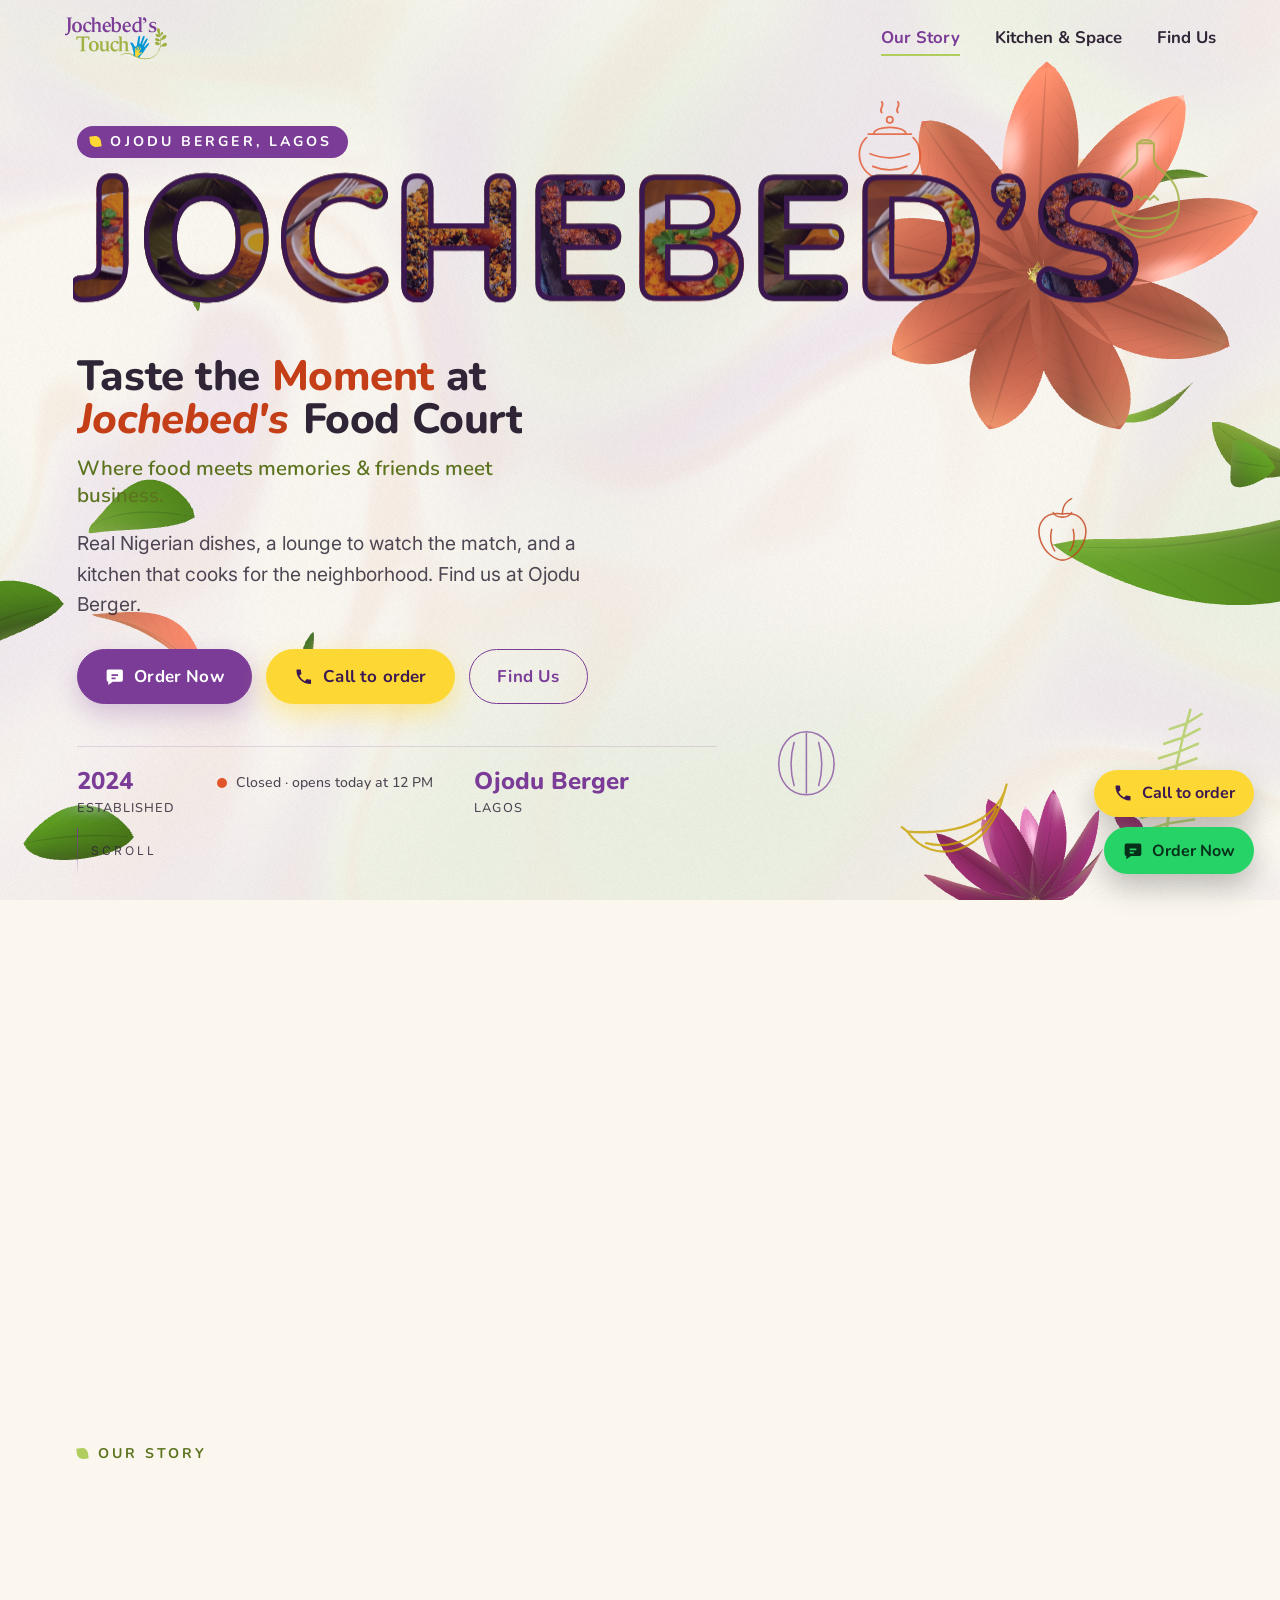
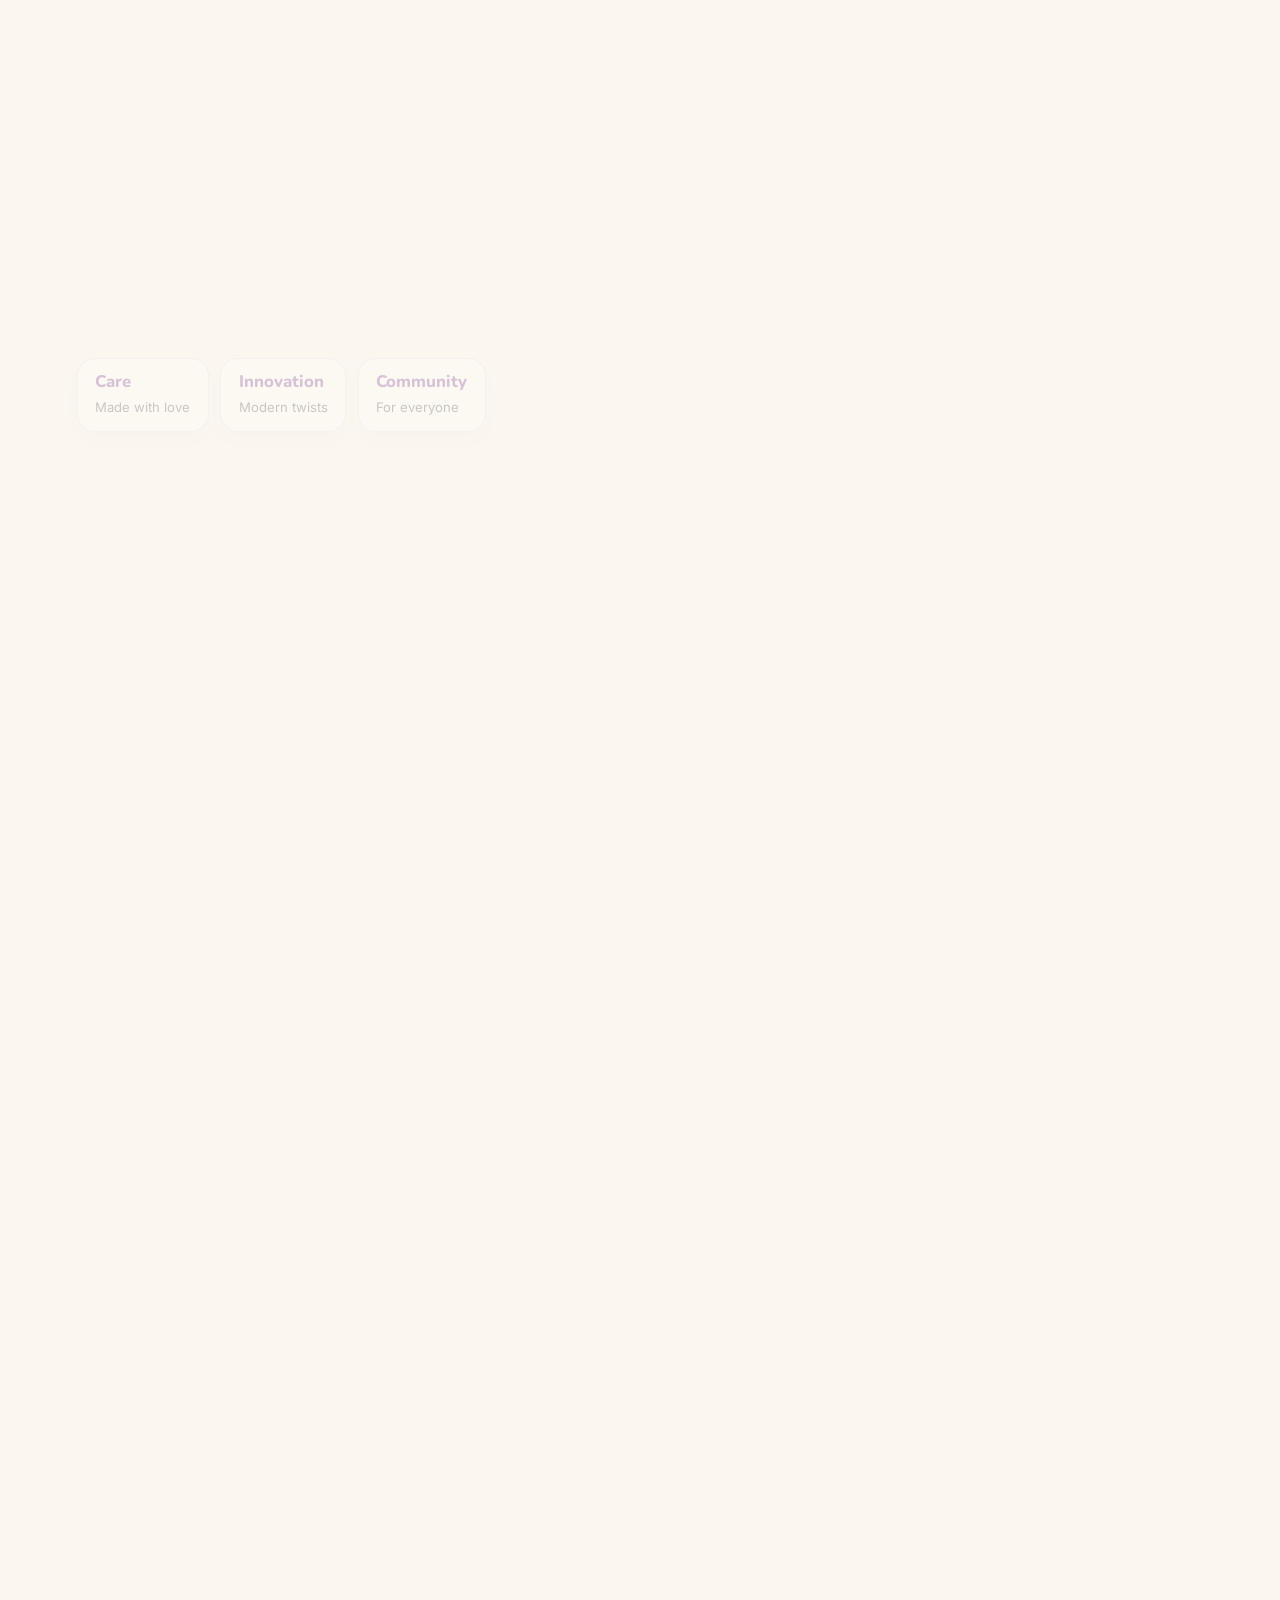
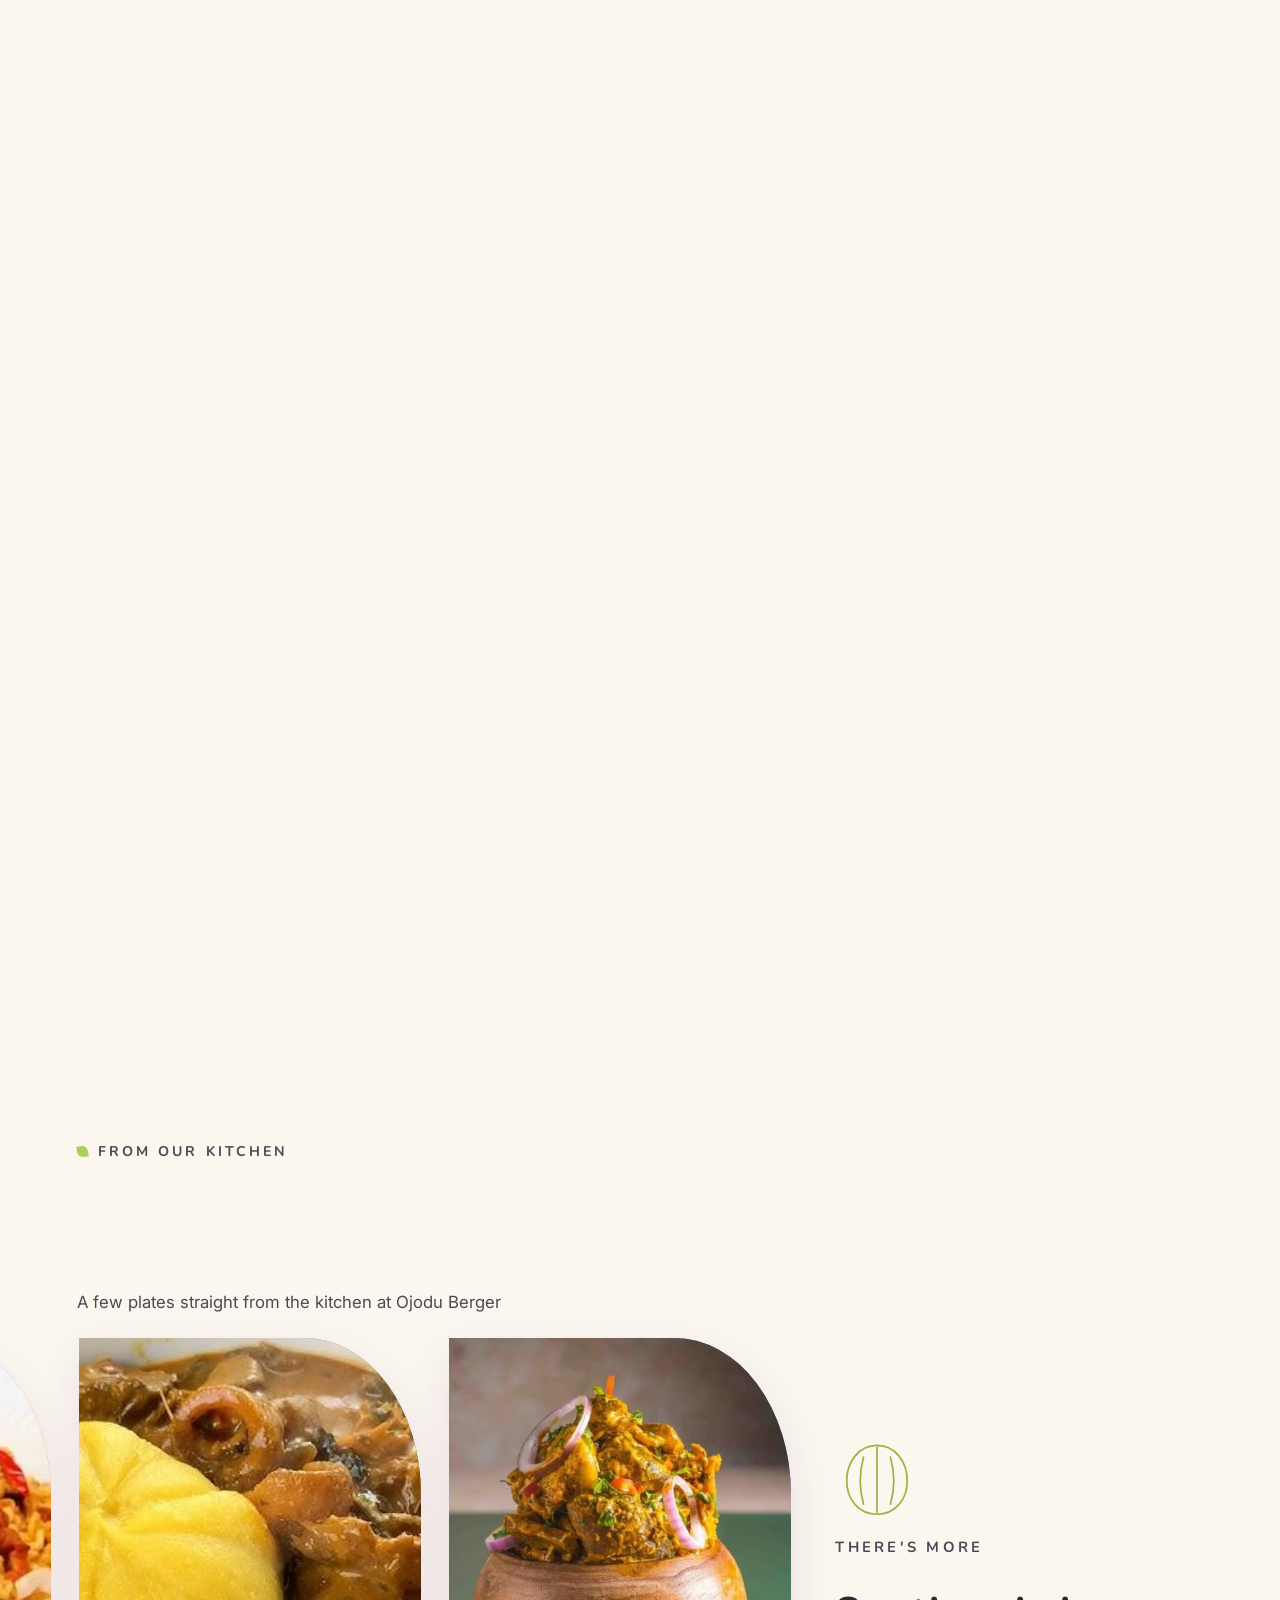
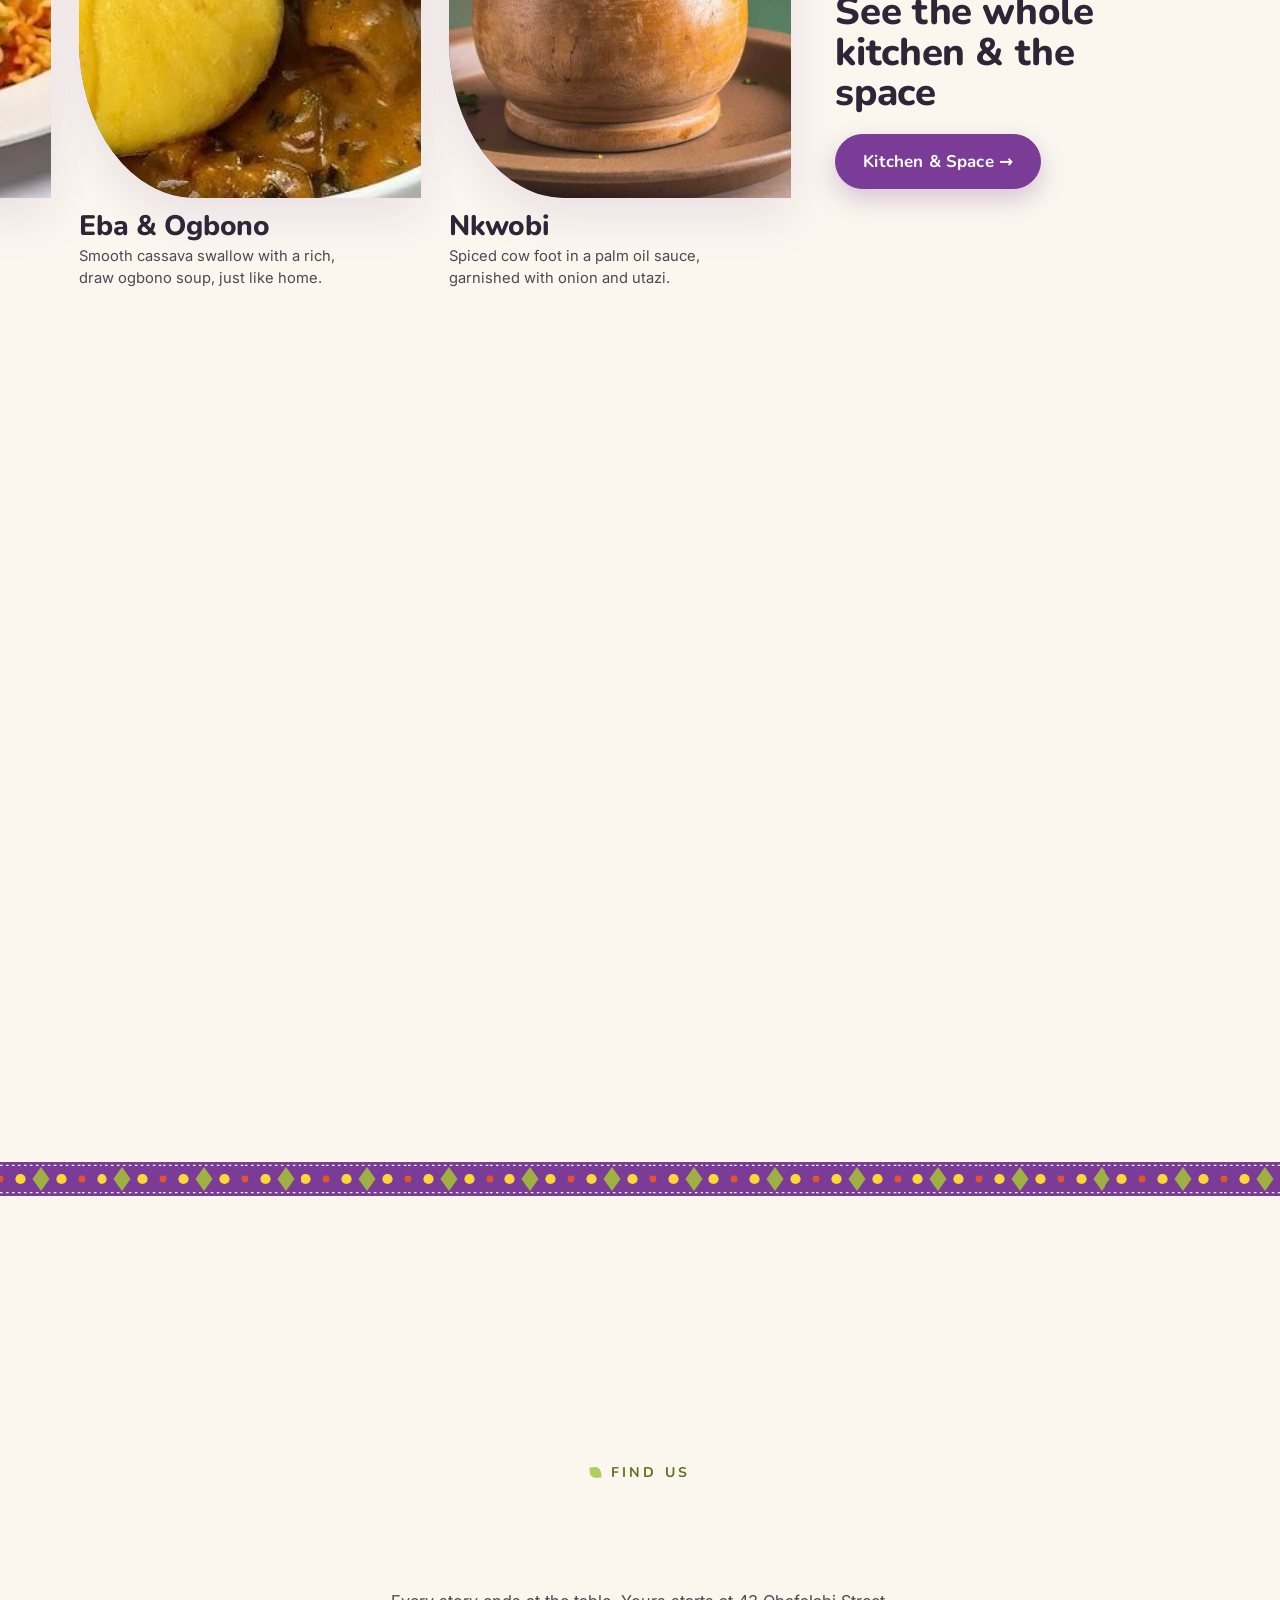
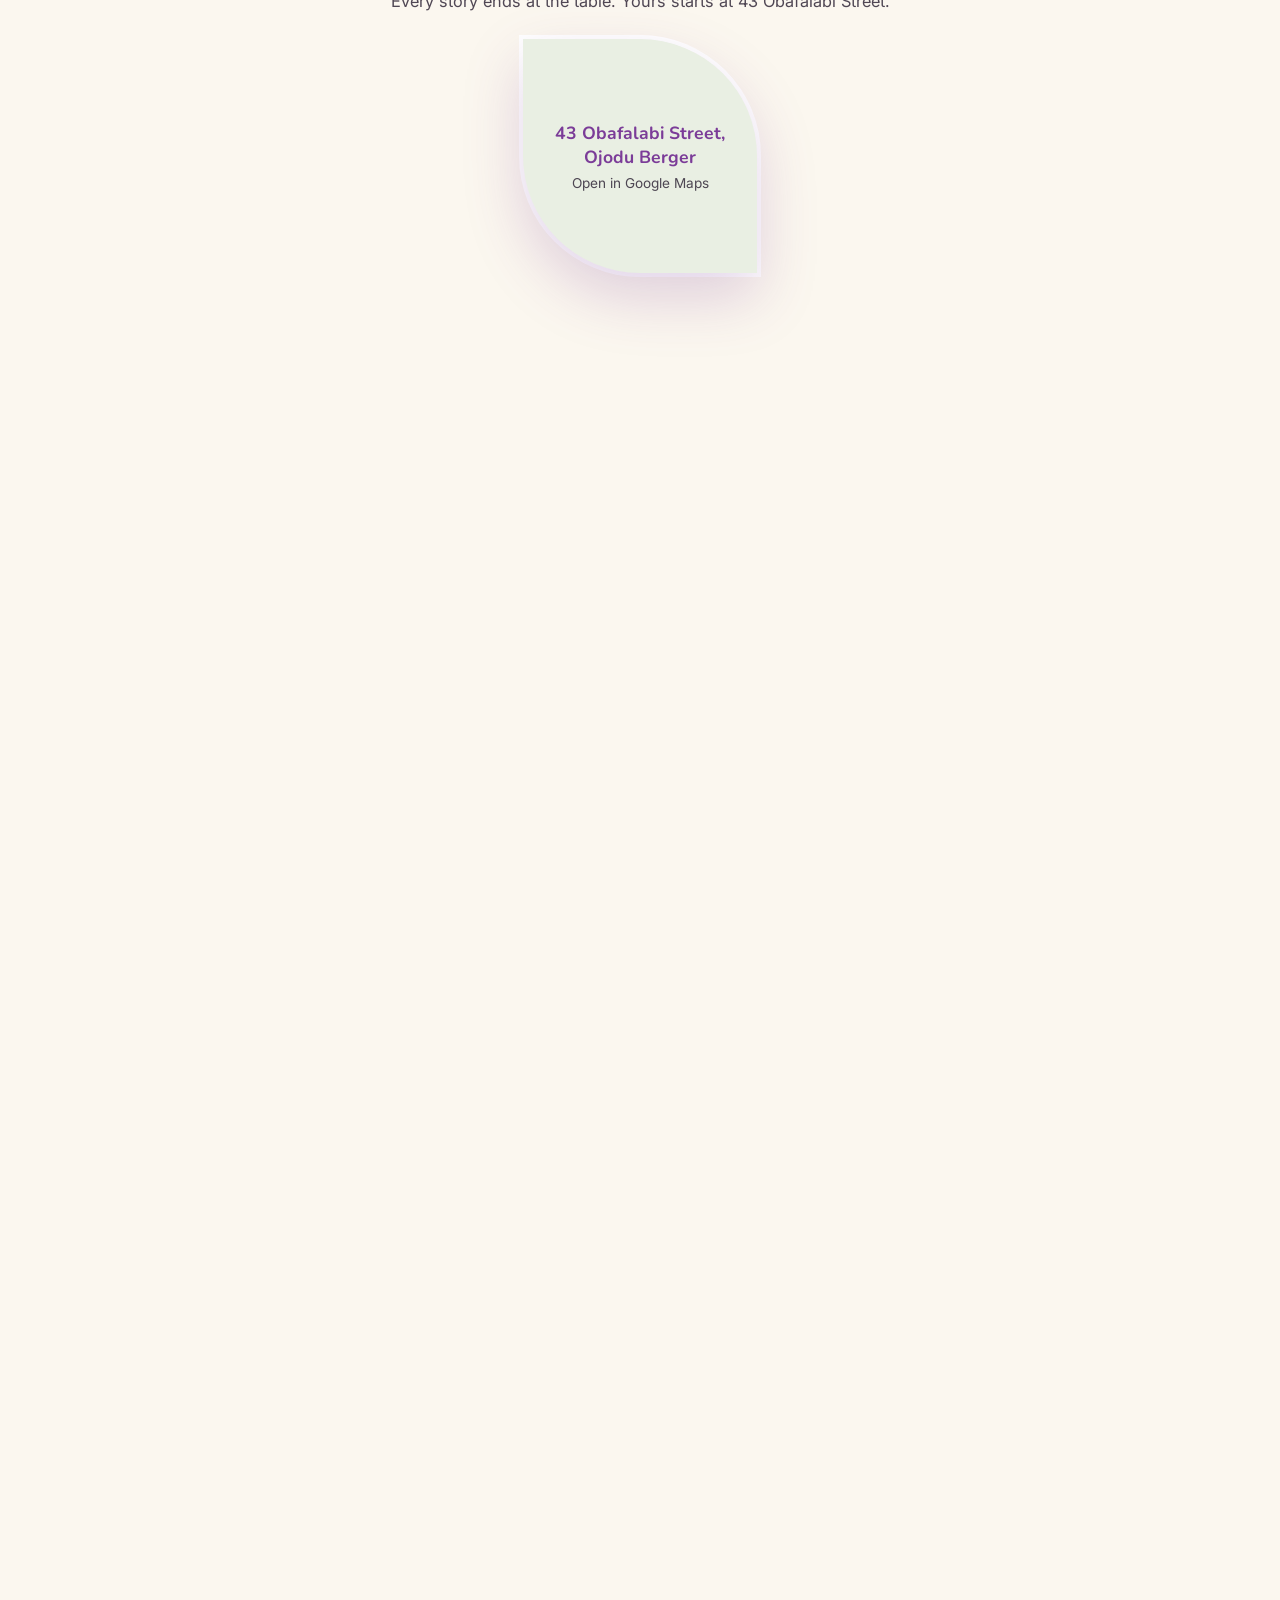
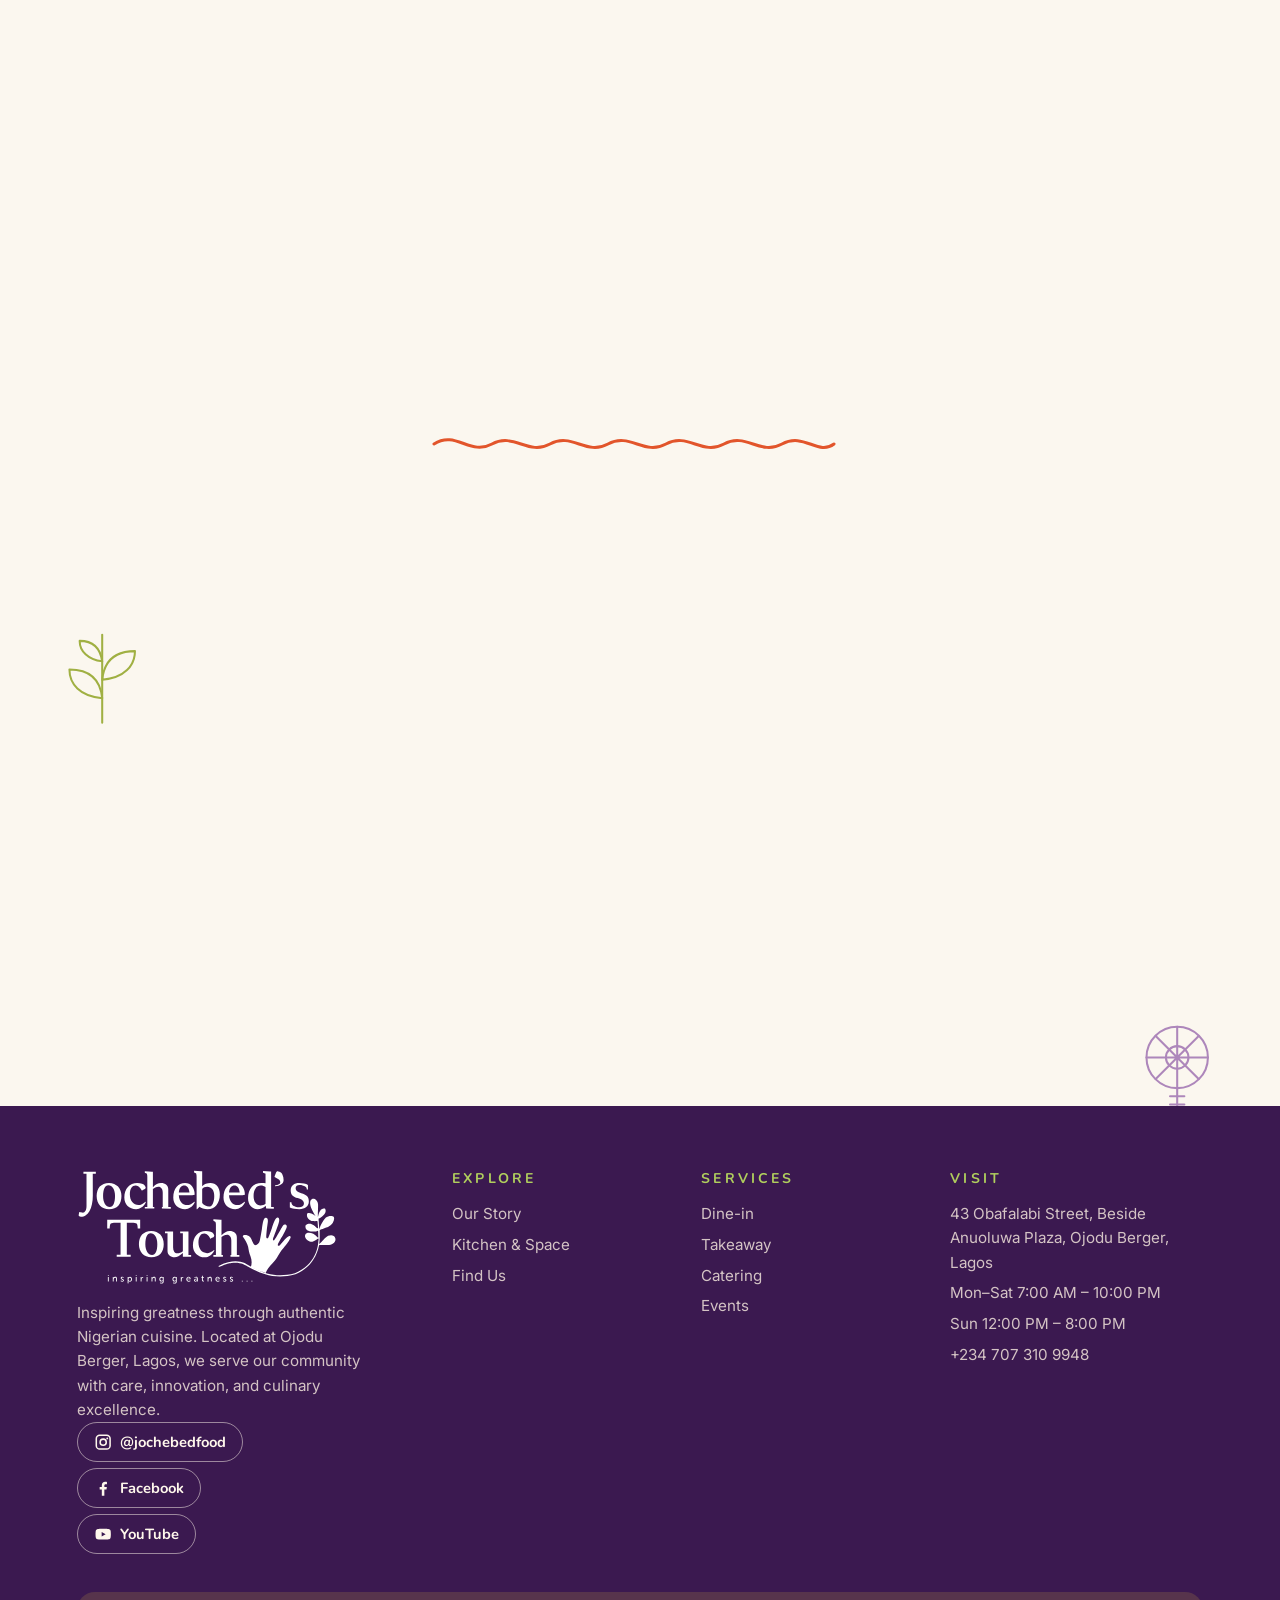
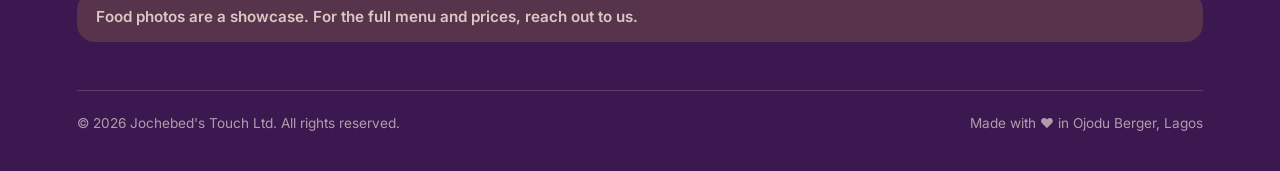
==== commit 6e567f94: "Update index.html Omo, apparently it's not a place for watching football😭😂😂, hero wording changed." ====
--- a/index.html
+++ b/index.html
@@ -4,7 +4,7 @@
 <meta charset="utf-8">
 <meta name="viewport" content="width=device-width,initial-scale=1,viewport-fit=cover">
 <title>Jochebed's Touch — Nigerian Food Court at Ojodu Berger, Lagos</title>
-<meta name="description" content="Real Nigerian dishes, a lounge to watch the match, and a kitchen that cooks for the neighborhood. Find Jochebed's Touch at 43 Obafalabi Street, Ojodu Berger, Lagos.">
+<meta name="description" content="Real Nigerian dishes, a perfect place for relaxation, and a kitchen that cooks for the neighborhood. Find Jochebed's Touch at 43 Obafalabi Street, Ojodu Berger, Lagos.">
 <meta name="theme-color" content="#FBF7EF">
 <link rel="canonical" href="https://jochebedstouch.cipherpr.live/">
 <meta property="og:type" content="website"><meta property="og:site_name" content="Jochebed's Touch"><meta property="og:locale" content="en_NG">
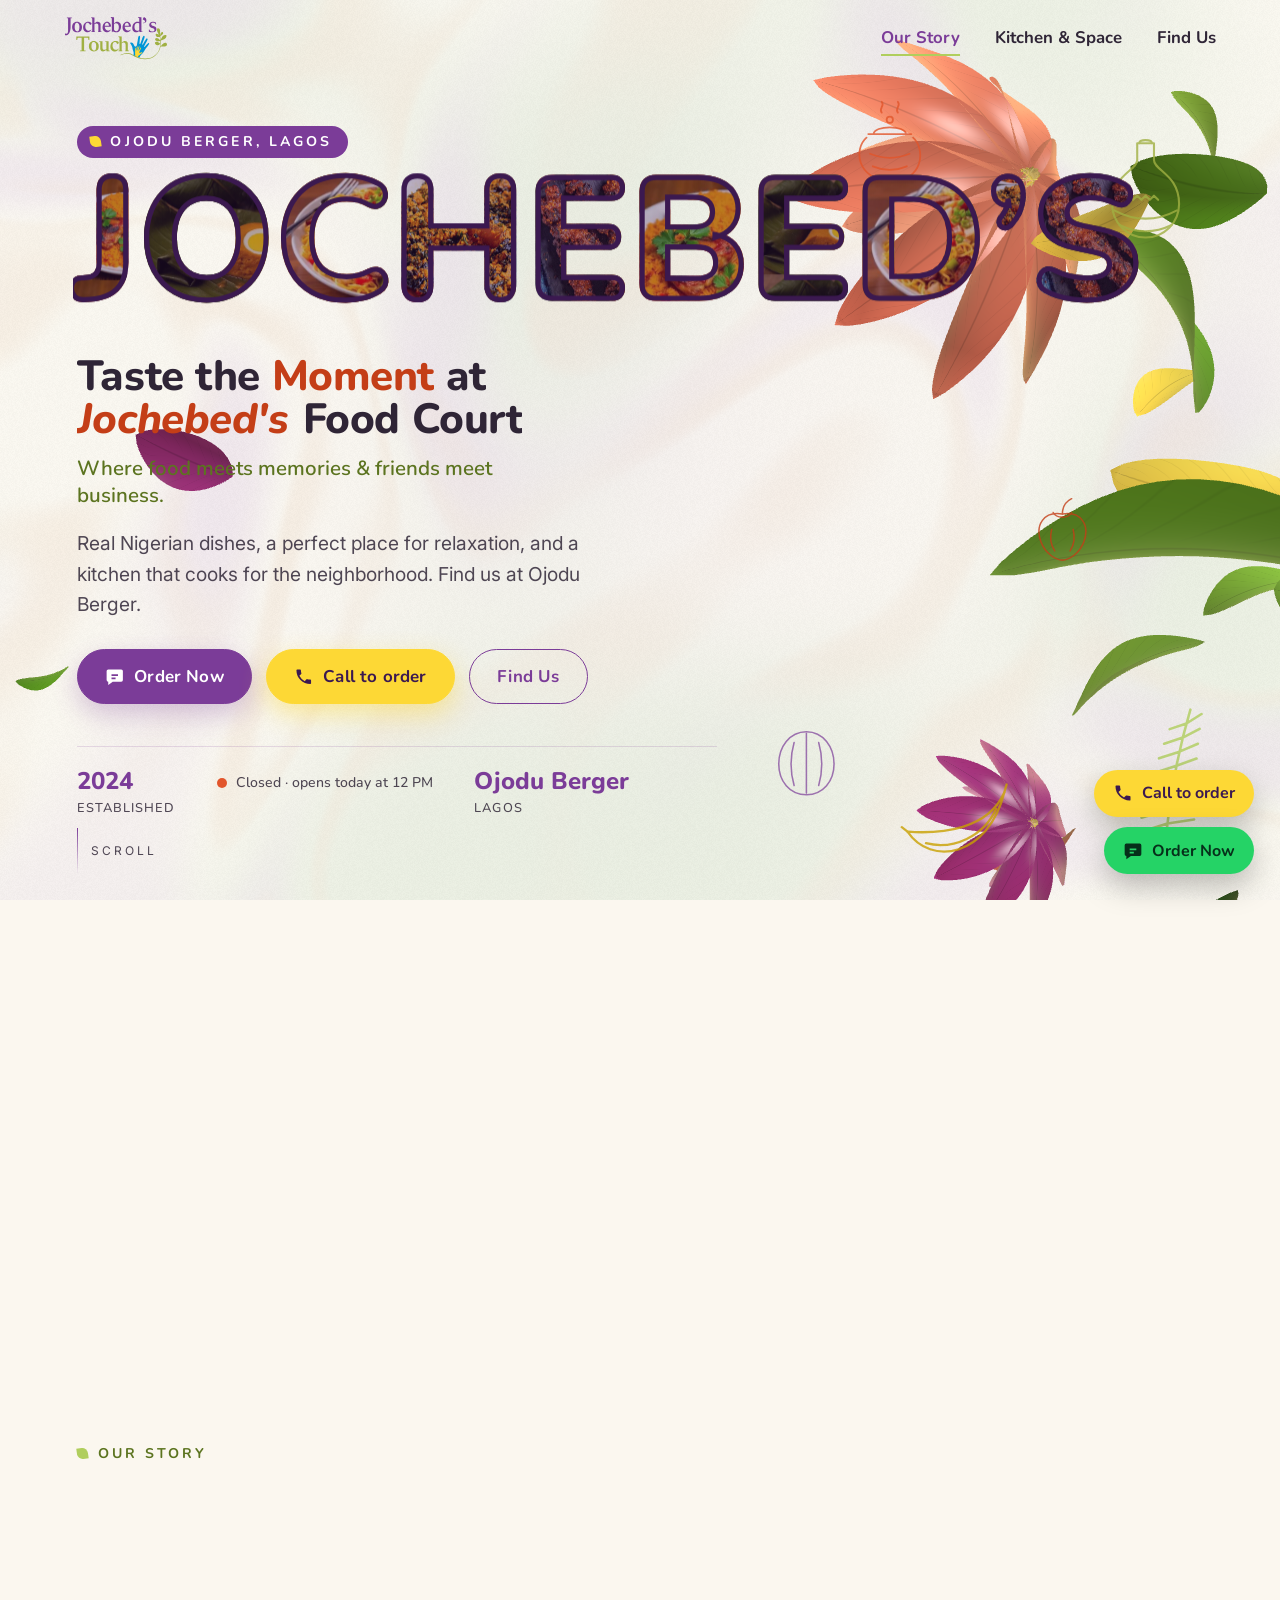
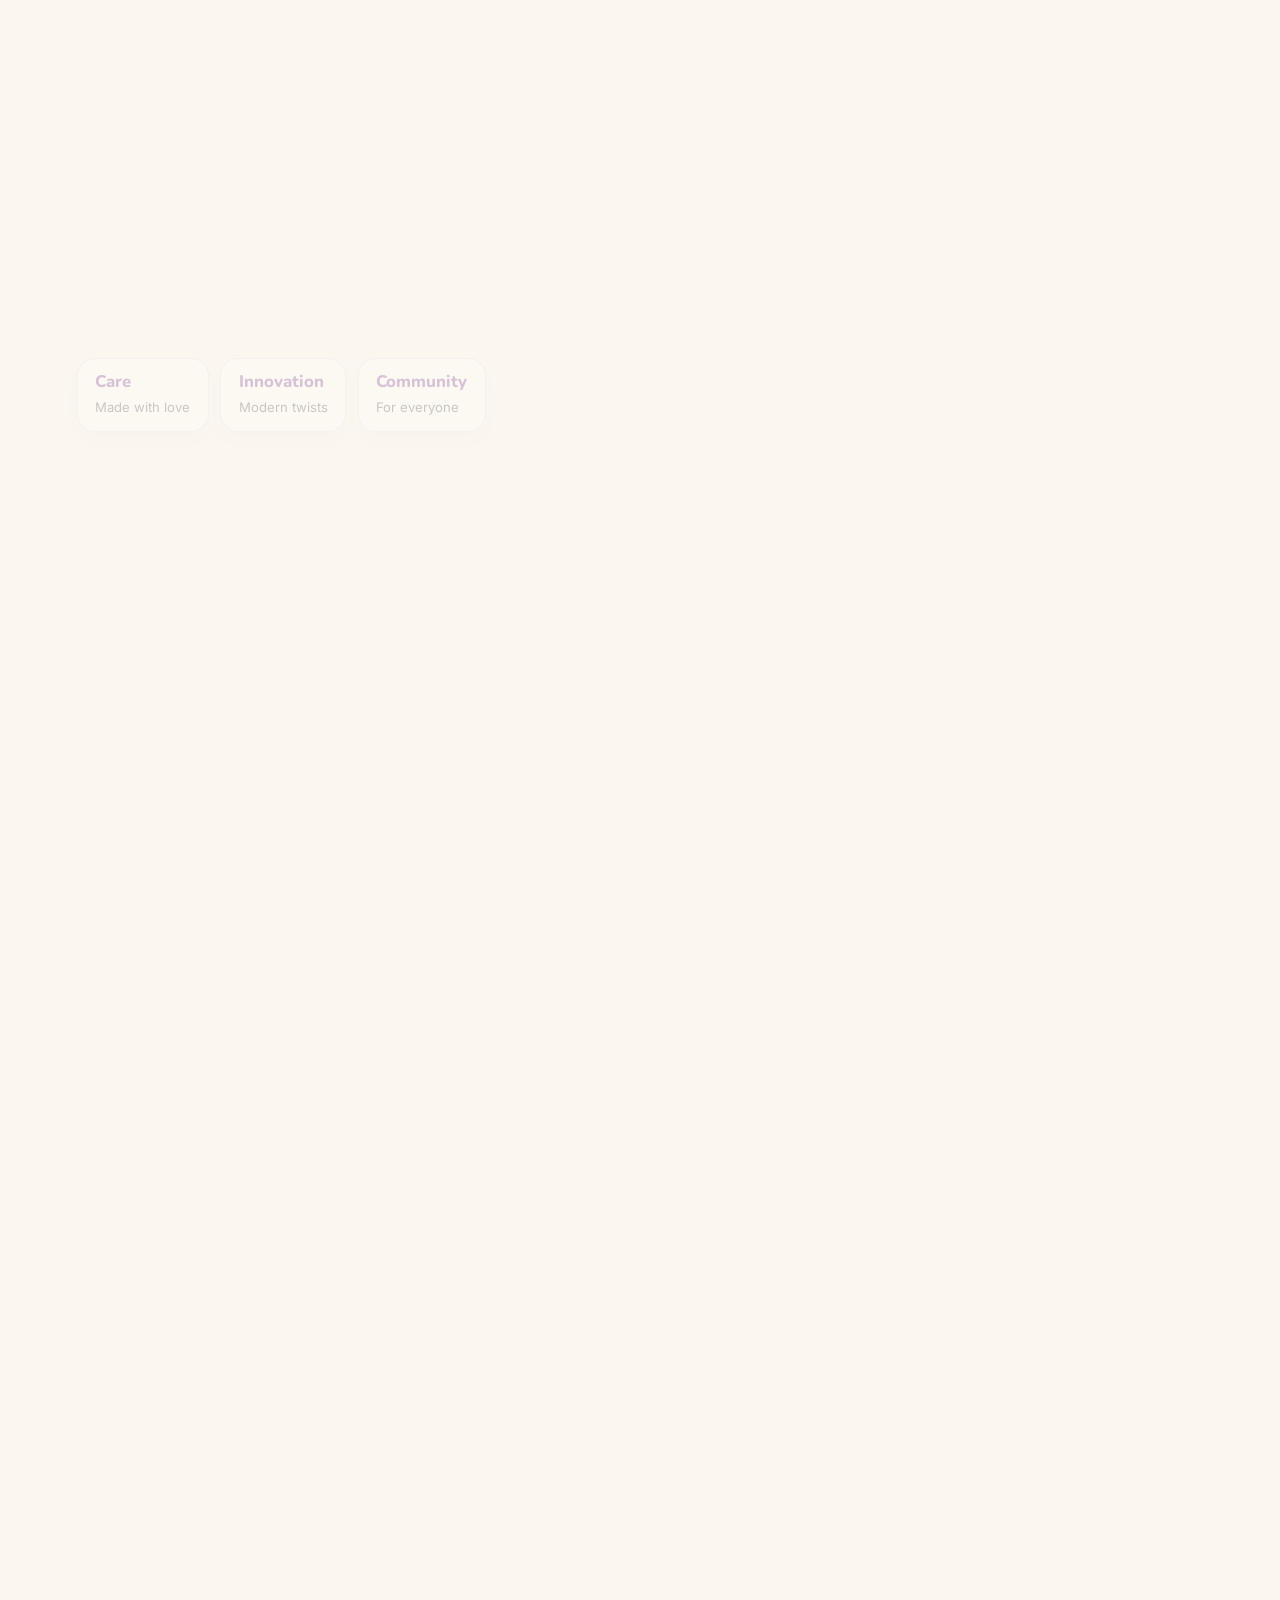
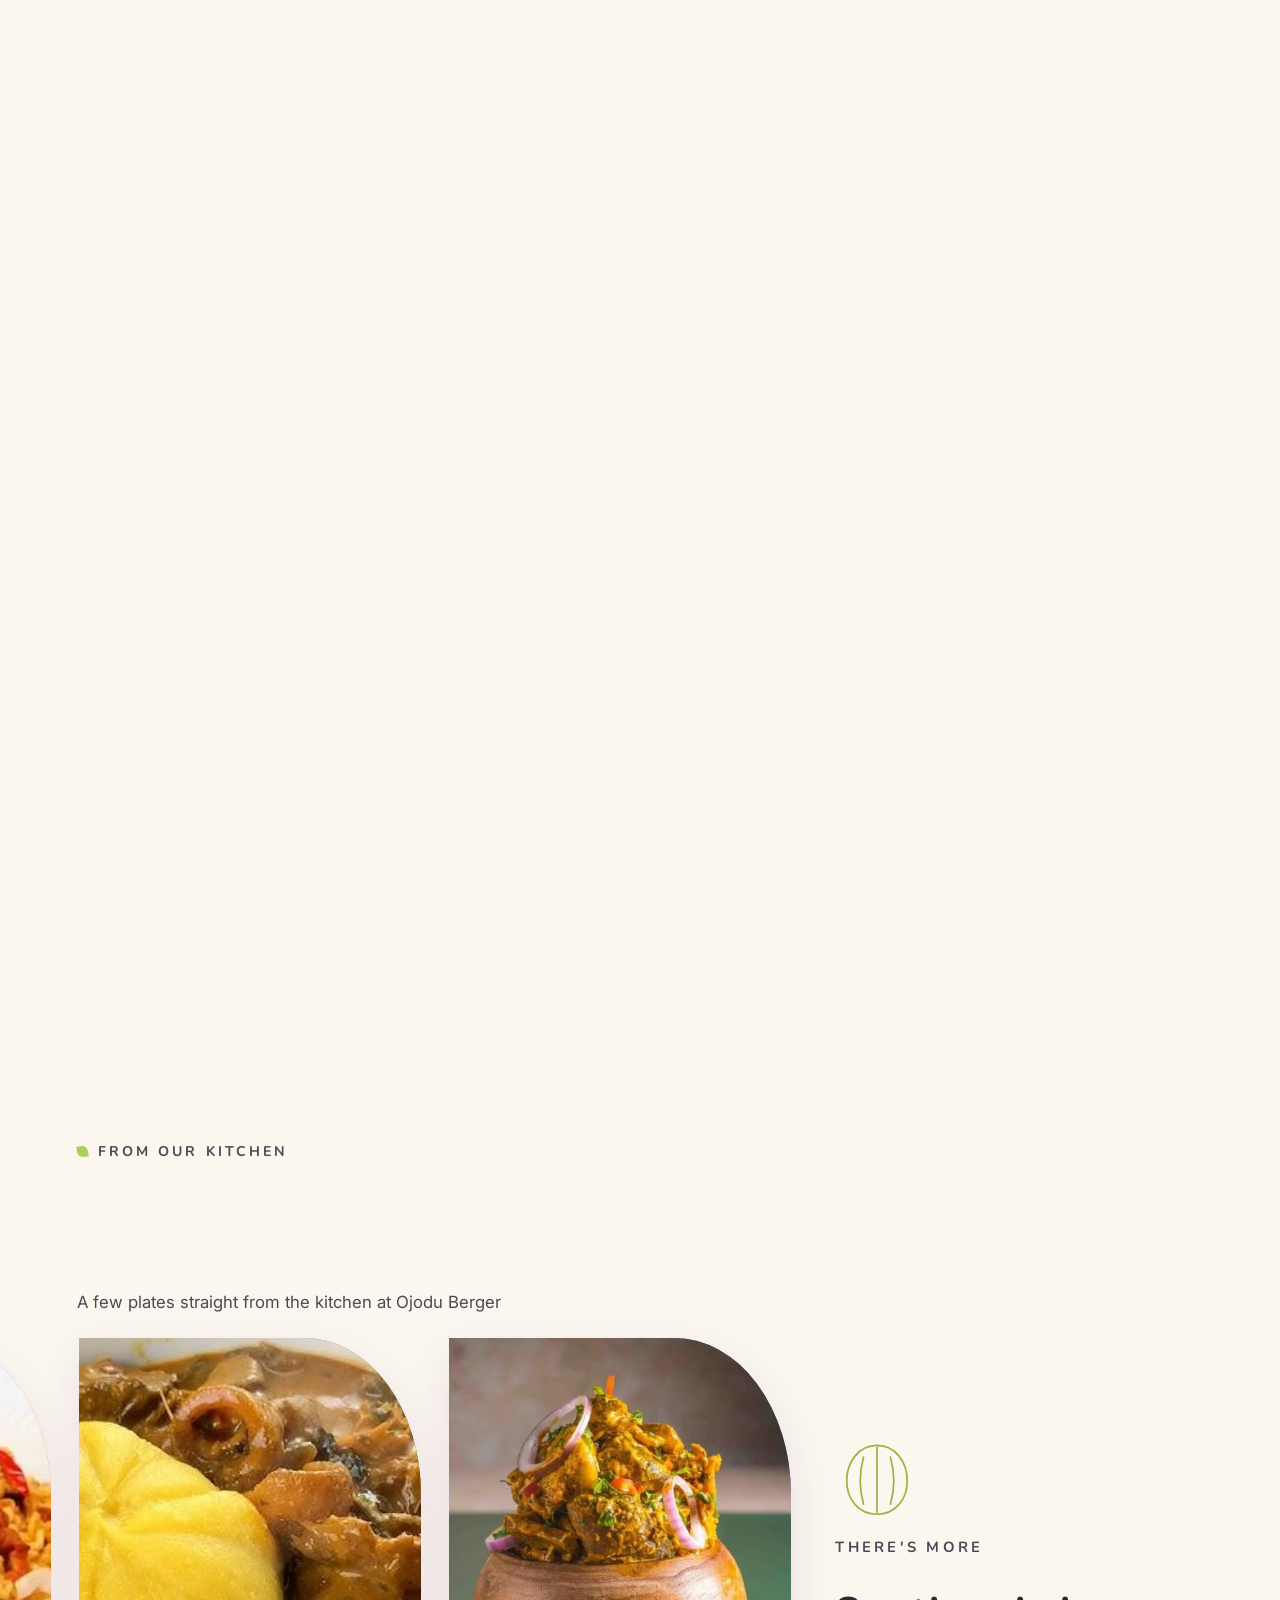
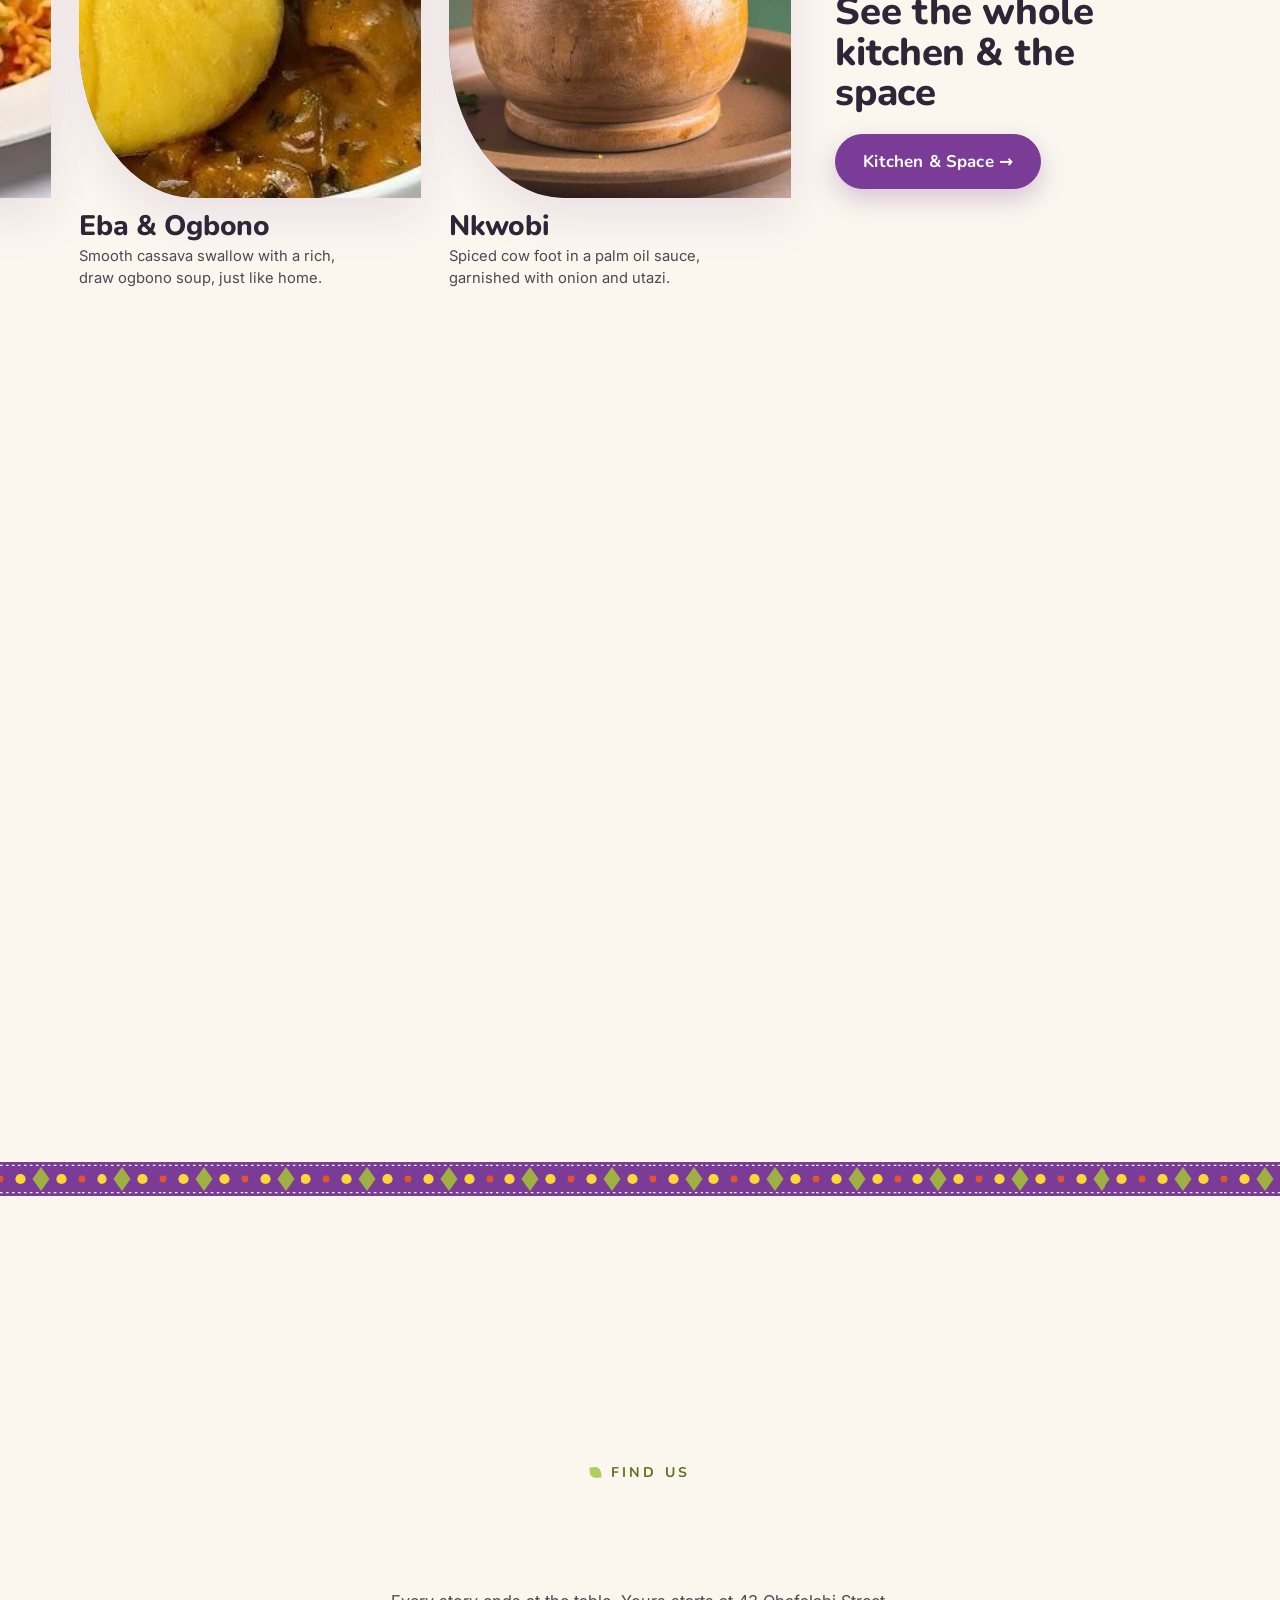
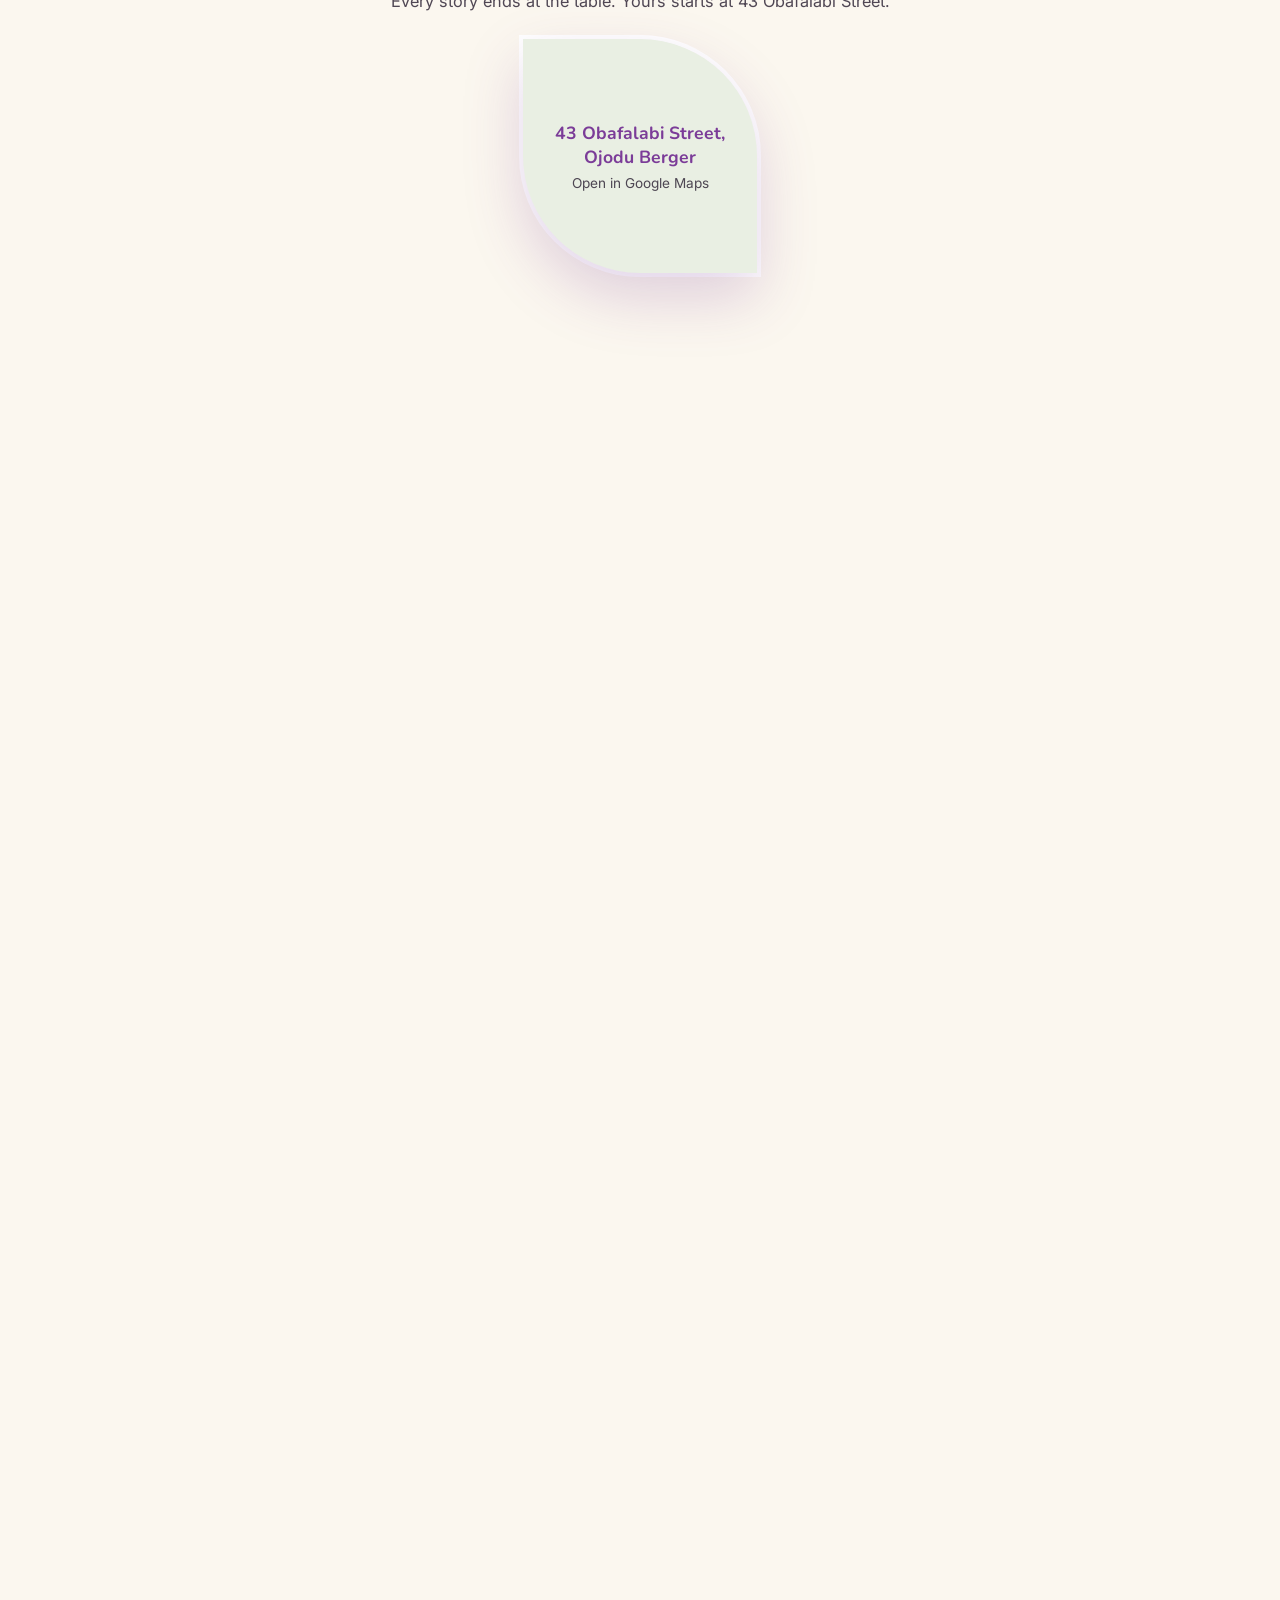
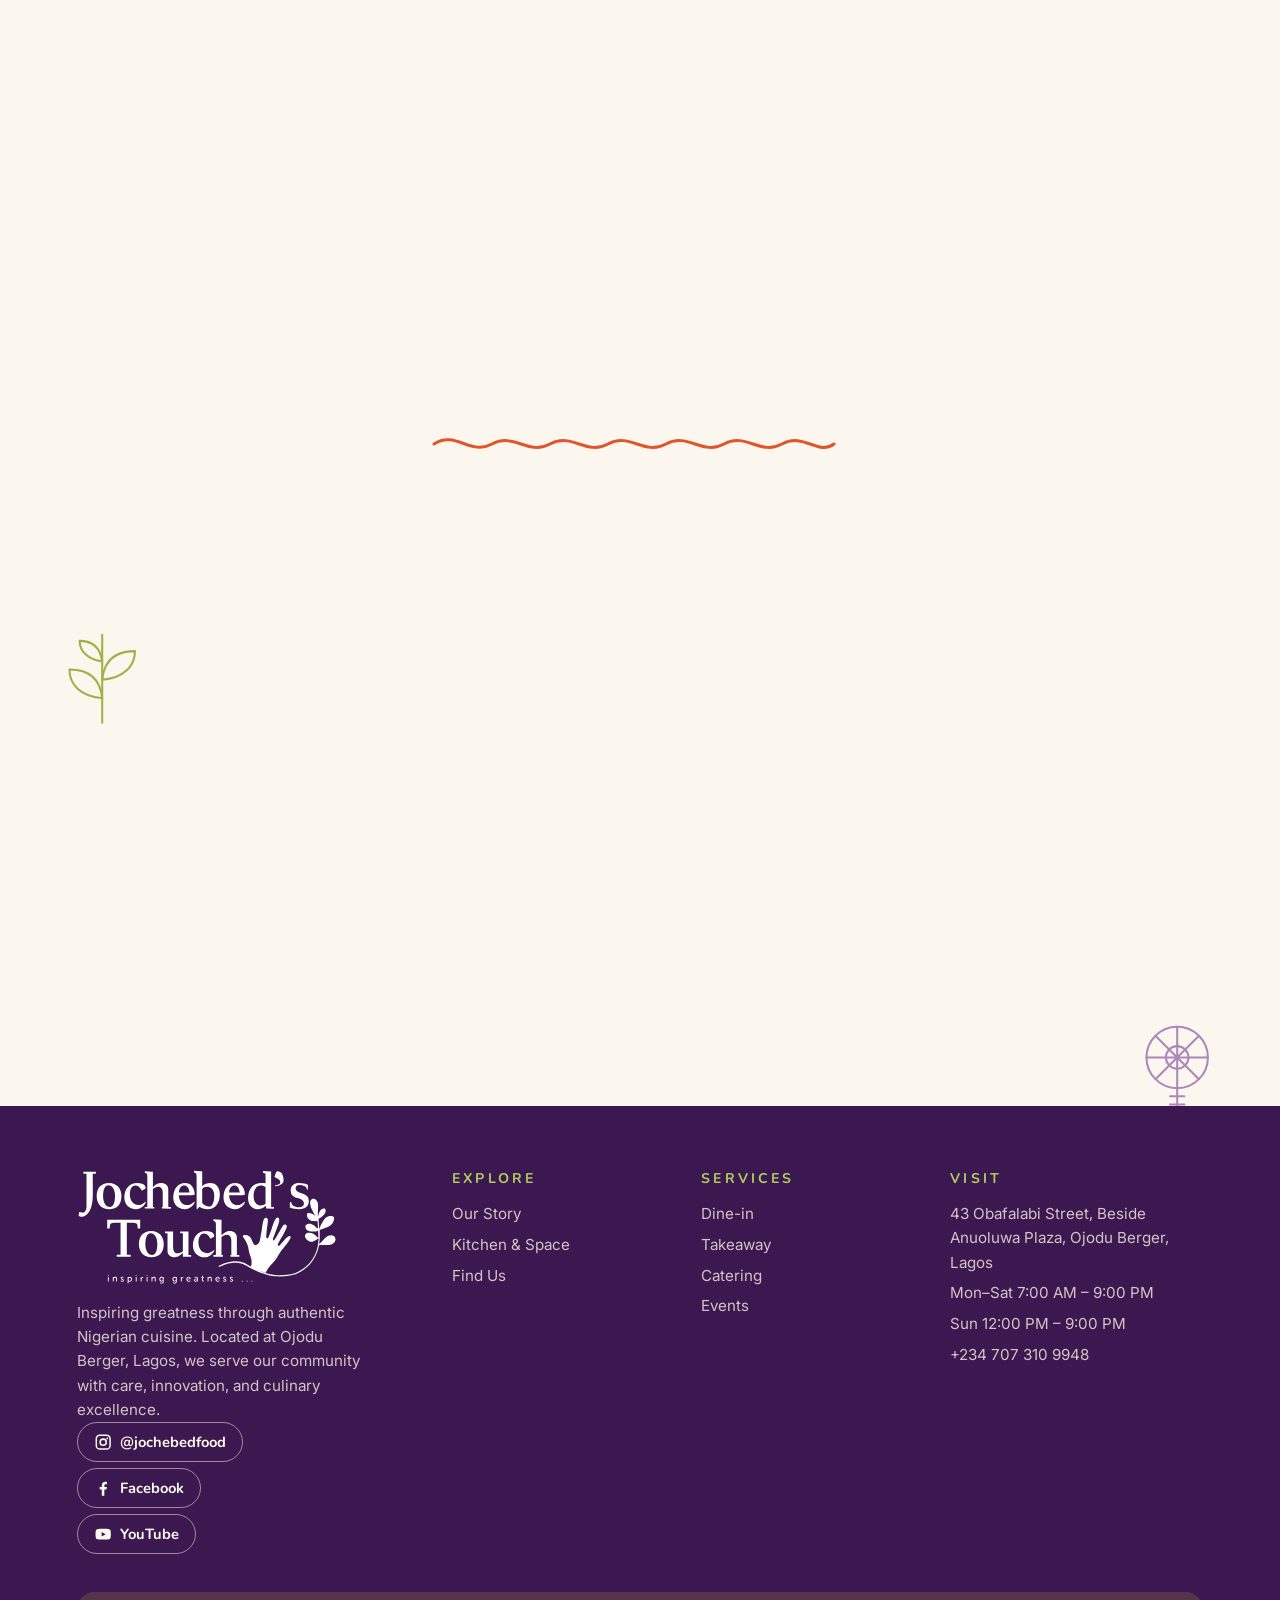
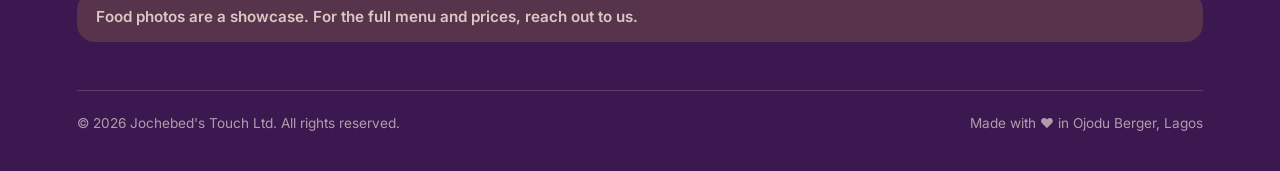
==== commit db231802: "proper fix of hero text and footer" ====
--- a/index.html
+++ b/index.html
@@ -8,9 +8,9 @@
 <meta name="theme-color" content="#FBF7EF">
 <link rel="canonical" href="https://jochebedstouch.cipherpr.live/">
 <meta property="og:type" content="website"><meta property="og:site_name" content="Jochebed's Touch"><meta property="og:locale" content="en_NG">
-<meta property="og:url" content="https://jochebedstouch.cipherpr.live/"><meta property="og:title" content="Jochebed's Touch — Nigerian Food Court at Ojodu Berger, Lagos"><meta property="og:description" content="Real Nigerian dishes, a lounge to watch the match, and a kitchen that cooks for the neighborhood. Find Jochebed's Touch at 43 Obafalabi Street, Ojodu Berger, Lagos.">
+<meta property="og:url" content="https://jochebedstouch.cipherpr.live/"><meta property="og:title" content="Jochebed's Touch — Nigerian Food Court at Ojodu Berger, Lagos"><meta property="og:description" content="Real Nigerian dishes, a perfect place for relaxation, and a kitchen that cooks for the neighborhood. Find Jochebed's Touch at 43 Obafalabi Street, Ojodu Berger, Lagos.">
 <meta property="og:image" content="https://jochebedstouch.cipherpr.live/images/og-image.jpg"><meta property="og:image:type" content="image/jpeg"><meta property="og:image:width" content="1200"><meta property="og:image:height" content="630"><meta property="og:image:alt" content="Jollof rice and chicken, nkwobi and moi moi from Jochebed's Touch, Ojodu Berger, Lagos">
-<meta name="twitter:card" content="summary_large_image"><meta name="twitter:title" content="Jochebed's Touch — Nigerian Food Court at Ojodu Berger, Lagos"><meta name="twitter:description" content="Real Nigerian dishes, a lounge to watch the match, and a kitchen that cooks for the neighborhood. Find Jochebed's Touch at 43 Obafalabi Street, Ojodu Berger, Lagos."><meta name="twitter:image" content="https://jochebedstouch.cipherpr.live/images/og-image.jpg">
+<meta name="twitter:card" content="summary_large_image"><meta name="twitter:title" content="Jochebed's Touch — Nigerian Food Court at Ojodu Berger, Lagos"><meta name="twitter:description" content="Real Nigerian dishes, a perfect place for relaxation, and a kitchen that cooks for the neighborhood. Find Jochebed's Touch at 43 Obafalabi Street, Ojodu Berger, Lagos."><meta name="twitter:image" content="https://jochebedstouch.cipherpr.live/images/og-image.jpg">
 <link rel="icon" href="favicon.svg" type="image/svg+xml"><link rel="icon" href="favicon-32.png" sizes="32x32" type="image/png">
 <link rel="apple-touch-icon" href="apple-touch-icon.png"><link rel="manifest" href="site.webmanifest">
 <link rel="preconnect" href="https://fonts.googleapis.com"><link rel="preconnect" href="https://fonts.gstatic.com" crossorigin>
@@ -18,7 +18,7 @@
 <link rel="stylesheet" href="css/style.css">
 <script>(function(){var d=document.documentElement;d.className='js';try{var rm=matchMedia('(prefers-reduced-motion: reduce)').matches;
 var home=/(^|\/)(index\.html)?$/.test(location.pathname);if(true&&home&&!location.hash&&!rm&&!sessionStorage.getItem('jt-intro'))d.classList.add('intro')}catch(e){}})()</script>
-<script type="application/ld+json">{"@context":"https://schema.org","@type":"Restaurant","name":"Jochebed's Touch","servesCuisine":"Nigerian","telephone":"+2347073109948","sameAs":["https://www.instagram.com/jochebedfood/","https://www.facebook.com/share/1FenHg5k5e/","https://www.youtube.com/@Jochebed_food"],"logo":"https://jochebedstouch.cipherpr.live/images/logo-color.svg","address":{"@type":"PostalAddress","streetAddress":"43 Obafalabi Street, Beside Anuoluwa Plaza","addressLocality":"Ojodu Berger","addressRegion":"Lagos","addressCountry":"NG"},"openingHoursSpecification":[{"@type":"OpeningHoursSpecification","dayOfWeek":["Monday","Tuesday","Wednesday","Thursday","Friday","Saturday"],"opens":"07:00","closes":"22:00"},{"@type":"OpeningHoursSpecification","dayOfWeek":"Sunday","opens":"12:00","closes":"20:00"}]}</script>
+<script type="application/ld+json">{"@context":"https://schema.org","@type":"Restaurant","name":"Jochebed's Touch","servesCuisine":"Nigerian","telephone":"+2347073109948","sameAs":["https://www.instagram.com/jochebedfood/","https://www.facebook.com/share/1FenHg5k5e/","https://www.youtube.com/@Jochebed_food"],"logo":"https://jochebedstouch.cipherpr.live/images/logo-color.svg","address":{"@type":"PostalAddress","streetAddress":"43 Obafalabi Street, Beside Anuoluwa Plaza","addressLocality":"Ojodu Berger","addressRegion":"Lagos","addressCountry":"NG"},"openingHoursSpecification":[{"@type":"OpeningHoursSpecification","dayOfWeek":["Monday","Tuesday","Wednesday","Thursday","Friday","Saturday"],"opens":"07:00","closes":"21:00"},{"@type":"OpeningHoursSpecification","dayOfWeek":"Sunday","opens":"12:00","closes":"21:00"}]}</script>
 <style>:root{--ankara:url("data:image/svg+xml,%3Csvg%20xmlns%3D%27http%3A//www.w3.org/2000/svg%27%20width%3D%2796%27%20height%3D%2740%27%20viewBox%3D%270%200%2096%2040%27%3E%3Crect%20width%3D%2796%27%20height%3D%2740%27%20fill%3D%27%237B3C98%27/%3E%3Cg%20fill%3D%27%23FDD835%27%3E%3Ccircle%20cx%3D%2724%27%20cy%3D%2720%27%20r%3D%276%27/%3E%3Ccircle%20cx%3D%2772%27%20cy%3D%2720%27%20r%3D%276%27/%3E%3C/g%3E%3Cpath%20d%3D%27M48%206l10%2014-10%2014-10-14z%27%20fill%3D%27%23A0B043%27/%3E%3Cg%20fill%3D%27%23E2552B%27%3E%3Ccircle%20cx%3D%270%27%20cy%3D%2720%27%20r%3D%274%27/%3E%3Ccircle%20cx%3D%2796%27%20cy%3D%2720%27%20r%3D%274%27/%3E%3C/g%3E%3Cpath%20d%3D%27M0%204h96M0%2036h96%27%20stroke%3D%27%23FFF4E6%27%20stroke-width%3D%271.5%27%20stroke-dasharray%3D%273%204%27%20fill%3D%27none%27/%3E%3C/svg%3E")}</style>
 </head>
 <body data-page="story">
@@ -66,7 +66,7 @@
     <h1 class="photo-word" aria-label="Jochebed's"><span class="lw" style="--i:0"><span class="ltr">J</span></span><span class="lw" style="--i:1"><span class="ltr">O</span></span><span class="lw" style="--i:2"><span class="ltr">C</span></span><span class="lw" style="--i:3"><span class="ltr">H</span></span><span class="lw" style="--i:4"><span class="ltr">E</span></span><span class="lw" style="--i:5"><span class="ltr">B</span></span><span class="lw" style="--i:6"><span class="ltr">E</span></span><span class="lw" style="--i:7"><span class="ltr">D</span></span><span class="lw" style="--i:8"><span class="ltr ltr--mark">&rsquo;</span></span><span class="lw" style="--i:9"><span class="ltr">S</span></span></h1>
     <h2 class="hero__tag" data-split="hero">Taste the <span class="hl">Moment</span> at <span class="jb">Jochebed's</span> Food Court</h2>
     <p class="tagline" data-reveal style="--d:.4s">Where food meets memories &amp; friends meet business.</p>
-    <p class="lead" data-reveal style="--d:.5s">Real Nigerian dishes, a lounge to watch the match, and a kitchen that cooks for the neighborhood. Find us at Ojodu Berger.</p>
+    <p class="lead" data-reveal style="--d:.5s">Real Nigerian dishes, a perfect place for relaxation, and a kitchen that cooks for the neighborhood. Find us at Ojodu Berger.</p>
     <div class="hero__cta" data-reveal style="--d:.65s">
       <a class="btn btn--wa" data-magnetic target="_blank" rel="noopener" href="https://wa.me/2347073109948?text=Hi%20Jochebed%27s%20Touch%2C%20I%27d%20like%20to%20place%20an%20order"><svg viewBox="0 0 24 24" fill="currentColor" aria-hidden="true"><path d="M4 3h16a2 2 0 0 1 2 2v11a2 2 0 0 1-2 2H9.5L4 22v-4a2 2 0 0 1-2-2V5a2 2 0 0 1 2-2zm4 6v2h8V9H8zm0 4v2h5v-2H8z"/></svg>Order Now</a>
       <a class="btn btn--call" data-magnetic href="tel:+2347073109948"><svg viewBox="0 0 24 24" fill="currentColor" aria-hidden="true"><path d="M6.6 10.8a15.1 15.1 0 0 0 6.6 6.6l2.2-2.2a1 1 0 0 1 1-.25 11.4 11.4 0 0 0 3.6.57 1 1 0 0 1 1 1V20a1 1 0 0 1-1 1A17 17 0 0 1 3 4a1 1 0 0 1 1-1h3.5a1 1 0 0 1 1 1c0 1.25.2 2.45.57 3.57a1 1 0 0 1-.25 1z"/></svg>Call to order</a>
@@ -74,7 +74,7 @@
     </div>
     <div class="stats" data-reveal style="--d:.8s">
       <div><strong>2024</strong><span>Established</span></div>
-      <div class="statusbox"><p class="status js-status" aria-live="polite"><i></i><span>Mon&ndash;Sat 7 AM &ndash; 10 PM &middot; Sun 12 PM &ndash; 8 PM</span></p></div>
+      <div class="statusbox"><p class="status js-status" aria-live="polite"><i></i><span>Mon&ndash;Sat 7 AM &ndash; 9 PM &middot; Sun 12 PM &ndash; 9 PM</span></p></div>
       <div><strong>Ojodu Berger</strong><span>Lagos</span></div>
     </div>
   </div>
@@ -190,7 +190,7 @@
   <svg class="doodle vd a" viewBox="0 0 100 100" aria-hidden="true" ><use href="#d-sprig"/></svg><svg class="doodle vd b" viewBox="0 0 100 100" aria-hidden="true" ><use href="#d-fan"/></svg>
   <div class="visit__grid">
     <div class="card" data-reveal><h4>Address</h4><p>43 Obafalabi Street,<br>Beside Anuoluwa Plaza,<br>Ojodu Berger, Lagos</p></div>
-    <div class="card" data-reveal style="--d:.1s"><h4>Opening Hours</h4><p>Mon &ndash; Sat: 7:00 AM &ndash; 10:00 PM<br>Sunday: 12:00 PM &ndash; 8:00 PM</p><p class="status js-status" aria-live="polite"><i></i><span>Mon&ndash;Sat 7 AM &ndash; 10 PM &middot; Sun 12 PM &ndash; 8 PM</span></p></div>
+    <div class="card" data-reveal style="--d:.1s"><h4>Opening Hours</h4><p>Mon &ndash; Sat: 7:00 AM &ndash; 9:00 PM<br>Sunday: 12:00 PM &ndash; 9:00 PM</p><p class="status js-status" aria-live="polite"><i></i><span>Mon&ndash;Sat 7 AM &ndash; 9 PM &middot; Sun 12 PM &ndash; 9 PM</span></p></div>
     <div class="card" data-reveal style="--d:.2s"><h4>Contact</h4><p><a href="tel:+2347073109948">+234 707 310 9948</a></p><small>For orders, reservations &amp; enquiries</small></div>
   </div>
   <div class="visit__cta" data-reveal>
@@ -208,7 +208,7 @@
       <ul class="soc soc--foot"><li><a href="https://www.instagram.com/jochebedfood/" target="_blank" rel="noopener" aria-label="Jochebed's Touch on Instagram"><svg viewBox="0 0 24 24" fill="currentColor" aria-hidden="true"><path d="M7.5 2h9A5.5 5.5 0 0 1 22 7.5v9a5.5 5.5 0 0 1-5.5 5.5h-9A5.5 5.5 0 0 1 2 16.5v-9A5.5 5.5 0 0 1 7.5 2zm0 2A3.5 3.5 0 0 0 4 7.5v9A3.5 3.5 0 0 0 7.5 20h9a3.5 3.5 0 0 0 3.5-3.5v-9A3.5 3.5 0 0 0 16.5 4zM12 7a5 5 0 1 1 0 10 5 5 0 0 1 0-10zm0 2a3 3 0 1 0 0 6 3 3 0 0 0 0-6zm5.3-3.1a1.2 1.2 0 1 1 0 2.4 1.2 1.2 0 0 1 0-2.4z"/></svg><span>@jochebedfood</span></a></li><li><a href="https://www.facebook.com/share/1FenHg5k5e/" target="_blank" rel="noopener" aria-label="Jochebed's Touch on Facebook"><svg viewBox="0 0 24 24" fill="currentColor" aria-hidden="true"><path d="M13.5 22v-8.2h2.8l.5-3.3h-3.3V8.4c0-.95.4-1.7 1.8-1.7h1.6V3.8C16.6 3.7 15.6 3.6 14.5 3.6c-2.6 0-4.3 1.6-4.3 4.4v2.5H7.4v3.3h2.8V22z"/></svg><span>Facebook</span></a></li><li><a href="https://www.youtube.com/@Jochebed_food" target="_blank" rel="noopener" aria-label="Jochebed's Touch on YouTube"><svg viewBox="0 0 24 24" fill="currentColor" aria-hidden="true"><path d="M21.6 7.2a2.6 2.6 0 0 0-1.8-1.8C18.2 5 12 5 12 5s-6.2 0-7.8.4A2.6 2.6 0 0 0 2.4 7.2C2 8.8 2 12 2 12s0 3.2.4 4.8a2.6 2.6 0 0 0 1.8 1.8C5.8 19 12 19 12 19s6.2 0 7.8-.4a2.6 2.6 0 0 0 1.8-1.8c.4-1.6.4-4.8.4-4.8s0-3.2-.4-4.8zM10 15V9l5.2 3z"/></svg><span>YouTube</span></a></li></ul></div>
     <div><h5>Explore</h5><ul><li><a href="index.html">Our Story</a></li><li><a href="kitchen.html">Kitchen &amp; Space</a></li><li><a href="index.html#find">Find Us</a></li></ul></div>
     <div><h5>Services</h5><ul><li>Dine-in</li><li>Takeaway</li><li>Catering</li><li>Events</li></ul></div>
-    <div><h5>Visit</h5><ul><li>43 Obafalabi Street, Beside Anuoluwa Plaza, Ojodu Berger, Lagos</li><li>Mon&ndash;Sat 7:00 AM &ndash; 10:00 PM</li><li>Sun 12:00 PM &ndash; 8:00 PM</li><li><a href="tel:+2347073109948">+234 707 310 9948</a></li></ul></div>
+    <div><h5>Visit</h5><ul><li>43 Obafalabi Street, Beside Anuoluwa Plaza, Ojodu Berger, Lagos</li><li>Mon&ndash;Sat 7:00 AM &ndash; 9:00 PM</li><li>Sun 12:00 PM &ndash; 9:00 PM</li><li><a href="tel:+2347073109948">+234 707 310 9948</a></li></ul></div>
   </div>
   <p class="foot__note">Food photos are a showcase. For the full menu and prices, reach out to us.</p>
   <div class="foot__base"><span>&copy; 2026 Jochebed's Touch Ltd. All rights reserved.</span><span>Made with &hearts; in Ojodu Berger, Lagos</span></div>
